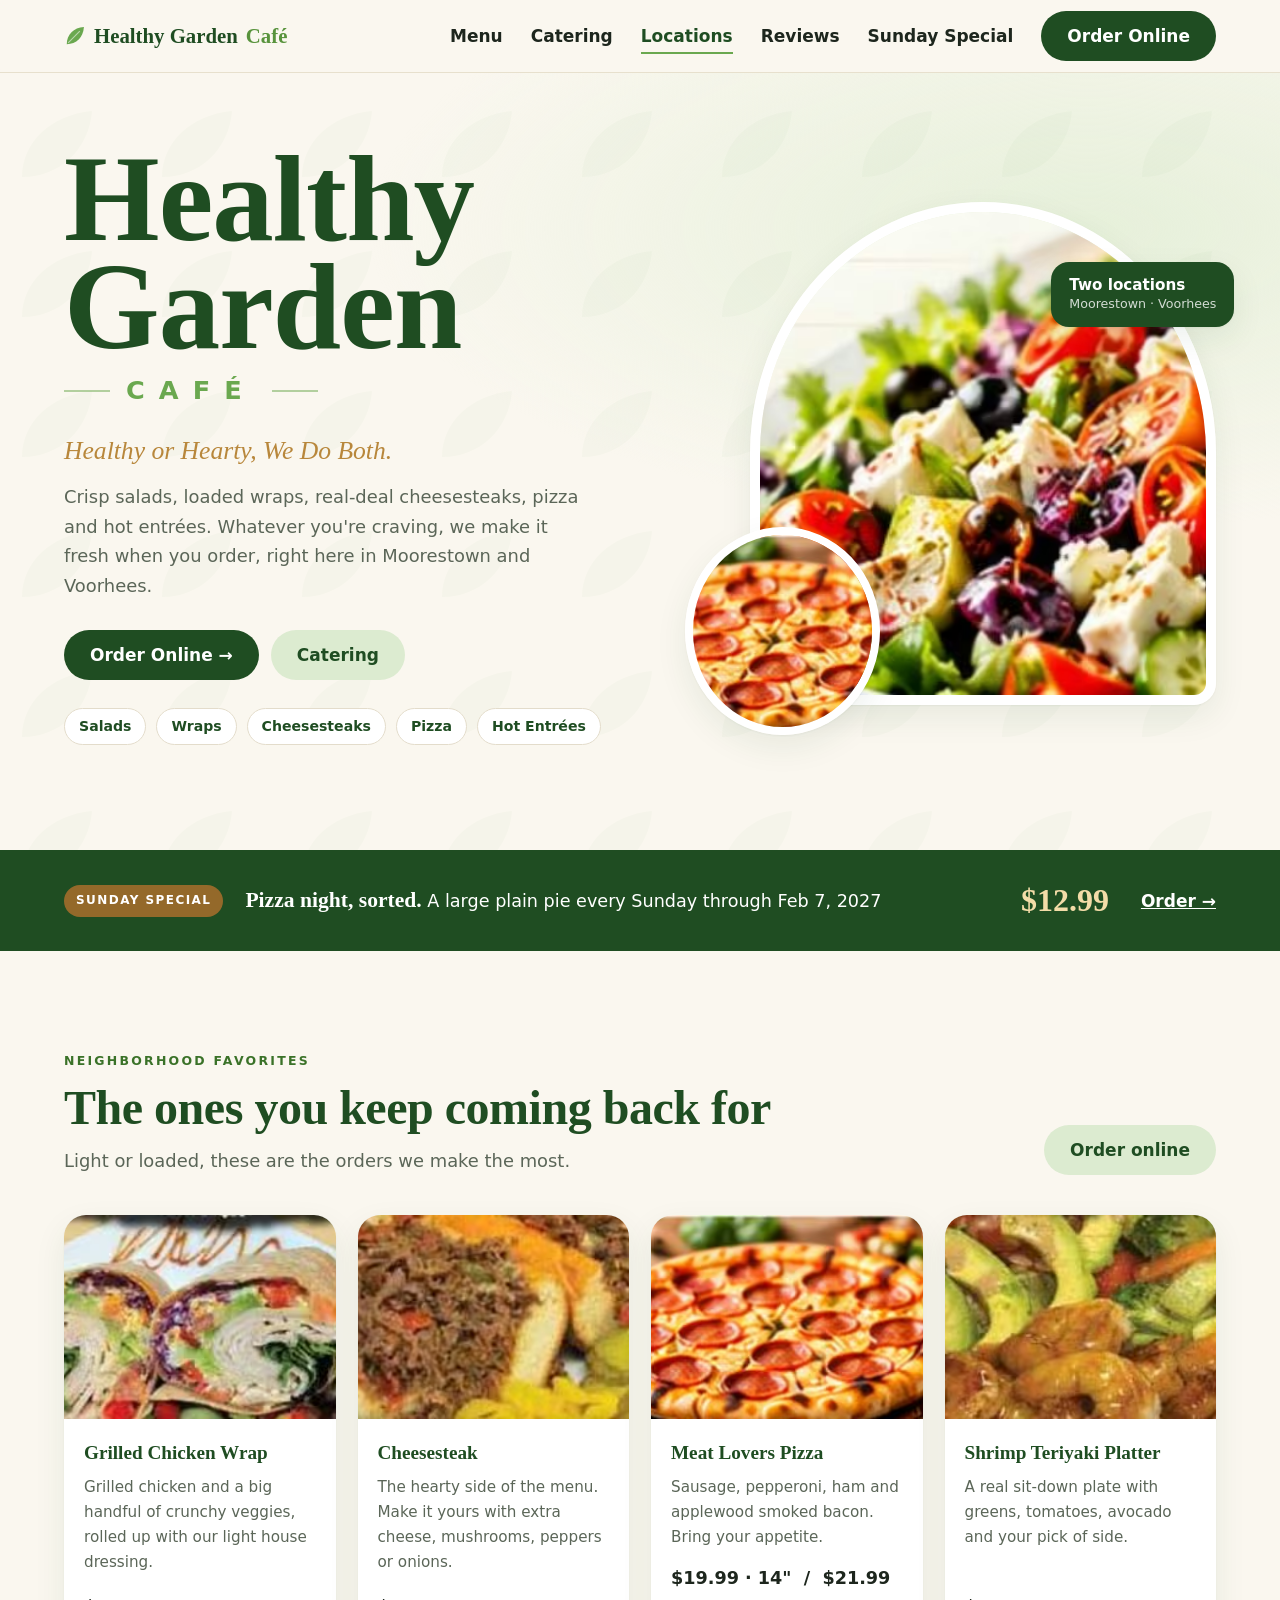
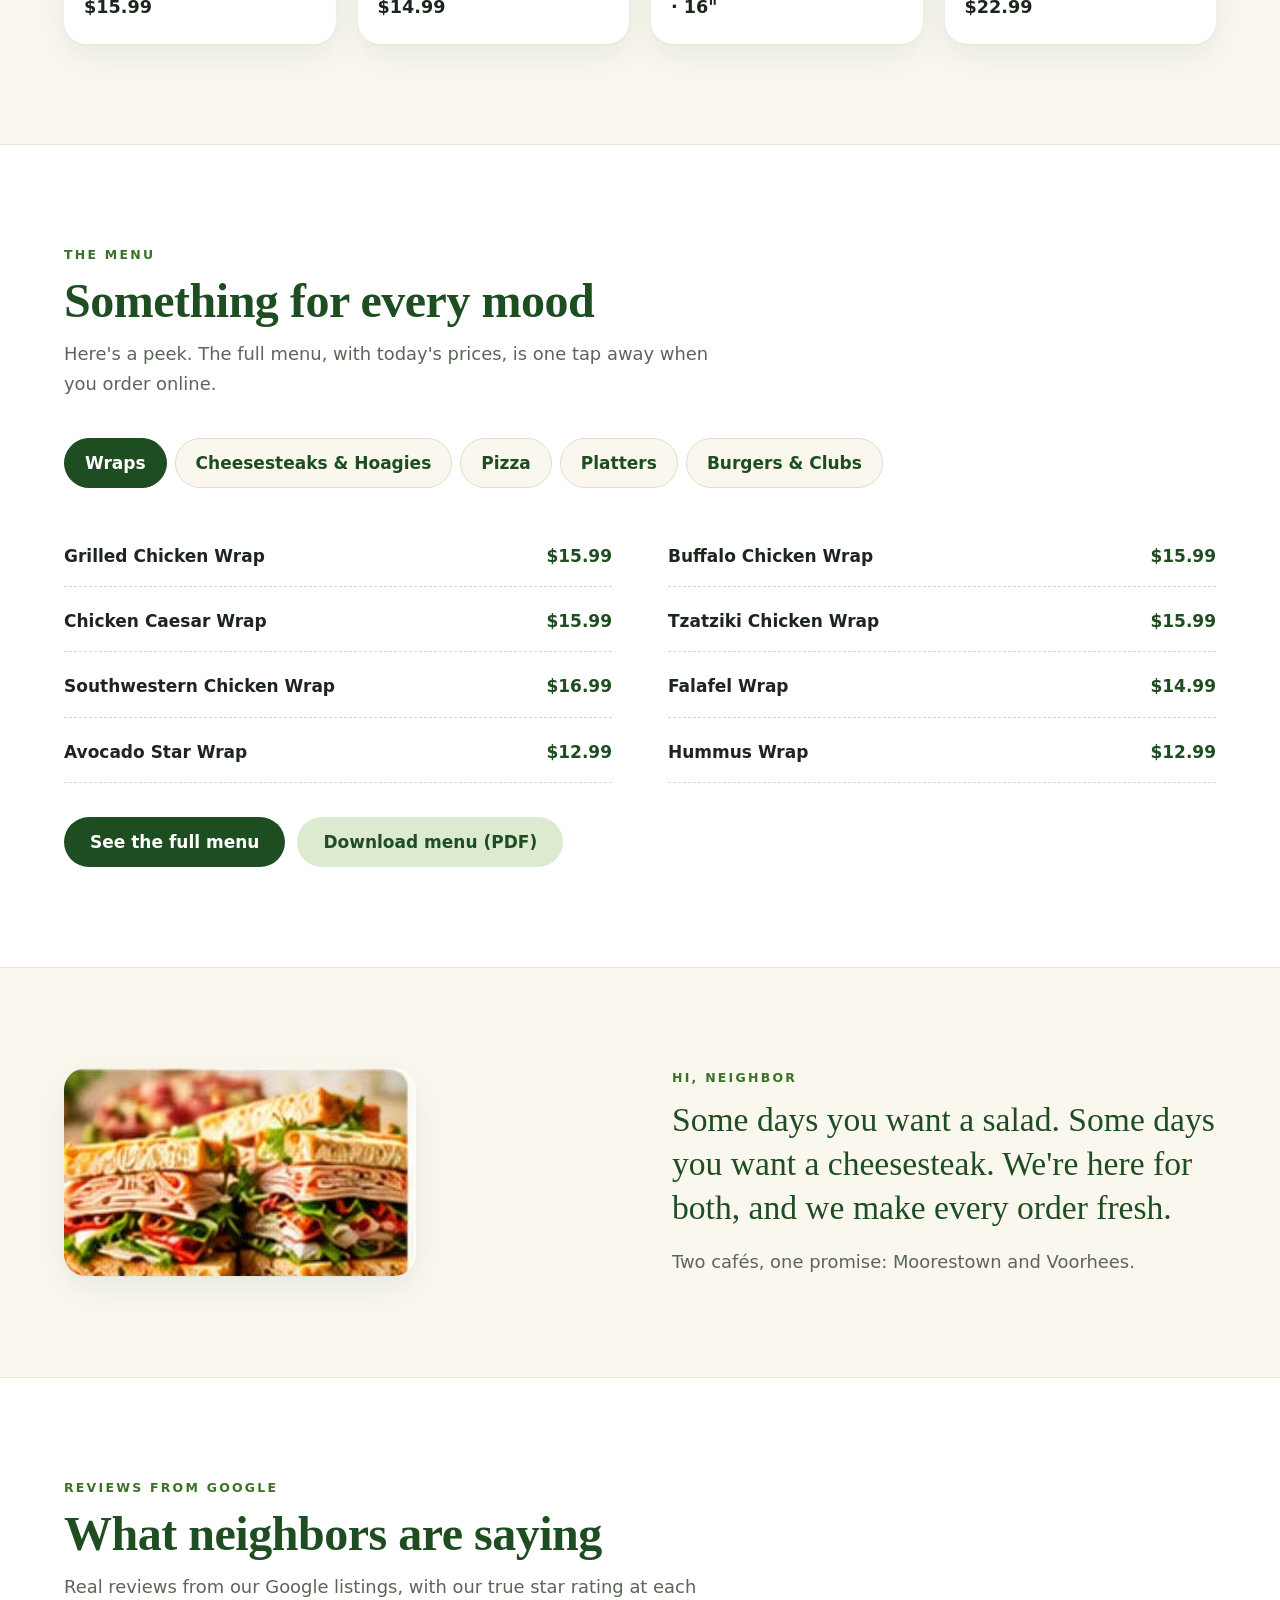
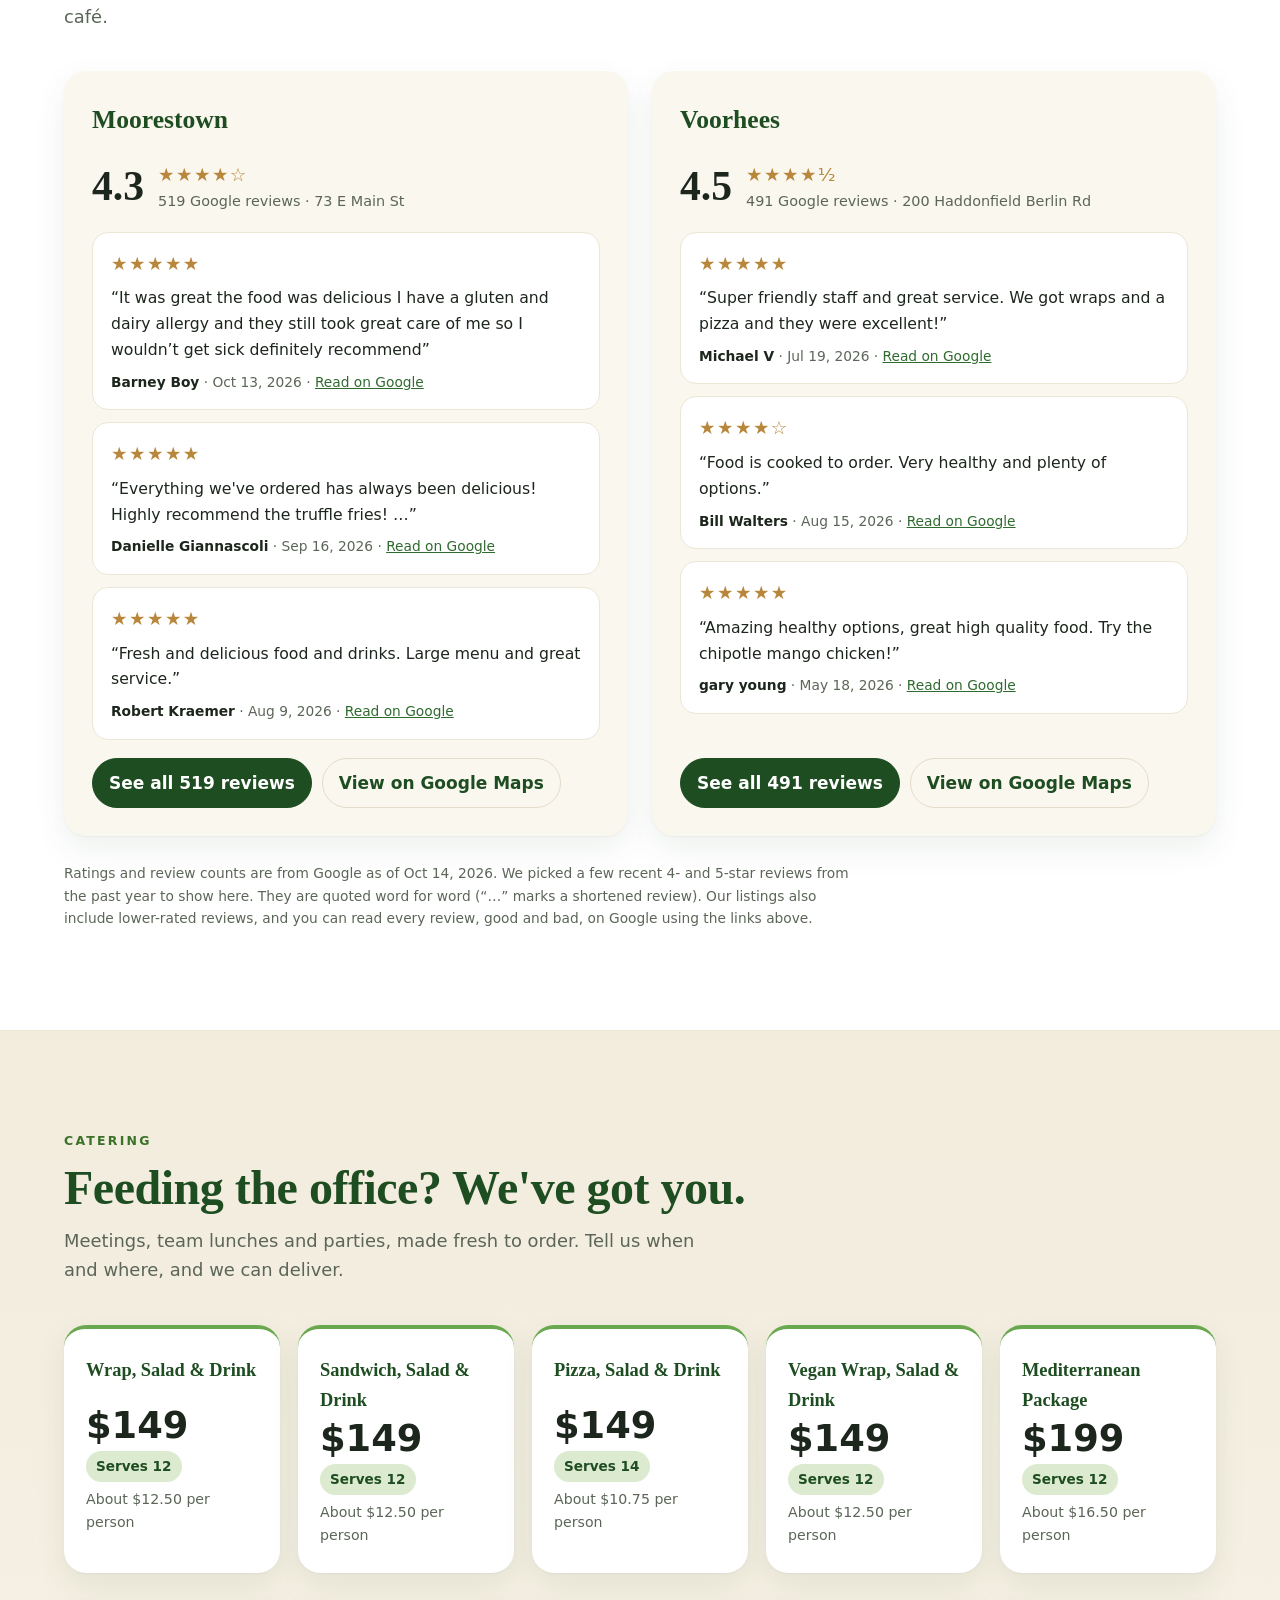
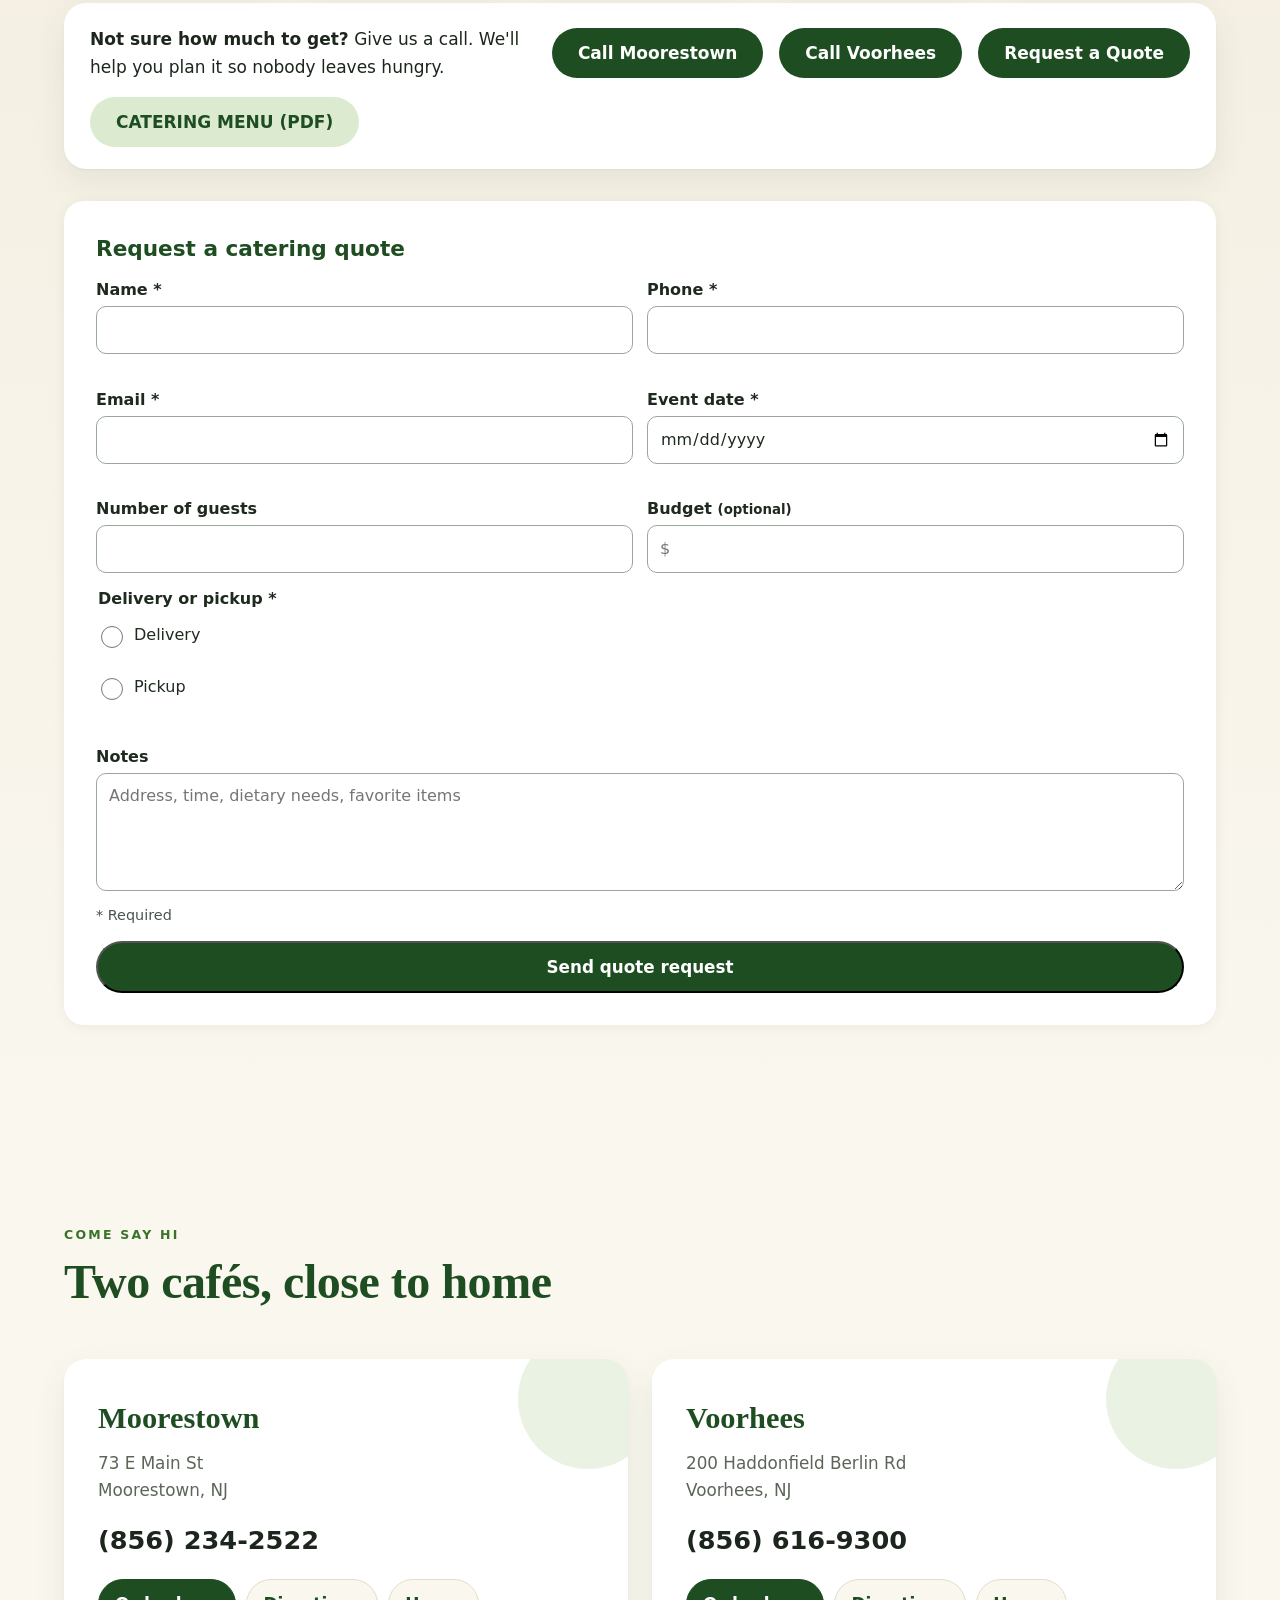
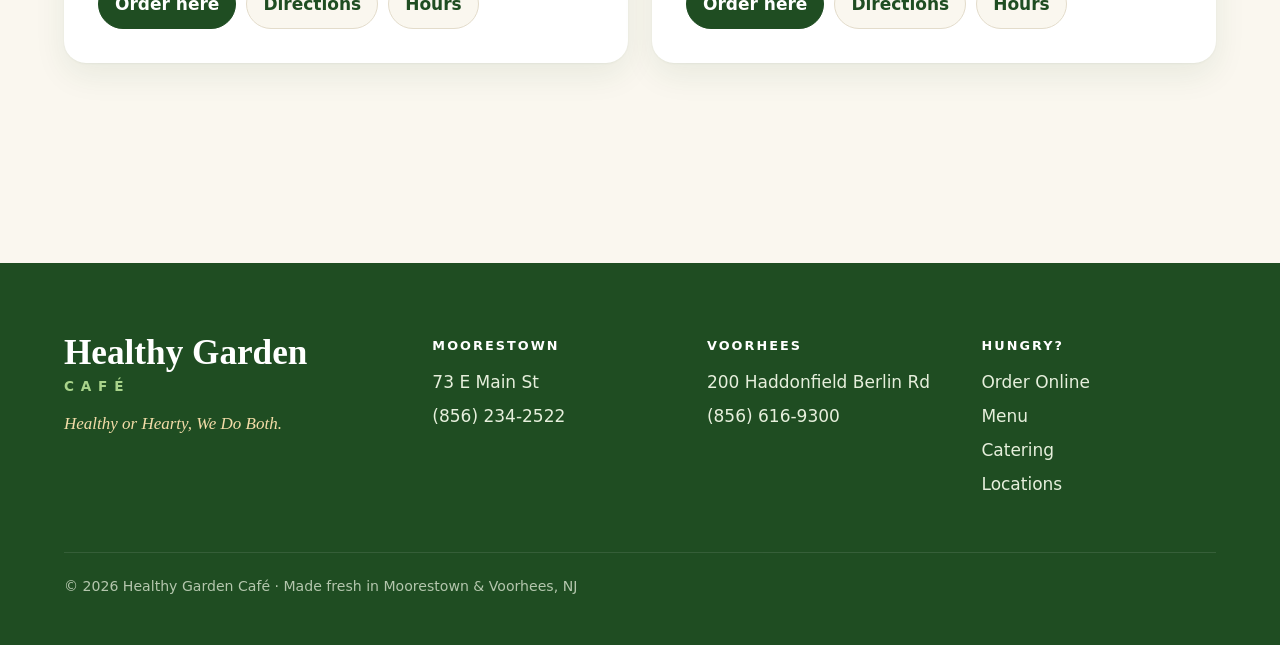
==== index.html @ 322f921a "Healthy Garden v3: store pickers, green glow, quote form" ====
<!DOCTYPE html><html lang="en"><head><meta charset="utf-8"><meta name="viewport" content="width=device-width,initial-scale=1"> <meta name="robots" content="noindex, nofollow"> <link rel="preload" as="image" href="img/hero-salad-500.avif" type="image/avif" fetchpriority="high" imagesrcset="img/hero-salad-240.avif 240w, img/hero-salad-360.avif 360w, img/hero-salad-500.avif 500w" imagesizes="(max-width:760px) 300px, 450px"> <link rel="icon" href="data:image/svg+xml,%3Csvg xmlns=%27http://www.w3.org/2000/svg%27 viewBox=%270 0 64 64%27%3E%3Cpath d=%27M8 56C8 28 28 8 58 6c-2 30-22 50-50 50z%27 fill=%27%236aa84f%27/%3E%3C/svg%3E"> <title>Healthy Garden Café – Moorestown &amp; Voorhees, NJ</title> <meta name="description" content="Healthy Garden Café: salads, wraps, cheesesteaks, pizza, hot entrées and catering in Moorestown and Voorhees, NJ. Healthy or Hearty, We Do Both."> <script type="application/ld+json">[{"@context":"https://schema.org","@type":"Restaurant","name":"Healthy Garden Café – Moorestown","telephone":"(856) 234-2522","address":{"@type":"PostalAddress","streetAddress":"73 E Main St","addressLocality":"Moorestown","addressRegion":"NJ","addressCountry":"US"},"servesCuisine":["Salads","Wraps","Cheesesteaks","Pizza"]},{"@context":"https://schema.org","@type":"Restaurant","name":"Healthy Garden Café – Voorhees","telephone":"(856) 616-9300","address":{"@type":"PostalAddress","streetAddress":"200 Haddonfield Berlin Rd","addressLocality":"Voorhees","addressRegion":"NJ","addressCountry":"US"},"servesCuisine":["Salads","Wraps","Cheesesteaks","Pizza"]}]</script> <style>:root{--cream:#faf7ef;--cream2:#f2ecdd;--green:#1f4d22;--green2:#2f6b2f;--leaf:#6aa84f;--sage:#dcebd0;--ink:#1d261d;--muted:#5b6658;--gold:#b8873b;--r:22px;--sh:0 1px 2px #1f4d220d,0 12px 32px #1f4d2214}*{box-sizing:border-box}html{scroll-behavior:smooth}body{margin:0;background:var(--cream);color:var(--ink);font:17px/1.65 Inter,system-ui,-apple-system,"Segoe UI",Roboto,sans-serif;-webkit-font-smoothing:antialiased}img{max-width:100%;display:block}a{color:inherit}.wrap{max-width:1200px;margin:auto;padding:0 24px}.serif{font-family:Fraunces,"Playfair Display",Georgia,"Times New Roman",serif}.eyebrow{font-size:.78rem;font-weight:700;letter-spacing:.18em;text-transform:uppercase;color:var(--leaf);margin:0 0 10px}h2{font-family:Fraunces,Georgia,serif;font-weight:700;font-size:clamp(2rem,4.2vw,3rem);line-height:1.08;margin:0 0 12px;color:var(--green);letter-spacing:-.01em}.lead{color:var(--muted);font-size:1.12rem;max-width:58ch;margin:0}.btn{white-space:nowrap;justify-content:center;display:inline-flex;align-items:center;gap:8px;min-height:50px;padding:0 26px;border-radius:999px;font-weight:700;text-decoration:none;transition:transform .2s,box-shadow .2s,background .2s}.btn:hover{transform:translateY(-2px);box-shadow:0 8px 20px #1f4d2230}.btn-p{background:var(--green);color:#fff}.btn-p:hover{background:var(--green2)}.btn-s{background:var(--sage);color:var(--green)}.btn-s:hover{background:#cfe3bc}:focus-visible{outline:3px solid var(--gold);outline-offset:3px}.leaf{width:22px;height:22px;color:var(--leaf);flex:none}.top{position:sticky;top:0;z-index:30;background:#faf7efe8;backdrop-filter:blur(10px);border-bottom:1px solid #e7e0cd}.bar{display:flex;align-items:center;gap:28px;height:72px}.logo{display:flex;align-items:center;gap:8px;text-decoration:none;font-family:Georgia,serif;font-weight:700;font-size:1.3rem;color:var(--green)}.logo b{color:var(--leaf);font-weight:700}nav{display:flex;gap:28px;margin-left:auto}nav a{text-decoration:none;font-weight:600;color:var(--ink);position:relative}nav a::after{content:"";position:absolute;left:0;right:0;bottom:-4px;height:2px;background:var(--leaf);transform:scaleX(0);transition:.25s}nav a:hover::after{transform:scaleX(1)}.hero{position:relative;overflow:hidden;background:radial-gradient(1200px 500px at 85% 20%,#e6f0da,transparent 60%),var(--cream)}.hero::before{content:"";position:absolute;inset:0;opacity:.5;background:url("data:image/svg+xml,%3Csvg xmlns='http://www.w3.org/2000/svg' width='140' height='140'%3E%3Cpath d='M22 104C22 70 50 42 92 38c-3 38-32 66-70 66z' fill='%236aa84f' opacity='.07'/%3E%3C/svg%3E")}.hero .wrap{position:relative;display:grid;grid-template-columns:1.15fr .85fr;gap:56px;align-items:center;padding-top:72px;padding-bottom:88px}.wm{margin:0;font-family:Fraunces,Georgia,serif;color:var(--green);line-height:.88;letter-spacing:-.035em}.wm .l1{display:block;font-size:clamp(3.6rem,9.6vw,7.8rem);font-weight:800}.wm .l2{display:flex;align-items:center;gap:16px;margin-top:18px;font-family:system-ui,sans-serif;font-size:clamp(1.1rem,2.4vw,1.6rem);font-weight:700;letter-spacing:.55em;color:var(--leaf)}.wm .l2::after,.wm .l2::before{content:"";height:2px;width:46px;background:var(--leaf);opacity:.5}.tag{font-family:Georgia,serif;font-style:italic;font-size:clamp(1.25rem,2.4vw,1.6rem);color:var(--gold);margin:28px 0 10px}.hero p.sub{font-size:1.12rem;color:var(--muted);max-width:46ch;margin:0}.ctas{display:flex;gap:12px;flex-wrap:wrap;margin-top:30px}.chips{display:flex;gap:10px;flex-wrap:wrap;margin-top:28px;padding:0;list-style:none}.chips li{background:#fff;border:1px solid #e3dccb;padding:6px 14px;border-radius:999px;font-size:.88rem;font-weight:600;color:var(--green)}.art{position:relative}.art .main{width:100%;aspect-ratio:1/1.08;object-fit:cover;border-radius:50% 50% var(--r) var(--r);border:10px solid #fff;box-shadow:var(--sh)}.art .mini{position:absolute;width:42%;aspect-ratio:1;object-fit:cover;border-radius:50%;border:8px solid #fff;box-shadow:var(--sh);left:-14%;bottom:-6%}.art .badge{position:absolute;right:-4%;top:12%;background:var(--green);color:#fff;border-radius:18px;padding:14px 18px;font-weight:700;box-shadow:var(--sh);line-height:1.3;font-size:.95rem}.art .badge small{display:block;font-weight:500;opacity:.8}.special{background:var(--green);color:#fff;position:relative;overflow:hidden}.special .wrap{display:flex;align-items:center;gap:22px;padding-top:22px;padding-bottom:22px;flex-wrap:wrap}.special .pill{background:var(--gold);color:#fff;font-weight:800;letter-spacing:.12em;font-size:.75rem;padding:6px 12px;border-radius:999px;text-transform:uppercase}.special .txt{font-size:1.1rem}.special .txt b{font-family:Georgia,serif;font-size:1.35rem}.special .price{font-family:Georgia,serif;font-size:2rem;font-weight:700;color:#f3dca8;margin-left:auto}.special a{color:#fff;font-weight:700}section.sec{padding:100px 0}.head{display:flex;justify-content:space-between;align-items:end;gap:24px;flex-wrap:wrap;margin-bottom:40px}.feat{display:grid;grid-template-columns:repeat(4,1fr);gap:22px}.fc{background:#fff;border-radius:var(--r);overflow:hidden;box-shadow:var(--sh);transition:transform .3s,box-shadow .3s;display:flex;flex-direction:column}.fc:hover{transform:translateY(-6px);box-shadow:0 20px 40px #1f4d2222}.fc .ph{overflow:hidden;aspect-ratio:4/3}.fc img{width:100%;height:100%;object-fit:cover;transition:transform .6s}.fc:hover img{transform:scale(1.06)}.fc .b{padding:18px 20px 22px;display:flex;flex-direction:column;flex:1}.fc h3{margin:0;font-family:Georgia,serif;font-size:1.2rem;color:var(--green)}.fc p{margin:6px 0 14px;color:var(--muted);font-size:.95rem;flex:1}.fc .pr{font-weight:800;color:var(--ink);font-size:1.1rem}.menu{background:#fff;border-top:1px solid #ece6d6;border-bottom:1px solid #ece6d6}.tabs{display:flex;gap:8px;overflow-x:auto;padding-bottom:6px;margin-bottom:32px;scrollbar-width:none}.tabs::-webkit-scrollbar{display:none}.tabs button{flex:none;font:inherit;font-weight:700;border:1px solid #e3dccb;background:var(--cream);color:var(--green);padding:10px 20px;border-radius:999px;cursor:pointer;min-height:46px;transition:.2s}.tabs button[aria-selected=true]{background:var(--green);color:#fff;border-color:var(--green)}.panel{display:none;grid-template-columns:1fr 1fr;gap:4px 56px}.panel.on{display:grid;animation:fade .4s}.it{display:flex;gap:12px;align-items:baseline;padding:16px 0;border-bottom:1px dashed #e0d9c6}.it .n{font-weight:700}.it .d{display:block;color:var(--muted);font-size:.9rem;font-weight:400}.it .dots{flex:1}.it .p{font-weight:800;color:var(--green);white-space:nowrap}.menu .more{margin-top:34px;display:flex;gap:12px;flex-wrap:wrap}.about{display:grid;grid-template-columns:1fr 1fr;gap:64px;align-items:center}.about img{border-radius:var(--r);aspect-ratio:5/4;object-fit:cover;box-shadow:var(--sh)}.about blockquote{margin:0;font-family:Georgia,serif;font-size:clamp(1.5rem,3vw,2.1rem);line-height:1.3;color:var(--green)}.cat{background:linear-gradient(180deg,var(--cream2),var(--cream))}.pk{display:grid;grid-template-columns:repeat(5,1fr);gap:18px;list-style:none;padding:0;margin:0}.pk li{background:#fff;border-radius:var(--r);padding:26px 22px;box-shadow:var(--sh);display:flex;flex-direction:column;gap:6px;border-top:4px solid var(--leaf);transition:transform .3s}.pk li:hover{transform:translateY(-5px)}.pk h3{margin:0;font-family:Georgia,serif;font-size:1.15rem;color:var(--green);min-height:2.6em}.pk .pr{font-size:2.3rem;font-weight:800;color:var(--ink);line-height:1}.pk .sv{display:inline-block;background:var(--sage);color:var(--green);font-weight:700;font-size:.85rem;padding:4px 10px;border-radius:999px;width:max-content}.pk small{color:var(--muted)}.cat .note{margin-top:30px;display:flex;gap:16px;align-items:center;flex-wrap:wrap;background:#fff;border-radius:var(--r);padding:22px 26px;box-shadow:var(--sh)}.cat .note p{margin:0;flex:1;min-width:240px}.locs{display:grid;grid-template-columns:1fr 1fr;gap:24px}.loc{background:#fff;border-radius:var(--r);padding:34px;box-shadow:var(--sh);position:relative;overflow:hidden}.loc::after{content:"";position:absolute;right:-30px;top:-30px;width:140px;height:140px;border-radius:50%;background:var(--sage);opacity:.6}.loc h3{margin:0 0 6px;font-family:Georgia,serif;font-size:1.9rem;color:var(--green);position:relative}.loc address{font-style:normal;color:var(--muted);font-size:1.05rem}.loc .tel{display:inline-block;font-size:1.6rem;font-weight:800;color:var(--ink);text-decoration:none;margin:14px 0 18px}.lk{display:flex;gap:10px;flex-wrap:wrap}.lk a{text-decoration:none;font-weight:700;padding:10px 16px;border-radius:999px;background:var(--cream);border:1px solid #e3dccb;color:var(--green);min-height:44px;display:inline-flex;align-items:center;transition:.2s}.lk a:hover{background:var(--sage)}.lk a.o{background:var(--green);color:#fff;border-color:var(--green)}footer{background:var(--green);color:#e6efdc;padding:72px 0 40px;margin-top:100px}.fg{display:grid;grid-template-columns:1.4fr 1fr 1fr 1fr;gap:40px}.fw{font-family:Georgia,serif;font-size:2.2rem;font-weight:700;color:#fff;line-height:1;margin:0}.fw span{display:block;font-family:system-ui;font-size:.85rem;letter-spacing:.5em;color:#a9d48b;margin-top:10px}footer h4{margin:0 0 12px;color:#fff;font-size:.8rem;letter-spacing:.16em;text-transform:uppercase}footer p{margin:0 0 6px}footer a{color:#e6efdc;text-decoration:none}footer a:hover{color:#fff;text-decoration:underline}.legal{border-top:1px solid #ffffff22;margin-top:48px;padding-top:22px;font-size:.88rem;opacity:.75}.sticky{display:none}.rv{opacity:0;transform:translateY(24px);transition:opacity .7s,transform .7s}.rv.in{opacity:1;transform:none}@keyframes fade{from{opacity:0;transform:translateY(8px)}to{opacity:1;transform:none}}@media(max-width:1000px){.feat{grid-template-columns:1fr 1fr}.pk{grid-template-columns:1fr 1fr}.fg{grid-template-columns:1fr 1fr}}@media(max-width:760px){body{font-size:17px}.top .btn,nav{display:none}.bar{height:62px}.hero .wrap{grid-template-columns:1fr;gap:40px;padding-top:40px;padding-bottom:56px}.art{max-width:320px;margin:0 auto 10px}.art .mini{left:-8%}.art .badge{right:-6%}.wm .l2::after,.wm .l2::before{width:24px}.ctas .btn{flex:1;justify-content:center}section.sec{padding:64px 0}.special .price{margin-left:0}.feat{grid-template-columns:1fr;gap:16px}.fc{flex-direction:row}.fc .ph{width:38%;aspect-ratio:auto;flex:none}.fc .b{padding:14px 16px}.fc p{margin:4px 0 8px;font-size:.9rem}.panel{grid-template-columns:1fr}.about{grid-template-columns:1fr;gap:28px}.pk{grid-template-columns:1fr}.pk h3{min-height:0}.locs{grid-template-columns:1fr}.loc{padding:26px}.fg{grid-template-columns:1fr;gap:28px}footer{padding-bottom:110px;margin-top:64px}.sticky{display:flex;position:fixed;left:12px;right:12px;bottom:12px;z-index:40;background:#fff;border-radius:999px;box-shadow:0 10px 30px #0003;padding:6px;gap:6px}.sticky a{flex:1;min-height:50px;display:flex;align-items:center;justify-content:center;font-weight:700;text-decoration:none;color:var(--green);border-radius:999px}.sticky a.o{flex:1.8;background:var(--green);color:#fff}}@media(prefers-reduced-motion:reduce){*{transition:none!important;animation:none!important}.rv{opacity:1;transform:none}html{scroll-behavior:auto}}nav a.act{color:var(--green)}nav a.act::after{transform:scaleX(1)}.burger{display:none;margin-left:auto;width:48px;height:48px;border:0;background:var(--sage);border-radius:14px;cursor:pointer;align-items:center;justify-content:center;flex-direction:column;gap:5px}.burger span{display:block;width:22px;height:2.5px;background:var(--green);border-radius:2px;transition:.3s}.burger[aria-expanded=true] span:first-child{transform:translateY(7.5px) rotate(45deg)}.burger[aria-expanded=true] span:nth-child(2){opacity:0}.burger[aria-expanded=true] span:nth-child(3){transform:translateY(-7.5px) rotate(-45deg)}.mnav{position:fixed;inset:62px 0 0;z-index:29;background:var(--cream);padding:18px 20px 30px;display:flex;flex-direction:column;gap:8px;transform:translateY(-8px);opacity:0;visibility:hidden;transition:.25s}.mnav.open{opacity:1;visibility:visible;transform:none}.mnav a{display:flex;align-items:center;justify-content:space-between;min-height:62px;padding:0 20px;border-radius:16px;background:#fff;border:1px solid #e7e0cd;text-decoration:none;font-family:Georgia,serif;font-size:1.35rem;font-weight:700;color:var(--green)}.mnav a::after{content:"→";font-family:system-ui;color:var(--leaf)}.mnav a.act{border-color:var(--leaf);background:#f1f7ea}.mnav a.btn{margin-top:10px;min-height:58px;font-size:1.15rem;font-family:system-ui,sans-serif;background:var(--green);color:#fff;border-color:var(--green);justify-content:center}.mnav .btn::after{content:none}.totop{position:fixed;right:20px;bottom:24px;z-index:35;width:50px;height:50px;border-radius:50%;border:0;background:var(--green);color:#fff;font-size:1.3rem;cursor:pointer;box-shadow:var(--sh);opacity:0;visibility:hidden;transform:translateY(10px);transition:.3s}.totop.show{opacity:1;visibility:visible;transform:none}section[id]{scroll-margin-top:80px}.art,.hero .chips,.hero .ctas,.hero .sub,.hero .tag,.hero .wm .l1,.hero .wm .l2{animation:rise .9s cubic-bezier(.2,.7,.2,1) both}.hero .wm .l2{animation-delay:.15s}.hero .tag{animation-delay:.35s}.hero .sub{animation-delay:.5s}.hero .ctas{animation-delay:.65s}.hero .chips{animation-delay:.8s}.art{animation:pop 1.1s .25s cubic-bezier(.2,.7,.2,1) both}@keyframes rise{from{opacity:0;transform:translateY(28px)}to{opacity:1;transform:none}}@keyframes pop{from{opacity:0;transform:scale(.94)}to{opacity:1;transform:none}}.art .frame{border-radius:50% 50% var(--r) var(--r);overflow:hidden;border:10px solid #fff;box-shadow:var(--sh);aspect-ratio:1/1.08}.art .frame .main{border:0;border-radius:0;box-shadow:none;height:100%;aspect-ratio:auto;animation:kb 18s ease-in-out infinite alternate}@keyframes kb{from{transform:scale(1)}to{transform:scale(1.12) translate(-2%,-2%)}}.drift{position:absolute;inset:0;pointer-events:none;overflow:hidden}.drift i{position:absolute;top:-40px;width:18px;height:18px;color:var(--leaf);opacity:.45;animation:fall linear infinite}.drift i svg{width:100%;height:100%}.drift i:first-child{left:8%;animation-duration:17s;animation-delay:-3s}.drift i:nth-child(2){left:38%;width:14px;height:14px;animation-duration:22s;animation-delay:-11s}.drift i:nth-child(3){left:62%;animation-duration:19s;animation-delay:-6s;width:22px;height:22px}.drift i:nth-child(4){left:88%;width:15px;height:15px;animation-duration:24s;animation-delay:-15s}@keyframes fall{0%{transform:translate(0,0) rotate(0)}50%{transform:translate(40px,50vh) rotate(160deg)}100%{transform:translate(-10px,105vh) rotate(320deg);opacity:0}}.special .price{position:relative;overflow:hidden;padding:2px 10px;border-radius:10px;animation:pulse 2.6s ease-in-out infinite}.special .price::after{content:"";position:absolute;inset:0;background:linear-gradient(110deg,transparent 30%,#ffffff66 50%,transparent 70%);transform:translateX(-120%);animation:shine 3.5s ease-in-out infinite 1s}@keyframes pulse{0%,100%{transform:scale(1)}50%{transform:scale(1.07)}}@keyframes shine{0%{transform:translateX(-120%)}100%,60%{transform:translateX(120%)}}@media(max-width:760px){.burger{display:flex}.totop{bottom:86px;right:16px;width:46px;height:46px}.drift i:nth-child(n+3){display:none}}@media(min-width:761px){.mnav{display:none}}@media(prefers-reduced-motion:reduce){.art,.art .frame .main,.hero *,.special .price,.special .price::after{animation:none!important}.drift{display:none}}.rvw{background:#fff;border-top:1px solid #ece6d6;border-bottom:1px solid #ece6d6}.rs{display:grid;grid-template-columns:1fr 1fr;gap:24px}.rstore{background:var(--cream);border-radius:var(--r);padding:28px;box-shadow:var(--sh);display:flex;flex-direction:column;gap:18px}.rstore h3{margin:0;font-family:Georgia,serif;font-size:1.6rem;color:var(--green)}.rsum{display:flex;align-items:center;gap:14px;flex-wrap:wrap}.rsum .avg{font-family:Georgia,serif;font-size:2.6rem;font-weight:700;color:var(--ink);line-height:1}.st{color:var(--gold);letter-spacing:.08em;font-size:1.15rem}.rsum small{display:block;color:var(--muted);font-size:.9rem}.rq{list-style:none;margin:0;padding:0;display:grid;gap:12px}.rq li{background:#fff;border-radius:16px;padding:16px 18px;border:1px solid #ece6d6}.rq .by,.rq blockquote p{margin:0}.rq blockquote{margin:6px 0 8px;font-size:.98rem}.rq .by{font-size:.86rem;color:var(--muted)}.rq .by b{color:var(--ink)}.rq .by a{color:var(--green2)}.rstore .lk{margin-top:auto}.rnote{margin:26px 0 0;font-size:.86rem;color:var(--muted);max-width:90ch}@media(max-width:760px){.rs{grid-template-columns:1fr}.rstore{padding:22px}}.logo b{color:#58933c}.special .pill{background:#94692a}.eyebrow{color:#3a7228}</style><style>
.lit-c{transition:box-shadow .35s ease,border-color .35s ease}
@media(max-width:760px){.lit-c.lit{box-shadow:0 0 0 2px #6aa84f66,0 10px 28px #6aa84f40;border-color:#6aa84f}}
@media(prefers-reduced-motion:reduce){.lit-c{transition:none}}
.spk{position:fixed;inset:0;z-index:100;display:flex;align-items:center;justify-content:center;background:#0f1f1266;opacity:0;transition:opacity .2s}
.spk[hidden]{display:none}.spk.open{opacity:1}
.pk-d{background:#fff;color:#1f2a1f;border-radius:20px;padding:22px;width:min(420px,92vw);box-shadow:0 20px 50px #0004;transform:translateY(12px);transition:transform .2s;position:relative}
.spk.open .pk-d{transform:none}
.pk-d h2{margin:0 0 4px;font-size:1.3rem}.pk-d p{margin:0 0 14px;color:#4b544f;font-size:.95rem}
.pk-b{display:flex;flex-direction:column;justify-content:center;min-height:64px;margin-top:10px;padding:10px 18px;border-radius:14px;background:#1f4d22;color:#fff;text-decoration:none;font-weight:700;font-size:1.1rem}
.pk-b small{font-weight:400;opacity:.85;font-size:.85rem}.pk-b:hover,.pk-b:focus-visible{background:#2f6b2f;outline:3px solid #6aa84f;outline-offset:2px}
.pk-x{position:absolute;top:8px;right:8px;width:48px;height:48px;border:0;background:none;font-size:1.6rem;cursor:pointer;color:#1f2a1f;border-radius:50%}
.pk-x:focus-visible{outline:3px solid #6aa84f}
@media(max-width:760px){.spk{align-items:flex-end}.pk-d{width:100%;border-radius:20px 20px 0 0;padding-bottom:calc(22px + env(safe-area-inset-bottom))}.pk-d{transform:translateY(100%)}}
@media(prefers-reduced-motion:reduce){.spk,.pk-d{transition:none}}
</style><style>[hidden]{display:none!important}.qf-w{color:#1f2a1f;font:400 1rem/1.5 Inter,system-ui,sans-serif;text-align:left;margin-top:32px;background:#fff;border-radius:20px;padding:22px;box-shadow:0 2px 14px #0000000f;scroll-margin-top:80px}.qf-w h3{margin:0 0 12px}
.qf{display:grid;gap:14px;scroll-margin-top:150px}.f{display:flex;flex-direction:column;gap:4px;min-width:0}.f label,.f legend{font-weight:700}
.qf input:not([type=radio]),.qf textarea{min-height:48px;padding:10px 12px;font:inherit;font-size:16px;border:1.5px solid #9aa79a;border-radius:10px;background:#fff;color:inherit;width:100%}
.qf :focus-visible{outline:3px solid #6aa84f;outline-offset:1px}.qf [aria-invalid=true]{border-color:#b42318!important}
.er{color:#b42318;font-size:.9rem;min-height:1.1em}.fs{border:0;padding:0;margin:0}.rd{display:inline-flex;align-items:center;gap:8px;min-height:48px;margin-right:20px;font-weight:400!important}.rd input{width:22px;height:22px;accent-color:#1f4d22}
.rq-n{margin:0;font-size:.9rem;color:#4b544f}.qf button{min-height:52px;font:700 1.05rem/1.2 Inter,system-ui,sans-serif;width:100%}.qf-w h3{font-family:inherit;font-size:1.35rem;color:#1f4d22}.qt{padding:18px;border-left:5px solid #6aa84f;background:#f1f7ea;border-radius:10px}.qt a{font-weight:700;color:#1f4d22}
@media(min-width:761px){.qf{grid-template-columns:1fr 1fr}.qfull{grid-column:1/-1}.qf-w{padding:32px}}</style></head><body> <svg width="0" height="0" style="position:absolute"><symbol id="lf" viewBox="0 0 64 64"><path d="M8 56C8 28 28 8 58 6c-2 30-22 50-50 50z" fill="currentColor"/><path d="M12 52L46 18" stroke="#fff" stroke-width="3" opacity=".55"/></symbol></svg> <header class="top"><div class="wrap bar"><a class="logo" href="#"><svg class="leaf"><use href="#lf"/></svg>Healthy Garden <b>Café</b></a> <nav aria-label="Main"><a href="#menu">Menu</a><a href="#catering">Catering</a><a href="#locations">Locations</a><a href="#reviews">Reviews</a><a href="#special">Sunday Special</a></nav><a class="btn btn-p" href="https://healthygardencafe.hungerrush.com" data-pick="order">Order Online</a><button type="button" class="burger" aria-label="Open menu" aria-expanded="false" aria-controls="mnav"><span></span><span></span><span></span></button></div></header> <div class="mnav" id="mnav"><a href="#menu">Menu</a><a href="#catering">Catering</a><a href="#locations">Locations</a><a href="#reviews">Reviews</a><a href="#special">Sunday Special</a><a class="btn btn-p" href="https://healthygardencafe.hungerrush.com" data-pick="order">Order Online</a></div> <main> <section class="hero" id="top"><div class="drift" aria-hidden="true"><i><svg><use href="#lf"/></svg></i><i><svg><use href="#lf"/></svg></i><i><svg><use href="#lf"/></svg></i><i><svg><use href="#lf"/></svg></i></div><div class="wrap"> <div><h1 class="wm"><span class="l1">Healthy Garden</span><span class="l2">CAFÉ</span></h1> <p class="tag">Healthy or Hearty, We Do Both.</p> <p class="sub">Crisp salads, loaded wraps, real-deal cheesesteaks, pizza and hot entrées. Whatever you're craving, we make it fresh when you order, right here in Moorestown and Voorhees.</p> <div class="ctas"><a class="btn btn-p" href="https://healthygardencafe.hungerrush.com" data-pick="order">Order Online →</a><a class="btn btn-s" href="#catering">Catering</a></div> <ul class="chips"><li>Salads</li><li>Wraps</li><li>Cheesesteaks</li><li>Pizza</li><li>Hot Entrées</li></ul></div> <div class="art"><div class="frame"><picture><source type="image/avif" srcset="img/hero-salad-240.avif 240w, img/hero-salad-360.avif 360w, img/hero-salad-500.avif 500w" sizes="(max-width:760px) 300px, 450px"><img src="img/hero-salad-500.webp" srcset="img/hero-salad-240.webp 240w, img/hero-salad-360.webp 360w, img/hero-salad-500.webp 500w" sizes="(max-width:760px) 300px, 450px" width="500" height="396" class="main" alt="Fresh garden salad with tomatoes, feta and olives" fetchpriority="high"></picture></div><picture><source type="image/avif" srcset="img/pizza-240.avif 240w, img/pizza-368.avif 368w" sizes="(max-width:760px) 134px, 195px"><img src="img/pizza-368.webp" srcset="img/pizza-240.webp 240w, img/pizza-368.webp 368w" sizes="(max-width:760px) 134px, 195px" width="368" height="208" class="mini" alt="Pizza" decoding="async"></picture><div class="badge">Two locations<small>Moorestown · Voorhees</small></div></div> </div></section> <section class="special" id="special"><div class="wrap"><span class="pill">Sunday Special</span><span class="txt"><b>Pizza night, sorted.</b> A large plain pie every Sunday through Feb 7, 2027</span><span class="price">$12.99</span><a href="https://healthygardencafe.hungerrush.com" data-pick="order">Order →</a></div></section> <section class="sec"><div class="wrap"><div class="head rv"><div><p class="eyebrow">Neighborhood favorites</p><h2>The ones you keep coming back for</h2><p class="lead">Light or loaded, these are the orders we make the most.</p></div><a class="btn btn-s" href="https://healthygardencafe.hungerrush.com" data-pick="order">Order online</a></div> <div class="feat"> <article class="fc rv"><div class="ph"><picture><source type="image/avif" srcset="img/chicken-wrap-240.avif 240w, img/chicken-wrap-360.avif 360w, img/chicken-wrap-747.avif 747w" sizes="(max-width:760px) 130px, (max-width:1000px) 48vw, 270px"><img src="img/chicken-wrap-747.webp" srcset="img/chicken-wrap-240.webp 240w, img/chicken-wrap-360.webp 360w, img/chicken-wrap-747.webp 747w" sizes="(max-width:760px) 130px, (max-width:1000px) 48vw, 270px" width="747" height="355" alt="Grilled chicken wrap" loading="lazy" style="object-position:center 75%" decoding="async"></picture></div><div class="b"><h3>Grilled Chicken Wrap</h3><p>Grilled chicken and a big handful of crunchy veggies, rolled up with our light house dressing.</p><span class="pr">$15.99</span></div></article> <article class="fc rv"><div class="ph"><picture><source type="image/avif" srcset="img/cheesesteak-240.avif 240w, img/cheesesteak-360.avif 360w, img/cheesesteak-850.avif 850w" sizes="(max-width:760px) 130px, (max-width:1000px) 48vw, 270px"><img src="img/cheesesteak-850.webp" srcset="img/cheesesteak-240.webp 240w, img/cheesesteak-360.webp 360w, img/cheesesteak-850.webp 850w" sizes="(max-width:760px) 130px, (max-width:1000px) 48vw, 270px" width="850" height="360" alt="Cheesesteak" loading="lazy" decoding="async"></picture></div><div class="b"><h3>Cheesesteak</h3><p>The hearty side of the menu. Make it yours with extra cheese, mushrooms, peppers or onions.</p><span class="pr">$14.99</span></div></article> <article class="fc rv"><div class="ph"><picture><source type="image/avif" srcset="img/pizza-240.avif 240w, img/pizza-368.avif 368w" sizes="(max-width:760px) 130px, (max-width:1000px) 48vw, 270px"><img src="img/pizza-368.webp" srcset="img/pizza-240.webp 240w, img/pizza-368.webp 368w" sizes="(max-width:760px) 130px, (max-width:1000px) 48vw, 270px" width="368" height="208" alt="Pizza" loading="lazy" decoding="async"></picture></div><div class="b"><h3>Meat Lovers Pizza</h3><p>Sausage, pepperoni, ham and applewood smoked bacon. Bring your appetite.</p><span class="pr">$19.99 · 14" &nbsp;/&nbsp; $21.99 · 16"</span></div></article> <article class="fc rv"><div class="ph"><picture><source type="image/avif" srcset="img/shrimp-teriyaki-240.avif 240w, img/shrimp-teriyaki-360.avif 360w, img/shrimp-teriyaki-770.avif 770w" sizes="(max-width:760px) 130px, (max-width:1000px) 48vw, 270px"><img src="img/shrimp-teriyaki-770.webp" srcset="img/shrimp-teriyaki-240.webp 240w, img/shrimp-teriyaki-360.webp 360w, img/shrimp-teriyaki-770.webp 770w" sizes="(max-width:760px) 130px, (max-width:1000px) 48vw, 270px" width="770" height="355" alt="Shrimp teriyaki platter" loading="lazy" decoding="async"></picture></div><div class="b"><h3>Shrimp Teriyaki Platter</h3><p>A real sit-down plate with greens, tomatoes, avocado and your pick of side.</p><span class="pr">$22.99</span></div></article> </div></div></section> <section class="sec menu" id="menu"><div class="wrap"><div class="head rv"><div><p class="eyebrow">The menu</p><h2>Something for every mood</h2><p class="lead">Here's a peek. The full menu, with today's prices, is one tap away when you order online.</p></div></div> <div class="tabs" role="tablist"> <button type="button" role="tab" aria-selected="true" data-t="w">Wraps</button><button type="button" role="tab" aria-selected="false" data-t="h">Cheesesteaks &amp; Hoagies</button><button type="button" role="tab" aria-selected="false" data-t="p">Pizza</button><button type="button" role="tab" aria-selected="false" data-t="e">Platters</button><button type="button" role="tab" aria-selected="false" data-t="b">Burgers &amp; Clubs</button></div> <div class="panel on" id="w"><div class="it"><span class="n">Grilled Chicken Wrap</span><span class="dots"></span><span class="p">$15.99</span></div><div class="it"><span class="n">Buffalo Chicken Wrap</span><span class="dots"></span><span class="p">$15.99</span></div><div class="it"><span class="n">Chicken Caesar Wrap</span><span class="dots"></span><span class="p">$15.99</span></div><div class="it"><span class="n">Tzatziki Chicken Wrap</span><span class="dots"></span><span class="p">$15.99</span></div><div class="it"><span class="n">Southwestern Chicken Wrap</span><span class="dots"></span><span class="p">$16.99</span></div><div class="it"><span class="n">Falafel Wrap</span><span class="dots"></span><span class="p">$14.99</span></div><div class="it"><span class="n">Avocado Star Wrap</span><span class="dots"></span><span class="p">$12.99</span></div><div class="it"><span class="n">Hummus Wrap</span><span class="dots"></span><span class="p">$12.99</span></div></div> <div class="panel" id="h"><div class="it"><span class="n">Cheesesteak</span><span class="dots"></span><span class="p">$14.99</span></div><div class="it"><span class="n">Chicken Cheesesteak</span><span class="dots"></span><span class="p">$14.99</span></div><div class="it"><span class="n">Buffalo Chicken Cheesesteak</span><span class="dots"></span><span class="p">$14.99</span></div><div class="it"><span class="n">Italian</span><span class="dots"></span><span class="p">$14.99</span></div><div class="it"><span class="n">Chicken Cutlet Parmigiana</span><span class="dots"></span><span class="p">$14.99</span></div><div class="it"><span class="n">Eggplant Parmigiana</span><span class="dots"></span><span class="p">$14.99</span></div></div> <div class="panel" id="p"><div class="it"><span class="n">Cheese (White or Red)<span class="d">14" / 16"</span></span><span class="dots"></span><span class="p">$15.99 / $17.99</span></div><div class="it"><span class="n">The Grandma<span class="d">16"</span></span><span class="dots"></span><span class="p">$23.99</span></div><div class="it"><span class="n">Meat Lovers<span class="d">14" / 16"</span></span><span class="dots"></span><span class="p">$19.99 / $21.99</span></div><div class="it"><span class="n">Veggie Lovers<span class="d">14" / 16"</span></span><span class="dots"></span><span class="p">$19.99 / $21.99</span></div><div class="it"><span class="n">Stromboli or Calzone<span class="d">14" / 16"</span></span><span class="dots"></span><span class="p">$16.99 / $18.99</span></div><div class="it"><span class="n">Sicilian</span><span class="dots"></span><span class="p">$22.99</span></div></div> <div class="panel" id="e"><div class="it"><span class="n">Grilled Chicken Platter</span><span class="dots"></span><span class="p">$19.99</span></div><div class="it"><span class="n">Marinated Salmon Filet Platter</span><span class="dots"></span><span class="p">$22.99</span></div><div class="it"><span class="n">Grilled Cod Filet Platter</span><span class="dots"></span><span class="p">$21.99</span></div><div class="it"><span class="n">Shrimp Teriyaki Platter</span><span class="dots"></span><span class="p">$22.99</span></div><div class="it"><span class="n">Housemade Turkey Burger Platter</span><span class="dots"></span><span class="p">$19.99</span></div><div class="it"><span class="n">Falafel Platter</span><span class="dots"></span><span class="p">$18.99</span></div></div> <div class="panel" id="b"><div class="it"><span class="n">Angus Beef Burger</span><span class="dots"></span><span class="p">$16.99</span></div><div class="it"><span class="n">Black Bean Burger</span><span class="dots"></span><span class="p">$16.99</span></div><div class="it"><span class="n">Beyond Burger</span><span class="dots"></span><span class="p">$16.99</span></div><div class="it"><span class="n">Turkey Burger</span><span class="dots"></span><span class="p">$16.99</span></div><div class="it"><span class="n">Grilled Chicken Club</span><span class="dots"></span><span class="p">$16.99</span></div><div class="it"><span class="n">Home Roasted Turkey Club</span><span class="dots"></span><span class="p">$16.99</span></div></div> <div class="more"><a class="btn btn-p" href="https://healthygardencafe.hungerrush.com" data-pick="order">See the full menu</a><a class="btn btn-s" download="Healthy-Garden-Regular-Menu.pdf" href="menus/Healthy-Garden-Regular-Menu.pdf">Download menu (PDF)</a></div> </div></section> <section class="sec"><div class="wrap about rv"><picture><source type="image/avif" srcset="img/sandwiches-240.avif 240w, img/sandwiches-352.avif 352w" sizes="(max-width:760px) 92vw, 352px"><img src="img/sandwiches-352.webp" srcset="img/sandwiches-240.webp 240w, img/sandwiches-352.webp 352w" sizes="(max-width:760px) 92vw, 352px" width="352" height="208" alt="Fresh sandwiches" loading="lazy" decoding="async"></picture><div><p class="eyebrow">Hi, neighbor</p><blockquote>Some days you want a salad. Some days you want a cheesesteak. We're here for both, and we make every order fresh.</blockquote><p class="lead" style="margin-top:18px">Two cafés, one promise: Moorestown and Voorhees.</p></div></div></section> <section class="sec rvw" id="reviews"><div class="wrap"><div class="head rv"><div><p class="eyebrow">Reviews from Google</p><h2>What neighbors are saying</h2><p class="lead">Real reviews from our Google listings, with our true star rating at each café.</p></div></div><div class="rs"><article class="rstore rv" aria-labelledby="r-Moorestown"><h3 id="r-Moorestown">Moorestown</h3><div class="rsum"><span class="avg">4.3</span><div><span class="st" role="img" aria-label="Rated 4.3 out of 5 on Google">★★★★☆</span><small>519 Google reviews · 73 E Main St</small></div></div><ul class="rq"><li><span class="st" role="img" aria-label="5 out of 5 stars">★★★★★</span><blockquote><p>“It was great the food was delicious I have a gluten and dairy allergy and they still took great care of me so I wouldn’t get sick definitely recommend”</p></blockquote><p class="by"><b>Barney Boy</b> · Oct 13, 2026 · <a href="https://www.google.com/maps/reviews/data=!4m8!14m7!1m6!2m5!1sCi9DQUlRQUNvZENodHljRjlvT2pKRVZsZEhaRE5XU2pCSVNYWlFORkJ0TUhGR1dsRRAB!2m1!1s0x0:0x44cc39cfcce86572!3m1!1s2@1:CAIQACodChtycF9oOjJEVldHZDNWSjBISXZQNFBtMHFGWlE%7C%7C?hl=en" rel="noopener">Read on Google</a></p></li><li><span class="st" role="img" aria-label="5 out of 5 stars">★★★★★</span><blockquote><p>“Everything we&#x27;ve ordered has always been delicious! Highly recommend the truffle fries! …”</p></blockquote><p class="by"><b>Danielle Giannascoli</b> · Sep 16, 2026 · <a href="https://www.google.com/maps/reviews/data=!4m8!14m7!1m6!2m5!1sCi9DQUlRQUNvZENodHljRjlvT25WT1VtVldUamROVVZsS2JVVktMVTh6Tm1ZdFNVRRAB!2m1!1s0x0:0x44cc39cfcce86572!3m1!1s2@1:CAIQACodChtycF9oOnVOUmVWTjdNUVlKbUVKLU8zNmYtSUE%7C%7C?hl=en" rel="noopener">Read on Google</a></p></li><li><span class="st" role="img" aria-label="5 out of 5 stars">★★★★★</span><blockquote><p>“Fresh and delicious food and drinks. Large menu and great service.”</p></blockquote><p class="by"><b>Robert Kraemer</b> · Aug 9, 2026 · <a href="https://www.google.com/maps/reviews/data=!4m8!14m7!1m6!2m5!1sCi9DQUlRQUNvZENodHljRjlvT2t0b1l6TnlZMFZPVFV4V2IyMHdiRkZHVkRCMmEyYxAB!2m1!1s0x0:0x44cc39cfcce86572!3m1!1s2@1:CAIQACodChtycF9oOktoYzNyY0VOTUxWb20wbFFGVDB2a2c%7C%7C?hl=en" rel="noopener">Read on Google</a></p></li></ul><div class="lk"><a class="o" href="https://search.google.com/local/reviews?placeid=ChIJPcBNUWc1wYkRcmXozM85zEQ" rel="noopener">See all 519 reviews</a><a href="https://www.google.com/maps/place/?q=place_id:ChIJPcBNUWc1wYkRcmXozM85zEQ" rel="noopener">View on Google Maps</a></div></article><article class="rstore rv" aria-labelledby="r-Voorhees"><h3 id="r-Voorhees">Voorhees</h3><div class="rsum"><span class="avg">4.5</span><div><span class="st" role="img" aria-label="Rated 4.5 out of 5 on Google">★★★★½</span><small>491 Google reviews · 200 Haddonfield Berlin Rd</small></div></div><ul class="rq"><li><span class="st" role="img" aria-label="5 out of 5 stars">★★★★★</span><blockquote><p>“Super friendly staff and great service. We got wraps and a pizza and they were excellent!”</p></blockquote><p class="by"><b>Michael V</b> · Jul 19, 2026 · <a href="https://www.google.com/maps/reviews/data=!4m8!14m7!1m6!2m5!1sCi9DQUlRQUNvZENodHljRjlvT21oNVNVNU1OVVoxYzBaNU1sZ3pabTR6ZURGVVpXYxAB!2m1!1s0x0:0x8e7ba91c34b36835!3m1!1s2@1:CAIQACodChtycF9oOmh5SU5MNUZ1c0Z5MlgzZm4zeDFUZWc%7C%7C?hl=en" rel="noopener">Read on Google</a></p></li><li><span class="st" role="img" aria-label="4 out of 5 stars">★★★★☆</span><blockquote><p>“Food is cooked to order. Very healthy and plenty of options.”</p></blockquote><p class="by"><b>Bill Walters</b> · Aug 15, 2026 · <a href="https://www.google.com/maps/reviews/data=!4m8!14m7!1m6!2m5!1sChZDSUhNMG9nS0VJQ0FnSUNHNHV2bE5REAE!2m1!1s0x0:0x8e7ba91c34b36835!3m1!1s2@1:CIHM0ogKEICAgICG4uvlNQ%7C%7C?hl=en" rel="noopener">Read on Google</a></p></li><li><span class="st" role="img" aria-label="5 out of 5 stars">★★★★★</span><blockquote><p>“Amazing healthy options, great high quality food. Try the chipotle mango chicken!”</p></blockquote><p class="by"><b>gary young</b> · May 18, 2026 · <a href="https://www.google.com/maps/reviews/data=!4m8!14m7!1m6!2m5!1sCi9DQUlRQUNvZENodHljRjlvT2t4ME9WZGpOME5uYUdaQ01IWndSM0JmWTJSRlRVRRAB!2m1!1s0x0:0x8e7ba91c34b36835!3m1!1s2@1:CAIQACodChtycF9oOkx0OVdjN0NnaGZCMHZwR3BfY2RFTUE%7C%7C?hl=en" rel="noopener">Read on Google</a></p></li></ul><div class="lk"><a class="o" href="https://search.google.com/local/reviews?placeid=ChIJZ_lA4t7MxokRNWizNBype44" rel="noopener">See all 491 reviews</a><a href="https://www.google.com/maps/place/?q=place_id:ChIJZ_lA4t7MxokRNWizNBype44" rel="noopener">View on Google Maps</a></div></article></div><p class="rnote">Ratings and review counts are from Google as of Oct 14, 2026. We picked a few recent 4- and 5-star reviews from the past year to show here. They are quoted word for word (“…” marks a shortened review). Our listings also include lower-rated reviews, and you can read every review, good and bad, on Google using the links above.</p></div></section> <section class="sec cat" id="catering"><div class="wrap"><div class="head rv"><div><p class="eyebrow">Catering</p><h2>Feeding the office? We've got you.</h2><p class="lead">Meetings, team lunches and parties, made fresh to order. Tell us when and where, and we can deliver.</p></div></div> <ul class="pk"> <li class="rv"><h3>Wrap, Salad &amp; Drink</h3><span class="pr">$149</span><span class="sv">Serves 12</span><small>About $12.50 per person</small></li> <li class="rv"><h3>Sandwich, Salad &amp; Drink</h3><span class="pr">$149</span><span class="sv">Serves 12</span><small>About $12.50 per person</small></li> <li class="rv"><h3>Pizza, Salad &amp; Drink</h3><span class="pr">$149</span><span class="sv">Serves 14</span><small>About $10.75 per person</small></li> <li class="rv"><h3>Vegan Wrap, Salad &amp; Drink</h3><span class="pr">$149</span><span class="sv">Serves 12</span><small>About $12.50 per person</small></li> <li class="rv"><h3>Mediterranean Package</h3><span class="pr">$199</span><span class="sv">Serves 12</span><small>About $16.50 per person</small></li></ul> <div class="note rv"><p><b>Not sure how much to get?</b> Give us a call. We'll help you plan it so nobody leaves hungry.</p><a class="btn btn-p" href="tel:+18562342522">Call Moorestown</a><a class="btn btn-p" href="tel:+18566169300">Call Voorhees</a><a class="btn btn-p" href="#quote-form">Request a Quote</a><a class="btn btn-s" href="https://www.healthygardencafe.com/files/healthy-garden-catering-menu.pdf" target="_blank" rel="noopener">CATERING MENU (PDF)</a></div>
<div class="qf-w" id="quote"><h3 id="qf-h">Request a catering quote</h3>
<!-- PRACTICE ONLY: static site, no backend. Production will swap this mailto handoff for a real form endpoint with spam protection (reCAPTCHA or equivalent, e.g. Turnstile + honeypot) once Dimitri approves a service. -->
<form id="quote-form" class="qf" novalidate aria-labelledby="qf-h">
<div class="f"><label for="q-name">Name <span aria-hidden="true">*</span></label><input id="q-name" name="name" autocomplete="name" required aria-describedby="e-name"><span class="er" id="e-name" aria-live="polite"></span></div>
<div class="f"><label for="q-phone">Phone <span aria-hidden="true">*</span></label><input id="q-phone" name="phone" type="tel" inputmode="tel" autocomplete="tel" required aria-describedby="e-phone"><span class="er" id="e-phone" aria-live="polite"></span></div>
<div class="f"><label for="q-email">Email <span aria-hidden="true">*</span></label><input id="q-email" name="email" type="email" inputmode="email" autocomplete="email" required aria-describedby="e-email"><span class="er" id="e-email" aria-live="polite"></span></div>
<div class="f"><label for="q-date">Event date <span aria-hidden="true">*</span></label><input id="q-date" name="date" type="date" required aria-describedby="e-date"><span class="er" id="e-date" aria-live="polite"></span></div>
<div class="f"><label for="q-guests">Number of guests</label><input id="q-guests" name="guests" type="number" inputmode="numeric" min="1" step="1"></div>
<div class="f"><label for="q-budget">Budget <small>(optional)</small></label><input id="q-budget" name="budget" inputmode="decimal" placeholder="$"></div>
<fieldset class="f fs" aria-describedby="e-svc"><legend>Delivery or pickup <span aria-hidden="true">*</span></legend><label class="rd"><input type="radio" name="svc" value="Delivery" required> Delivery</label><label class="rd"><input type="radio" name="svc" value="Pickup"> Pickup</label><span class="er" id="e-svc" aria-live="polite"></span></fieldset>
<div class="f qfull"><label for="q-notes">Notes</label><textarea id="q-notes" name="notes" rows="4" placeholder="Address, time, dietary needs, favorite items"></textarea></div>
<p class="qfull rq-n">* Required</p><button class="btn btn-p qfull" type="submit">Send quote request</button></form>
<div id="qf-thanks" class="qt" hidden tabindex="-1" role="status"><p>Thanks for reaching out! We got your catering request and will get back to you within one business day. Need it sooner? Call Moorestown <a href="tel:+18562342522">(856) 234-2522</a> or Voorhees <a href="tel:+18566169300">(856) 616-9300</a>.</p></div></div> </div></section> <section class="sec" id="locations"><div class="wrap"><div class="head rv"><div><p class="eyebrow">Come say hi</p><h2>Two cafés, close to home</h2></div></div> <div class="locs"> <article class="loc rv"><h3>Moorestown</h3><address>73 E Main St<br>Moorestown, NJ</address><a class="tel" href="tel:+18562342522">(856) 234-2522</a><div class="lk"><a class="o" href="https://healthygardencafe.hungerrush.com/Order/Menu/3">Order here</a><a href="https://www.google.com/maps/search/?api=1&amp;query=Healthy+Garden+Cafe+73+E+Main+St+Moorestown+NJ">Directions</a><a href="https://www.google.com/maps/search/?api=1&amp;query=Healthy+Garden+Cafe+Moorestown+NJ">Hours</a></div></article> <article class="loc rv"><h3>Voorhees</h3><address>200 Haddonfield Berlin Rd<br>Voorhees, NJ</address><a class="tel" href="tel:+18566169300">(856) 616-9300</a><div class="lk"><a class="o" href="https://healthygardencafe.hungerrush.com/Order/Menu/1">Order here</a><a href="https://www.google.com/maps/search/?api=1&amp;query=Healthy+Garden+Cafe+200+Haddonfield+Berlin+Rd+Voorhees+NJ">Directions</a><a href="https://www.google.com/maps/search/?api=1&amp;query=Healthy+Garden+Cafe+Voorhees+NJ">Hours</a></div></article> </div></div></section> </main> <footer><div class="wrap"><div class="fg"> <div><p class="fw">Healthy Garden<span>CAFÉ</span></p><p style="margin-top:16px;font-family:Georgia,serif;font-style:italic;color:#f3dca8">Healthy or Hearty, We Do Both.</p></div> <div><h4>Moorestown</h4><p>73 E Main St</p><p><a href="tel:+18562342522">(856) 234-2522</a></p></div> <div><h4>Voorhees</h4><p>200 Haddonfield Berlin Rd</p><p><a href="tel:+18566169300">(856) 616-9300</a></p></div> <div><h4>Hungry?</h4><p><a href="https://healthygardencafe.hungerrush.com" data-pick="order">Order Online</a></p><p><a href="#menu">Menu</a></p><p><a href="#catering">Catering</a></p><p><a href="#locations">Locations</a></p></div> </div><p class="legal">© 2026 Healthy Garden Café · Made fresh in Moorestown &amp; Voorhees, NJ</p></div></footer> <button type="button" class="totop" aria-label="Back to top">↑</button> <aside class="sticky" aria-label="Quick actions"><a class="o" href="https://healthygardencafe.hungerrush.com" data-pick="order">Order Online</a><a href="#locations" data-pick="call">Call</a><a href="#menu">Menu</a></aside> <script>document.querySelectorAll(".tabs button").forEach(e=>e.onclick=()=>{document.querySelectorAll(".tabs button").forEach(t=>t.setAttribute("aria-selected",t===e)),document.querySelectorAll(".panel").forEach(t=>t.classList.toggle("on",t.id===e.dataset.t))});const io=new IntersectionObserver(e=>e.forEach(e=>{e.isIntersecting&&(e.target.classList.add("in"),io.unobserve(e.target))}),{threshold:.12});document.querySelectorAll(".rv").forEach(e=>io.observe(e));const bg=document.querySelector(".burger"),mn=document.getElementById("mnav");bg.onclick=()=>{const e="true"!==bg.getAttribute("aria-expanded");bg.setAttribute("aria-expanded",e),bg.setAttribute("aria-label",e?"Close menu":"Open menu"),mn.classList.toggle("open",e),document.body.style.overflow=e?"hidden":""},mn.querySelectorAll("a").forEach(e=>e.addEventListener("click",()=>{bg.setAttribute("aria-expanded","false"),mn.classList.remove("open"),document.body.style.overflow=""}));const tt=document.querySelector(".totop");tt.onclick=()=>scrollTo({top:0,behavior:matchMedia("(prefers-reduced-motion:reduce)").matches?"auto":"smooth"});const links=[...document.querySelectorAll('nav a,.mnav a[href^="#"]')],spy=new IntersectionObserver(e=>e.forEach(e=>{e.isIntersecting&&links.forEach(t=>t.classList.toggle("act",t.getAttribute("href")==="#"+e.target.id))}),{rootMargin:"-45% 0px -50% 0px"});["special","menu","reviews","catering","locations"].forEach(e=>spy.observe(document.getElementById(e))),addEventListener("scroll",()=>tt.classList.toggle("show",scrollY>700),{passive:!0})</script><div class="spk" id="pk" hidden><div class="pk-d" role="dialog" aria-modal="true" aria-labelledby="pk-t"><button type="button" class="pk-x" aria-label="Close">&times;</button><h2 id="pk-t">Order from which store?</h2><p id="pk-s">Pick your Healthy Garden.</p><a class="pk-b" id="pk-m" href="https://healthygardencafe.hungerrush.com/Order/Menu/3"><b>Moorestown</b><small>73 E Main St · (856) 234-2522</small></a><a class="pk-b" id="pk-v" href="https://healthygardencafe.hungerrush.com/Order/Menu/1"><b>Voorhees</b><small>200 Haddonfield Berlin Rd · (856) 616-9300</small></a></div></div>
<script>(()=>{const T={order:["Order from which store?","Pick your Healthy Garden for online ordering.",["https://healthygardencafe.hungerrush.com/Order/Menu/3","73 E Main St · (856) 234-2522"],["https://healthygardencafe.hungerrush.com/Order/Menu/1","200 Haddonfield Berlin Rd · (856) 616-9300"]],call:["Call which store?","Tap to call.",["tel:+18562342522","(856) 234-2522"],["tel:+18566169300","(856) 616-9300"]]};
const pk=document.getElementById("pk"),d=pk.querySelector(".pk-d"),m=document.getElementById("pk-m"),v=document.getElementById("pk-v");let last;
function open(k){const t=T[k];pk.dataset.k=k;document.getElementById("pk-t").textContent=t[0];document.getElementById("pk-s").textContent=t[1];m.href=t[2][0];m.querySelector("small").textContent=t[2][1];v.href=t[3][0];v.querySelector("small").textContent=t[3][1];last=document.activeElement;pk.hidden=false;document.body.style.overflow="hidden";requestAnimationFrame(()=>pk.classList.add("open"));m.focus({preventScroll:true})}
function close(){pk.classList.remove("open");pk.hidden=true;document.body.style.overflow="";last&&last.focus&&last.focus({preventScroll:true})}
document.addEventListener("click",e=>{const a=e.target.closest("[data-pick]");if(a){e.preventDefault();open(a.dataset.pick)}});
pk.addEventListener("click",e=>{if(e.target===pk||e.target.closest(".pk-x"))close()});
document.addEventListener("keydown",e=>{if(pk.hidden)return;if(e.key==="Escape"){close();return}if(e.key==="Tab"){const f=[...d.querySelectorAll("a,button")],a=f[0],z=f[f.length-1];if(e.shiftKey&&document.activeElement===a){e.preventDefault();z.focus()}else if(!e.shiftKey&&document.activeElement===z){e.preventDefault();a.focus()}}});
const els=document.querySelectorAll(".fc,.loc,.rstore,.rq");els.forEach(x=>x.classList.add("lit-c"));
if("IntersectionObserver"in window){const io=new IntersectionObserver(es=>es.forEach(e=>e.target.classList.toggle("lit",e.isIntersecting)),{rootMargin:"-35% 0px -35% 0px"});els.forEach(x=>io.observe(x))}})();</script><script>(()=>{const f=document.getElementById("quote-form");if(!f)return;const t=document.getElementById("qf-thanks");
const msg={name:"Please enter your name.",phone:"Please enter a phone number we can reach you at.",email:"Please enter an email like name@example.com.",date:"Please pick your event date.",svc:"Please choose delivery or pickup."};
function chk(n){const el=f.elements[n],e=document.getElementById(n=="svc"?"e-svc":"e-"+n);let ok;if(n=="svc")ok=!!f.querySelector("[name=svc]:checked");else if(n=="phone")ok=el.value.replace(/\D/g,"").length>=10;else ok=el.checkValidity()&&el.value.trim()!=="";
if(n!="svc")el.setAttribute("aria-invalid",!ok);e.textContent=ok?"":msg[n];return ok}
["name","phone","email","date"].forEach(n=>f.elements[n].addEventListener("blur",()=>chk(n)));f.querySelectorAll("[name=svc]").forEach(r=>r.addEventListener("change",()=>chk("svc")));
f.addEventListener("submit",ev=>{ev.preventDefault();const bad=["name","phone","email","date","svc"].filter(n=>!chk(n));if(bad.length){const b=bad[0];(b=="svc"?f.querySelector("[name=svc]"):f.elements[b]).focus();return}
const v=n=>(f.elements[n].value||"").trim(),svc=f.querySelector("[name=svc]:checked").value;
const body=["Name: "+v("name"),"Phone: "+v("phone"),"Email: "+v("email"),"Event Date: "+v("date"),"Number of Guests: "+(v("guests")||"-"),"Budget: "+(v("budget")||"-"),"Delivery or Pickup: "+svc,"Notes: "+(v("notes")||"-")].join("\n");
const href="mailto:dlhealthygarden@gmail.com?subject="+encodeURIComponent("Catering Quote Request \u2013 "+v("name")+" \u2013 "+v("date"))+"&body="+encodeURIComponent(body);
window.__lastMailto=href;f.hidden=true;t.hidden=false;t.focus();location.href=href})})();</script></body></html>
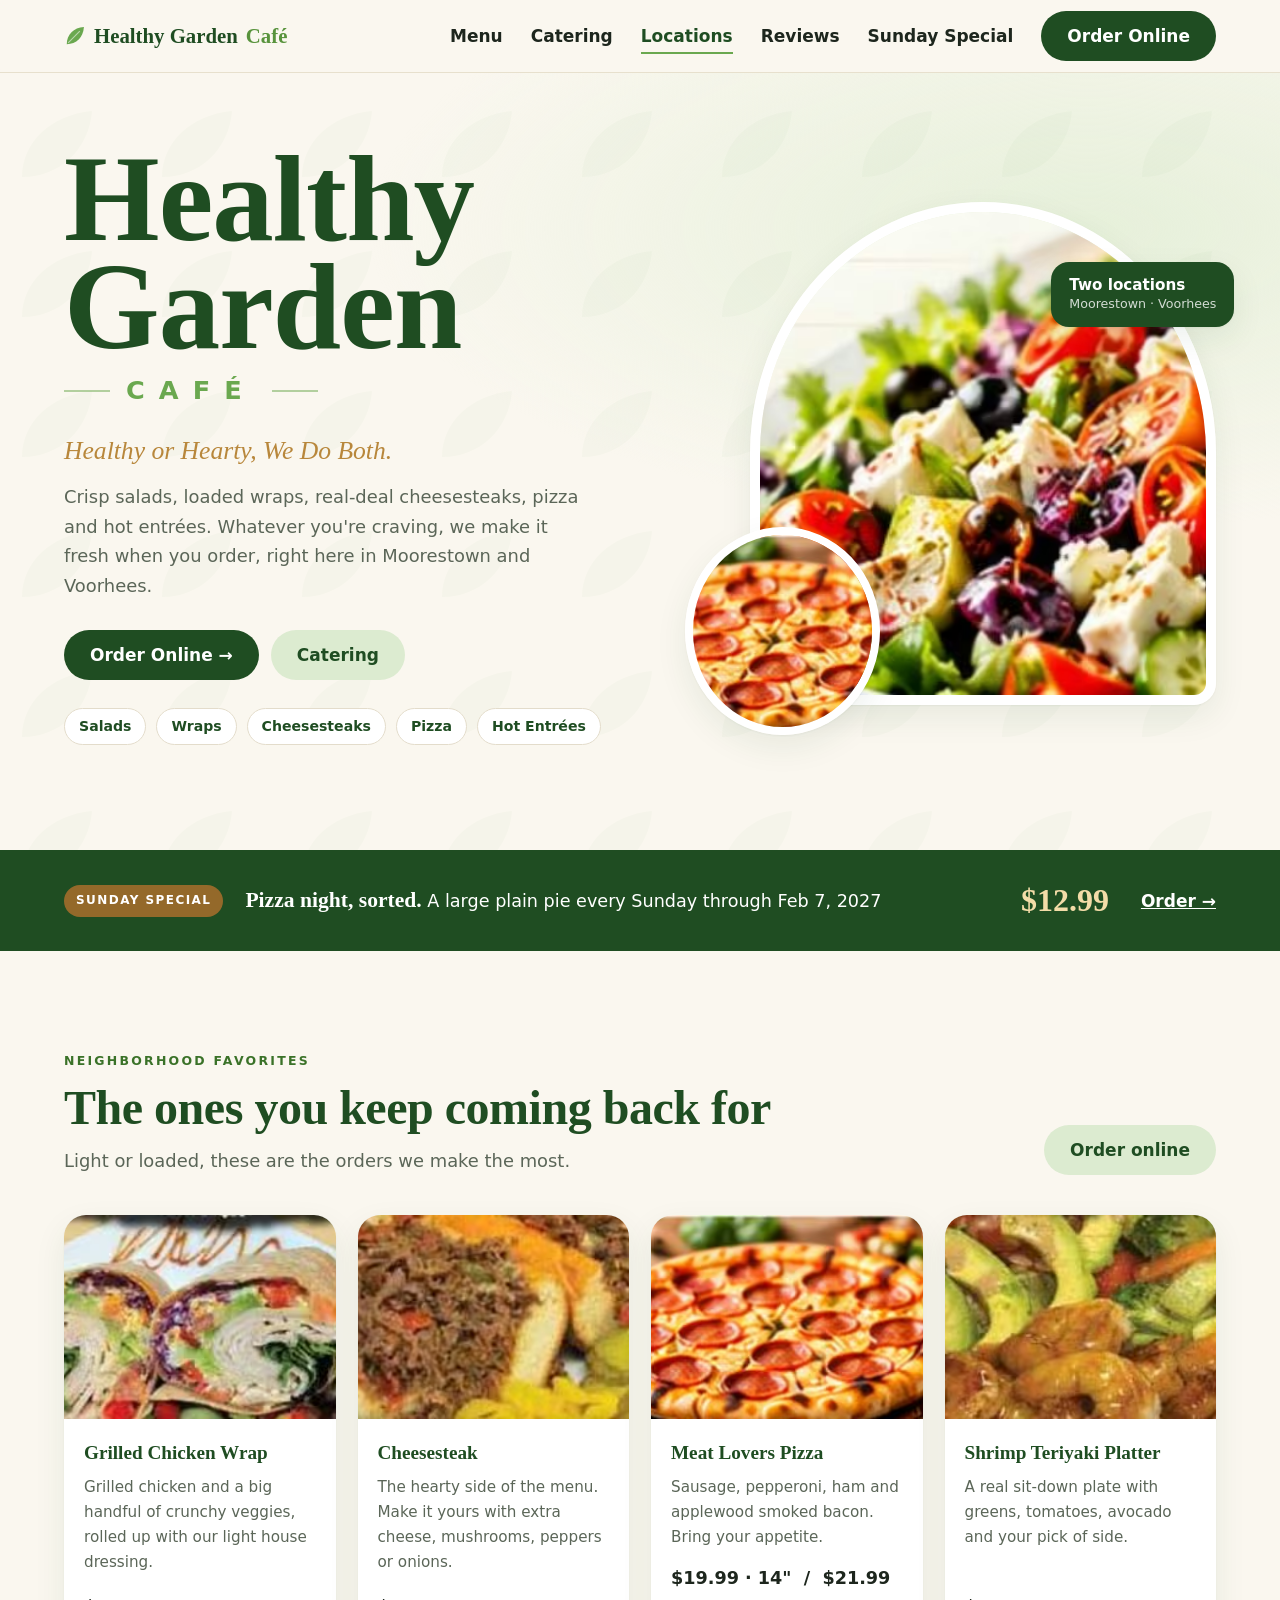
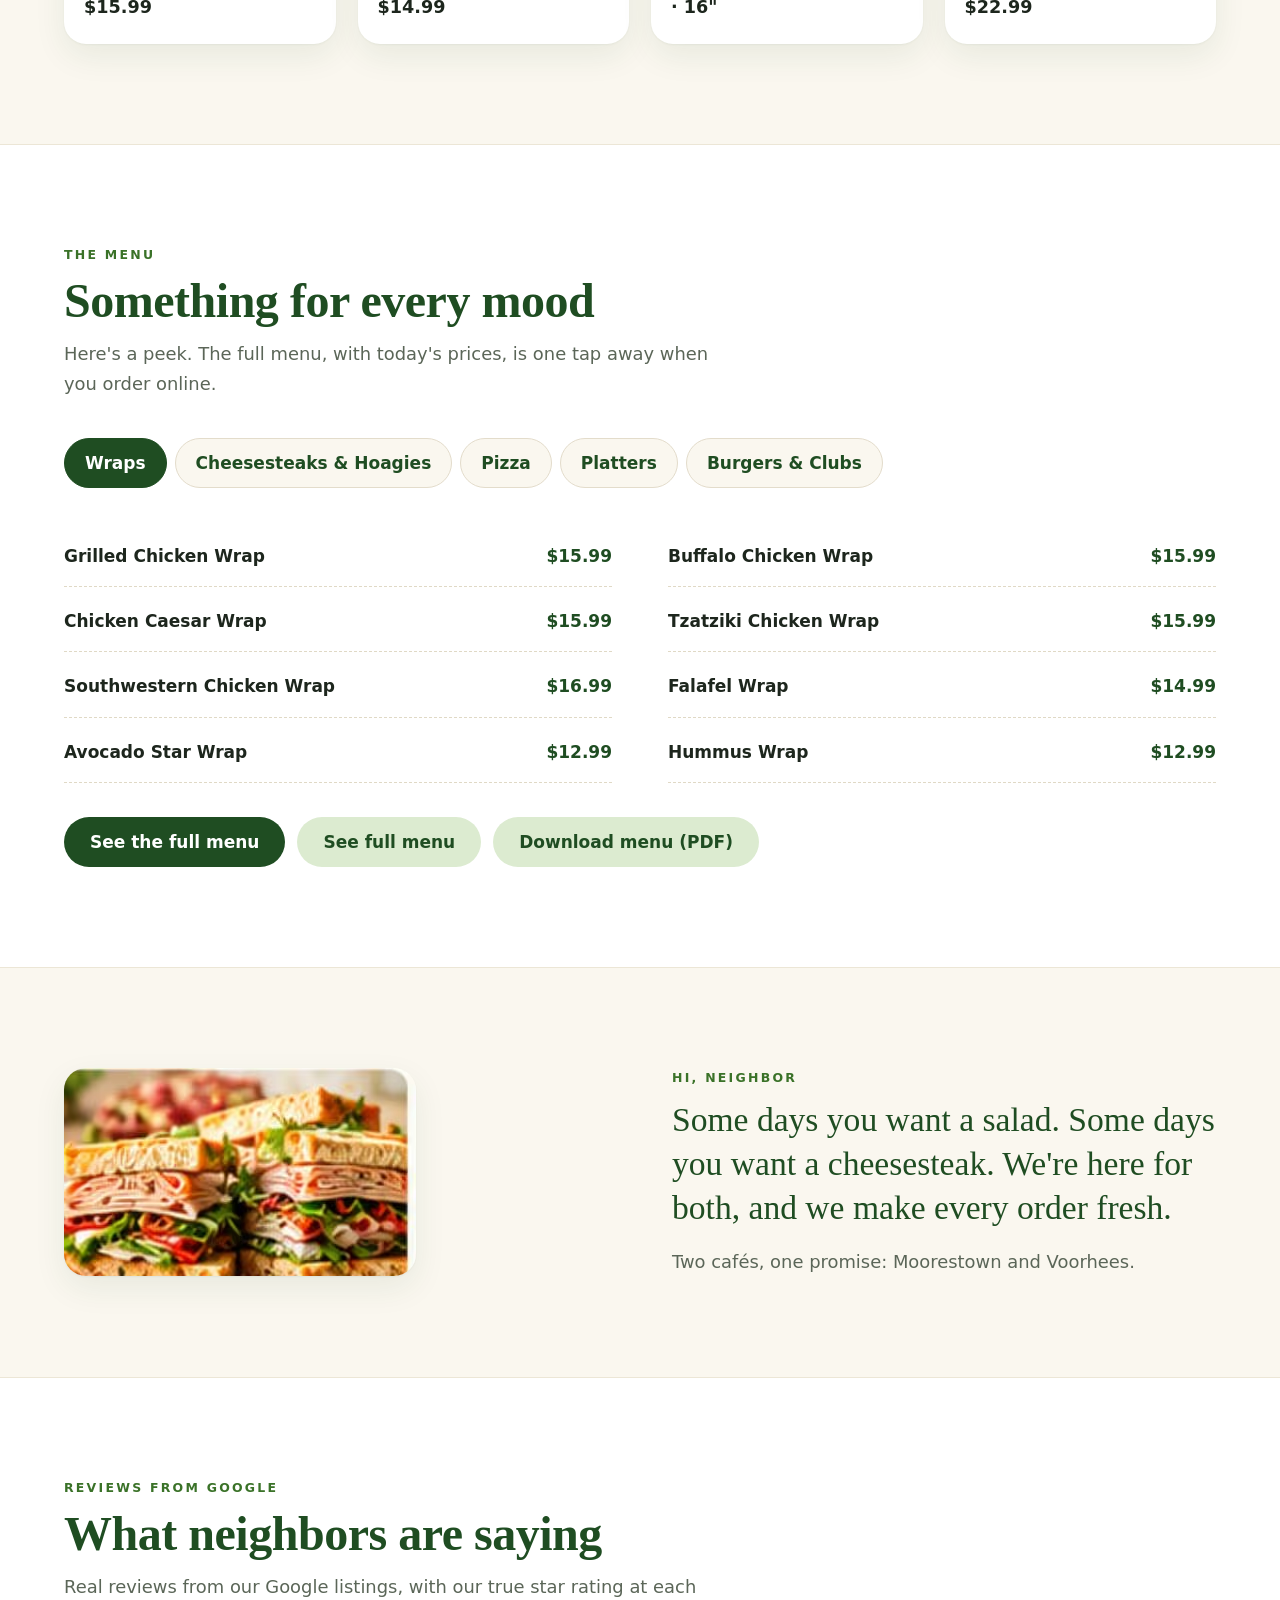
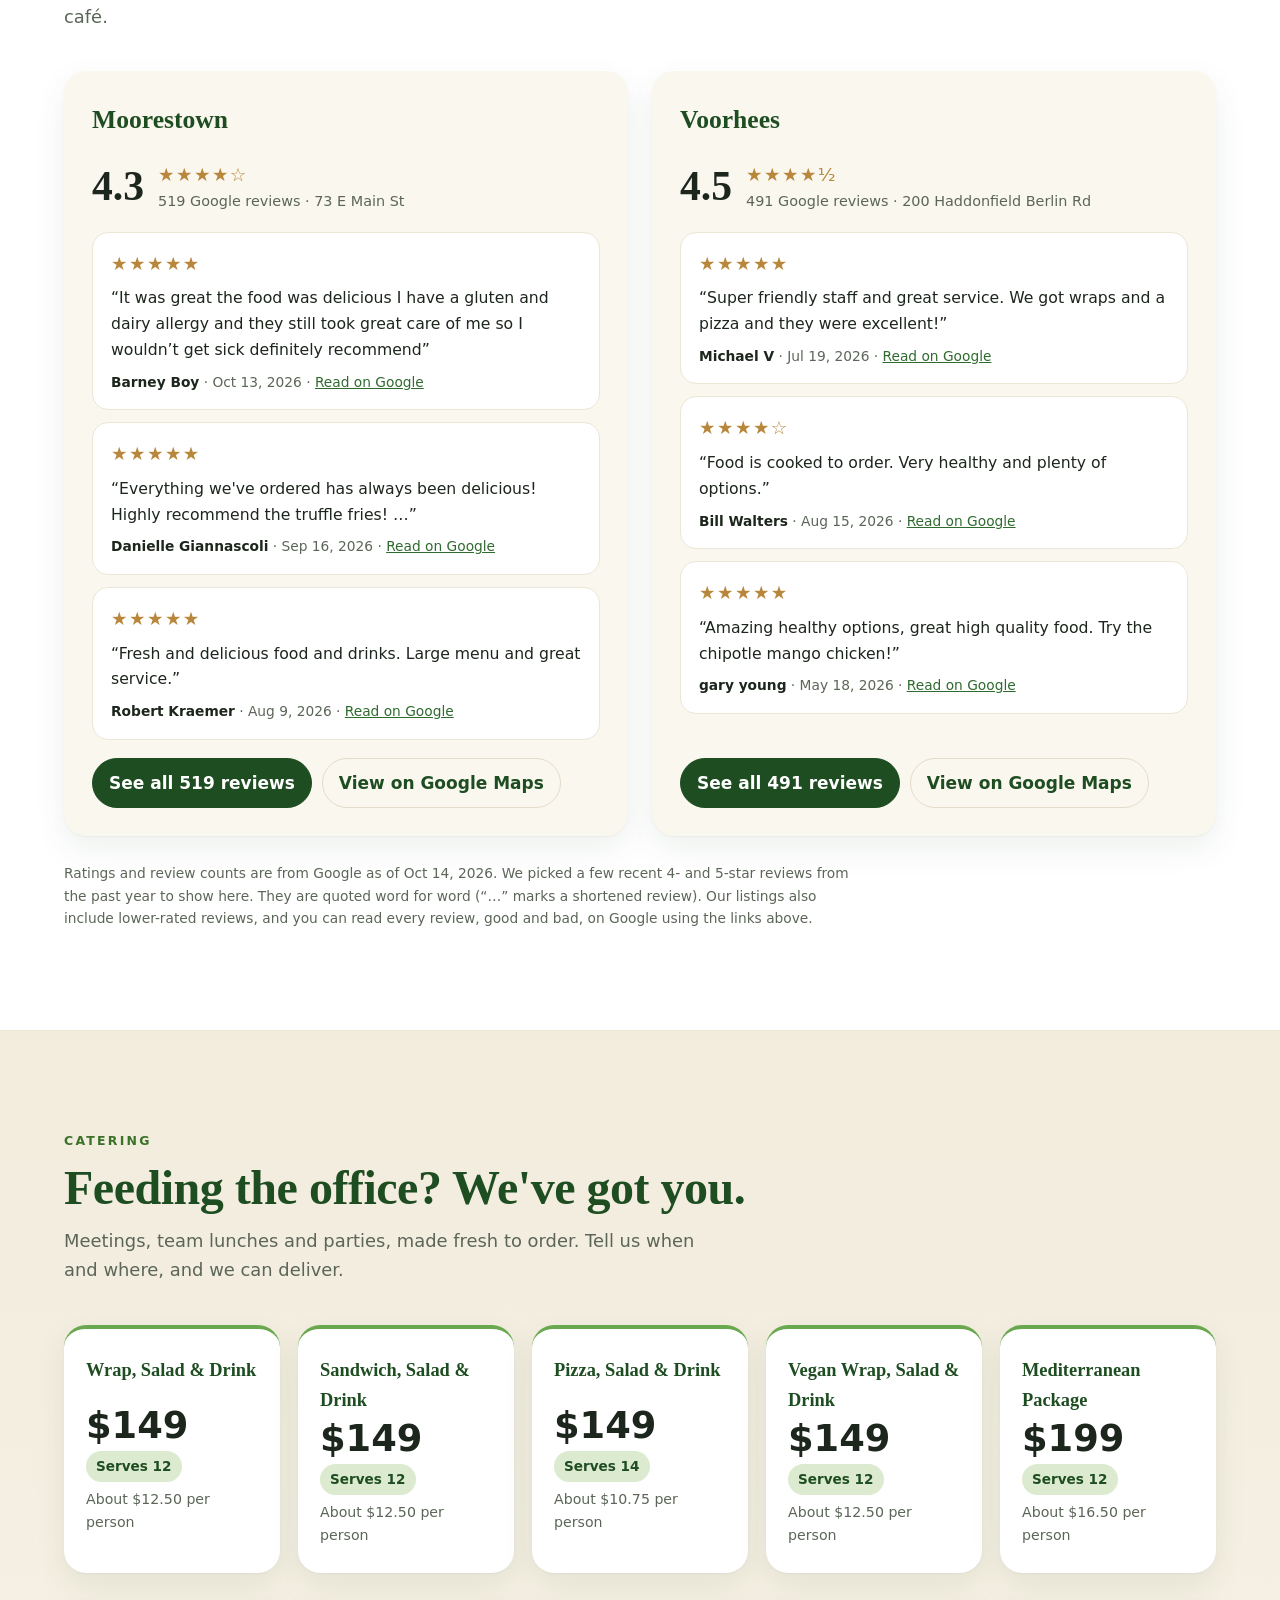
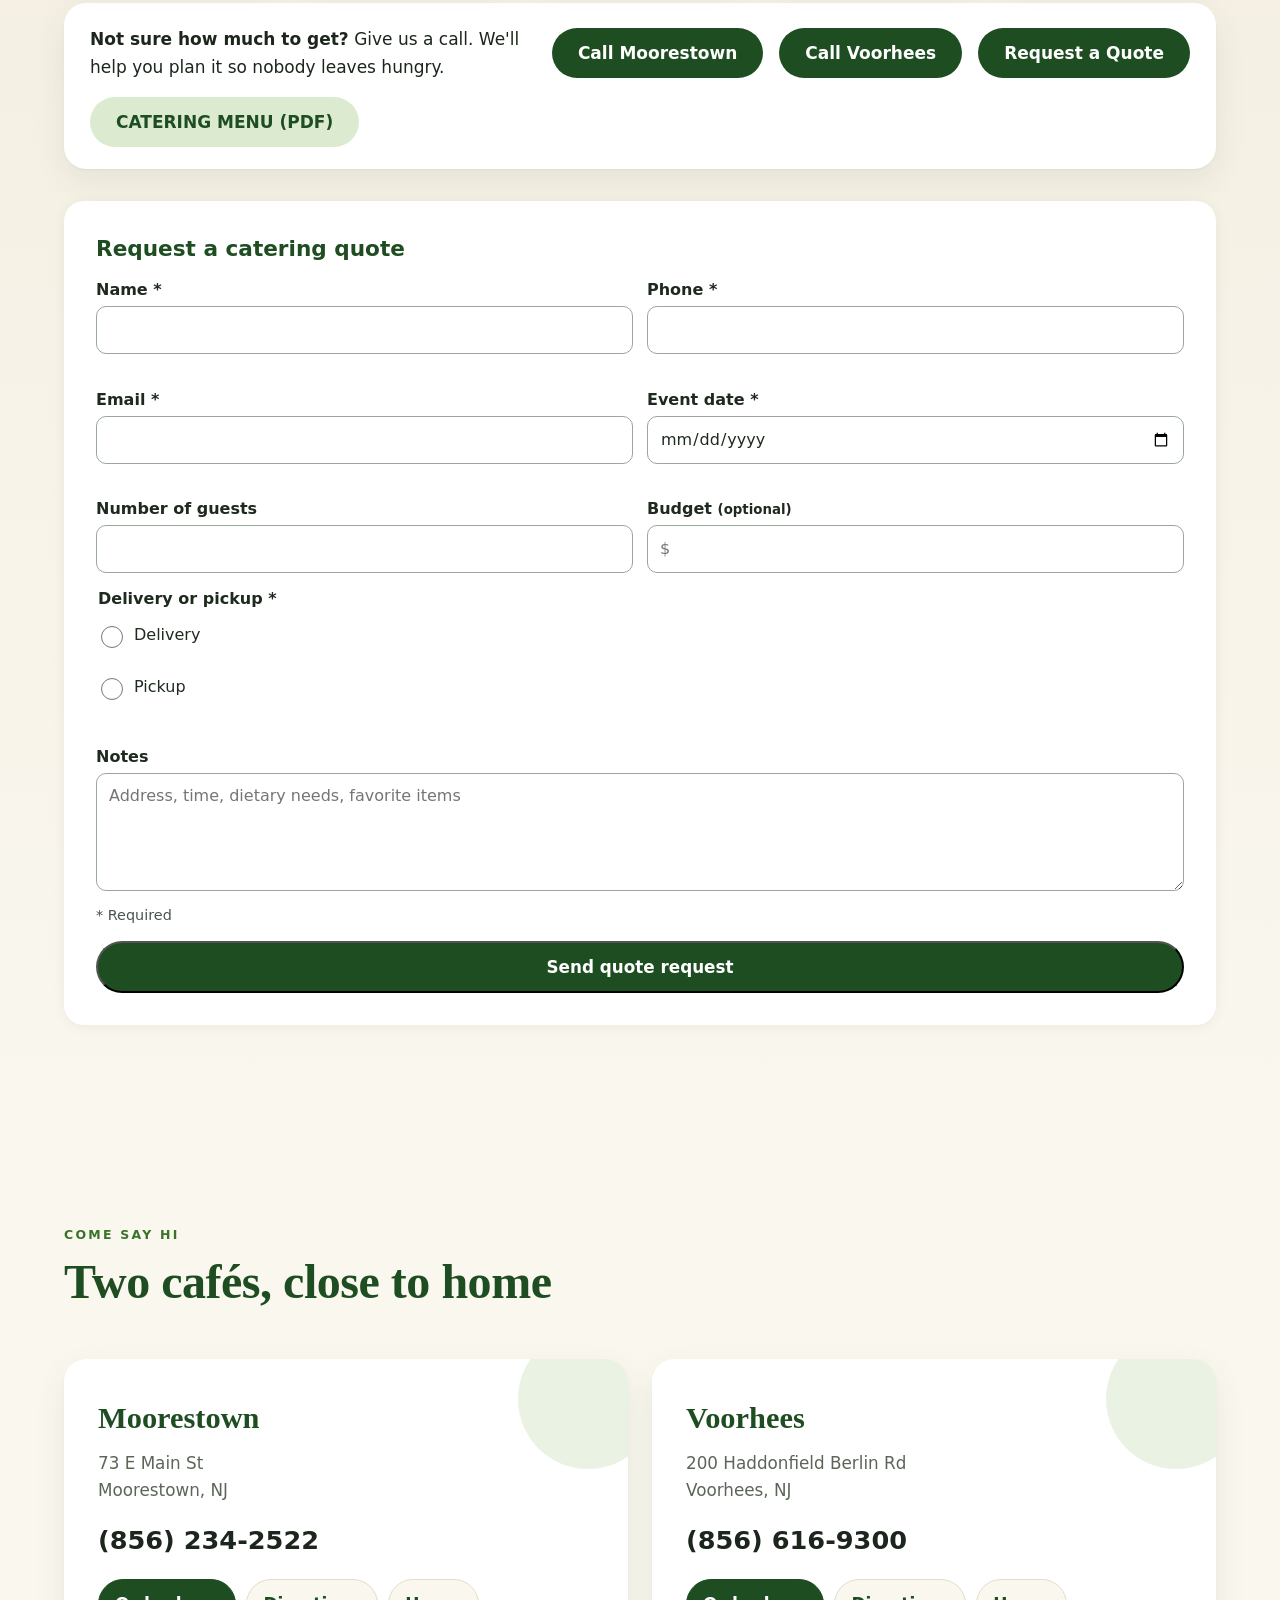
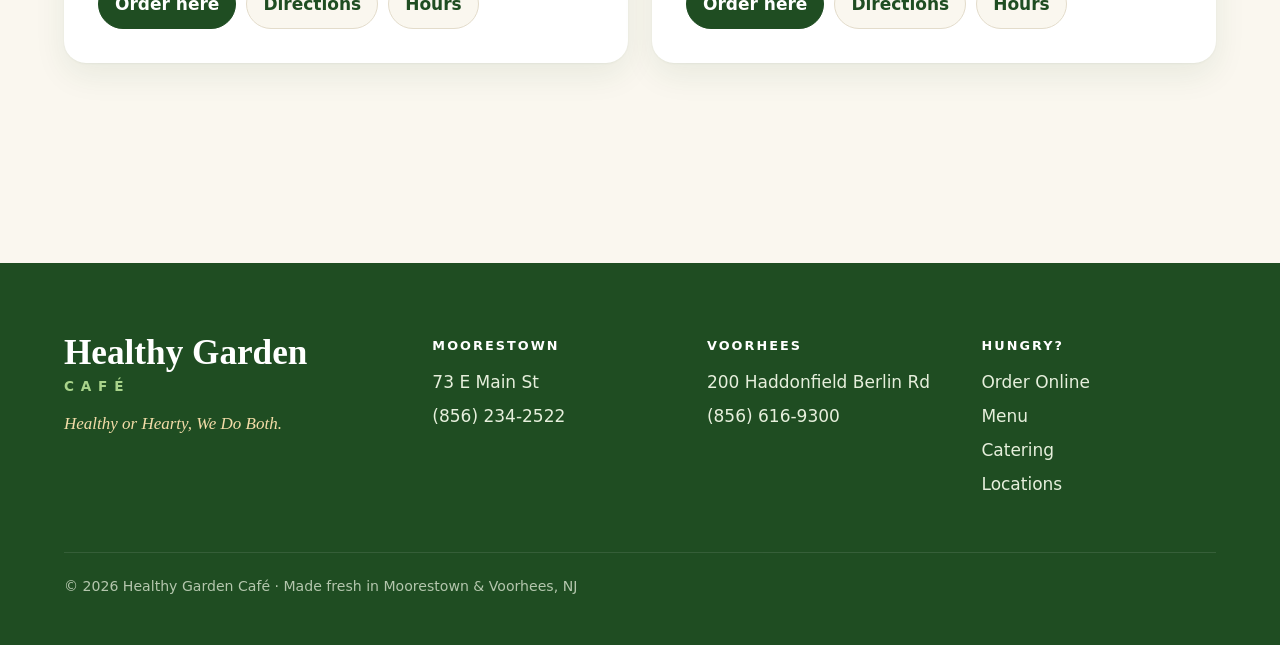
==== commit 18caeabc: "Add full menu page" ====
--- a/index.html
+++ b/index.html
@@ -19,7 +19,7 @@
 .qf :focus-visible{outline:3px solid #6aa84f;outline-offset:1px}.qf [aria-invalid=true]{border-color:#b42318!important}
 .er{color:#b42318;font-size:.9rem;min-height:1.1em}.fs{border:0;padding:0;margin:0}.rd{display:inline-flex;align-items:center;gap:8px;min-height:48px;margin-right:20px;font-weight:400!important}.rd input{width:22px;height:22px;accent-color:#1f4d22}
 .rq-n{margin:0;font-size:.9rem;color:#4b544f}.qf button{min-height:52px;font:700 1.05rem/1.2 Inter,system-ui,sans-serif;width:100%}.qf-w h3{font-family:inherit;font-size:1.35rem;color:#1f4d22}.qt{padding:18px;border-left:5px solid #6aa84f;background:#f1f7ea;border-radius:10px}.qt a{font-weight:700;color:#1f4d22}
-@media(min-width:761px){.qf{grid-template-columns:1fr 1fr}.qfull{grid-column:1/-1}.qf-w{padding:32px}}</style></head><body> <svg width="0" height="0" style="position:absolute"><symbol id="lf" viewBox="0 0 64 64"><path d="M8 56C8 28 28 8 58 6c-2 30-22 50-50 50z" fill="currentColor"/><path d="M12 52L46 18" stroke="#fff" stroke-width="3" opacity=".55"/></symbol></svg> <header class="top"><div class="wrap bar"><a class="logo" href="#"><svg class="leaf"><use href="#lf"/></svg>Healthy Garden <b>Café</b></a> <nav aria-label="Main"><a href="#menu">Menu</a><a href="#catering">Catering</a><a href="#locations">Locations</a><a href="#reviews">Reviews</a><a href="#special">Sunday Special</a></nav><a class="btn btn-p" href="https://healthygardencafe.hungerrush.com" data-pick="order">Order Online</a><button type="button" class="burger" aria-label="Open menu" aria-expanded="false" aria-controls="mnav"><span></span><span></span><span></span></button></div></header> <div class="mnav" id="mnav"><a href="#menu">Menu</a><a href="#catering">Catering</a><a href="#locations">Locations</a><a href="#reviews">Reviews</a><a href="#special">Sunday Special</a><a class="btn btn-p" href="https://healthygardencafe.hungerrush.com" data-pick="order">Order Online</a></div> <main> <section class="hero" id="top"><div class="drift" aria-hidden="true"><i><svg><use href="#lf"/></svg></i><i><svg><use href="#lf"/></svg></i><i><svg><use href="#lf"/></svg></i><i><svg><use href="#lf"/></svg></i></div><div class="wrap"> <div><h1 class="wm"><span class="l1">Healthy Garden</span><span class="l2">CAFÉ</span></h1> <p class="tag">Healthy or Hearty, We Do Both.</p> <p class="sub">Crisp salads, loaded wraps, real-deal cheesesteaks, pizza and hot entrées. Whatever you're craving, we make it fresh when you order, right here in Moorestown and Voorhees.</p> <div class="ctas"><a class="btn btn-p" href="https://healthygardencafe.hungerrush.com" data-pick="order">Order Online →</a><a class="btn btn-s" href="#catering">Catering</a></div> <ul class="chips"><li>Salads</li><li>Wraps</li><li>Cheesesteaks</li><li>Pizza</li><li>Hot Entrées</li></ul></div> <div class="art"><div class="frame"><picture><source type="image/avif" srcset="img/hero-salad-240.avif 240w, img/hero-salad-360.avif 360w, img/hero-salad-500.avif 500w" sizes="(max-width:760px) 300px, 450px"><img src="img/hero-salad-500.webp" srcset="img/hero-salad-240.webp 240w, img/hero-salad-360.webp 360w, img/hero-salad-500.webp 500w" sizes="(max-width:760px) 300px, 450px" width="500" height="396" class="main" alt="Fresh garden salad with tomatoes, feta and olives" fetchpriority="high"></picture></div><picture><source type="image/avif" srcset="img/pizza-240.avif 240w, img/pizza-368.avif 368w" sizes="(max-width:760px) 134px, 195px"><img src="img/pizza-368.webp" srcset="img/pizza-240.webp 240w, img/pizza-368.webp 368w" sizes="(max-width:760px) 134px, 195px" width="368" height="208" class="mini" alt="Pizza" decoding="async"></picture><div class="badge">Two locations<small>Moorestown · Voorhees</small></div></div> </div></section> <section class="special" id="special"><div class="wrap"><span class="pill">Sunday Special</span><span class="txt"><b>Pizza night, sorted.</b> A large plain pie every Sunday through Feb 7, 2027</span><span class="price">$12.99</span><a href="https://healthygardencafe.hungerrush.com" data-pick="order">Order →</a></div></section> <section class="sec"><div class="wrap"><div class="head rv"><div><p class="eyebrow">Neighborhood favorites</p><h2>The ones you keep coming back for</h2><p class="lead">Light or loaded, these are the orders we make the most.</p></div><a class="btn btn-s" href="https://healthygardencafe.hungerrush.com" data-pick="order">Order online</a></div> <div class="feat"> <article class="fc rv"><div class="ph"><picture><source type="image/avif" srcset="img/chicken-wrap-240.avif 240w, img/chicken-wrap-360.avif 360w, img/chicken-wrap-747.avif 747w" sizes="(max-width:760px) 130px, (max-width:1000px) 48vw, 270px"><img src="img/chicken-wrap-747.webp" srcset="img/chicken-wrap-240.webp 240w, img/chicken-wrap-360.webp 360w, img/chicken-wrap-747.webp 747w" sizes="(max-width:760px) 130px, (max-width:1000px) 48vw, 270px" width="747" height="355" alt="Grilled chicken wrap" loading="lazy" style="object-position:center 75%" decoding="async"></picture></div><div class="b"><h3>Grilled Chicken Wrap</h3><p>Grilled chicken and a big handful of crunchy veggies, rolled up with our light house dressing.</p><span class="pr">$15.99</span></div></article> <article class="fc rv"><div class="ph"><picture><source type="image/avif" srcset="img/cheesesteak-240.avif 240w, img/cheesesteak-360.avif 360w, img/cheesesteak-850.avif 850w" sizes="(max-width:760px) 130px, (max-width:1000px) 48vw, 270px"><img src="img/cheesesteak-850.webp" srcset="img/cheesesteak-240.webp 240w, img/cheesesteak-360.webp 360w, img/cheesesteak-850.webp 850w" sizes="(max-width:760px) 130px, (max-width:1000px) 48vw, 270px" width="850" height="360" alt="Cheesesteak" loading="lazy" decoding="async"></picture></div><div class="b"><h3>Cheesesteak</h3><p>The hearty side of the menu. Make it yours with extra cheese, mushrooms, peppers or onions.</p><span class="pr">$14.99</span></div></article> <article class="fc rv"><div class="ph"><picture><source type="image/avif" srcset="img/pizza-240.avif 240w, img/pizza-368.avif 368w" sizes="(max-width:760px) 130px, (max-width:1000px) 48vw, 270px"><img src="img/pizza-368.webp" srcset="img/pizza-240.webp 240w, img/pizza-368.webp 368w" sizes="(max-width:760px) 130px, (max-width:1000px) 48vw, 270px" width="368" height="208" alt="Pizza" loading="lazy" decoding="async"></picture></div><div class="b"><h3>Meat Lovers Pizza</h3><p>Sausage, pepperoni, ham and applewood smoked bacon. Bring your appetite.</p><span class="pr">$19.99 · 14" &nbsp;/&nbsp; $21.99 · 16"</span></div></article> <article class="fc rv"><div class="ph"><picture><source type="image/avif" srcset="img/shrimp-teriyaki-240.avif 240w, img/shrimp-teriyaki-360.avif 360w, img/shrimp-teriyaki-770.avif 770w" sizes="(max-width:760px) 130px, (max-width:1000px) 48vw, 270px"><img src="img/shrimp-teriyaki-770.webp" srcset="img/shrimp-teriyaki-240.webp 240w, img/shrimp-teriyaki-360.webp 360w, img/shrimp-teriyaki-770.webp 770w" sizes="(max-width:760px) 130px, (max-width:1000px) 48vw, 270px" width="770" height="355" alt="Shrimp teriyaki platter" loading="lazy" decoding="async"></picture></div><div class="b"><h3>Shrimp Teriyaki Platter</h3><p>A real sit-down plate with greens, tomatoes, avocado and your pick of side.</p><span class="pr">$22.99</span></div></article> </div></div></section> <section class="sec menu" id="menu"><div class="wrap"><div class="head rv"><div><p class="eyebrow">The menu</p><h2>Something for every mood</h2><p class="lead">Here's a peek. The full menu, with today's prices, is one tap away when you order online.</p></div></div> <div class="tabs" role="tablist"> <button type="button" role="tab" aria-selected="true" data-t="w">Wraps</button><button type="button" role="tab" aria-selected="false" data-t="h">Cheesesteaks &amp; Hoagies</button><button type="button" role="tab" aria-selected="false" data-t="p">Pizza</button><button type="button" role="tab" aria-selected="false" data-t="e">Platters</button><button type="button" role="tab" aria-selected="false" data-t="b">Burgers &amp; Clubs</button></div> <div class="panel on" id="w"><div class="it"><span class="n">Grilled Chicken Wrap</span><span class="dots"></span><span class="p">$15.99</span></div><div class="it"><span class="n">Buffalo Chicken Wrap</span><span class="dots"></span><span class="p">$15.99</span></div><div class="it"><span class="n">Chicken Caesar Wrap</span><span class="dots"></span><span class="p">$15.99</span></div><div class="it"><span class="n">Tzatziki Chicken Wrap</span><span class="dots"></span><span class="p">$15.99</span></div><div class="it"><span class="n">Southwestern Chicken Wrap</span><span class="dots"></span><span class="p">$16.99</span></div><div class="it"><span class="n">Falafel Wrap</span><span class="dots"></span><span class="p">$14.99</span></div><div class="it"><span class="n">Avocado Star Wrap</span><span class="dots"></span><span class="p">$12.99</span></div><div class="it"><span class="n">Hummus Wrap</span><span class="dots"></span><span class="p">$12.99</span></div></div> <div class="panel" id="h"><div class="it"><span class="n">Cheesesteak</span><span class="dots"></span><span class="p">$14.99</span></div><div class="it"><span class="n">Chicken Cheesesteak</span><span class="dots"></span><span class="p">$14.99</span></div><div class="it"><span class="n">Buffalo Chicken Cheesesteak</span><span class="dots"></span><span class="p">$14.99</span></div><div class="it"><span class="n">Italian</span><span class="dots"></span><span class="p">$14.99</span></div><div class="it"><span class="n">Chicken Cutlet Parmigiana</span><span class="dots"></span><span class="p">$14.99</span></div><div class="it"><span class="n">Eggplant Parmigiana</span><span class="dots"></span><span class="p">$14.99</span></div></div> <div class="panel" id="p"><div class="it"><span class="n">Cheese (White or Red)<span class="d">14" / 16"</span></span><span class="dots"></span><span class="p">$15.99 / $17.99</span></div><div class="it"><span class="n">The Grandma<span class="d">16"</span></span><span class="dots"></span><span class="p">$23.99</span></div><div class="it"><span class="n">Meat Lovers<span class="d">14" / 16"</span></span><span class="dots"></span><span class="p">$19.99 / $21.99</span></div><div class="it"><span class="n">Veggie Lovers<span class="d">14" / 16"</span></span><span class="dots"></span><span class="p">$19.99 / $21.99</span></div><div class="it"><span class="n">Stromboli or Calzone<span class="d">14" / 16"</span></span><span class="dots"></span><span class="p">$16.99 / $18.99</span></div><div class="it"><span class="n">Sicilian</span><span class="dots"></span><span class="p">$22.99</span></div></div> <div class="panel" id="e"><div class="it"><span class="n">Grilled Chicken Platter</span><span class="dots"></span><span class="p">$19.99</span></div><div class="it"><span class="n">Marinated Salmon Filet Platter</span><span class="dots"></span><span class="p">$22.99</span></div><div class="it"><span class="n">Grilled Cod Filet Platter</span><span class="dots"></span><span class="p">$21.99</span></div><div class="it"><span class="n">Shrimp Teriyaki Platter</span><span class="dots"></span><span class="p">$22.99</span></div><div class="it"><span class="n">Housemade Turkey Burger Platter</span><span class="dots"></span><span class="p">$19.99</span></div><div class="it"><span class="n">Falafel Platter</span><span class="dots"></span><span class="p">$18.99</span></div></div> <div class="panel" id="b"><div class="it"><span class="n">Angus Beef Burger</span><span class="dots"></span><span class="p">$16.99</span></div><div class="it"><span class="n">Black Bean Burger</span><span class="dots"></span><span class="p">$16.99</span></div><div class="it"><span class="n">Beyond Burger</span><span class="dots"></span><span class="p">$16.99</span></div><div class="it"><span class="n">Turkey Burger</span><span class="dots"></span><span class="p">$16.99</span></div><div class="it"><span class="n">Grilled Chicken Club</span><span class="dots"></span><span class="p">$16.99</span></div><div class="it"><span class="n">Home Roasted Turkey Club</span><span class="dots"></span><span class="p">$16.99</span></div></div> <div class="more"><a class="btn btn-p" href="https://healthygardencafe.hungerrush.com" data-pick="order">See the full menu</a><a class="btn btn-s" download="Healthy-Garden-Regular-Menu.pdf" href="menus/Healthy-Garden-Regular-Menu.pdf">Download menu (PDF)</a></div> </div></section> <section class="sec"><div class="wrap about rv"><picture><source type="image/avif" srcset="img/sandwiches-240.avif 240w, img/sandwiches-352.avif 352w" sizes="(max-width:760px) 92vw, 352px"><img src="img/sandwiches-352.webp" srcset="img/sandwiches-240.webp 240w, img/sandwiches-352.webp 352w" sizes="(max-width:760px) 92vw, 352px" width="352" height="208" alt="Fresh sandwiches" loading="lazy" decoding="async"></picture><div><p class="eyebrow">Hi, neighbor</p><blockquote>Some days you want a salad. Some days you want a cheesesteak. We're here for both, and we make every order fresh.</blockquote><p class="lead" style="margin-top:18px">Two cafés, one promise: Moorestown and Voorhees.</p></div></div></section> <section class="sec rvw" id="reviews"><div class="wrap"><div class="head rv"><div><p class="eyebrow">Reviews from Google</p><h2>What neighbors are saying</h2><p class="lead">Real reviews from our Google listings, with our true star rating at each café.</p></div></div><div class="rs"><article class="rstore rv" aria-labelledby="r-Moorestown"><h3 id="r-Moorestown">Moorestown</h3><div class="rsum"><span class="avg">4.3</span><div><span class="st" role="img" aria-label="Rated 4.3 out of 5 on Google">★★★★☆</span><small>519 Google reviews · 73 E Main St</small></div></div><ul class="rq"><li><span class="st" role="img" aria-label="5 out of 5 stars">★★★★★</span><blockquote><p>“It was great the food was delicious I have a gluten and dairy allergy and they still took great care of me so I wouldn’t get sick definitely recommend”</p></blockquote><p class="by"><b>Barney Boy</b> · Oct 13, 2026 · <a href="https://www.google.com/maps/reviews/data=!4m8!14m7!1m6!2m5!1sCi9DQUlRQUNvZENodHljRjlvT2pKRVZsZEhaRE5XU2pCSVNYWlFORkJ0TUhGR1dsRRAB!2m1!1s0x0:0x44cc39cfcce86572!3m1!1s2@1:CAIQACodChtycF9oOjJEVldHZDNWSjBISXZQNFBtMHFGWlE%7C%7C?hl=en" rel="noopener">Read on Google</a></p></li><li><span class="st" role="img" aria-label="5 out of 5 stars">★★★★★</span><blockquote><p>“Everything we&#x27;ve ordered has always been delicious! Highly recommend the truffle fries! …”</p></blockquote><p class="by"><b>Danielle Giannascoli</b> · Sep 16, 2026 · <a href="https://www.google.com/maps/reviews/data=!4m8!14m7!1m6!2m5!1sCi9DQUlRQUNvZENodHljRjlvT25WT1VtVldUamROVVZsS2JVVktMVTh6Tm1ZdFNVRRAB!2m1!1s0x0:0x44cc39cfcce86572!3m1!1s2@1:CAIQACodChtycF9oOnVOUmVWTjdNUVlKbUVKLU8zNmYtSUE%7C%7C?hl=en" rel="noopener">Read on Google</a></p></li><li><span class="st" role="img" aria-label="5 out of 5 stars">★★★★★</span><blockquote><p>“Fresh and delicious food and drinks. Large menu and great service.”</p></blockquote><p class="by"><b>Robert Kraemer</b> · Aug 9, 2026 · <a href="https://www.google.com/maps/reviews/data=!4m8!14m7!1m6!2m5!1sCi9DQUlRQUNvZENodHljRjlvT2t0b1l6TnlZMFZPVFV4V2IyMHdiRkZHVkRCMmEyYxAB!2m1!1s0x0:0x44cc39cfcce86572!3m1!1s2@1:CAIQACodChtycF9oOktoYzNyY0VOTUxWb20wbFFGVDB2a2c%7C%7C?hl=en" rel="noopener">Read on Google</a></p></li></ul><div class="lk"><a class="o" href="https://search.google.com/local/reviews?placeid=ChIJPcBNUWc1wYkRcmXozM85zEQ" rel="noopener">See all 519 reviews</a><a href="https://www.google.com/maps/place/?q=place_id:ChIJPcBNUWc1wYkRcmXozM85zEQ" rel="noopener">View on Google Maps</a></div></article><article class="rstore rv" aria-labelledby="r-Voorhees"><h3 id="r-Voorhees">Voorhees</h3><div class="rsum"><span class="avg">4.5</span><div><span class="st" role="img" aria-label="Rated 4.5 out of 5 on Google">★★★★½</span><small>491 Google reviews · 200 Haddonfield Berlin Rd</small></div></div><ul class="rq"><li><span class="st" role="img" aria-label="5 out of 5 stars">★★★★★</span><blockquote><p>“Super friendly staff and great service. We got wraps and a pizza and they were excellent!”</p></blockquote><p class="by"><b>Michael V</b> · Jul 19, 2026 · <a href="https://www.google.com/maps/reviews/data=!4m8!14m7!1m6!2m5!1sCi9DQUlRQUNvZENodHljRjlvT21oNVNVNU1OVVoxYzBaNU1sZ3pabTR6ZURGVVpXYxAB!2m1!1s0x0:0x8e7ba91c34b36835!3m1!1s2@1:CAIQACodChtycF9oOmh5SU5MNUZ1c0Z5MlgzZm4zeDFUZWc%7C%7C?hl=en" rel="noopener">Read on Google</a></p></li><li><span class="st" role="img" aria-label="4 out of 5 stars">★★★★☆</span><blockquote><p>“Food is cooked to order. Very healthy and plenty of options.”</p></blockquote><p class="by"><b>Bill Walters</b> · Aug 15, 2026 · <a href="https://www.google.com/maps/reviews/data=!4m8!14m7!1m6!2m5!1sChZDSUhNMG9nS0VJQ0FnSUNHNHV2bE5REAE!2m1!1s0x0:0x8e7ba91c34b36835!3m1!1s2@1:CIHM0ogKEICAgICG4uvlNQ%7C%7C?hl=en" rel="noopener">Read on Google</a></p></li><li><span class="st" role="img" aria-label="5 out of 5 stars">★★★★★</span><blockquote><p>“Amazing healthy options, great high quality food. Try the chipotle mango chicken!”</p></blockquote><p class="by"><b>gary young</b> · May 18, 2026 · <a href="https://www.google.com/maps/reviews/data=!4m8!14m7!1m6!2m5!1sCi9DQUlRQUNvZENodHljRjlvT2t4ME9WZGpOME5uYUdaQ01IWndSM0JmWTJSRlRVRRAB!2m1!1s0x0:0x8e7ba91c34b36835!3m1!1s2@1:CAIQACodChtycF9oOkx0OVdjN0NnaGZCMHZwR3BfY2RFTUE%7C%7C?hl=en" rel="noopener">Read on Google</a></p></li></ul><div class="lk"><a class="o" href="https://search.google.com/local/reviews?placeid=ChIJZ_lA4t7MxokRNWizNBype44" rel="noopener">See all 491 reviews</a><a href="https://www.google.com/maps/place/?q=place_id:ChIJZ_lA4t7MxokRNWizNBype44" rel="noopener">View on Google Maps</a></div></article></div><p class="rnote">Ratings and review counts are from Google as of Oct 14, 2026. We picked a few recent 4- and 5-star reviews from the past year to show here. They are quoted word for word (“…” marks a shortened review). Our listings also include lower-rated reviews, and you can read every review, good and bad, on Google using the links above.</p></div></section> <section class="sec cat" id="catering"><div class="wrap"><div class="head rv"><div><p class="eyebrow">Catering</p><h2>Feeding the office? We've got you.</h2><p class="lead">Meetings, team lunches and parties, made fresh to order. Tell us when and where, and we can deliver.</p></div></div> <ul class="pk"> <li class="rv"><h3>Wrap, Salad &amp; Drink</h3><span class="pr">$149</span><span class="sv">Serves 12</span><small>About $12.50 per person</small></li> <li class="rv"><h3>Sandwich, Salad &amp; Drink</h3><span class="pr">$149</span><span class="sv">Serves 12</span><small>About $12.50 per person</small></li> <li class="rv"><h3>Pizza, Salad &amp; Drink</h3><span class="pr">$149</span><span class="sv">Serves 14</span><small>About $10.75 per person</small></li> <li class="rv"><h3>Vegan Wrap, Salad &amp; Drink</h3><span class="pr">$149</span><span class="sv">Serves 12</span><small>About $12.50 per person</small></li> <li class="rv"><h3>Mediterranean Package</h3><span class="pr">$199</span><span class="sv">Serves 12</span><small>About $16.50 per person</small></li></ul> <div class="note rv"><p><b>Not sure how much to get?</b> Give us a call. We'll help you plan it so nobody leaves hungry.</p><a class="btn btn-p" href="tel:+18562342522">Call Moorestown</a><a class="btn btn-p" href="tel:+18566169300">Call Voorhees</a><a class="btn btn-p" href="#quote-form">Request a Quote</a><a class="btn btn-s" href="https://www.healthygardencafe.com/files/healthy-garden-catering-menu.pdf" target="_blank" rel="noopener">CATERING MENU (PDF)</a></div>
+@media(min-width:761px){.qf{grid-template-columns:1fr 1fr}.qfull{grid-column:1/-1}.qf-w{padding:32px}}</style></head><body> <svg width="0" height="0" style="position:absolute"><symbol id="lf" viewBox="0 0 64 64"><path d="M8 56C8 28 28 8 58 6c-2 30-22 50-50 50z" fill="currentColor"/><path d="M12 52L46 18" stroke="#fff" stroke-width="3" opacity=".55"/></symbol></svg> <header class="top"><div class="wrap bar"><a class="logo" href="#"><svg class="leaf"><use href="#lf"/></svg>Healthy Garden <b>Café</b></a> <nav aria-label="Main"><a href="#menu">Menu</a><a href="#catering">Catering</a><a href="#locations">Locations</a><a href="#reviews">Reviews</a><a href="#special">Sunday Special</a></nav><a class="btn btn-p" href="https://healthygardencafe.hungerrush.com" data-pick="order">Order Online</a><button type="button" class="burger" aria-label="Open menu" aria-expanded="false" aria-controls="mnav"><span></span><span></span><span></span></button></div></header> <div class="mnav" id="mnav"><a href="#menu">Menu</a><a href="#catering">Catering</a><a href="#locations">Locations</a><a href="#reviews">Reviews</a><a href="#special">Sunday Special</a><a class="btn btn-p" href="https://healthygardencafe.hungerrush.com" data-pick="order">Order Online</a></div> <main> <section class="hero" id="top"><div class="drift" aria-hidden="true"><i><svg><use href="#lf"/></svg></i><i><svg><use href="#lf"/></svg></i><i><svg><use href="#lf"/></svg></i><i><svg><use href="#lf"/></svg></i></div><div class="wrap"> <div><h1 class="wm"><span class="l1">Healthy Garden</span><span class="l2">CAFÉ</span></h1> <p class="tag">Healthy or Hearty, We Do Both.</p> <p class="sub">Crisp salads, loaded wraps, real-deal cheesesteaks, pizza and hot entrées. Whatever you're craving, we make it fresh when you order, right here in Moorestown and Voorhees.</p> <div class="ctas"><a class="btn btn-p" href="https://healthygardencafe.hungerrush.com" data-pick="order">Order Online →</a><a class="btn btn-s" href="#catering">Catering</a></div> <ul class="chips"><li>Salads</li><li>Wraps</li><li>Cheesesteaks</li><li>Pizza</li><li>Hot Entrées</li></ul></div> <div class="art"><div class="frame"><picture><source type="image/avif" srcset="img/hero-salad-240.avif 240w, img/hero-salad-360.avif 360w, img/hero-salad-500.avif 500w" sizes="(max-width:760px) 300px, 450px"><img src="img/hero-salad-500.webp" srcset="img/hero-salad-240.webp 240w, img/hero-salad-360.webp 360w, img/hero-salad-500.webp 500w" sizes="(max-width:760px) 300px, 450px" width="500" height="396" class="main" alt="Fresh garden salad with tomatoes, feta and olives" fetchpriority="high"></picture></div><picture><source type="image/avif" srcset="img/pizza-240.avif 240w, img/pizza-368.avif 368w" sizes="(max-width:760px) 134px, 195px"><img src="img/pizza-368.webp" srcset="img/pizza-240.webp 240w, img/pizza-368.webp 368w" sizes="(max-width:760px) 134px, 195px" width="368" height="208" class="mini" alt="Pizza" decoding="async"></picture><div class="badge">Two locations<small>Moorestown · Voorhees</small></div></div> </div></section> <section class="special" id="special"><div class="wrap"><span class="pill">Sunday Special</span><span class="txt"><b>Pizza night, sorted.</b> A large plain pie every Sunday through Feb 7, 2027</span><span class="price">$12.99</span><a href="https://healthygardencafe.hungerrush.com" data-pick="order">Order →</a></div></section> <section class="sec"><div class="wrap"><div class="head rv"><div><p class="eyebrow">Neighborhood favorites</p><h2>The ones you keep coming back for</h2><p class="lead">Light or loaded, these are the orders we make the most.</p></div><a class="btn btn-s" href="https://healthygardencafe.hungerrush.com" data-pick="order">Order online</a></div> <div class="feat"> <article class="fc rv"><div class="ph"><picture><source type="image/avif" srcset="img/chicken-wrap-240.avif 240w, img/chicken-wrap-360.avif 360w, img/chicken-wrap-747.avif 747w" sizes="(max-width:760px) 130px, (max-width:1000px) 48vw, 270px"><img src="img/chicken-wrap-747.webp" srcset="img/chicken-wrap-240.webp 240w, img/chicken-wrap-360.webp 360w, img/chicken-wrap-747.webp 747w" sizes="(max-width:760px) 130px, (max-width:1000px) 48vw, 270px" width="747" height="355" alt="Grilled chicken wrap" loading="lazy" style="object-position:center 75%" decoding="async"></picture></div><div class="b"><h3>Grilled Chicken Wrap</h3><p>Grilled chicken and a big handful of crunchy veggies, rolled up with our light house dressing.</p><span class="pr">$15.99</span></div></article> <article class="fc rv"><div class="ph"><picture><source type="image/avif" srcset="img/cheesesteak-240.avif 240w, img/cheesesteak-360.avif 360w, img/cheesesteak-850.avif 850w" sizes="(max-width:760px) 130px, (max-width:1000px) 48vw, 270px"><img src="img/cheesesteak-850.webp" srcset="img/cheesesteak-240.webp 240w, img/cheesesteak-360.webp 360w, img/cheesesteak-850.webp 850w" sizes="(max-width:760px) 130px, (max-width:1000px) 48vw, 270px" width="850" height="360" alt="Cheesesteak" loading="lazy" decoding="async"></picture></div><div class="b"><h3>Cheesesteak</h3><p>The hearty side of the menu. Make it yours with extra cheese, mushrooms, peppers or onions.</p><span class="pr">$14.99</span></div></article> <article class="fc rv"><div class="ph"><picture><source type="image/avif" srcset="img/pizza-240.avif 240w, img/pizza-368.avif 368w" sizes="(max-width:760px) 130px, (max-width:1000px) 48vw, 270px"><img src="img/pizza-368.webp" srcset="img/pizza-240.webp 240w, img/pizza-368.webp 368w" sizes="(max-width:760px) 130px, (max-width:1000px) 48vw, 270px" width="368" height="208" alt="Pizza" loading="lazy" decoding="async"></picture></div><div class="b"><h3>Meat Lovers Pizza</h3><p>Sausage, pepperoni, ham and applewood smoked bacon. Bring your appetite.</p><span class="pr">$19.99 · 14" &nbsp;/&nbsp; $21.99 · 16"</span></div></article> <article class="fc rv"><div class="ph"><picture><source type="image/avif" srcset="img/shrimp-teriyaki-240.avif 240w, img/shrimp-teriyaki-360.avif 360w, img/shrimp-teriyaki-770.avif 770w" sizes="(max-width:760px) 130px, (max-width:1000px) 48vw, 270px"><img src="img/shrimp-teriyaki-770.webp" srcset="img/shrimp-teriyaki-240.webp 240w, img/shrimp-teriyaki-360.webp 360w, img/shrimp-teriyaki-770.webp 770w" sizes="(max-width:760px) 130px, (max-width:1000px) 48vw, 270px" width="770" height="355" alt="Shrimp teriyaki platter" loading="lazy" decoding="async"></picture></div><div class="b"><h3>Shrimp Teriyaki Platter</h3><p>A real sit-down plate with greens, tomatoes, avocado and your pick of side.</p><span class="pr">$22.99</span></div></article> </div></div></section> <section class="sec menu" id="menu"><div class="wrap"><div class="head rv"><div><p class="eyebrow">The menu</p><h2>Something for every mood</h2><p class="lead">Here's a peek. The full menu, with today's prices, is one tap away when you order online.</p></div></div> <div class="tabs" role="tablist"> <button type="button" role="tab" aria-selected="true" data-t="w">Wraps</button><button type="button" role="tab" aria-selected="false" data-t="h">Cheesesteaks &amp; Hoagies</button><button type="button" role="tab" aria-selected="false" data-t="p">Pizza</button><button type="button" role="tab" aria-selected="false" data-t="e">Platters</button><button type="button" role="tab" aria-selected="false" data-t="b">Burgers &amp; Clubs</button></div> <div class="panel on" id="w"><div class="it"><span class="n">Grilled Chicken Wrap</span><span class="dots"></span><span class="p">$15.99</span></div><div class="it"><span class="n">Buffalo Chicken Wrap</span><span class="dots"></span><span class="p">$15.99</span></div><div class="it"><span class="n">Chicken Caesar Wrap</span><span class="dots"></span><span class="p">$15.99</span></div><div class="it"><span class="n">Tzatziki Chicken Wrap</span><span class="dots"></span><span class="p">$15.99</span></div><div class="it"><span class="n">Southwestern Chicken Wrap</span><span class="dots"></span><span class="p">$16.99</span></div><div class="it"><span class="n">Falafel Wrap</span><span class="dots"></span><span class="p">$14.99</span></div><div class="it"><span class="n">Avocado Star Wrap</span><span class="dots"></span><span class="p">$12.99</span></div><div class="it"><span class="n">Hummus Wrap</span><span class="dots"></span><span class="p">$12.99</span></div></div> <div class="panel" id="h"><div class="it"><span class="n">Cheesesteak</span><span class="dots"></span><span class="p">$14.99</span></div><div class="it"><span class="n">Chicken Cheesesteak</span><span class="dots"></span><span class="p">$14.99</span></div><div class="it"><span class="n">Buffalo Chicken Cheesesteak</span><span class="dots"></span><span class="p">$14.99</span></div><div class="it"><span class="n">Italian</span><span class="dots"></span><span class="p">$14.99</span></div><div class="it"><span class="n">Chicken Cutlet Parmigiana</span><span class="dots"></span><span class="p">$14.99</span></div><div class="it"><span class="n">Eggplant Parmigiana</span><span class="dots"></span><span class="p">$14.99</span></div></div> <div class="panel" id="p"><div class="it"><span class="n">Cheese (White or Red)<span class="d">14" / 16"</span></span><span class="dots"></span><span class="p">$15.99 / $17.99</span></div><div class="it"><span class="n">The Grandma<span class="d">16"</span></span><span class="dots"></span><span class="p">$23.99</span></div><div class="it"><span class="n">Meat Lovers<span class="d">14" / 16"</span></span><span class="dots"></span><span class="p">$19.99 / $21.99</span></div><div class="it"><span class="n">Veggie Lovers<span class="d">14" / 16"</span></span><span class="dots"></span><span class="p">$19.99 / $21.99</span></div><div class="it"><span class="n">Stromboli or Calzone<span class="d">14" / 16"</span></span><span class="dots"></span><span class="p">$16.99 / $18.99</span></div><div class="it"><span class="n">Sicilian</span><span class="dots"></span><span class="p">$22.99</span></div></div> <div class="panel" id="e"><div class="it"><span class="n">Grilled Chicken Platter</span><span class="dots"></span><span class="p">$19.99</span></div><div class="it"><span class="n">Marinated Salmon Filet Platter</span><span class="dots"></span><span class="p">$22.99</span></div><div class="it"><span class="n">Grilled Cod Filet Platter</span><span class="dots"></span><span class="p">$21.99</span></div><div class="it"><span class="n">Shrimp Teriyaki Platter</span><span class="dots"></span><span class="p">$22.99</span></div><div class="it"><span class="n">Housemade Turkey Burger Platter</span><span class="dots"></span><span class="p">$19.99</span></div><div class="it"><span class="n">Falafel Platter</span><span class="dots"></span><span class="p">$18.99</span></div></div> <div class="panel" id="b"><div class="it"><span class="n">Angus Beef Burger</span><span class="dots"></span><span class="p">$16.99</span></div><div class="it"><span class="n">Black Bean Burger</span><span class="dots"></span><span class="p">$16.99</span></div><div class="it"><span class="n">Beyond Burger</span><span class="dots"></span><span class="p">$16.99</span></div><div class="it"><span class="n">Turkey Burger</span><span class="dots"></span><span class="p">$16.99</span></div><div class="it"><span class="n">Grilled Chicken Club</span><span class="dots"></span><span class="p">$16.99</span></div><div class="it"><span class="n">Home Roasted Turkey Club</span><span class="dots"></span><span class="p">$16.99</span></div></div> <div class="more"><a class="btn btn-p" href="https://healthygardencafe.hungerrush.com" data-pick="order">See the full menu</a><a class="btn btn-s" href="menu.html">See full menu</a><a class="btn btn-s" download="Healthy-Garden-Regular-Menu.pdf" href="menus/Healthy-Garden-Regular-Menu.pdf">Download menu (PDF)</a></div> </div></section> <section class="sec"><div class="wrap about rv"><picture><source type="image/avif" srcset="img/sandwiches-240.avif 240w, img/sandwiches-352.avif 352w" sizes="(max-width:760px) 92vw, 352px"><img src="img/sandwiches-352.webp" srcset="img/sandwiches-240.webp 240w, img/sandwiches-352.webp 352w" sizes="(max-width:760px) 92vw, 352px" width="352" height="208" alt="Fresh sandwiches" loading="lazy" decoding="async"></picture><div><p class="eyebrow">Hi, neighbor</p><blockquote>Some days you want a salad. Some days you want a cheesesteak. We're here for both, and we make every order fresh.</blockquote><p class="lead" style="margin-top:18px">Two cafés, one promise: Moorestown and Voorhees.</p></div></div></section> <section class="sec rvw" id="reviews"><div class="wrap"><div class="head rv"><div><p class="eyebrow">Reviews from Google</p><h2>What neighbors are saying</h2><p class="lead">Real reviews from our Google listings, with our true star rating at each café.</p></div></div><div class="rs"><article class="rstore rv" aria-labelledby="r-Moorestown"><h3 id="r-Moorestown">Moorestown</h3><div class="rsum"><span class="avg">4.3</span><div><span class="st" role="img" aria-label="Rated 4.3 out of 5 on Google">★★★★☆</span><small>519 Google reviews · 73 E Main St</small></div></div><ul class="rq"><li><span class="st" role="img" aria-label="5 out of 5 stars">★★★★★</span><blockquote><p>“It was great the food was delicious I have a gluten and dairy allergy and they still took great care of me so I wouldn’t get sick definitely recommend”</p></blockquote><p class="by"><b>Barney Boy</b> · Oct 13, 2026 · <a href="https://www.google.com/maps/reviews/data=!4m8!14m7!1m6!2m5!1sCi9DQUlRQUNvZENodHljRjlvT2pKRVZsZEhaRE5XU2pCSVNYWlFORkJ0TUhGR1dsRRAB!2m1!1s0x0:0x44cc39cfcce86572!3m1!1s2@1:CAIQACodChtycF9oOjJEVldHZDNWSjBISXZQNFBtMHFGWlE%7C%7C?hl=en" rel="noopener">Read on Google</a></p></li><li><span class="st" role="img" aria-label="5 out of 5 stars">★★★★★</span><blockquote><p>“Everything we&#x27;ve ordered has always been delicious! Highly recommend the truffle fries! …”</p></blockquote><p class="by"><b>Danielle Giannascoli</b> · Sep 16, 2026 · <a href="https://www.google.com/maps/reviews/data=!4m8!14m7!1m6!2m5!1sCi9DQUlRQUNvZENodHljRjlvT25WT1VtVldUamROVVZsS2JVVktMVTh6Tm1ZdFNVRRAB!2m1!1s0x0:0x44cc39cfcce86572!3m1!1s2@1:CAIQACodChtycF9oOnVOUmVWTjdNUVlKbUVKLU8zNmYtSUE%7C%7C?hl=en" rel="noopener">Read on Google</a></p></li><li><span class="st" role="img" aria-label="5 out of 5 stars">★★★★★</span><blockquote><p>“Fresh and delicious food and drinks. Large menu and great service.”</p></blockquote><p class="by"><b>Robert Kraemer</b> · Aug 9, 2026 · <a href="https://www.google.com/maps/reviews/data=!4m8!14m7!1m6!2m5!1sCi9DQUlRQUNvZENodHljRjlvT2t0b1l6TnlZMFZPVFV4V2IyMHdiRkZHVkRCMmEyYxAB!2m1!1s0x0:0x44cc39cfcce86572!3m1!1s2@1:CAIQACodChtycF9oOktoYzNyY0VOTUxWb20wbFFGVDB2a2c%7C%7C?hl=en" rel="noopener">Read on Google</a></p></li></ul><div class="lk"><a class="o" href="https://search.google.com/local/reviews?placeid=ChIJPcBNUWc1wYkRcmXozM85zEQ" rel="noopener">See all 519 reviews</a><a href="https://www.google.com/maps/place/?q=place_id:ChIJPcBNUWc1wYkRcmXozM85zEQ" rel="noopener">View on Google Maps</a></div></article><article class="rstore rv" aria-labelledby="r-Voorhees"><h3 id="r-Voorhees">Voorhees</h3><div class="rsum"><span class="avg">4.5</span><div><span class="st" role="img" aria-label="Rated 4.5 out of 5 on Google">★★★★½</span><small>491 Google reviews · 200 Haddonfield Berlin Rd</small></div></div><ul class="rq"><li><span class="st" role="img" aria-label="5 out of 5 stars">★★★★★</span><blockquote><p>“Super friendly staff and great service. We got wraps and a pizza and they were excellent!”</p></blockquote><p class="by"><b>Michael V</b> · Jul 19, 2026 · <a href="https://www.google.com/maps/reviews/data=!4m8!14m7!1m6!2m5!1sCi9DQUlRQUNvZENodHljRjlvT21oNVNVNU1OVVoxYzBaNU1sZ3pabTR6ZURGVVpXYxAB!2m1!1s0x0:0x8e7ba91c34b36835!3m1!1s2@1:CAIQACodChtycF9oOmh5SU5MNUZ1c0Z5MlgzZm4zeDFUZWc%7C%7C?hl=en" rel="noopener">Read on Google</a></p></li><li><span class="st" role="img" aria-label="4 out of 5 stars">★★★★☆</span><blockquote><p>“Food is cooked to order. Very healthy and plenty of options.”</p></blockquote><p class="by"><b>Bill Walters</b> · Aug 15, 2026 · <a href="https://www.google.com/maps/reviews/data=!4m8!14m7!1m6!2m5!1sChZDSUhNMG9nS0VJQ0FnSUNHNHV2bE5REAE!2m1!1s0x0:0x8e7ba91c34b36835!3m1!1s2@1:CIHM0ogKEICAgICG4uvlNQ%7C%7C?hl=en" rel="noopener">Read on Google</a></p></li><li><span class="st" role="img" aria-label="5 out of 5 stars">★★★★★</span><blockquote><p>“Amazing healthy options, great high quality food. Try the chipotle mango chicken!”</p></blockquote><p class="by"><b>gary young</b> · May 18, 2026 · <a href="https://www.google.com/maps/reviews/data=!4m8!14m7!1m6!2m5!1sCi9DQUlRQUNvZENodHljRjlvT2t4ME9WZGpOME5uYUdaQ01IWndSM0JmWTJSRlRVRRAB!2m1!1s0x0:0x8e7ba91c34b36835!3m1!1s2@1:CAIQACodChtycF9oOkx0OVdjN0NnaGZCMHZwR3BfY2RFTUE%7C%7C?hl=en" rel="noopener">Read on Google</a></p></li></ul><div class="lk"><a class="o" href="https://search.google.com/local/reviews?placeid=ChIJZ_lA4t7MxokRNWizNBype44" rel="noopener">See all 491 reviews</a><a href="https://www.google.com/maps/place/?q=place_id:ChIJZ_lA4t7MxokRNWizNBype44" rel="noopener">View on Google Maps</a></div></article></div><p class="rnote">Ratings and review counts are from Google as of Oct 14, 2026. We picked a few recent 4- and 5-star reviews from the past year to show here. They are quoted word for word (“…” marks a shortened review). Our listings also include lower-rated reviews, and you can read every review, good and bad, on Google using the links above.</p></div></section> <section class="sec cat" id="catering"><div class="wrap"><div class="head rv"><div><p class="eyebrow">Catering</p><h2>Feeding the office? We've got you.</h2><p class="lead">Meetings, team lunches and parties, made fresh to order. Tell us when and where, and we can deliver.</p></div></div> <ul class="pk"> <li class="rv"><h3>Wrap, Salad &amp; Drink</h3><span class="pr">$149</span><span class="sv">Serves 12</span><small>About $12.50 per person</small></li> <li class="rv"><h3>Sandwich, Salad &amp; Drink</h3><span class="pr">$149</span><span class="sv">Serves 12</span><small>About $12.50 per person</small></li> <li class="rv"><h3>Pizza, Salad &amp; Drink</h3><span class="pr">$149</span><span class="sv">Serves 14</span><small>About $10.75 per person</small></li> <li class="rv"><h3>Vegan Wrap, Salad &amp; Drink</h3><span class="pr">$149</span><span class="sv">Serves 12</span><small>About $12.50 per person</small></li> <li class="rv"><h3>Mediterranean Package</h3><span class="pr">$199</span><span class="sv">Serves 12</span><small>About $16.50 per person</small></li></ul> <div class="note rv"><p><b>Not sure how much to get?</b> Give us a call. We'll help you plan it so nobody leaves hungry.</p><a class="btn btn-p" href="tel:+18562342522">Call Moorestown</a><a class="btn btn-p" href="tel:+18566169300">Call Voorhees</a><a class="btn btn-p" href="#quote-form">Request a Quote</a><a class="btn btn-s" href="https://www.healthygardencafe.com/files/healthy-garden-catering-menu.pdf" target="_blank" rel="noopener">CATERING MENU (PDF)</a></div>
 <div class="qf-w" id="quote"><h3 id="qf-h">Request a catering quote</h3>
 <!-- PRACTICE ONLY: static site, no backend. Production will swap this mailto handoff for a real form endpoint with spam protection (reCAPTCHA or equivalent, e.g. Turnstile + honeypot) once Dimitri approves a service. -->
 <form id="quote-form" class="qf" novalidate aria-labelledby="qf-h">
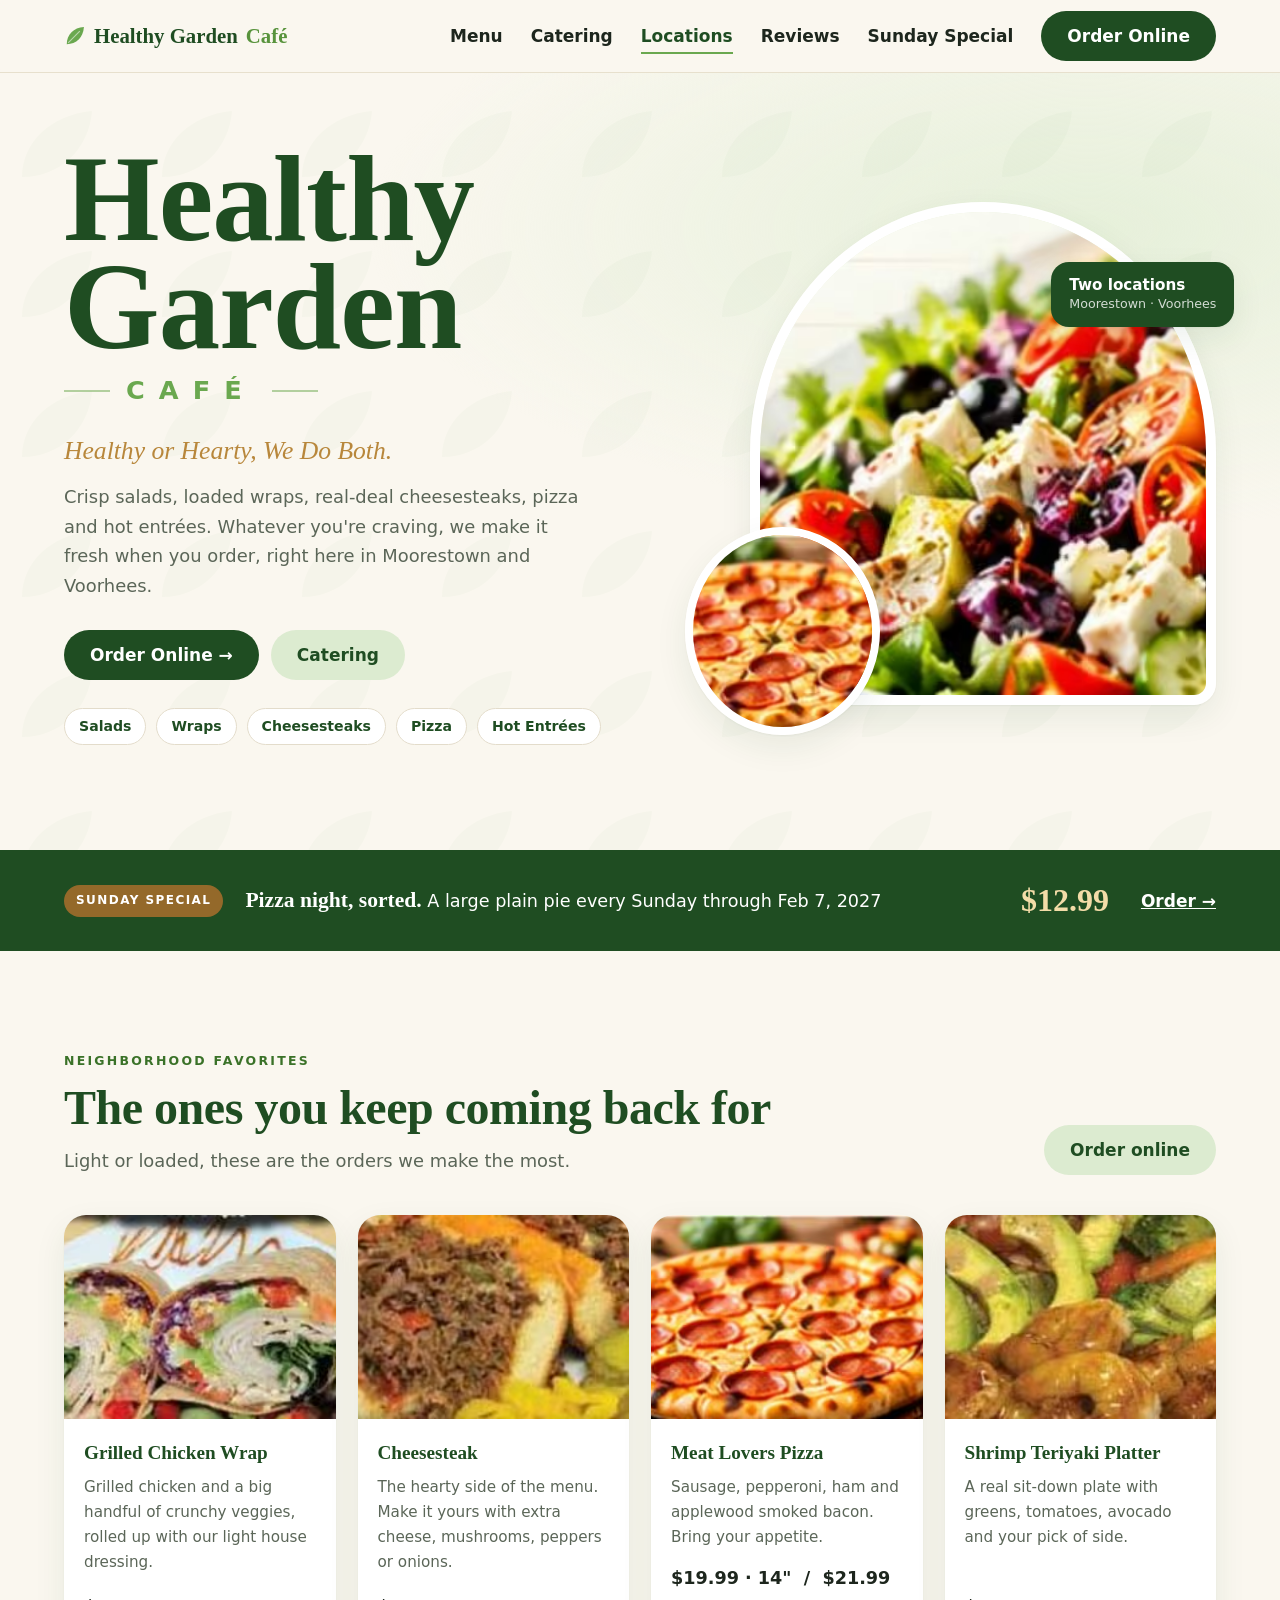
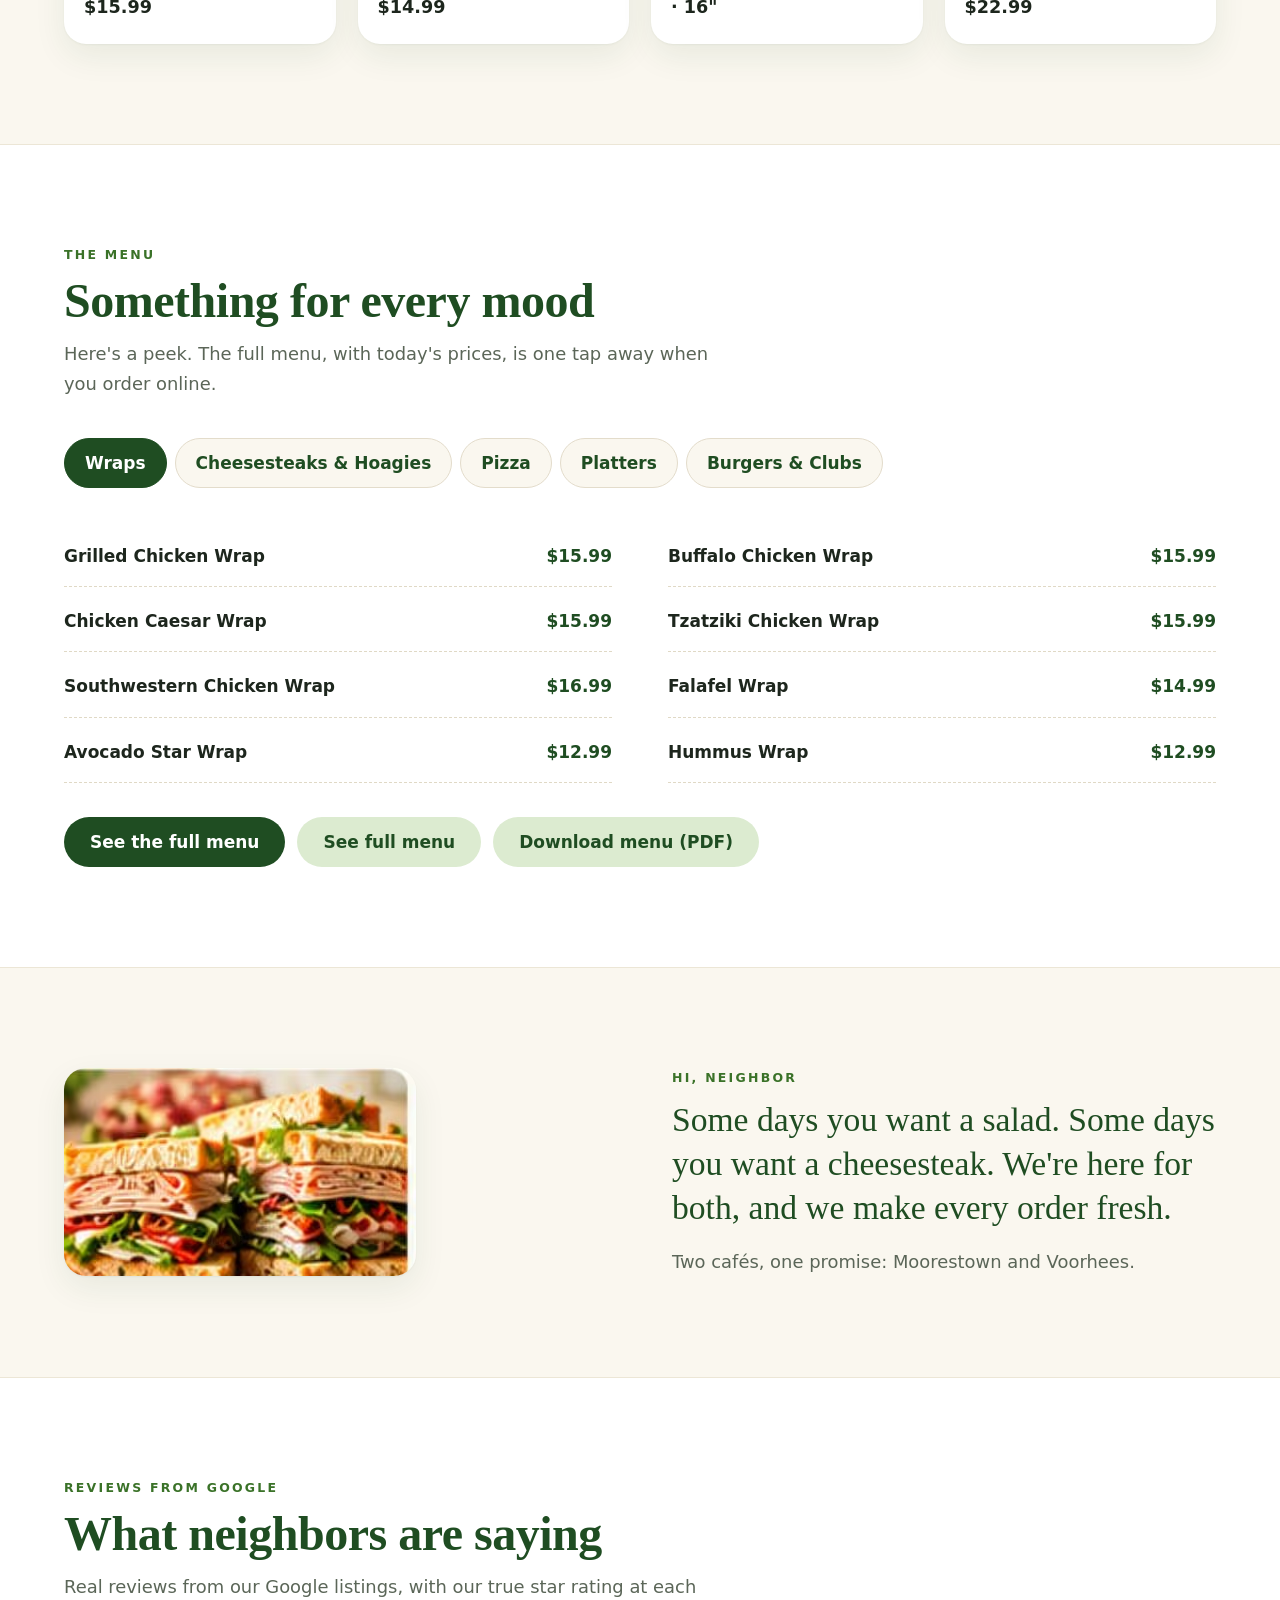
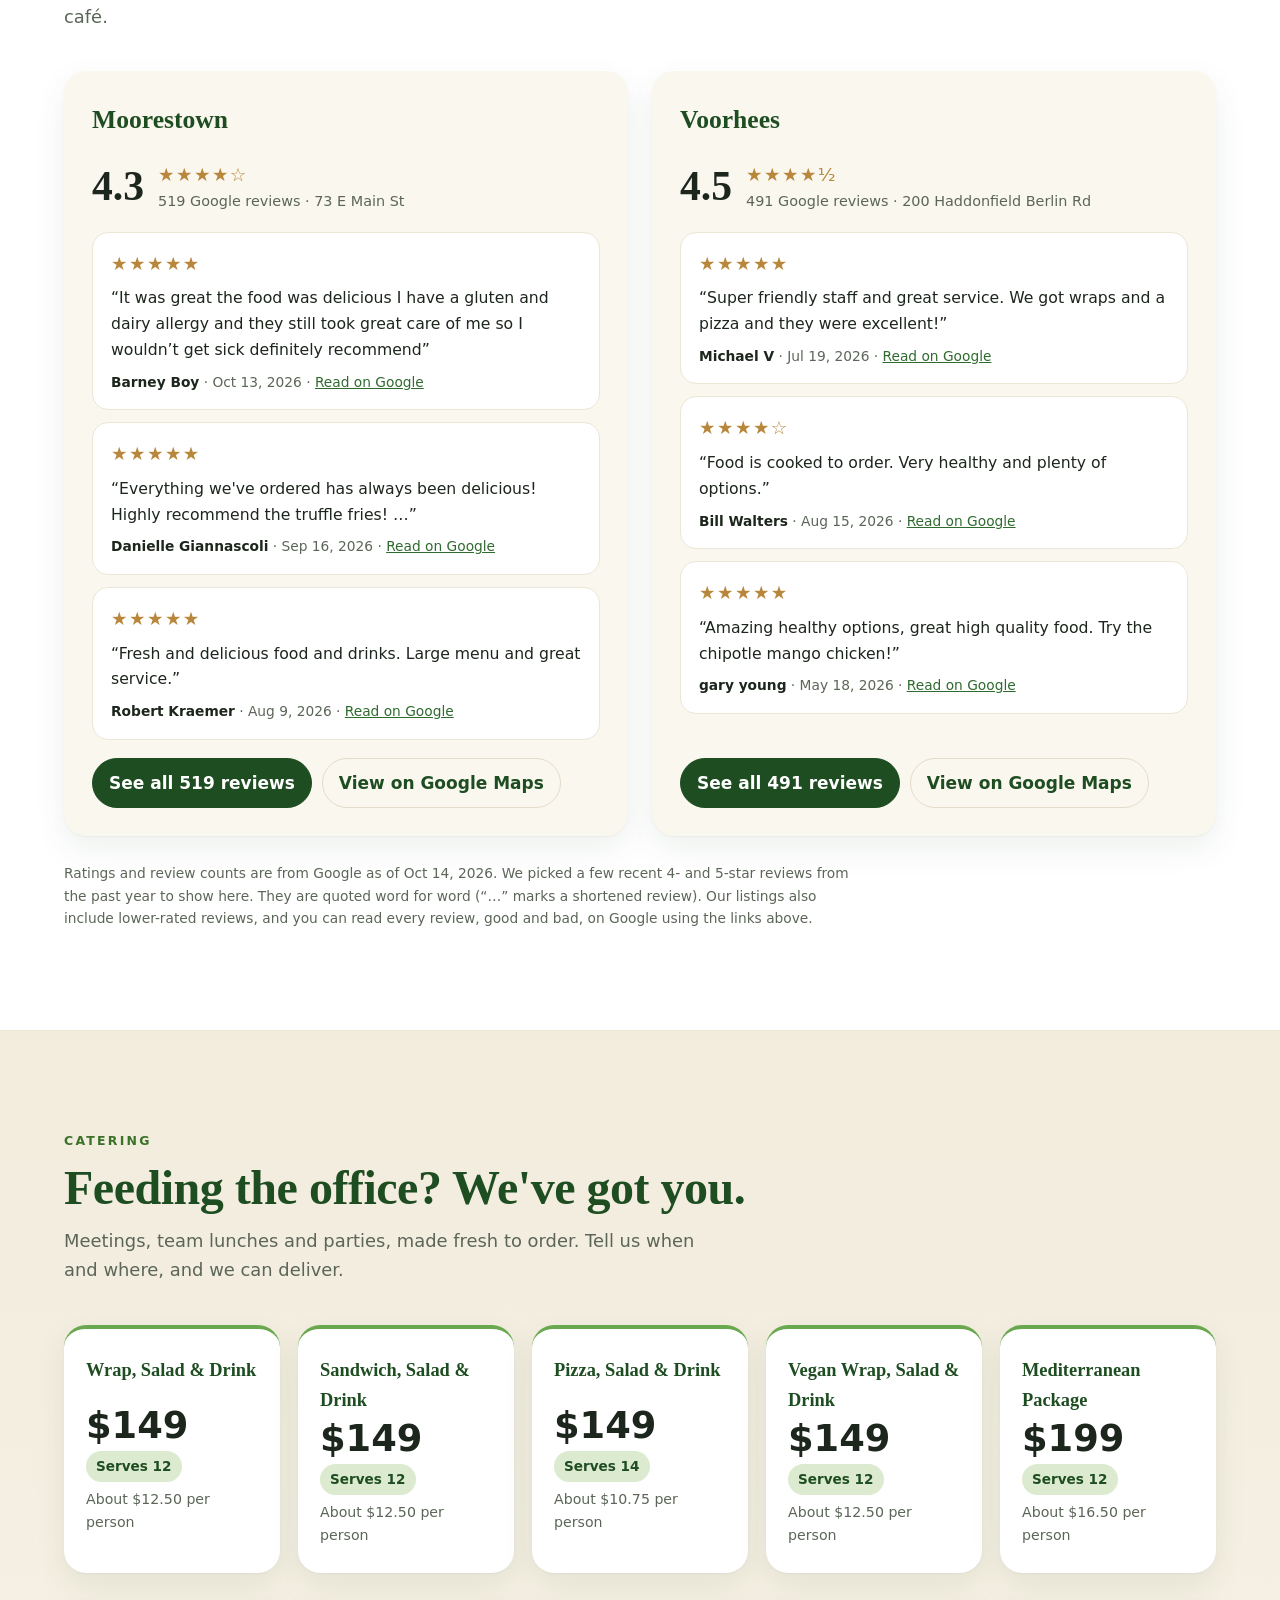
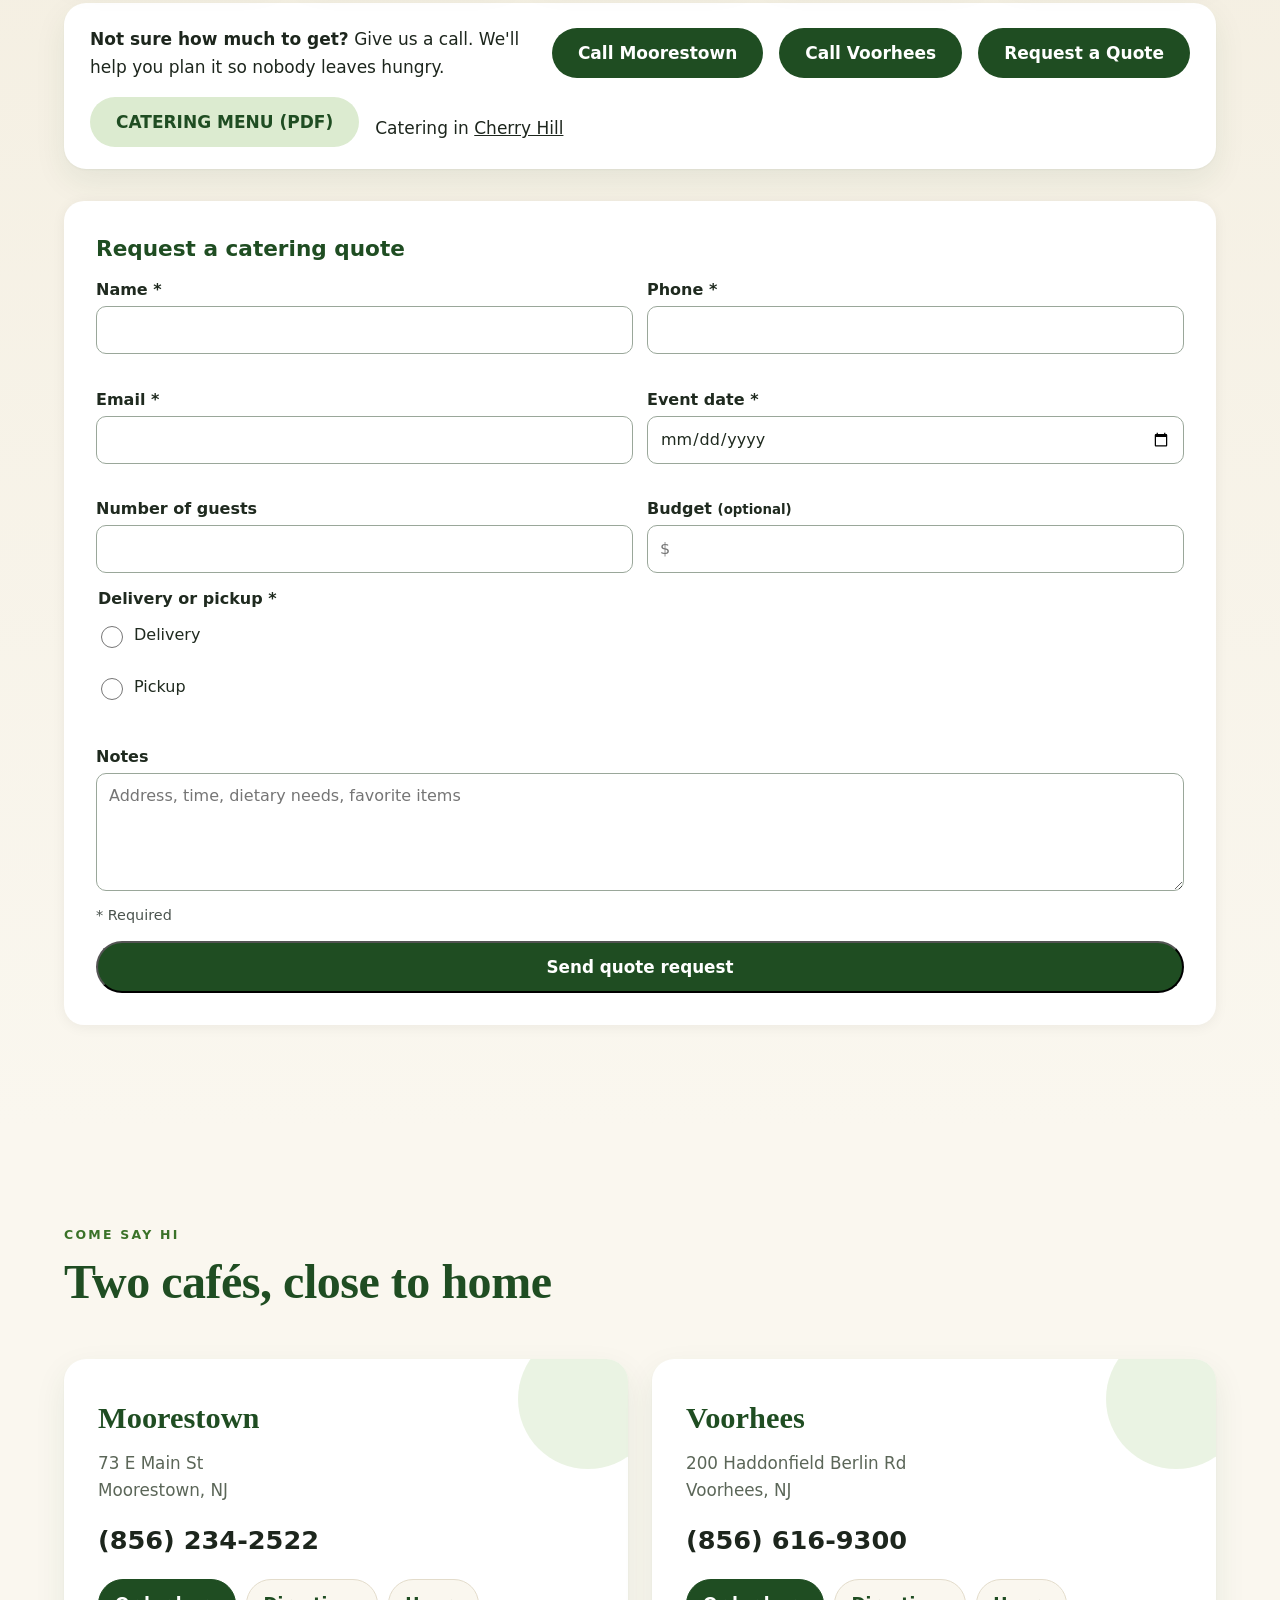
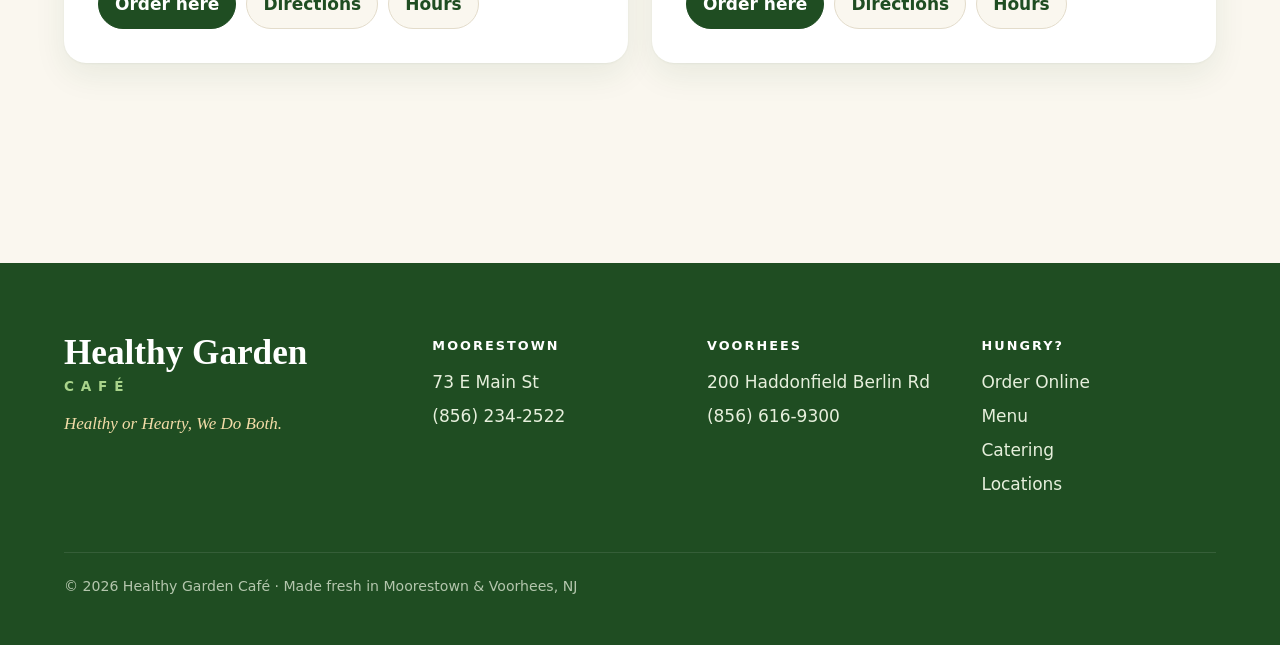
==== commit e24dc0e9: "Add Cherry Hill catering page" ====
--- a/index.html
+++ b/index.html
@@ -19,7 +19,7 @@
 .qf :focus-visible{outline:3px solid #6aa84f;outline-offset:1px}.qf [aria-invalid=true]{border-color:#b42318!important}
 .er{color:#b42318;font-size:.9rem;min-height:1.1em}.fs{border:0;padding:0;margin:0}.rd{display:inline-flex;align-items:center;gap:8px;min-height:48px;margin-right:20px;font-weight:400!important}.rd input{width:22px;height:22px;accent-color:#1f4d22}
 .rq-n{margin:0;font-size:.9rem;color:#4b544f}.qf button{min-height:52px;font:700 1.05rem/1.2 Inter,system-ui,sans-serif;width:100%}.qf-w h3{font-family:inherit;font-size:1.35rem;color:#1f4d22}.qt{padding:18px;border-left:5px solid #6aa84f;background:#f1f7ea;border-radius:10px}.qt a{font-weight:700;color:#1f4d22}
-@media(min-width:761px){.qf{grid-template-columns:1fr 1fr}.qfull{grid-column:1/-1}.qf-w{padding:32px}}</style></head><body> <svg width="0" height="0" style="position:absolute"><symbol id="lf" viewBox="0 0 64 64"><path d="M8 56C8 28 28 8 58 6c-2 30-22 50-50 50z" fill="currentColor"/><path d="M12 52L46 18" stroke="#fff" stroke-width="3" opacity=".55"/></symbol></svg> <header class="top"><div class="wrap bar"><a class="logo" href="#"><svg class="leaf"><use href="#lf"/></svg>Healthy Garden <b>Café</b></a> <nav aria-label="Main"><a href="#menu">Menu</a><a href="#catering">Catering</a><a href="#locations">Locations</a><a href="#reviews">Reviews</a><a href="#special">Sunday Special</a></nav><a class="btn btn-p" href="https://healthygardencafe.hungerrush.com" data-pick="order">Order Online</a><button type="button" class="burger" aria-label="Open menu" aria-expanded="false" aria-controls="mnav"><span></span><span></span><span></span></button></div></header> <div class="mnav" id="mnav"><a href="#menu">Menu</a><a href="#catering">Catering</a><a href="#locations">Locations</a><a href="#reviews">Reviews</a><a href="#special">Sunday Special</a><a class="btn btn-p" href="https://healthygardencafe.hungerrush.com" data-pick="order">Order Online</a></div> <main> <section class="hero" id="top"><div class="drift" aria-hidden="true"><i><svg><use href="#lf"/></svg></i><i><svg><use href="#lf"/></svg></i><i><svg><use href="#lf"/></svg></i><i><svg><use href="#lf"/></svg></i></div><div class="wrap"> <div><h1 class="wm"><span class="l1">Healthy Garden</span><span class="l2">CAFÉ</span></h1> <p class="tag">Healthy or Hearty, We Do Both.</p> <p class="sub">Crisp salads, loaded wraps, real-deal cheesesteaks, pizza and hot entrées. Whatever you're craving, we make it fresh when you order, right here in Moorestown and Voorhees.</p> <div class="ctas"><a class="btn btn-p" href="https://healthygardencafe.hungerrush.com" data-pick="order">Order Online →</a><a class="btn btn-s" href="#catering">Catering</a></div> <ul class="chips"><li>Salads</li><li>Wraps</li><li>Cheesesteaks</li><li>Pizza</li><li>Hot Entrées</li></ul></div> <div class="art"><div class="frame"><picture><source type="image/avif" srcset="img/hero-salad-240.avif 240w, img/hero-salad-360.avif 360w, img/hero-salad-500.avif 500w" sizes="(max-width:760px) 300px, 450px"><img src="img/hero-salad-500.webp" srcset="img/hero-salad-240.webp 240w, img/hero-salad-360.webp 360w, img/hero-salad-500.webp 500w" sizes="(max-width:760px) 300px, 450px" width="500" height="396" class="main" alt="Fresh garden salad with tomatoes, feta and olives" fetchpriority="high"></picture></div><picture><source type="image/avif" srcset="img/pizza-240.avif 240w, img/pizza-368.avif 368w" sizes="(max-width:760px) 134px, 195px"><img src="img/pizza-368.webp" srcset="img/pizza-240.webp 240w, img/pizza-368.webp 368w" sizes="(max-width:760px) 134px, 195px" width="368" height="208" class="mini" alt="Pizza" decoding="async"></picture><div class="badge">Two locations<small>Moorestown · Voorhees</small></div></div> </div></section> <section class="special" id="special"><div class="wrap"><span class="pill">Sunday Special</span><span class="txt"><b>Pizza night, sorted.</b> A large plain pie every Sunday through Feb 7, 2027</span><span class="price">$12.99</span><a href="https://healthygardencafe.hungerrush.com" data-pick="order">Order →</a></div></section> <section class="sec"><div class="wrap"><div class="head rv"><div><p class="eyebrow">Neighborhood favorites</p><h2>The ones you keep coming back for</h2><p class="lead">Light or loaded, these are the orders we make the most.</p></div><a class="btn btn-s" href="https://healthygardencafe.hungerrush.com" data-pick="order">Order online</a></div> <div class="feat"> <article class="fc rv"><div class="ph"><picture><source type="image/avif" srcset="img/chicken-wrap-240.avif 240w, img/chicken-wrap-360.avif 360w, img/chicken-wrap-747.avif 747w" sizes="(max-width:760px) 130px, (max-width:1000px) 48vw, 270px"><img src="img/chicken-wrap-747.webp" srcset="img/chicken-wrap-240.webp 240w, img/chicken-wrap-360.webp 360w, img/chicken-wrap-747.webp 747w" sizes="(max-width:760px) 130px, (max-width:1000px) 48vw, 270px" width="747" height="355" alt="Grilled chicken wrap" loading="lazy" style="object-position:center 75%" decoding="async"></picture></div><div class="b"><h3>Grilled Chicken Wrap</h3><p>Grilled chicken and a big handful of crunchy veggies, rolled up with our light house dressing.</p><span class="pr">$15.99</span></div></article> <article class="fc rv"><div class="ph"><picture><source type="image/avif" srcset="img/cheesesteak-240.avif 240w, img/cheesesteak-360.avif 360w, img/cheesesteak-850.avif 850w" sizes="(max-width:760px) 130px, (max-width:1000px) 48vw, 270px"><img src="img/cheesesteak-850.webp" srcset="img/cheesesteak-240.webp 240w, img/cheesesteak-360.webp 360w, img/cheesesteak-850.webp 850w" sizes="(max-width:760px) 130px, (max-width:1000px) 48vw, 270px" width="850" height="360" alt="Cheesesteak" loading="lazy" decoding="async"></picture></div><div class="b"><h3>Cheesesteak</h3><p>The hearty side of the menu. Make it yours with extra cheese, mushrooms, peppers or onions.</p><span class="pr">$14.99</span></div></article> <article class="fc rv"><div class="ph"><picture><source type="image/avif" srcset="img/pizza-240.avif 240w, img/pizza-368.avif 368w" sizes="(max-width:760px) 130px, (max-width:1000px) 48vw, 270px"><img src="img/pizza-368.webp" srcset="img/pizza-240.webp 240w, img/pizza-368.webp 368w" sizes="(max-width:760px) 130px, (max-width:1000px) 48vw, 270px" width="368" height="208" alt="Pizza" loading="lazy" decoding="async"></picture></div><div class="b"><h3>Meat Lovers Pizza</h3><p>Sausage, pepperoni, ham and applewood smoked bacon. Bring your appetite.</p><span class="pr">$19.99 · 14" &nbsp;/&nbsp; $21.99 · 16"</span></div></article> <article class="fc rv"><div class="ph"><picture><source type="image/avif" srcset="img/shrimp-teriyaki-240.avif 240w, img/shrimp-teriyaki-360.avif 360w, img/shrimp-teriyaki-770.avif 770w" sizes="(max-width:760px) 130px, (max-width:1000px) 48vw, 270px"><img src="img/shrimp-teriyaki-770.webp" srcset="img/shrimp-teriyaki-240.webp 240w, img/shrimp-teriyaki-360.webp 360w, img/shrimp-teriyaki-770.webp 770w" sizes="(max-width:760px) 130px, (max-width:1000px) 48vw, 270px" width="770" height="355" alt="Shrimp teriyaki platter" loading="lazy" decoding="async"></picture></div><div class="b"><h3>Shrimp Teriyaki Platter</h3><p>A real sit-down plate with greens, tomatoes, avocado and your pick of side.</p><span class="pr">$22.99</span></div></article> </div></div></section> <section class="sec menu" id="menu"><div class="wrap"><div class="head rv"><div><p class="eyebrow">The menu</p><h2>Something for every mood</h2><p class="lead">Here's a peek. The full menu, with today's prices, is one tap away when you order online.</p></div></div> <div class="tabs" role="tablist"> <button type="button" role="tab" aria-selected="true" data-t="w">Wraps</button><button type="button" role="tab" aria-selected="false" data-t="h">Cheesesteaks &amp; Hoagies</button><button type="button" role="tab" aria-selected="false" data-t="p">Pizza</button><button type="button" role="tab" aria-selected="false" data-t="e">Platters</button><button type="button" role="tab" aria-selected="false" data-t="b">Burgers &amp; Clubs</button></div> <div class="panel on" id="w"><div class="it"><span class="n">Grilled Chicken Wrap</span><span class="dots"></span><span class="p">$15.99</span></div><div class="it"><span class="n">Buffalo Chicken Wrap</span><span class="dots"></span><span class="p">$15.99</span></div><div class="it"><span class="n">Chicken Caesar Wrap</span><span class="dots"></span><span class="p">$15.99</span></div><div class="it"><span class="n">Tzatziki Chicken Wrap</span><span class="dots"></span><span class="p">$15.99</span></div><div class="it"><span class="n">Southwestern Chicken Wrap</span><span class="dots"></span><span class="p">$16.99</span></div><div class="it"><span class="n">Falafel Wrap</span><span class="dots"></span><span class="p">$14.99</span></div><div class="it"><span class="n">Avocado Star Wrap</span><span class="dots"></span><span class="p">$12.99</span></div><div class="it"><span class="n">Hummus Wrap</span><span class="dots"></span><span class="p">$12.99</span></div></div> <div class="panel" id="h"><div class="it"><span class="n">Cheesesteak</span><span class="dots"></span><span class="p">$14.99</span></div><div class="it"><span class="n">Chicken Cheesesteak</span><span class="dots"></span><span class="p">$14.99</span></div><div class="it"><span class="n">Buffalo Chicken Cheesesteak</span><span class="dots"></span><span class="p">$14.99</span></div><div class="it"><span class="n">Italian</span><span class="dots"></span><span class="p">$14.99</span></div><div class="it"><span class="n">Chicken Cutlet Parmigiana</span><span class="dots"></span><span class="p">$14.99</span></div><div class="it"><span class="n">Eggplant Parmigiana</span><span class="dots"></span><span class="p">$14.99</span></div></div> <div class="panel" id="p"><div class="it"><span class="n">Cheese (White or Red)<span class="d">14" / 16"</span></span><span class="dots"></span><span class="p">$15.99 / $17.99</span></div><div class="it"><span class="n">The Grandma<span class="d">16"</span></span><span class="dots"></span><span class="p">$23.99</span></div><div class="it"><span class="n">Meat Lovers<span class="d">14" / 16"</span></span><span class="dots"></span><span class="p">$19.99 / $21.99</span></div><div class="it"><span class="n">Veggie Lovers<span class="d">14" / 16"</span></span><span class="dots"></span><span class="p">$19.99 / $21.99</span></div><div class="it"><span class="n">Stromboli or Calzone<span class="d">14" / 16"</span></span><span class="dots"></span><span class="p">$16.99 / $18.99</span></div><div class="it"><span class="n">Sicilian</span><span class="dots"></span><span class="p">$22.99</span></div></div> <div class="panel" id="e"><div class="it"><span class="n">Grilled Chicken Platter</span><span class="dots"></span><span class="p">$19.99</span></div><div class="it"><span class="n">Marinated Salmon Filet Platter</span><span class="dots"></span><span class="p">$22.99</span></div><div class="it"><span class="n">Grilled Cod Filet Platter</span><span class="dots"></span><span class="p">$21.99</span></div><div class="it"><span class="n">Shrimp Teriyaki Platter</span><span class="dots"></span><span class="p">$22.99</span></div><div class="it"><span class="n">Housemade Turkey Burger Platter</span><span class="dots"></span><span class="p">$19.99</span></div><div class="it"><span class="n">Falafel Platter</span><span class="dots"></span><span class="p">$18.99</span></div></div> <div class="panel" id="b"><div class="it"><span class="n">Angus Beef Burger</span><span class="dots"></span><span class="p">$16.99</span></div><div class="it"><span class="n">Black Bean Burger</span><span class="dots"></span><span class="p">$16.99</span></div><div class="it"><span class="n">Beyond Burger</span><span class="dots"></span><span class="p">$16.99</span></div><div class="it"><span class="n">Turkey Burger</span><span class="dots"></span><span class="p">$16.99</span></div><div class="it"><span class="n">Grilled Chicken Club</span><span class="dots"></span><span class="p">$16.99</span></div><div class="it"><span class="n">Home Roasted Turkey Club</span><span class="dots"></span><span class="p">$16.99</span></div></div> <div class="more"><a class="btn btn-p" href="https://healthygardencafe.hungerrush.com" data-pick="order">See the full menu</a><a class="btn btn-s" href="menu.html">See full menu</a><a class="btn btn-s" download="Healthy-Garden-Regular-Menu.pdf" href="menus/Healthy-Garden-Regular-Menu.pdf">Download menu (PDF)</a></div> </div></section> <section class="sec"><div class="wrap about rv"><picture><source type="image/avif" srcset="img/sandwiches-240.avif 240w, img/sandwiches-352.avif 352w" sizes="(max-width:760px) 92vw, 352px"><img src="img/sandwiches-352.webp" srcset="img/sandwiches-240.webp 240w, img/sandwiches-352.webp 352w" sizes="(max-width:760px) 92vw, 352px" width="352" height="208" alt="Fresh sandwiches" loading="lazy" decoding="async"></picture><div><p class="eyebrow">Hi, neighbor</p><blockquote>Some days you want a salad. Some days you want a cheesesteak. We're here for both, and we make every order fresh.</blockquote><p class="lead" style="margin-top:18px">Two cafés, one promise: Moorestown and Voorhees.</p></div></div></section> <section class="sec rvw" id="reviews"><div class="wrap"><div class="head rv"><div><p class="eyebrow">Reviews from Google</p><h2>What neighbors are saying</h2><p class="lead">Real reviews from our Google listings, with our true star rating at each café.</p></div></div><div class="rs"><article class="rstore rv" aria-labelledby="r-Moorestown"><h3 id="r-Moorestown">Moorestown</h3><div class="rsum"><span class="avg">4.3</span><div><span class="st" role="img" aria-label="Rated 4.3 out of 5 on Google">★★★★☆</span><small>519 Google reviews · 73 E Main St</small></div></div><ul class="rq"><li><span class="st" role="img" aria-label="5 out of 5 stars">★★★★★</span><blockquote><p>“It was great the food was delicious I have a gluten and dairy allergy and they still took great care of me so I wouldn’t get sick definitely recommend”</p></blockquote><p class="by"><b>Barney Boy</b> · Oct 13, 2026 · <a href="https://www.google.com/maps/reviews/data=!4m8!14m7!1m6!2m5!1sCi9DQUlRQUNvZENodHljRjlvT2pKRVZsZEhaRE5XU2pCSVNYWlFORkJ0TUhGR1dsRRAB!2m1!1s0x0:0x44cc39cfcce86572!3m1!1s2@1:CAIQACodChtycF9oOjJEVldHZDNWSjBISXZQNFBtMHFGWlE%7C%7C?hl=en" rel="noopener">Read on Google</a></p></li><li><span class="st" role="img" aria-label="5 out of 5 stars">★★★★★</span><blockquote><p>“Everything we&#x27;ve ordered has always been delicious! Highly recommend the truffle fries! …”</p></blockquote><p class="by"><b>Danielle Giannascoli</b> · Sep 16, 2026 · <a href="https://www.google.com/maps/reviews/data=!4m8!14m7!1m6!2m5!1sCi9DQUlRQUNvZENodHljRjlvT25WT1VtVldUamROVVZsS2JVVktMVTh6Tm1ZdFNVRRAB!2m1!1s0x0:0x44cc39cfcce86572!3m1!1s2@1:CAIQACodChtycF9oOnVOUmVWTjdNUVlKbUVKLU8zNmYtSUE%7C%7C?hl=en" rel="noopener">Read on Google</a></p></li><li><span class="st" role="img" aria-label="5 out of 5 stars">★★★★★</span><blockquote><p>“Fresh and delicious food and drinks. Large menu and great service.”</p></blockquote><p class="by"><b>Robert Kraemer</b> · Aug 9, 2026 · <a href="https://www.google.com/maps/reviews/data=!4m8!14m7!1m6!2m5!1sCi9DQUlRQUNvZENodHljRjlvT2t0b1l6TnlZMFZPVFV4V2IyMHdiRkZHVkRCMmEyYxAB!2m1!1s0x0:0x44cc39cfcce86572!3m1!1s2@1:CAIQACodChtycF9oOktoYzNyY0VOTUxWb20wbFFGVDB2a2c%7C%7C?hl=en" rel="noopener">Read on Google</a></p></li></ul><div class="lk"><a class="o" href="https://search.google.com/local/reviews?placeid=ChIJPcBNUWc1wYkRcmXozM85zEQ" rel="noopener">See all 519 reviews</a><a href="https://www.google.com/maps/place/?q=place_id:ChIJPcBNUWc1wYkRcmXozM85zEQ" rel="noopener">View on Google Maps</a></div></article><article class="rstore rv" aria-labelledby="r-Voorhees"><h3 id="r-Voorhees">Voorhees</h3><div class="rsum"><span class="avg">4.5</span><div><span class="st" role="img" aria-label="Rated 4.5 out of 5 on Google">★★★★½</span><small>491 Google reviews · 200 Haddonfield Berlin Rd</small></div></div><ul class="rq"><li><span class="st" role="img" aria-label="5 out of 5 stars">★★★★★</span><blockquote><p>“Super friendly staff and great service. We got wraps and a pizza and they were excellent!”</p></blockquote><p class="by"><b>Michael V</b> · Jul 19, 2026 · <a href="https://www.google.com/maps/reviews/data=!4m8!14m7!1m6!2m5!1sCi9DQUlRQUNvZENodHljRjlvT21oNVNVNU1OVVoxYzBaNU1sZ3pabTR6ZURGVVpXYxAB!2m1!1s0x0:0x8e7ba91c34b36835!3m1!1s2@1:CAIQACodChtycF9oOmh5SU5MNUZ1c0Z5MlgzZm4zeDFUZWc%7C%7C?hl=en" rel="noopener">Read on Google</a></p></li><li><span class="st" role="img" aria-label="4 out of 5 stars">★★★★☆</span><blockquote><p>“Food is cooked to order. Very healthy and plenty of options.”</p></blockquote><p class="by"><b>Bill Walters</b> · Aug 15, 2026 · <a href="https://www.google.com/maps/reviews/data=!4m8!14m7!1m6!2m5!1sChZDSUhNMG9nS0VJQ0FnSUNHNHV2bE5REAE!2m1!1s0x0:0x8e7ba91c34b36835!3m1!1s2@1:CIHM0ogKEICAgICG4uvlNQ%7C%7C?hl=en" rel="noopener">Read on Google</a></p></li><li><span class="st" role="img" aria-label="5 out of 5 stars">★★★★★</span><blockquote><p>“Amazing healthy options, great high quality food. Try the chipotle mango chicken!”</p></blockquote><p class="by"><b>gary young</b> · May 18, 2026 · <a href="https://www.google.com/maps/reviews/data=!4m8!14m7!1m6!2m5!1sCi9DQUlRQUNvZENodHljRjlvT2t4ME9WZGpOME5uYUdaQ01IWndSM0JmWTJSRlRVRRAB!2m1!1s0x0:0x8e7ba91c34b36835!3m1!1s2@1:CAIQACodChtycF9oOkx0OVdjN0NnaGZCMHZwR3BfY2RFTUE%7C%7C?hl=en" rel="noopener">Read on Google</a></p></li></ul><div class="lk"><a class="o" href="https://search.google.com/local/reviews?placeid=ChIJZ_lA4t7MxokRNWizNBype44" rel="noopener">See all 491 reviews</a><a href="https://www.google.com/maps/place/?q=place_id:ChIJZ_lA4t7MxokRNWizNBype44" rel="noopener">View on Google Maps</a></div></article></div><p class="rnote">Ratings and review counts are from Google as of Oct 14, 2026. We picked a few recent 4- and 5-star reviews from the past year to show here. They are quoted word for word (“…” marks a shortened review). Our listings also include lower-rated reviews, and you can read every review, good and bad, on Google using the links above.</p></div></section> <section class="sec cat" id="catering"><div class="wrap"><div class="head rv"><div><p class="eyebrow">Catering</p><h2>Feeding the office? We've got you.</h2><p class="lead">Meetings, team lunches and parties, made fresh to order. Tell us when and where, and we can deliver.</p></div></div> <ul class="pk"> <li class="rv"><h3>Wrap, Salad &amp; Drink</h3><span class="pr">$149</span><span class="sv">Serves 12</span><small>About $12.50 per person</small></li> <li class="rv"><h3>Sandwich, Salad &amp; Drink</h3><span class="pr">$149</span><span class="sv">Serves 12</span><small>About $12.50 per person</small></li> <li class="rv"><h3>Pizza, Salad &amp; Drink</h3><span class="pr">$149</span><span class="sv">Serves 14</span><small>About $10.75 per person</small></li> <li class="rv"><h3>Vegan Wrap, Salad &amp; Drink</h3><span class="pr">$149</span><span class="sv">Serves 12</span><small>About $12.50 per person</small></li> <li class="rv"><h3>Mediterranean Package</h3><span class="pr">$199</span><span class="sv">Serves 12</span><small>About $16.50 per person</small></li></ul> <div class="note rv"><p><b>Not sure how much to get?</b> Give us a call. We'll help you plan it so nobody leaves hungry.</p><a class="btn btn-p" href="tel:+18562342522">Call Moorestown</a><a class="btn btn-p" href="tel:+18566169300">Call Voorhees</a><a class="btn btn-p" href="#quote-form">Request a Quote</a><a class="btn btn-s" href="https://www.healthygardencafe.com/files/healthy-garden-catering-menu.pdf" target="_blank" rel="noopener">CATERING MENU (PDF)</a></div>
+@media(min-width:761px){.qf{grid-template-columns:1fr 1fr}.qfull{grid-column:1/-1}.qf-w{padding:32px}}</style></head><body> <svg width="0" height="0" style="position:absolute"><symbol id="lf" viewBox="0 0 64 64"><path d="M8 56C8 28 28 8 58 6c-2 30-22 50-50 50z" fill="currentColor"/><path d="M12 52L46 18" stroke="#fff" stroke-width="3" opacity=".55"/></symbol></svg> <header class="top"><div class="wrap bar"><a class="logo" href="#"><svg class="leaf"><use href="#lf"/></svg>Healthy Garden <b>Café</b></a> <nav aria-label="Main"><a href="#menu">Menu</a><a href="#catering">Catering</a><a href="#locations">Locations</a><a href="#reviews">Reviews</a><a href="#special">Sunday Special</a></nav><a class="btn btn-p" href="https://healthygardencafe.hungerrush.com" data-pick="order">Order Online</a><button type="button" class="burger" aria-label="Open menu" aria-expanded="false" aria-controls="mnav"><span></span><span></span><span></span></button></div></header> <div class="mnav" id="mnav"><a href="#menu">Menu</a><a href="#catering">Catering</a><a href="#locations">Locations</a><a href="#reviews">Reviews</a><a href="#special">Sunday Special</a><a class="btn btn-p" href="https://healthygardencafe.hungerrush.com" data-pick="order">Order Online</a></div> <main> <section class="hero" id="top"><div class="drift" aria-hidden="true"><i><svg><use href="#lf"/></svg></i><i><svg><use href="#lf"/></svg></i><i><svg><use href="#lf"/></svg></i><i><svg><use href="#lf"/></svg></i></div><div class="wrap"> <div><h1 class="wm"><span class="l1">Healthy Garden</span><span class="l2">CAFÉ</span></h1> <p class="tag">Healthy or Hearty, We Do Both.</p> <p class="sub">Crisp salads, loaded wraps, real-deal cheesesteaks, pizza and hot entrées. Whatever you're craving, we make it fresh when you order, right here in Moorestown and Voorhees.</p> <div class="ctas"><a class="btn btn-p" href="https://healthygardencafe.hungerrush.com" data-pick="order">Order Online →</a><a class="btn btn-s" href="#catering">Catering</a></div> <ul class="chips"><li>Salads</li><li>Wraps</li><li>Cheesesteaks</li><li>Pizza</li><li>Hot Entrées</li></ul></div> <div class="art"><div class="frame"><picture><source type="image/avif" srcset="img/hero-salad-240.avif 240w, img/hero-salad-360.avif 360w, img/hero-salad-500.avif 500w" sizes="(max-width:760px) 300px, 450px"><img src="img/hero-salad-500.webp" srcset="img/hero-salad-240.webp 240w, img/hero-salad-360.webp 360w, img/hero-salad-500.webp 500w" sizes="(max-width:760px) 300px, 450px" width="500" height="396" class="main" alt="Fresh garden salad with tomatoes, feta and olives" fetchpriority="high"></picture></div><picture><source type="image/avif" srcset="img/pizza-240.avif 240w, img/pizza-368.avif 368w" sizes="(max-width:760px) 134px, 195px"><img src="img/pizza-368.webp" srcset="img/pizza-240.webp 240w, img/pizza-368.webp 368w" sizes="(max-width:760px) 134px, 195px" width="368" height="208" class="mini" alt="Pizza" decoding="async"></picture><div class="badge">Two locations<small>Moorestown · Voorhees</small></div></div> </div></section> <section class="special" id="special"><div class="wrap"><span class="pill">Sunday Special</span><span class="txt"><b>Pizza night, sorted.</b> A large plain pie every Sunday through Feb 7, 2027</span><span class="price">$12.99</span><a href="https://healthygardencafe.hungerrush.com" data-pick="order">Order →</a></div></section> <section class="sec"><div class="wrap"><div class="head rv"><div><p class="eyebrow">Neighborhood favorites</p><h2>The ones you keep coming back for</h2><p class="lead">Light or loaded, these are the orders we make the most.</p></div><a class="btn btn-s" href="https://healthygardencafe.hungerrush.com" data-pick="order">Order online</a></div> <div class="feat"> <article class="fc rv"><div class="ph"><picture><source type="image/avif" srcset="img/chicken-wrap-240.avif 240w, img/chicken-wrap-360.avif 360w, img/chicken-wrap-747.avif 747w" sizes="(max-width:760px) 130px, (max-width:1000px) 48vw, 270px"><img src="img/chicken-wrap-747.webp" srcset="img/chicken-wrap-240.webp 240w, img/chicken-wrap-360.webp 360w, img/chicken-wrap-747.webp 747w" sizes="(max-width:760px) 130px, (max-width:1000px) 48vw, 270px" width="747" height="355" alt="Grilled chicken wrap" loading="lazy" style="object-position:center 75%" decoding="async"></picture></div><div class="b"><h3>Grilled Chicken Wrap</h3><p>Grilled chicken and a big handful of crunchy veggies, rolled up with our light house dressing.</p><span class="pr">$15.99</span></div></article> <article class="fc rv"><div class="ph"><picture><source type="image/avif" srcset="img/cheesesteak-240.avif 240w, img/cheesesteak-360.avif 360w, img/cheesesteak-850.avif 850w" sizes="(max-width:760px) 130px, (max-width:1000px) 48vw, 270px"><img src="img/cheesesteak-850.webp" srcset="img/cheesesteak-240.webp 240w, img/cheesesteak-360.webp 360w, img/cheesesteak-850.webp 850w" sizes="(max-width:760px) 130px, (max-width:1000px) 48vw, 270px" width="850" height="360" alt="Cheesesteak" loading="lazy" decoding="async"></picture></div><div class="b"><h3>Cheesesteak</h3><p>The hearty side of the menu. Make it yours with extra cheese, mushrooms, peppers or onions.</p><span class="pr">$14.99</span></div></article> <article class="fc rv"><div class="ph"><picture><source type="image/avif" srcset="img/pizza-240.avif 240w, img/pizza-368.avif 368w" sizes="(max-width:760px) 130px, (max-width:1000px) 48vw, 270px"><img src="img/pizza-368.webp" srcset="img/pizza-240.webp 240w, img/pizza-368.webp 368w" sizes="(max-width:760px) 130px, (max-width:1000px) 48vw, 270px" width="368" height="208" alt="Pizza" loading="lazy" decoding="async"></picture></div><div class="b"><h3>Meat Lovers Pizza</h3><p>Sausage, pepperoni, ham and applewood smoked bacon. Bring your appetite.</p><span class="pr">$19.99 · 14" &nbsp;/&nbsp; $21.99 · 16"</span></div></article> <article class="fc rv"><div class="ph"><picture><source type="image/avif" srcset="img/shrimp-teriyaki-240.avif 240w, img/shrimp-teriyaki-360.avif 360w, img/shrimp-teriyaki-770.avif 770w" sizes="(max-width:760px) 130px, (max-width:1000px) 48vw, 270px"><img src="img/shrimp-teriyaki-770.webp" srcset="img/shrimp-teriyaki-240.webp 240w, img/shrimp-teriyaki-360.webp 360w, img/shrimp-teriyaki-770.webp 770w" sizes="(max-width:760px) 130px, (max-width:1000px) 48vw, 270px" width="770" height="355" alt="Shrimp teriyaki platter" loading="lazy" decoding="async"></picture></div><div class="b"><h3>Shrimp Teriyaki Platter</h3><p>A real sit-down plate with greens, tomatoes, avocado and your pick of side.</p><span class="pr">$22.99</span></div></article> </div></div></section> <section class="sec menu" id="menu"><div class="wrap"><div class="head rv"><div><p class="eyebrow">The menu</p><h2>Something for every mood</h2><p class="lead">Here's a peek. The full menu, with today's prices, is one tap away when you order online.</p></div></div> <div class="tabs" role="tablist"> <button type="button" role="tab" aria-selected="true" data-t="w">Wraps</button><button type="button" role="tab" aria-selected="false" data-t="h">Cheesesteaks &amp; Hoagies</button><button type="button" role="tab" aria-selected="false" data-t="p">Pizza</button><button type="button" role="tab" aria-selected="false" data-t="e">Platters</button><button type="button" role="tab" aria-selected="false" data-t="b">Burgers &amp; Clubs</button></div> <div class="panel on" id="w"><div class="it"><span class="n">Grilled Chicken Wrap</span><span class="dots"></span><span class="p">$15.99</span></div><div class="it"><span class="n">Buffalo Chicken Wrap</span><span class="dots"></span><span class="p">$15.99</span></div><div class="it"><span class="n">Chicken Caesar Wrap</span><span class="dots"></span><span class="p">$15.99</span></div><div class="it"><span class="n">Tzatziki Chicken Wrap</span><span class="dots"></span><span class="p">$15.99</span></div><div class="it"><span class="n">Southwestern Chicken Wrap</span><span class="dots"></span><span class="p">$16.99</span></div><div class="it"><span class="n">Falafel Wrap</span><span class="dots"></span><span class="p">$14.99</span></div><div class="it"><span class="n">Avocado Star Wrap</span><span class="dots"></span><span class="p">$12.99</span></div><div class="it"><span class="n">Hummus Wrap</span><span class="dots"></span><span class="p">$12.99</span></div></div> <div class="panel" id="h"><div class="it"><span class="n">Cheesesteak</span><span class="dots"></span><span class="p">$14.99</span></div><div class="it"><span class="n">Chicken Cheesesteak</span><span class="dots"></span><span class="p">$14.99</span></div><div class="it"><span class="n">Buffalo Chicken Cheesesteak</span><span class="dots"></span><span class="p">$14.99</span></div><div class="it"><span class="n">Italian</span><span class="dots"></span><span class="p">$14.99</span></div><div class="it"><span class="n">Chicken Cutlet Parmigiana</span><span class="dots"></span><span class="p">$14.99</span></div><div class="it"><span class="n">Eggplant Parmigiana</span><span class="dots"></span><span class="p">$14.99</span></div></div> <div class="panel" id="p"><div class="it"><span class="n">Cheese (White or Red)<span class="d">14" / 16"</span></span><span class="dots"></span><span class="p">$15.99 / $17.99</span></div><div class="it"><span class="n">The Grandma<span class="d">16"</span></span><span class="dots"></span><span class="p">$23.99</span></div><div class="it"><span class="n">Meat Lovers<span class="d">14" / 16"</span></span><span class="dots"></span><span class="p">$19.99 / $21.99</span></div><div class="it"><span class="n">Veggie Lovers<span class="d">14" / 16"</span></span><span class="dots"></span><span class="p">$19.99 / $21.99</span></div><div class="it"><span class="n">Stromboli or Calzone<span class="d">14" / 16"</span></span><span class="dots"></span><span class="p">$16.99 / $18.99</span></div><div class="it"><span class="n">Sicilian</span><span class="dots"></span><span class="p">$22.99</span></div></div> <div class="panel" id="e"><div class="it"><span class="n">Grilled Chicken Platter</span><span class="dots"></span><span class="p">$19.99</span></div><div class="it"><span class="n">Marinated Salmon Filet Platter</span><span class="dots"></span><span class="p">$22.99</span></div><div class="it"><span class="n">Grilled Cod Filet Platter</span><span class="dots"></span><span class="p">$21.99</span></div><div class="it"><span class="n">Shrimp Teriyaki Platter</span><span class="dots"></span><span class="p">$22.99</span></div><div class="it"><span class="n">Housemade Turkey Burger Platter</span><span class="dots"></span><span class="p">$19.99</span></div><div class="it"><span class="n">Falafel Platter</span><span class="dots"></span><span class="p">$18.99</span></div></div> <div class="panel" id="b"><div class="it"><span class="n">Angus Beef Burger</span><span class="dots"></span><span class="p">$16.99</span></div><div class="it"><span class="n">Black Bean Burger</span><span class="dots"></span><span class="p">$16.99</span></div><div class="it"><span class="n">Beyond Burger</span><span class="dots"></span><span class="p">$16.99</span></div><div class="it"><span class="n">Turkey Burger</span><span class="dots"></span><span class="p">$16.99</span></div><div class="it"><span class="n">Grilled Chicken Club</span><span class="dots"></span><span class="p">$16.99</span></div><div class="it"><span class="n">Home Roasted Turkey Club</span><span class="dots"></span><span class="p">$16.99</span></div></div> <div class="more"><a class="btn btn-p" href="https://healthygardencafe.hungerrush.com" data-pick="order">See the full menu</a><a class="btn btn-s" href="menu.html">See full menu</a><a class="btn btn-s" download="Healthy-Garden-Regular-Menu.pdf" href="menus/Healthy-Garden-Regular-Menu.pdf">Download menu (PDF)</a></div> </div></section> <section class="sec"><div class="wrap about rv"><picture><source type="image/avif" srcset="img/sandwiches-240.avif 240w, img/sandwiches-352.avif 352w" sizes="(max-width:760px) 92vw, 352px"><img src="img/sandwiches-352.webp" srcset="img/sandwiches-240.webp 240w, img/sandwiches-352.webp 352w" sizes="(max-width:760px) 92vw, 352px" width="352" height="208" alt="Fresh sandwiches" loading="lazy" decoding="async"></picture><div><p class="eyebrow">Hi, neighbor</p><blockquote>Some days you want a salad. Some days you want a cheesesteak. We're here for both, and we make every order fresh.</blockquote><p class="lead" style="margin-top:18px">Two cafés, one promise: Moorestown and Voorhees.</p></div></div></section> <section class="sec rvw" id="reviews"><div class="wrap"><div class="head rv"><div><p class="eyebrow">Reviews from Google</p><h2>What neighbors are saying</h2><p class="lead">Real reviews from our Google listings, with our true star rating at each café.</p></div></div><div class="rs"><article class="rstore rv" aria-labelledby="r-Moorestown"><h3 id="r-Moorestown">Moorestown</h3><div class="rsum"><span class="avg">4.3</span><div><span class="st" role="img" aria-label="Rated 4.3 out of 5 on Google">★★★★☆</span><small>519 Google reviews · 73 E Main St</small></div></div><ul class="rq"><li><span class="st" role="img" aria-label="5 out of 5 stars">★★★★★</span><blockquote><p>“It was great the food was delicious I have a gluten and dairy allergy and they still took great care of me so I wouldn’t get sick definitely recommend”</p></blockquote><p class="by"><b>Barney Boy</b> · Oct 13, 2026 · <a href="https://www.google.com/maps/reviews/data=!4m8!14m7!1m6!2m5!1sCi9DQUlRQUNvZENodHljRjlvT2pKRVZsZEhaRE5XU2pCSVNYWlFORkJ0TUhGR1dsRRAB!2m1!1s0x0:0x44cc39cfcce86572!3m1!1s2@1:CAIQACodChtycF9oOjJEVldHZDNWSjBISXZQNFBtMHFGWlE%7C%7C?hl=en" rel="noopener">Read on Google</a></p></li><li><span class="st" role="img" aria-label="5 out of 5 stars">★★★★★</span><blockquote><p>“Everything we&#x27;ve ordered has always been delicious! Highly recommend the truffle fries! …”</p></blockquote><p class="by"><b>Danielle Giannascoli</b> · Sep 16, 2026 · <a href="https://www.google.com/maps/reviews/data=!4m8!14m7!1m6!2m5!1sCi9DQUlRQUNvZENodHljRjlvT25WT1VtVldUamROVVZsS2JVVktMVTh6Tm1ZdFNVRRAB!2m1!1s0x0:0x44cc39cfcce86572!3m1!1s2@1:CAIQACodChtycF9oOnVOUmVWTjdNUVlKbUVKLU8zNmYtSUE%7C%7C?hl=en" rel="noopener">Read on Google</a></p></li><li><span class="st" role="img" aria-label="5 out of 5 stars">★★★★★</span><blockquote><p>“Fresh and delicious food and drinks. Large menu and great service.”</p></blockquote><p class="by"><b>Robert Kraemer</b> · Aug 9, 2026 · <a href="https://www.google.com/maps/reviews/data=!4m8!14m7!1m6!2m5!1sCi9DQUlRQUNvZENodHljRjlvT2t0b1l6TnlZMFZPVFV4V2IyMHdiRkZHVkRCMmEyYxAB!2m1!1s0x0:0x44cc39cfcce86572!3m1!1s2@1:CAIQACodChtycF9oOktoYzNyY0VOTUxWb20wbFFGVDB2a2c%7C%7C?hl=en" rel="noopener">Read on Google</a></p></li></ul><div class="lk"><a class="o" href="https://search.google.com/local/reviews?placeid=ChIJPcBNUWc1wYkRcmXozM85zEQ" rel="noopener">See all 519 reviews</a><a href="https://www.google.com/maps/place/?q=place_id:ChIJPcBNUWc1wYkRcmXozM85zEQ" rel="noopener">View on Google Maps</a></div></article><article class="rstore rv" aria-labelledby="r-Voorhees"><h3 id="r-Voorhees">Voorhees</h3><div class="rsum"><span class="avg">4.5</span><div><span class="st" role="img" aria-label="Rated 4.5 out of 5 on Google">★★★★½</span><small>491 Google reviews · 200 Haddonfield Berlin Rd</small></div></div><ul class="rq"><li><span class="st" role="img" aria-label="5 out of 5 stars">★★★★★</span><blockquote><p>“Super friendly staff and great service. We got wraps and a pizza and they were excellent!”</p></blockquote><p class="by"><b>Michael V</b> · Jul 19, 2026 · <a href="https://www.google.com/maps/reviews/data=!4m8!14m7!1m6!2m5!1sCi9DQUlRQUNvZENodHljRjlvT21oNVNVNU1OVVoxYzBaNU1sZ3pabTR6ZURGVVpXYxAB!2m1!1s0x0:0x8e7ba91c34b36835!3m1!1s2@1:CAIQACodChtycF9oOmh5SU5MNUZ1c0Z5MlgzZm4zeDFUZWc%7C%7C?hl=en" rel="noopener">Read on Google</a></p></li><li><span class="st" role="img" aria-label="4 out of 5 stars">★★★★☆</span><blockquote><p>“Food is cooked to order. Very healthy and plenty of options.”</p></blockquote><p class="by"><b>Bill Walters</b> · Aug 15, 2026 · <a href="https://www.google.com/maps/reviews/data=!4m8!14m7!1m6!2m5!1sChZDSUhNMG9nS0VJQ0FnSUNHNHV2bE5REAE!2m1!1s0x0:0x8e7ba91c34b36835!3m1!1s2@1:CIHM0ogKEICAgICG4uvlNQ%7C%7C?hl=en" rel="noopener">Read on Google</a></p></li><li><span class="st" role="img" aria-label="5 out of 5 stars">★★★★★</span><blockquote><p>“Amazing healthy options, great high quality food. Try the chipotle mango chicken!”</p></blockquote><p class="by"><b>gary young</b> · May 18, 2026 · <a href="https://www.google.com/maps/reviews/data=!4m8!14m7!1m6!2m5!1sCi9DQUlRQUNvZENodHljRjlvT2t4ME9WZGpOME5uYUdaQ01IWndSM0JmWTJSRlRVRRAB!2m1!1s0x0:0x8e7ba91c34b36835!3m1!1s2@1:CAIQACodChtycF9oOkx0OVdjN0NnaGZCMHZwR3BfY2RFTUE%7C%7C?hl=en" rel="noopener">Read on Google</a></p></li></ul><div class="lk"><a class="o" href="https://search.google.com/local/reviews?placeid=ChIJZ_lA4t7MxokRNWizNBype44" rel="noopener">See all 491 reviews</a><a href="https://www.google.com/maps/place/?q=place_id:ChIJZ_lA4t7MxokRNWizNBype44" rel="noopener">View on Google Maps</a></div></article></div><p class="rnote">Ratings and review counts are from Google as of Oct 14, 2026. We picked a few recent 4- and 5-star reviews from the past year to show here. They are quoted word for word (“…” marks a shortened review). Our listings also include lower-rated reviews, and you can read every review, good and bad, on Google using the links above.</p></div></section> <section class="sec cat" id="catering"><div class="wrap"><div class="head rv"><div><p class="eyebrow">Catering</p><h2>Feeding the office? We've got you.</h2><p class="lead">Meetings, team lunches and parties, made fresh to order. Tell us when and where, and we can deliver.</p></div></div> <ul class="pk"> <li class="rv"><h3>Wrap, Salad &amp; Drink</h3><span class="pr">$149</span><span class="sv">Serves 12</span><small>About $12.50 per person</small></li> <li class="rv"><h3>Sandwich, Salad &amp; Drink</h3><span class="pr">$149</span><span class="sv">Serves 12</span><small>About $12.50 per person</small></li> <li class="rv"><h3>Pizza, Salad &amp; Drink</h3><span class="pr">$149</span><span class="sv">Serves 14</span><small>About $10.75 per person</small></li> <li class="rv"><h3>Vegan Wrap, Salad &amp; Drink</h3><span class="pr">$149</span><span class="sv">Serves 12</span><small>About $12.50 per person</small></li> <li class="rv"><h3>Mediterranean Package</h3><span class="pr">$199</span><span class="sv">Serves 12</span><small>About $16.50 per person</small></li></ul> <div class="note rv"><p><b>Not sure how much to get?</b> Give us a call. We'll help you plan it so nobody leaves hungry.</p><a class="btn btn-p" href="tel:+18562342522">Call Moorestown</a><a class="btn btn-p" href="tel:+18566169300">Call Voorhees</a><a class="btn btn-p" href="#quote-form">Request a Quote</a><a class="btn btn-s" href="https://www.healthygardencafe.com/files/healthy-garden-catering-menu.pdf" target="_blank" rel="noopener">CATERING MENU (PDF)</a><p style="margin:12px 0 0">Catering in <a href="catering-cherry-hill.html">Cherry Hill</a></p></div>
 <div class="qf-w" id="quote"><h3 id="qf-h">Request a catering quote</h3>
 <!-- PRACTICE ONLY: static site, no backend. Production will swap this mailto handoff for a real form endpoint with spam protection (reCAPTCHA or equivalent, e.g. Turnstile + honeypot) once Dimitri approves a service. -->
 <form id="quote-form" class="qf" novalidate aria-labelledby="qf-h">
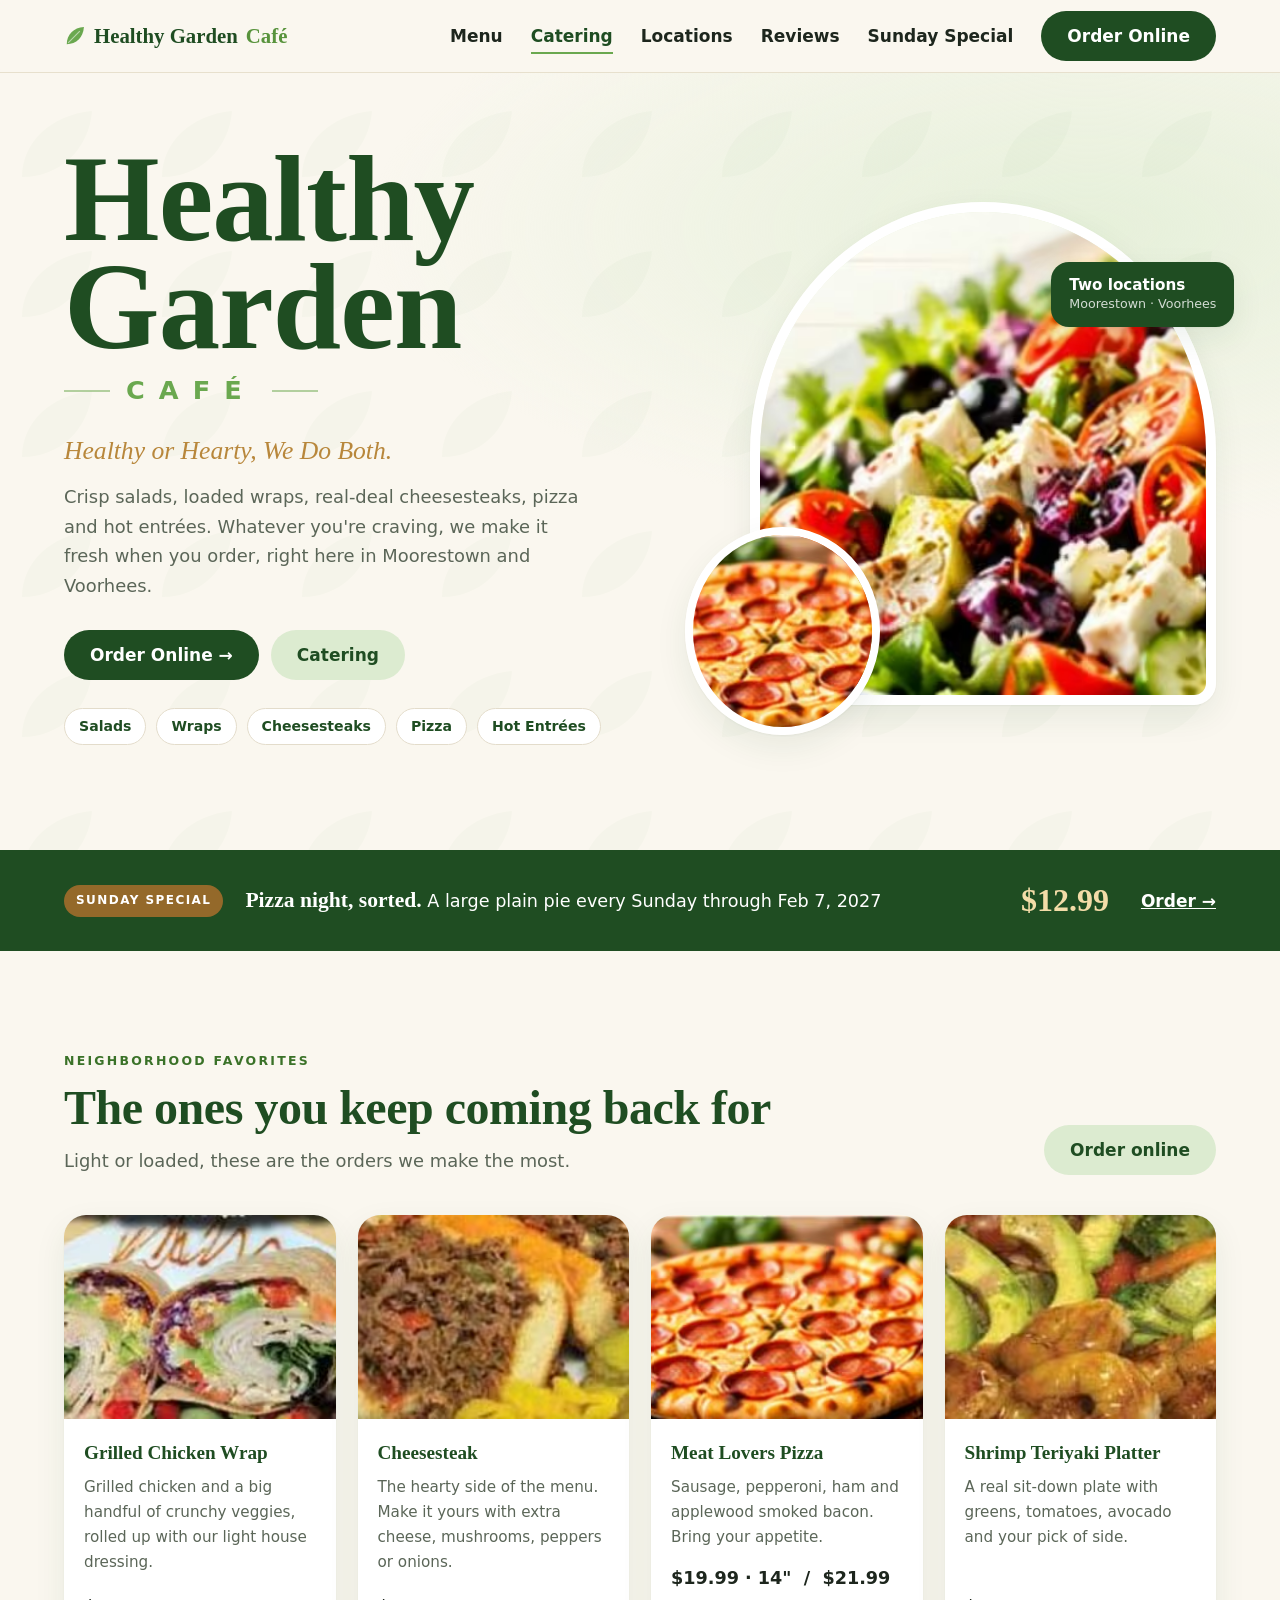
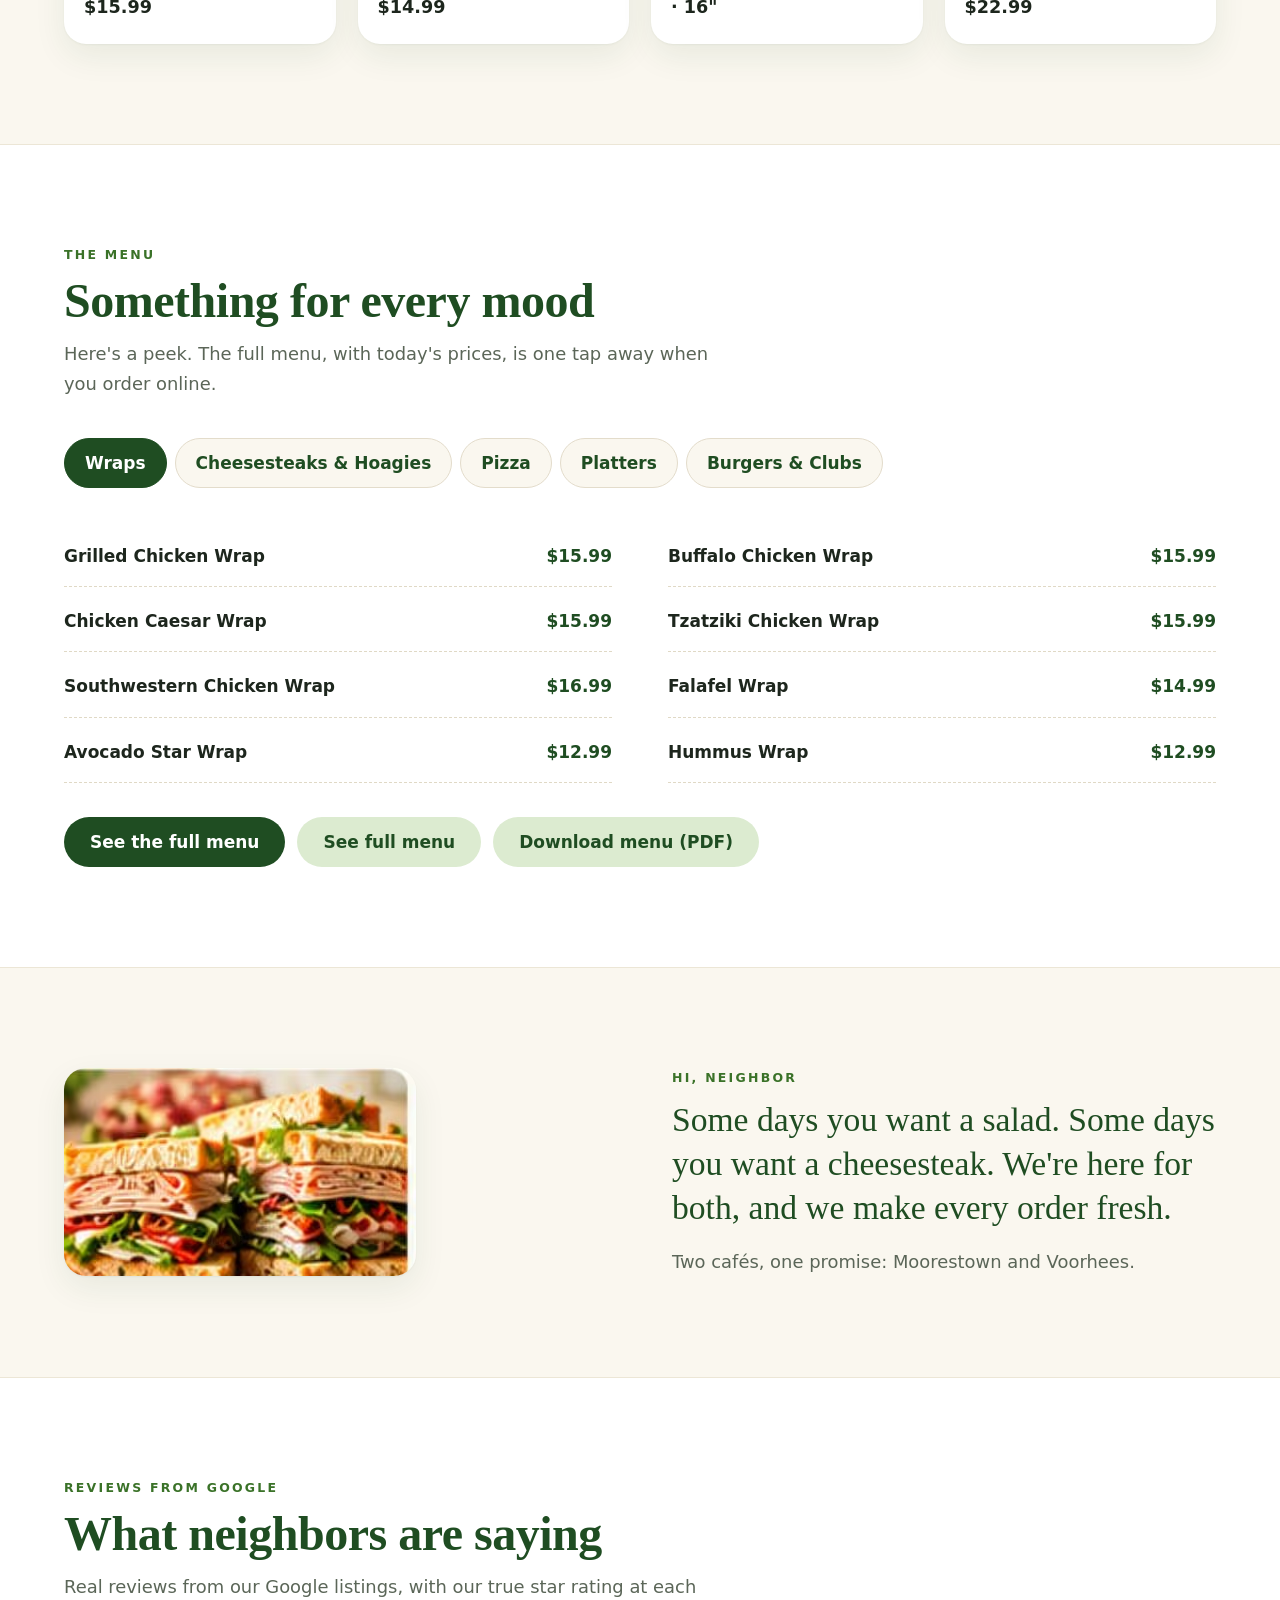
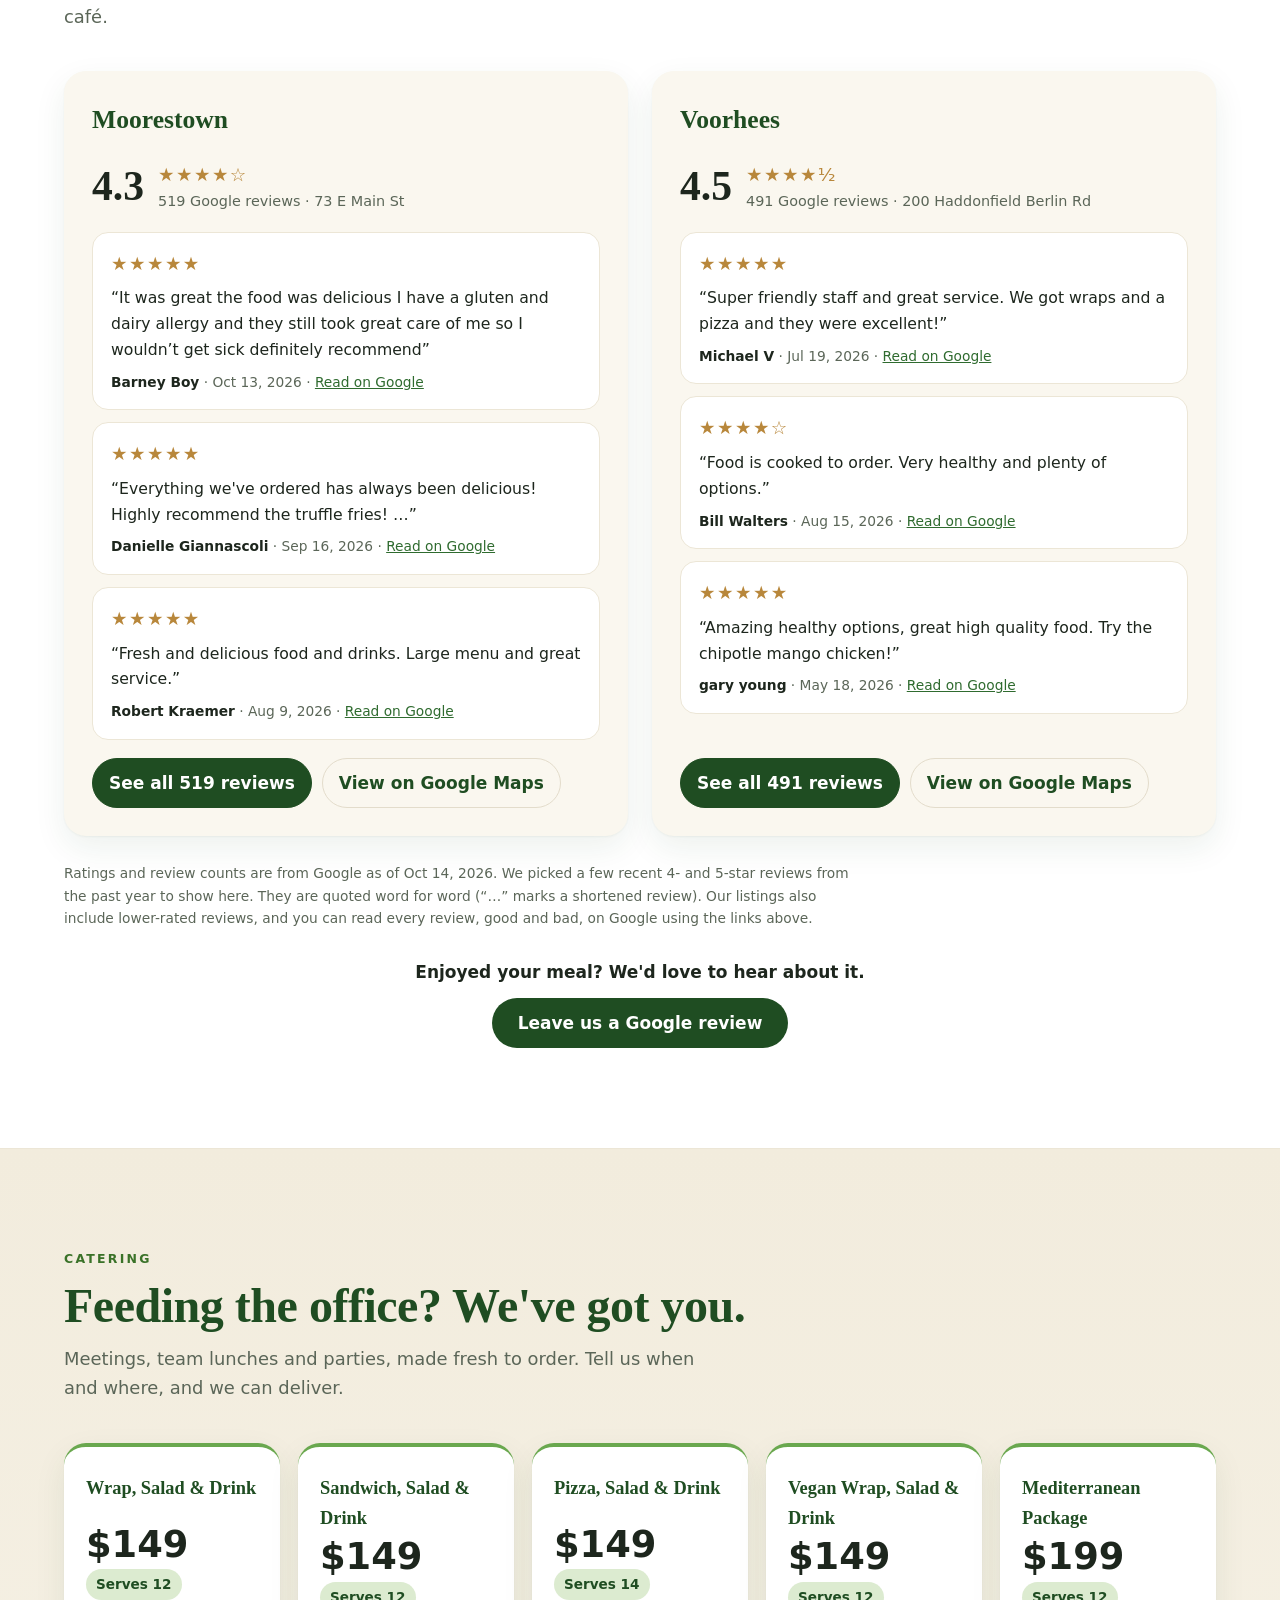
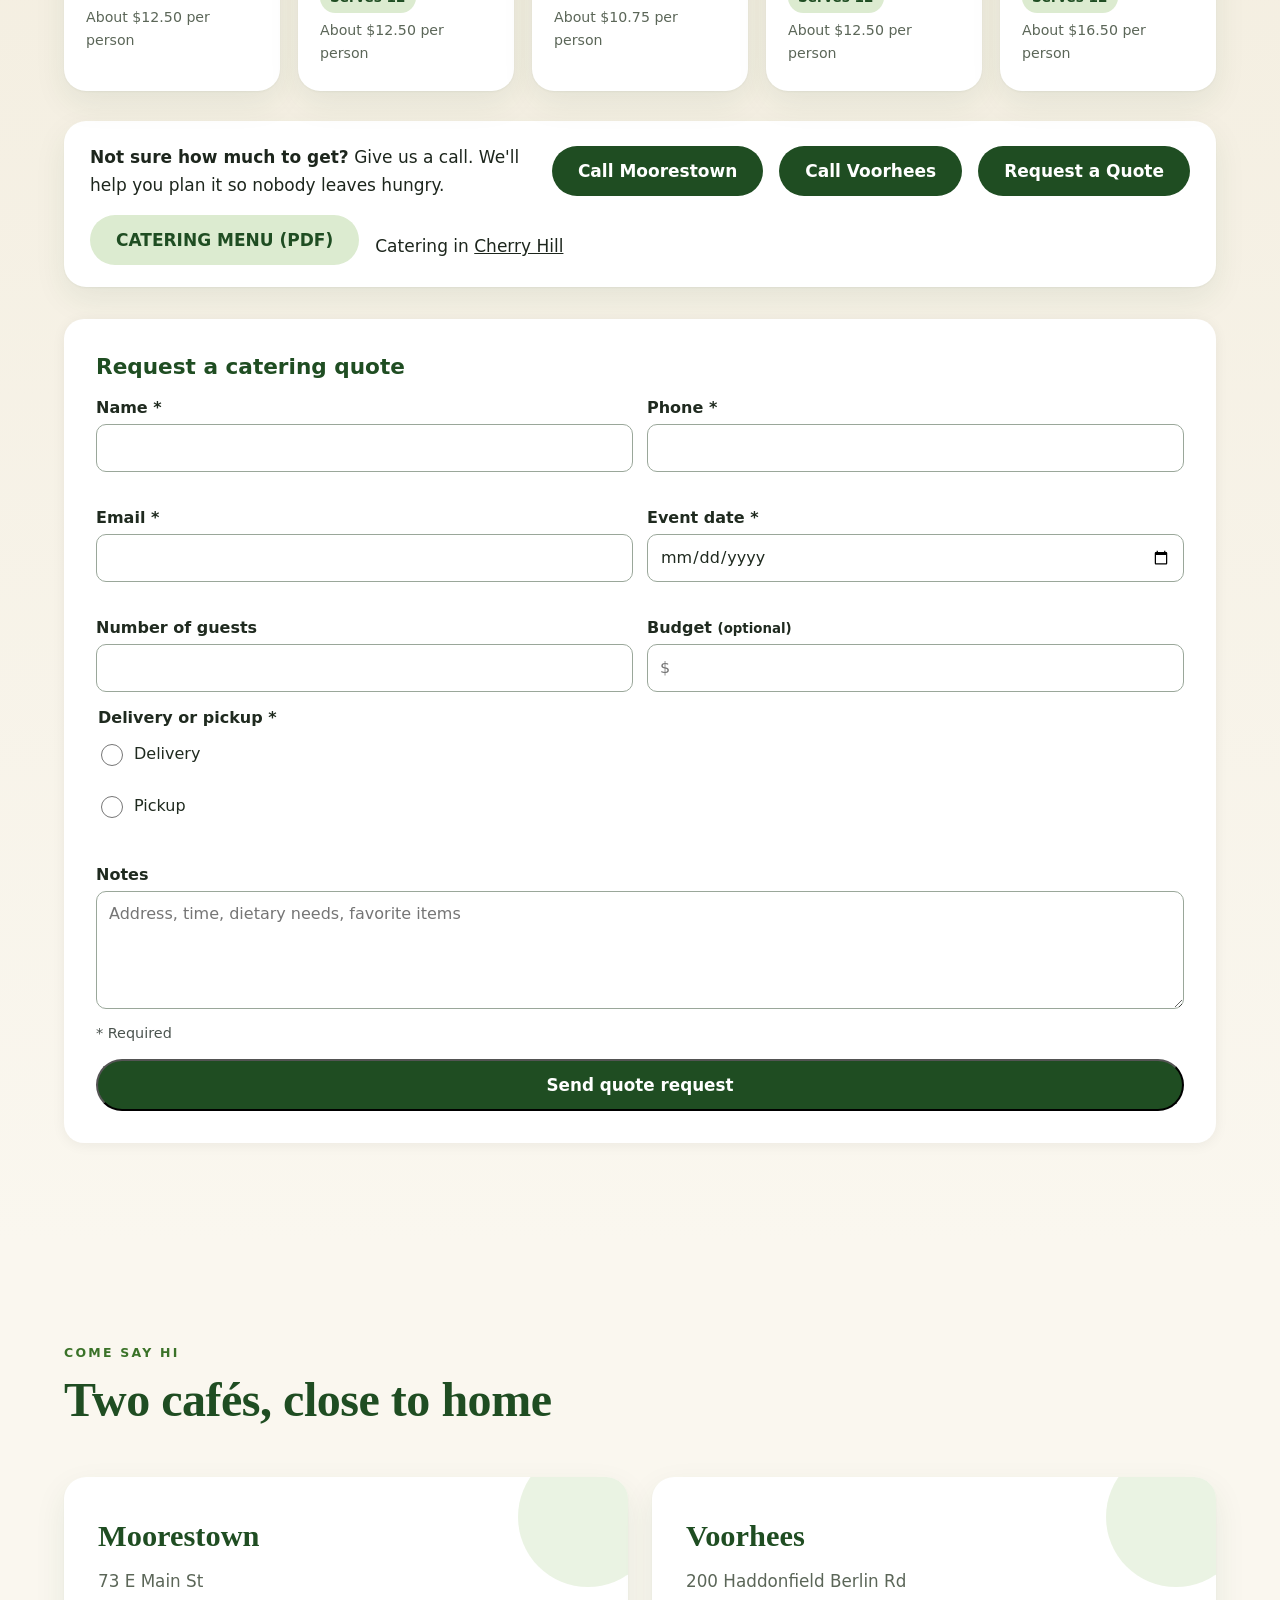
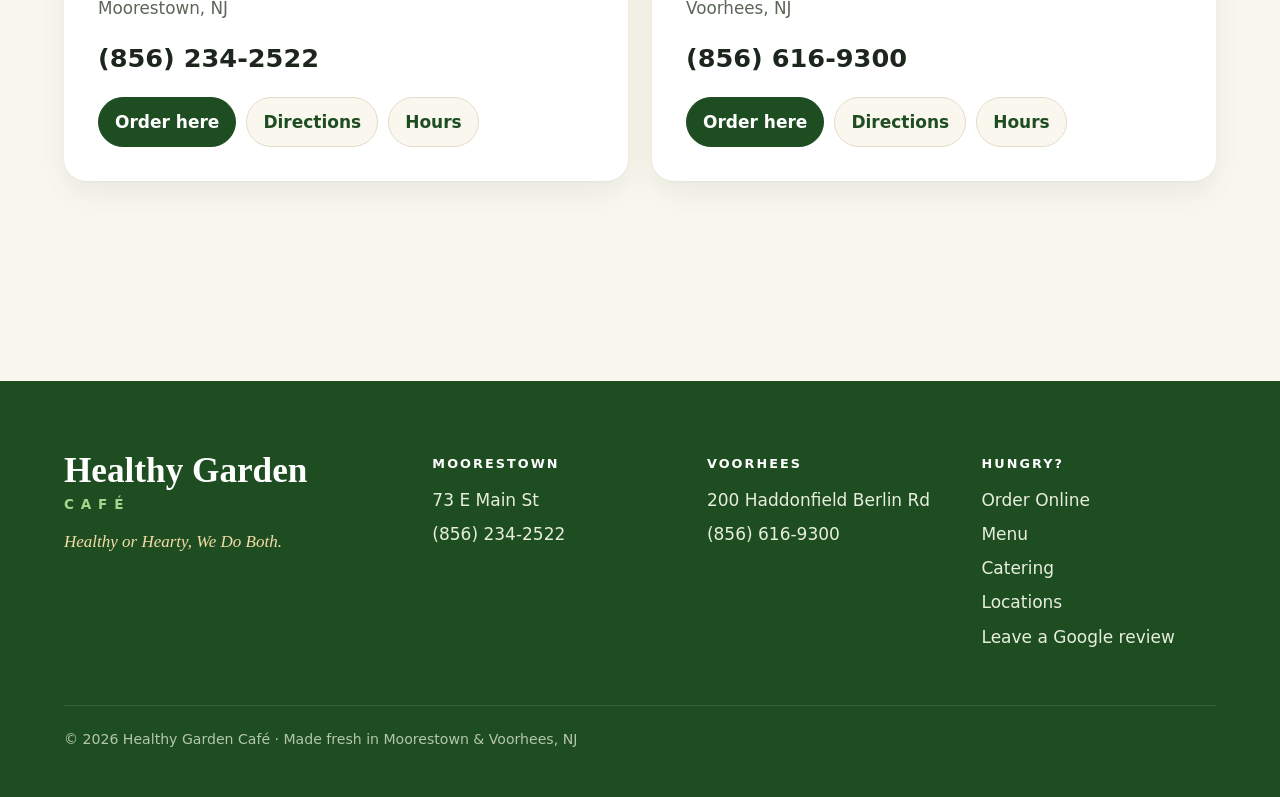
==== commit 588b6140: "Add Google review buttons" ====
--- a/index.html
+++ b/index.html
@@ -19,7 +19,7 @@
 .qf :focus-visible{outline:3px solid #6aa84f;outline-offset:1px}.qf [aria-invalid=true]{border-color:#b42318!important}
 .er{color:#b42318;font-size:.9rem;min-height:1.1em}.fs{border:0;padding:0;margin:0}.rd{display:inline-flex;align-items:center;gap:8px;min-height:48px;margin-right:20px;font-weight:400!important}.rd input{width:22px;height:22px;accent-color:#1f4d22}
 .rq-n{margin:0;font-size:.9rem;color:#4b544f}.qf button{min-height:52px;font:700 1.05rem/1.2 Inter,system-ui,sans-serif;width:100%}.qf-w h3{font-family:inherit;font-size:1.35rem;color:#1f4d22}.qt{padding:18px;border-left:5px solid #6aa84f;background:#f1f7ea;border-radius:10px}.qt a{font-weight:700;color:#1f4d22}
-@media(min-width:761px){.qf{grid-template-columns:1fr 1fr}.qfull{grid-column:1/-1}.qf-w{padding:32px}}</style></head><body> <svg width="0" height="0" style="position:absolute"><symbol id="lf" viewBox="0 0 64 64"><path d="M8 56C8 28 28 8 58 6c-2 30-22 50-50 50z" fill="currentColor"/><path d="M12 52L46 18" stroke="#fff" stroke-width="3" opacity=".55"/></symbol></svg> <header class="top"><div class="wrap bar"><a class="logo" href="#"><svg class="leaf"><use href="#lf"/></svg>Healthy Garden <b>Café</b></a> <nav aria-label="Main"><a href="#menu">Menu</a><a href="#catering">Catering</a><a href="#locations">Locations</a><a href="#reviews">Reviews</a><a href="#special">Sunday Special</a></nav><a class="btn btn-p" href="https://healthygardencafe.hungerrush.com" data-pick="order">Order Online</a><button type="button" class="burger" aria-label="Open menu" aria-expanded="false" aria-controls="mnav"><span></span><span></span><span></span></button></div></header> <div class="mnav" id="mnav"><a href="#menu">Menu</a><a href="#catering">Catering</a><a href="#locations">Locations</a><a href="#reviews">Reviews</a><a href="#special">Sunday Special</a><a class="btn btn-p" href="https://healthygardencafe.hungerrush.com" data-pick="order">Order Online</a></div> <main> <section class="hero" id="top"><div class="drift" aria-hidden="true"><i><svg><use href="#lf"/></svg></i><i><svg><use href="#lf"/></svg></i><i><svg><use href="#lf"/></svg></i><i><svg><use href="#lf"/></svg></i></div><div class="wrap"> <div><h1 class="wm"><span class="l1">Healthy Garden</span><span class="l2">CAFÉ</span></h1> <p class="tag">Healthy or Hearty, We Do Both.</p> <p class="sub">Crisp salads, loaded wraps, real-deal cheesesteaks, pizza and hot entrées. Whatever you're craving, we make it fresh when you order, right here in Moorestown and Voorhees.</p> <div class="ctas"><a class="btn btn-p" href="https://healthygardencafe.hungerrush.com" data-pick="order">Order Online →</a><a class="btn btn-s" href="#catering">Catering</a></div> <ul class="chips"><li>Salads</li><li>Wraps</li><li>Cheesesteaks</li><li>Pizza</li><li>Hot Entrées</li></ul></div> <div class="art"><div class="frame"><picture><source type="image/avif" srcset="img/hero-salad-240.avif 240w, img/hero-salad-360.avif 360w, img/hero-salad-500.avif 500w" sizes="(max-width:760px) 300px, 450px"><img src="img/hero-salad-500.webp" srcset="img/hero-salad-240.webp 240w, img/hero-salad-360.webp 360w, img/hero-salad-500.webp 500w" sizes="(max-width:760px) 300px, 450px" width="500" height="396" class="main" alt="Fresh garden salad with tomatoes, feta and olives" fetchpriority="high"></picture></div><picture><source type="image/avif" srcset="img/pizza-240.avif 240w, img/pizza-368.avif 368w" sizes="(max-width:760px) 134px, 195px"><img src="img/pizza-368.webp" srcset="img/pizza-240.webp 240w, img/pizza-368.webp 368w" sizes="(max-width:760px) 134px, 195px" width="368" height="208" class="mini" alt="Pizza" decoding="async"></picture><div class="badge">Two locations<small>Moorestown · Voorhees</small></div></div> </div></section> <section class="special" id="special"><div class="wrap"><span class="pill">Sunday Special</span><span class="txt"><b>Pizza night, sorted.</b> A large plain pie every Sunday through Feb 7, 2027</span><span class="price">$12.99</span><a href="https://healthygardencafe.hungerrush.com" data-pick="order">Order →</a></div></section> <section class="sec"><div class="wrap"><div class="head rv"><div><p class="eyebrow">Neighborhood favorites</p><h2>The ones you keep coming back for</h2><p class="lead">Light or loaded, these are the orders we make the most.</p></div><a class="btn btn-s" href="https://healthygardencafe.hungerrush.com" data-pick="order">Order online</a></div> <div class="feat"> <article class="fc rv"><div class="ph"><picture><source type="image/avif" srcset="img/chicken-wrap-240.avif 240w, img/chicken-wrap-360.avif 360w, img/chicken-wrap-747.avif 747w" sizes="(max-width:760px) 130px, (max-width:1000px) 48vw, 270px"><img src="img/chicken-wrap-747.webp" srcset="img/chicken-wrap-240.webp 240w, img/chicken-wrap-360.webp 360w, img/chicken-wrap-747.webp 747w" sizes="(max-width:760px) 130px, (max-width:1000px) 48vw, 270px" width="747" height="355" alt="Grilled chicken wrap" loading="lazy" style="object-position:center 75%" decoding="async"></picture></div><div class="b"><h3>Grilled Chicken Wrap</h3><p>Grilled chicken and a big handful of crunchy veggies, rolled up with our light house dressing.</p><span class="pr">$15.99</span></div></article> <article class="fc rv"><div class="ph"><picture><source type="image/avif" srcset="img/cheesesteak-240.avif 240w, img/cheesesteak-360.avif 360w, img/cheesesteak-850.avif 850w" sizes="(max-width:760px) 130px, (max-width:1000px) 48vw, 270px"><img src="img/cheesesteak-850.webp" srcset="img/cheesesteak-240.webp 240w, img/cheesesteak-360.webp 360w, img/cheesesteak-850.webp 850w" sizes="(max-width:760px) 130px, (max-width:1000px) 48vw, 270px" width="850" height="360" alt="Cheesesteak" loading="lazy" decoding="async"></picture></div><div class="b"><h3>Cheesesteak</h3><p>The hearty side of the menu. Make it yours with extra cheese, mushrooms, peppers or onions.</p><span class="pr">$14.99</span></div></article> <article class="fc rv"><div class="ph"><picture><source type="image/avif" srcset="img/pizza-240.avif 240w, img/pizza-368.avif 368w" sizes="(max-width:760px) 130px, (max-width:1000px) 48vw, 270px"><img src="img/pizza-368.webp" srcset="img/pizza-240.webp 240w, img/pizza-368.webp 368w" sizes="(max-width:760px) 130px, (max-width:1000px) 48vw, 270px" width="368" height="208" alt="Pizza" loading="lazy" decoding="async"></picture></div><div class="b"><h3>Meat Lovers Pizza</h3><p>Sausage, pepperoni, ham and applewood smoked bacon. Bring your appetite.</p><span class="pr">$19.99 · 14" &nbsp;/&nbsp; $21.99 · 16"</span></div></article> <article class="fc rv"><div class="ph"><picture><source type="image/avif" srcset="img/shrimp-teriyaki-240.avif 240w, img/shrimp-teriyaki-360.avif 360w, img/shrimp-teriyaki-770.avif 770w" sizes="(max-width:760px) 130px, (max-width:1000px) 48vw, 270px"><img src="img/shrimp-teriyaki-770.webp" srcset="img/shrimp-teriyaki-240.webp 240w, img/shrimp-teriyaki-360.webp 360w, img/shrimp-teriyaki-770.webp 770w" sizes="(max-width:760px) 130px, (max-width:1000px) 48vw, 270px" width="770" height="355" alt="Shrimp teriyaki platter" loading="lazy" decoding="async"></picture></div><div class="b"><h3>Shrimp Teriyaki Platter</h3><p>A real sit-down plate with greens, tomatoes, avocado and your pick of side.</p><span class="pr">$22.99</span></div></article> </div></div></section> <section class="sec menu" id="menu"><div class="wrap"><div class="head rv"><div><p class="eyebrow">The menu</p><h2>Something for every mood</h2><p class="lead">Here's a peek. The full menu, with today's prices, is one tap away when you order online.</p></div></div> <div class="tabs" role="tablist"> <button type="button" role="tab" aria-selected="true" data-t="w">Wraps</button><button type="button" role="tab" aria-selected="false" data-t="h">Cheesesteaks &amp; Hoagies</button><button type="button" role="tab" aria-selected="false" data-t="p">Pizza</button><button type="button" role="tab" aria-selected="false" data-t="e">Platters</button><button type="button" role="tab" aria-selected="false" data-t="b">Burgers &amp; Clubs</button></div> <div class="panel on" id="w"><div class="it"><span class="n">Grilled Chicken Wrap</span><span class="dots"></span><span class="p">$15.99</span></div><div class="it"><span class="n">Buffalo Chicken Wrap</span><span class="dots"></span><span class="p">$15.99</span></div><div class="it"><span class="n">Chicken Caesar Wrap</span><span class="dots"></span><span class="p">$15.99</span></div><div class="it"><span class="n">Tzatziki Chicken Wrap</span><span class="dots"></span><span class="p">$15.99</span></div><div class="it"><span class="n">Southwestern Chicken Wrap</span><span class="dots"></span><span class="p">$16.99</span></div><div class="it"><span class="n">Falafel Wrap</span><span class="dots"></span><span class="p">$14.99</span></div><div class="it"><span class="n">Avocado Star Wrap</span><span class="dots"></span><span class="p">$12.99</span></div><div class="it"><span class="n">Hummus Wrap</span><span class="dots"></span><span class="p">$12.99</span></div></div> <div class="panel" id="h"><div class="it"><span class="n">Cheesesteak</span><span class="dots"></span><span class="p">$14.99</span></div><div class="it"><span class="n">Chicken Cheesesteak</span><span class="dots"></span><span class="p">$14.99</span></div><div class="it"><span class="n">Buffalo Chicken Cheesesteak</span><span class="dots"></span><span class="p">$14.99</span></div><div class="it"><span class="n">Italian</span><span class="dots"></span><span class="p">$14.99</span></div><div class="it"><span class="n">Chicken Cutlet Parmigiana</span><span class="dots"></span><span class="p">$14.99</span></div><div class="it"><span class="n">Eggplant Parmigiana</span><span class="dots"></span><span class="p">$14.99</span></div></div> <div class="panel" id="p"><div class="it"><span class="n">Cheese (White or Red)<span class="d">14" / 16"</span></span><span class="dots"></span><span class="p">$15.99 / $17.99</span></div><div class="it"><span class="n">The Grandma<span class="d">16"</span></span><span class="dots"></span><span class="p">$23.99</span></div><div class="it"><span class="n">Meat Lovers<span class="d">14" / 16"</span></span><span class="dots"></span><span class="p">$19.99 / $21.99</span></div><div class="it"><span class="n">Veggie Lovers<span class="d">14" / 16"</span></span><span class="dots"></span><span class="p">$19.99 / $21.99</span></div><div class="it"><span class="n">Stromboli or Calzone<span class="d">14" / 16"</span></span><span class="dots"></span><span class="p">$16.99 / $18.99</span></div><div class="it"><span class="n">Sicilian</span><span class="dots"></span><span class="p">$22.99</span></div></div> <div class="panel" id="e"><div class="it"><span class="n">Grilled Chicken Platter</span><span class="dots"></span><span class="p">$19.99</span></div><div class="it"><span class="n">Marinated Salmon Filet Platter</span><span class="dots"></span><span class="p">$22.99</span></div><div class="it"><span class="n">Grilled Cod Filet Platter</span><span class="dots"></span><span class="p">$21.99</span></div><div class="it"><span class="n">Shrimp Teriyaki Platter</span><span class="dots"></span><span class="p">$22.99</span></div><div class="it"><span class="n">Housemade Turkey Burger Platter</span><span class="dots"></span><span class="p">$19.99</span></div><div class="it"><span class="n">Falafel Platter</span><span class="dots"></span><span class="p">$18.99</span></div></div> <div class="panel" id="b"><div class="it"><span class="n">Angus Beef Burger</span><span class="dots"></span><span class="p">$16.99</span></div><div class="it"><span class="n">Black Bean Burger</span><span class="dots"></span><span class="p">$16.99</span></div><div class="it"><span class="n">Beyond Burger</span><span class="dots"></span><span class="p">$16.99</span></div><div class="it"><span class="n">Turkey Burger</span><span class="dots"></span><span class="p">$16.99</span></div><div class="it"><span class="n">Grilled Chicken Club</span><span class="dots"></span><span class="p">$16.99</span></div><div class="it"><span class="n">Home Roasted Turkey Club</span><span class="dots"></span><span class="p">$16.99</span></div></div> <div class="more"><a class="btn btn-p" href="https://healthygardencafe.hungerrush.com" data-pick="order">See the full menu</a><a class="btn btn-s" href="menu.html">See full menu</a><a class="btn btn-s" download="Healthy-Garden-Regular-Menu.pdf" href="menus/Healthy-Garden-Regular-Menu.pdf">Download menu (PDF)</a></div> </div></section> <section class="sec"><div class="wrap about rv"><picture><source type="image/avif" srcset="img/sandwiches-240.avif 240w, img/sandwiches-352.avif 352w" sizes="(max-width:760px) 92vw, 352px"><img src="img/sandwiches-352.webp" srcset="img/sandwiches-240.webp 240w, img/sandwiches-352.webp 352w" sizes="(max-width:760px) 92vw, 352px" width="352" height="208" alt="Fresh sandwiches" loading="lazy" decoding="async"></picture><div><p class="eyebrow">Hi, neighbor</p><blockquote>Some days you want a salad. Some days you want a cheesesteak. We're here for both, and we make every order fresh.</blockquote><p class="lead" style="margin-top:18px">Two cafés, one promise: Moorestown and Voorhees.</p></div></div></section> <section class="sec rvw" id="reviews"><div class="wrap"><div class="head rv"><div><p class="eyebrow">Reviews from Google</p><h2>What neighbors are saying</h2><p class="lead">Real reviews from our Google listings, with our true star rating at each café.</p></div></div><div class="rs"><article class="rstore rv" aria-labelledby="r-Moorestown"><h3 id="r-Moorestown">Moorestown</h3><div class="rsum"><span class="avg">4.3</span><div><span class="st" role="img" aria-label="Rated 4.3 out of 5 on Google">★★★★☆</span><small>519 Google reviews · 73 E Main St</small></div></div><ul class="rq"><li><span class="st" role="img" aria-label="5 out of 5 stars">★★★★★</span><blockquote><p>“It was great the food was delicious I have a gluten and dairy allergy and they still took great care of me so I wouldn’t get sick definitely recommend”</p></blockquote><p class="by"><b>Barney Boy</b> · Oct 13, 2026 · <a href="https://www.google.com/maps/reviews/data=!4m8!14m7!1m6!2m5!1sCi9DQUlRQUNvZENodHljRjlvT2pKRVZsZEhaRE5XU2pCSVNYWlFORkJ0TUhGR1dsRRAB!2m1!1s0x0:0x44cc39cfcce86572!3m1!1s2@1:CAIQACodChtycF9oOjJEVldHZDNWSjBISXZQNFBtMHFGWlE%7C%7C?hl=en" rel="noopener">Read on Google</a></p></li><li><span class="st" role="img" aria-label="5 out of 5 stars">★★★★★</span><blockquote><p>“Everything we&#x27;ve ordered has always been delicious! Highly recommend the truffle fries! …”</p></blockquote><p class="by"><b>Danielle Giannascoli</b> · Sep 16, 2026 · <a href="https://www.google.com/maps/reviews/data=!4m8!14m7!1m6!2m5!1sCi9DQUlRQUNvZENodHljRjlvT25WT1VtVldUamROVVZsS2JVVktMVTh6Tm1ZdFNVRRAB!2m1!1s0x0:0x44cc39cfcce86572!3m1!1s2@1:CAIQACodChtycF9oOnVOUmVWTjdNUVlKbUVKLU8zNmYtSUE%7C%7C?hl=en" rel="noopener">Read on Google</a></p></li><li><span class="st" role="img" aria-label="5 out of 5 stars">★★★★★</span><blockquote><p>“Fresh and delicious food and drinks. Large menu and great service.”</p></blockquote><p class="by"><b>Robert Kraemer</b> · Aug 9, 2026 · <a href="https://www.google.com/maps/reviews/data=!4m8!14m7!1m6!2m5!1sCi9DQUlRQUNvZENodHljRjlvT2t0b1l6TnlZMFZPVFV4V2IyMHdiRkZHVkRCMmEyYxAB!2m1!1s0x0:0x44cc39cfcce86572!3m1!1s2@1:CAIQACodChtycF9oOktoYzNyY0VOTUxWb20wbFFGVDB2a2c%7C%7C?hl=en" rel="noopener">Read on Google</a></p></li></ul><div class="lk"><a class="o" href="https://search.google.com/local/reviews?placeid=ChIJPcBNUWc1wYkRcmXozM85zEQ" rel="noopener">See all 519 reviews</a><a href="https://www.google.com/maps/place/?q=place_id:ChIJPcBNUWc1wYkRcmXozM85zEQ" rel="noopener">View on Google Maps</a></div></article><article class="rstore rv" aria-labelledby="r-Voorhees"><h3 id="r-Voorhees">Voorhees</h3><div class="rsum"><span class="avg">4.5</span><div><span class="st" role="img" aria-label="Rated 4.5 out of 5 on Google">★★★★½</span><small>491 Google reviews · 200 Haddonfield Berlin Rd</small></div></div><ul class="rq"><li><span class="st" role="img" aria-label="5 out of 5 stars">★★★★★</span><blockquote><p>“Super friendly staff and great service. We got wraps and a pizza and they were excellent!”</p></blockquote><p class="by"><b>Michael V</b> · Jul 19, 2026 · <a href="https://www.google.com/maps/reviews/data=!4m8!14m7!1m6!2m5!1sCi9DQUlRQUNvZENodHljRjlvT21oNVNVNU1OVVoxYzBaNU1sZ3pabTR6ZURGVVpXYxAB!2m1!1s0x0:0x8e7ba91c34b36835!3m1!1s2@1:CAIQACodChtycF9oOmh5SU5MNUZ1c0Z5MlgzZm4zeDFUZWc%7C%7C?hl=en" rel="noopener">Read on Google</a></p></li><li><span class="st" role="img" aria-label="4 out of 5 stars">★★★★☆</span><blockquote><p>“Food is cooked to order. Very healthy and plenty of options.”</p></blockquote><p class="by"><b>Bill Walters</b> · Aug 15, 2026 · <a href="https://www.google.com/maps/reviews/data=!4m8!14m7!1m6!2m5!1sChZDSUhNMG9nS0VJQ0FnSUNHNHV2bE5REAE!2m1!1s0x0:0x8e7ba91c34b36835!3m1!1s2@1:CIHM0ogKEICAgICG4uvlNQ%7C%7C?hl=en" rel="noopener">Read on Google</a></p></li><li><span class="st" role="img" aria-label="5 out of 5 stars">★★★★★</span><blockquote><p>“Amazing healthy options, great high quality food. Try the chipotle mango chicken!”</p></blockquote><p class="by"><b>gary young</b> · May 18, 2026 · <a href="https://www.google.com/maps/reviews/data=!4m8!14m7!1m6!2m5!1sCi9DQUlRQUNvZENodHljRjlvT2t4ME9WZGpOME5uYUdaQ01IWndSM0JmWTJSRlRVRRAB!2m1!1s0x0:0x8e7ba91c34b36835!3m1!1s2@1:CAIQACodChtycF9oOkx0OVdjN0NnaGZCMHZwR3BfY2RFTUE%7C%7C?hl=en" rel="noopener">Read on Google</a></p></li></ul><div class="lk"><a class="o" href="https://search.google.com/local/reviews?placeid=ChIJZ_lA4t7MxokRNWizNBype44" rel="noopener">See all 491 reviews</a><a href="https://www.google.com/maps/place/?q=place_id:ChIJZ_lA4t7MxokRNWizNBype44" rel="noopener">View on Google Maps</a></div></article></div><p class="rnote">Ratings and review counts are from Google as of Oct 14, 2026. We picked a few recent 4- and 5-star reviews from the past year to show here. They are quoted word for word (“…” marks a shortened review). Our listings also include lower-rated reviews, and you can read every review, good and bad, on Google using the links above.</p></div></section> <section class="sec cat" id="catering"><div class="wrap"><div class="head rv"><div><p class="eyebrow">Catering</p><h2>Feeding the office? We've got you.</h2><p class="lead">Meetings, team lunches and parties, made fresh to order. Tell us when and where, and we can deliver.</p></div></div> <ul class="pk"> <li class="rv"><h3>Wrap, Salad &amp; Drink</h3><span class="pr">$149</span><span class="sv">Serves 12</span><small>About $12.50 per person</small></li> <li class="rv"><h3>Sandwich, Salad &amp; Drink</h3><span class="pr">$149</span><span class="sv">Serves 12</span><small>About $12.50 per person</small></li> <li class="rv"><h3>Pizza, Salad &amp; Drink</h3><span class="pr">$149</span><span class="sv">Serves 14</span><small>About $10.75 per person</small></li> <li class="rv"><h3>Vegan Wrap, Salad &amp; Drink</h3><span class="pr">$149</span><span class="sv">Serves 12</span><small>About $12.50 per person</small></li> <li class="rv"><h3>Mediterranean Package</h3><span class="pr">$199</span><span class="sv">Serves 12</span><small>About $16.50 per person</small></li></ul> <div class="note rv"><p><b>Not sure how much to get?</b> Give us a call. We'll help you plan it so nobody leaves hungry.</p><a class="btn btn-p" href="tel:+18562342522">Call Moorestown</a><a class="btn btn-p" href="tel:+18566169300">Call Voorhees</a><a class="btn btn-p" href="#quote-form">Request a Quote</a><a class="btn btn-s" href="https://www.healthygardencafe.com/files/healthy-garden-catering-menu.pdf" target="_blank" rel="noopener">CATERING MENU (PDF)</a><p style="margin:12px 0 0">Catering in <a href="catering-cherry-hill.html">Cherry Hill</a></p></div>
+@media(min-width:761px){.qf{grid-template-columns:1fr 1fr}.qfull{grid-column:1/-1}.qf-w{padding:32px}}</style></head><body> <svg width="0" height="0" style="position:absolute"><symbol id="lf" viewBox="0 0 64 64"><path d="M8 56C8 28 28 8 58 6c-2 30-22 50-50 50z" fill="currentColor"/><path d="M12 52L46 18" stroke="#fff" stroke-width="3" opacity=".55"/></symbol></svg> <header class="top"><div class="wrap bar"><a class="logo" href="#"><svg class="leaf"><use href="#lf"/></svg>Healthy Garden <b>Café</b></a> <nav aria-label="Main"><a href="#menu">Menu</a><a href="#catering">Catering</a><a href="#locations">Locations</a><a href="#reviews">Reviews</a><a href="#special">Sunday Special</a></nav><a class="btn btn-p" href="https://healthygardencafe.hungerrush.com" data-pick="order">Order Online</a><button type="button" class="burger" aria-label="Open menu" aria-expanded="false" aria-controls="mnav"><span></span><span></span><span></span></button></div></header> <div class="mnav" id="mnav"><a href="#menu">Menu</a><a href="#catering">Catering</a><a href="#locations">Locations</a><a href="#reviews">Reviews</a><a href="#special">Sunday Special</a><a class="btn btn-p" href="https://healthygardencafe.hungerrush.com" data-pick="order">Order Online</a></div> <main> <section class="hero" id="top"><div class="drift" aria-hidden="true"><i><svg><use href="#lf"/></svg></i><i><svg><use href="#lf"/></svg></i><i><svg><use href="#lf"/></svg></i><i><svg><use href="#lf"/></svg></i></div><div class="wrap"> <div><h1 class="wm"><span class="l1">Healthy Garden</span><span class="l2">CAFÉ</span></h1> <p class="tag">Healthy or Hearty, We Do Both.</p> <p class="sub">Crisp salads, loaded wraps, real-deal cheesesteaks, pizza and hot entrées. Whatever you're craving, we make it fresh when you order, right here in Moorestown and Voorhees.</p> <div class="ctas"><a class="btn btn-p" href="https://healthygardencafe.hungerrush.com" data-pick="order">Order Online →</a><a class="btn btn-s" href="#catering">Catering</a></div> <ul class="chips"><li>Salads</li><li>Wraps</li><li>Cheesesteaks</li><li>Pizza</li><li>Hot Entrées</li></ul></div> <div class="art"><div class="frame"><picture><source type="image/avif" srcset="img/hero-salad-240.avif 240w, img/hero-salad-360.avif 360w, img/hero-salad-500.avif 500w" sizes="(max-width:760px) 300px, 450px"><img src="img/hero-salad-500.webp" srcset="img/hero-salad-240.webp 240w, img/hero-salad-360.webp 360w, img/hero-salad-500.webp 500w" sizes="(max-width:760px) 300px, 450px" width="500" height="396" class="main" alt="Fresh garden salad with tomatoes, feta and olives" fetchpriority="high"></picture></div><picture><source type="image/avif" srcset="img/pizza-240.avif 240w, img/pizza-368.avif 368w" sizes="(max-width:760px) 134px, 195px"><img src="img/pizza-368.webp" srcset="img/pizza-240.webp 240w, img/pizza-368.webp 368w" sizes="(max-width:760px) 134px, 195px" width="368" height="208" class="mini" alt="Pizza" decoding="async"></picture><div class="badge">Two locations<small>Moorestown · Voorhees</small></div></div> </div></section> <section class="special" id="special"><div class="wrap"><span class="pill">Sunday Special</span><span class="txt"><b>Pizza night, sorted.</b> A large plain pie every Sunday through Feb 7, 2027</span><span class="price">$12.99</span><a href="https://healthygardencafe.hungerrush.com" data-pick="order">Order →</a></div></section> <section class="sec"><div class="wrap"><div class="head rv"><div><p class="eyebrow">Neighborhood favorites</p><h2>The ones you keep coming back for</h2><p class="lead">Light or loaded, these are the orders we make the most.</p></div><a class="btn btn-s" href="https://healthygardencafe.hungerrush.com" data-pick="order">Order online</a></div> <div class="feat"> <article class="fc rv"><div class="ph"><picture><source type="image/avif" srcset="img/chicken-wrap-240.avif 240w, img/chicken-wrap-360.avif 360w, img/chicken-wrap-747.avif 747w" sizes="(max-width:760px) 130px, (max-width:1000px) 48vw, 270px"><img src="img/chicken-wrap-747.webp" srcset="img/chicken-wrap-240.webp 240w, img/chicken-wrap-360.webp 360w, img/chicken-wrap-747.webp 747w" sizes="(max-width:760px) 130px, (max-width:1000px) 48vw, 270px" width="747" height="355" alt="Grilled chicken wrap" loading="lazy" style="object-position:center 75%" decoding="async"></picture></div><div class="b"><h3>Grilled Chicken Wrap</h3><p>Grilled chicken and a big handful of crunchy veggies, rolled up with our light house dressing.</p><span class="pr">$15.99</span></div></article> <article class="fc rv"><div class="ph"><picture><source type="image/avif" srcset="img/cheesesteak-240.avif 240w, img/cheesesteak-360.avif 360w, img/cheesesteak-850.avif 850w" sizes="(max-width:760px) 130px, (max-width:1000px) 48vw, 270px"><img src="img/cheesesteak-850.webp" srcset="img/cheesesteak-240.webp 240w, img/cheesesteak-360.webp 360w, img/cheesesteak-850.webp 850w" sizes="(max-width:760px) 130px, (max-width:1000px) 48vw, 270px" width="850" height="360" alt="Cheesesteak" loading="lazy" decoding="async"></picture></div><div class="b"><h3>Cheesesteak</h3><p>The hearty side of the menu. Make it yours with extra cheese, mushrooms, peppers or onions.</p><span class="pr">$14.99</span></div></article> <article class="fc rv"><div class="ph"><picture><source type="image/avif" srcset="img/pizza-240.avif 240w, img/pizza-368.avif 368w" sizes="(max-width:760px) 130px, (max-width:1000px) 48vw, 270px"><img src="img/pizza-368.webp" srcset="img/pizza-240.webp 240w, img/pizza-368.webp 368w" sizes="(max-width:760px) 130px, (max-width:1000px) 48vw, 270px" width="368" height="208" alt="Pizza" loading="lazy" decoding="async"></picture></div><div class="b"><h3>Meat Lovers Pizza</h3><p>Sausage, pepperoni, ham and applewood smoked bacon. Bring your appetite.</p><span class="pr">$19.99 · 14" &nbsp;/&nbsp; $21.99 · 16"</span></div></article> <article class="fc rv"><div class="ph"><picture><source type="image/avif" srcset="img/shrimp-teriyaki-240.avif 240w, img/shrimp-teriyaki-360.avif 360w, img/shrimp-teriyaki-770.avif 770w" sizes="(max-width:760px) 130px, (max-width:1000px) 48vw, 270px"><img src="img/shrimp-teriyaki-770.webp" srcset="img/shrimp-teriyaki-240.webp 240w, img/shrimp-teriyaki-360.webp 360w, img/shrimp-teriyaki-770.webp 770w" sizes="(max-width:760px) 130px, (max-width:1000px) 48vw, 270px" width="770" height="355" alt="Shrimp teriyaki platter" loading="lazy" decoding="async"></picture></div><div class="b"><h3>Shrimp Teriyaki Platter</h3><p>A real sit-down plate with greens, tomatoes, avocado and your pick of side.</p><span class="pr">$22.99</span></div></article> </div></div></section> <section class="sec menu" id="menu"><div class="wrap"><div class="head rv"><div><p class="eyebrow">The menu</p><h2>Something for every mood</h2><p class="lead">Here's a peek. The full menu, with today's prices, is one tap away when you order online.</p></div></div> <div class="tabs" role="tablist"> <button type="button" role="tab" aria-selected="true" data-t="w">Wraps</button><button type="button" role="tab" aria-selected="false" data-t="h">Cheesesteaks &amp; Hoagies</button><button type="button" role="tab" aria-selected="false" data-t="p">Pizza</button><button type="button" role="tab" aria-selected="false" data-t="e">Platters</button><button type="button" role="tab" aria-selected="false" data-t="b">Burgers &amp; Clubs</button></div> <div class="panel on" id="w"><div class="it"><span class="n">Grilled Chicken Wrap</span><span class="dots"></span><span class="p">$15.99</span></div><div class="it"><span class="n">Buffalo Chicken Wrap</span><span class="dots"></span><span class="p">$15.99</span></div><div class="it"><span class="n">Chicken Caesar Wrap</span><span class="dots"></span><span class="p">$15.99</span></div><div class="it"><span class="n">Tzatziki Chicken Wrap</span><span class="dots"></span><span class="p">$15.99</span></div><div class="it"><span class="n">Southwestern Chicken Wrap</span><span class="dots"></span><span class="p">$16.99</span></div><div class="it"><span class="n">Falafel Wrap</span><span class="dots"></span><span class="p">$14.99</span></div><div class="it"><span class="n">Avocado Star Wrap</span><span class="dots"></span><span class="p">$12.99</span></div><div class="it"><span class="n">Hummus Wrap</span><span class="dots"></span><span class="p">$12.99</span></div></div> <div class="panel" id="h"><div class="it"><span class="n">Cheesesteak</span><span class="dots"></span><span class="p">$14.99</span></div><div class="it"><span class="n">Chicken Cheesesteak</span><span class="dots"></span><span class="p">$14.99</span></div><div class="it"><span class="n">Buffalo Chicken Cheesesteak</span><span class="dots"></span><span class="p">$14.99</span></div><div class="it"><span class="n">Italian</span><span class="dots"></span><span class="p">$14.99</span></div><div class="it"><span class="n">Chicken Cutlet Parmigiana</span><span class="dots"></span><span class="p">$14.99</span></div><div class="it"><span class="n">Eggplant Parmigiana</span><span class="dots"></span><span class="p">$14.99</span></div></div> <div class="panel" id="p"><div class="it"><span class="n">Cheese (White or Red)<span class="d">14" / 16"</span></span><span class="dots"></span><span class="p">$15.99 / $17.99</span></div><div class="it"><span class="n">The Grandma<span class="d">16"</span></span><span class="dots"></span><span class="p">$23.99</span></div><div class="it"><span class="n">Meat Lovers<span class="d">14" / 16"</span></span><span class="dots"></span><span class="p">$19.99 / $21.99</span></div><div class="it"><span class="n">Veggie Lovers<span class="d">14" / 16"</span></span><span class="dots"></span><span class="p">$19.99 / $21.99</span></div><div class="it"><span class="n">Stromboli or Calzone<span class="d">14" / 16"</span></span><span class="dots"></span><span class="p">$16.99 / $18.99</span></div><div class="it"><span class="n">Sicilian</span><span class="dots"></span><span class="p">$22.99</span></div></div> <div class="panel" id="e"><div class="it"><span class="n">Grilled Chicken Platter</span><span class="dots"></span><span class="p">$19.99</span></div><div class="it"><span class="n">Marinated Salmon Filet Platter</span><span class="dots"></span><span class="p">$22.99</span></div><div class="it"><span class="n">Grilled Cod Filet Platter</span><span class="dots"></span><span class="p">$21.99</span></div><div class="it"><span class="n">Shrimp Teriyaki Platter</span><span class="dots"></span><span class="p">$22.99</span></div><div class="it"><span class="n">Housemade Turkey Burger Platter</span><span class="dots"></span><span class="p">$19.99</span></div><div class="it"><span class="n">Falafel Platter</span><span class="dots"></span><span class="p">$18.99</span></div></div> <div class="panel" id="b"><div class="it"><span class="n">Angus Beef Burger</span><span class="dots"></span><span class="p">$16.99</span></div><div class="it"><span class="n">Black Bean Burger</span><span class="dots"></span><span class="p">$16.99</span></div><div class="it"><span class="n">Beyond Burger</span><span class="dots"></span><span class="p">$16.99</span></div><div class="it"><span class="n">Turkey Burger</span><span class="dots"></span><span class="p">$16.99</span></div><div class="it"><span class="n">Grilled Chicken Club</span><span class="dots"></span><span class="p">$16.99</span></div><div class="it"><span class="n">Home Roasted Turkey Club</span><span class="dots"></span><span class="p">$16.99</span></div></div> <div class="more"><a class="btn btn-p" href="https://healthygardencafe.hungerrush.com" data-pick="order">See the full menu</a><a class="btn btn-s" href="menu.html">See full menu</a><a class="btn btn-s" download="Healthy-Garden-Regular-Menu.pdf" href="menus/Healthy-Garden-Regular-Menu.pdf">Download menu (PDF)</a></div> </div></section> <section class="sec"><div class="wrap about rv"><picture><source type="image/avif" srcset="img/sandwiches-240.avif 240w, img/sandwiches-352.avif 352w" sizes="(max-width:760px) 92vw, 352px"><img src="img/sandwiches-352.webp" srcset="img/sandwiches-240.webp 240w, img/sandwiches-352.webp 352w" sizes="(max-width:760px) 92vw, 352px" width="352" height="208" alt="Fresh sandwiches" loading="lazy" decoding="async"></picture><div><p class="eyebrow">Hi, neighbor</p><blockquote>Some days you want a salad. Some days you want a cheesesteak. We're here for both, and we make every order fresh.</blockquote><p class="lead" style="margin-top:18px">Two cafés, one promise: Moorestown and Voorhees.</p></div></div></section> <section class="sec rvw" id="reviews"><div class="wrap"><div class="head rv"><div><p class="eyebrow">Reviews from Google</p><h2>What neighbors are saying</h2><p class="lead">Real reviews from our Google listings, with our true star rating at each café.</p></div></div><div class="rs"><article class="rstore rv" aria-labelledby="r-Moorestown"><h3 id="r-Moorestown">Moorestown</h3><div class="rsum"><span class="avg">4.3</span><div><span class="st" role="img" aria-label="Rated 4.3 out of 5 on Google">★★★★☆</span><small>519 Google reviews · 73 E Main St</small></div></div><ul class="rq"><li><span class="st" role="img" aria-label="5 out of 5 stars">★★★★★</span><blockquote><p>“It was great the food was delicious I have a gluten and dairy allergy and they still took great care of me so I wouldn’t get sick definitely recommend”</p></blockquote><p class="by"><b>Barney Boy</b> · Oct 13, 2026 · <a href="https://www.google.com/maps/reviews/data=!4m8!14m7!1m6!2m5!1sCi9DQUlRQUNvZENodHljRjlvT2pKRVZsZEhaRE5XU2pCSVNYWlFORkJ0TUhGR1dsRRAB!2m1!1s0x0:0x44cc39cfcce86572!3m1!1s2@1:CAIQACodChtycF9oOjJEVldHZDNWSjBISXZQNFBtMHFGWlE%7C%7C?hl=en" rel="noopener">Read on Google</a></p></li><li><span class="st" role="img" aria-label="5 out of 5 stars">★★★★★</span><blockquote><p>“Everything we&#x27;ve ordered has always been delicious! Highly recommend the truffle fries! …”</p></blockquote><p class="by"><b>Danielle Giannascoli</b> · Sep 16, 2026 · <a href="https://www.google.com/maps/reviews/data=!4m8!14m7!1m6!2m5!1sCi9DQUlRQUNvZENodHljRjlvT25WT1VtVldUamROVVZsS2JVVktMVTh6Tm1ZdFNVRRAB!2m1!1s0x0:0x44cc39cfcce86572!3m1!1s2@1:CAIQACodChtycF9oOnVOUmVWTjdNUVlKbUVKLU8zNmYtSUE%7C%7C?hl=en" rel="noopener">Read on Google</a></p></li><li><span class="st" role="img" aria-label="5 out of 5 stars">★★★★★</span><blockquote><p>“Fresh and delicious food and drinks. Large menu and great service.”</p></blockquote><p class="by"><b>Robert Kraemer</b> · Aug 9, 2026 · <a href="https://www.google.com/maps/reviews/data=!4m8!14m7!1m6!2m5!1sCi9DQUlRQUNvZENodHljRjlvT2t0b1l6TnlZMFZPVFV4V2IyMHdiRkZHVkRCMmEyYxAB!2m1!1s0x0:0x44cc39cfcce86572!3m1!1s2@1:CAIQACodChtycF9oOktoYzNyY0VOTUxWb20wbFFGVDB2a2c%7C%7C?hl=en" rel="noopener">Read on Google</a></p></li></ul><div class="lk"><a class="o" href="https://search.google.com/local/reviews?placeid=ChIJPcBNUWc1wYkRcmXozM85zEQ" rel="noopener">See all 519 reviews</a><a href="https://www.google.com/maps/place/?q=place_id:ChIJPcBNUWc1wYkRcmXozM85zEQ" rel="noopener">View on Google Maps</a></div></article><article class="rstore rv" aria-labelledby="r-Voorhees"><h3 id="r-Voorhees">Voorhees</h3><div class="rsum"><span class="avg">4.5</span><div><span class="st" role="img" aria-label="Rated 4.5 out of 5 on Google">★★★★½</span><small>491 Google reviews · 200 Haddonfield Berlin Rd</small></div></div><ul class="rq"><li><span class="st" role="img" aria-label="5 out of 5 stars">★★★★★</span><blockquote><p>“Super friendly staff and great service. We got wraps and a pizza and they were excellent!”</p></blockquote><p class="by"><b>Michael V</b> · Jul 19, 2026 · <a href="https://www.google.com/maps/reviews/data=!4m8!14m7!1m6!2m5!1sCi9DQUlRQUNvZENodHljRjlvT21oNVNVNU1OVVoxYzBaNU1sZ3pabTR6ZURGVVpXYxAB!2m1!1s0x0:0x8e7ba91c34b36835!3m1!1s2@1:CAIQACodChtycF9oOmh5SU5MNUZ1c0Z5MlgzZm4zeDFUZWc%7C%7C?hl=en" rel="noopener">Read on Google</a></p></li><li><span class="st" role="img" aria-label="4 out of 5 stars">★★★★☆</span><blockquote><p>“Food is cooked to order. Very healthy and plenty of options.”</p></blockquote><p class="by"><b>Bill Walters</b> · Aug 15, 2026 · <a href="https://www.google.com/maps/reviews/data=!4m8!14m7!1m6!2m5!1sChZDSUhNMG9nS0VJQ0FnSUNHNHV2bE5REAE!2m1!1s0x0:0x8e7ba91c34b36835!3m1!1s2@1:CIHM0ogKEICAgICG4uvlNQ%7C%7C?hl=en" rel="noopener">Read on Google</a></p></li><li><span class="st" role="img" aria-label="5 out of 5 stars">★★★★★</span><blockquote><p>“Amazing healthy options, great high quality food. Try the chipotle mango chicken!”</p></blockquote><p class="by"><b>gary young</b> · May 18, 2026 · <a href="https://www.google.com/maps/reviews/data=!4m8!14m7!1m6!2m5!1sCi9DQUlRQUNvZENodHljRjlvT2t4ME9WZGpOME5uYUdaQ01IWndSM0JmWTJSRlRVRRAB!2m1!1s0x0:0x8e7ba91c34b36835!3m1!1s2@1:CAIQACodChtycF9oOkx0OVdjN0NnaGZCMHZwR3BfY2RFTUE%7C%7C?hl=en" rel="noopener">Read on Google</a></p></li></ul><div class="lk"><a class="o" href="https://search.google.com/local/reviews?placeid=ChIJZ_lA4t7MxokRNWizNBype44" rel="noopener">See all 491 reviews</a><a href="https://www.google.com/maps/place/?q=place_id:ChIJZ_lA4t7MxokRNWizNBype44" rel="noopener">View on Google Maps</a></div></article></div><p class="rnote">Ratings and review counts are from Google as of Oct 14, 2026. We picked a few recent 4- and 5-star reviews from the past year to show here. They are quoted word for word (“…” marks a shortened review). Our listings also include lower-rated reviews, and you can read every review, good and bad, on Google using the links above.</p><div id="leave-review" style="text-align:center;margin-top:28px"><p style="margin:0 0 12px;font-weight:700">Enjoyed your meal? We'd love to hear about it.</p><a class="btn btn-p" href="https://search.google.com/local/writereview?placeid=ChIJPcBNUWc1wYkRcmXozM85zEQ" target="_blank" rel="noopener" data-pick="review">Leave us a Google review</a></div></div></section> <section class="sec cat" id="catering"><div class="wrap"><div class="head rv"><div><p class="eyebrow">Catering</p><h2>Feeding the office? We've got you.</h2><p class="lead">Meetings, team lunches and parties, made fresh to order. Tell us when and where, and we can deliver.</p></div></div> <ul class="pk"> <li class="rv"><h3>Wrap, Salad &amp; Drink</h3><span class="pr">$149</span><span class="sv">Serves 12</span><small>About $12.50 per person</small></li> <li class="rv"><h3>Sandwich, Salad &amp; Drink</h3><span class="pr">$149</span><span class="sv">Serves 12</span><small>About $12.50 per person</small></li> <li class="rv"><h3>Pizza, Salad &amp; Drink</h3><span class="pr">$149</span><span class="sv">Serves 14</span><small>About $10.75 per person</small></li> <li class="rv"><h3>Vegan Wrap, Salad &amp; Drink</h3><span class="pr">$149</span><span class="sv">Serves 12</span><small>About $12.50 per person</small></li> <li class="rv"><h3>Mediterranean Package</h3><span class="pr">$199</span><span class="sv">Serves 12</span><small>About $16.50 per person</small></li></ul> <div class="note rv"><p><b>Not sure how much to get?</b> Give us a call. We'll help you plan it so nobody leaves hungry.</p><a class="btn btn-p" href="tel:+18562342522">Call Moorestown</a><a class="btn btn-p" href="tel:+18566169300">Call Voorhees</a><a class="btn btn-p" href="#quote-form">Request a Quote</a><a class="btn btn-s" href="https://www.healthygardencafe.com/files/healthy-garden-catering-menu.pdf" target="_blank" rel="noopener">CATERING MENU (PDF)</a><p style="margin:12px 0 0">Catering in <a href="catering-cherry-hill.html">Cherry Hill</a></p></div>
 <div class="qf-w" id="quote"><h3 id="qf-h">Request a catering quote</h3>
 <!-- PRACTICE ONLY: static site, no backend. Production will swap this mailto handoff for a real form endpoint with spam protection (reCAPTCHA or equivalent, e.g. Turnstile + honeypot) once Dimitri approves a service. -->
 <form id="quote-form" class="qf" novalidate aria-labelledby="qf-h">
@@ -32,10 +32,10 @@
 <fieldset class="f fs" aria-describedby="e-svc"><legend>Delivery or pickup <span aria-hidden="true">*</span></legend><label class="rd"><input type="radio" name="svc" value="Delivery" required> Delivery</label><label class="rd"><input type="radio" name="svc" value="Pickup"> Pickup</label><span class="er" id="e-svc" aria-live="polite"></span></fieldset>
 <div class="f qfull"><label for="q-notes">Notes</label><textarea id="q-notes" name="notes" rows="4" placeholder="Address, time, dietary needs, favorite items"></textarea></div>
 <p class="qfull rq-n">* Required</p><button class="btn btn-p qfull" type="submit">Send quote request</button></form>
-<div id="qf-thanks" class="qt" hidden tabindex="-1" role="status"><p>Thanks for reaching out! We got your catering request and will get back to you within one business day. Need it sooner? Call Moorestown <a href="tel:+18562342522">(856) 234-2522</a> or Voorhees <a href="tel:+18566169300">(856) 616-9300</a>.</p></div></div> </div></section> <section class="sec" id="locations"><div class="wrap"><div class="head rv"><div><p class="eyebrow">Come say hi</p><h2>Two cafés, close to home</h2></div></div> <div class="locs"> <article class="loc rv"><h3>Moorestown</h3><address>73 E Main St<br>Moorestown, NJ</address><a class="tel" href="tel:+18562342522">(856) 234-2522</a><div class="lk"><a class="o" href="https://healthygardencafe.hungerrush.com/Order/Menu/3">Order here</a><a href="https://www.google.com/maps/search/?api=1&amp;query=Healthy+Garden+Cafe+73+E+Main+St+Moorestown+NJ">Directions</a><a href="https://www.google.com/maps/search/?api=1&amp;query=Healthy+Garden+Cafe+Moorestown+NJ">Hours</a></div></article> <article class="loc rv"><h3>Voorhees</h3><address>200 Haddonfield Berlin Rd<br>Voorhees, NJ</address><a class="tel" href="tel:+18566169300">(856) 616-9300</a><div class="lk"><a class="o" href="https://healthygardencafe.hungerrush.com/Order/Menu/1">Order here</a><a href="https://www.google.com/maps/search/?api=1&amp;query=Healthy+Garden+Cafe+200+Haddonfield+Berlin+Rd+Voorhees+NJ">Directions</a><a href="https://www.google.com/maps/search/?api=1&amp;query=Healthy+Garden+Cafe+Voorhees+NJ">Hours</a></div></article> </div></div></section> </main> <footer><div class="wrap"><div class="fg"> <div><p class="fw">Healthy Garden<span>CAFÉ</span></p><p style="margin-top:16px;font-family:Georgia,serif;font-style:italic;color:#f3dca8">Healthy or Hearty, We Do Both.</p></div> <div><h4>Moorestown</h4><p>73 E Main St</p><p><a href="tel:+18562342522">(856) 234-2522</a></p></div> <div><h4>Voorhees</h4><p>200 Haddonfield Berlin Rd</p><p><a href="tel:+18566169300">(856) 616-9300</a></p></div> <div><h4>Hungry?</h4><p><a href="https://healthygardencafe.hungerrush.com" data-pick="order">Order Online</a></p><p><a href="#menu">Menu</a></p><p><a href="#catering">Catering</a></p><p><a href="#locations">Locations</a></p></div> </div><p class="legal">© 2026 Healthy Garden Café · Made fresh in Moorestown &amp; Voorhees, NJ</p></div></footer> <button type="button" class="totop" aria-label="Back to top">↑</button> <aside class="sticky" aria-label="Quick actions"><a class="o" href="https://healthygardencafe.hungerrush.com" data-pick="order">Order Online</a><a href="#locations" data-pick="call">Call</a><a href="#menu">Menu</a></aside> <script>document.querySelectorAll(".tabs button").forEach(e=>e.onclick=()=>{document.querySelectorAll(".tabs button").forEach(t=>t.setAttribute("aria-selected",t===e)),document.querySelectorAll(".panel").forEach(t=>t.classList.toggle("on",t.id===e.dataset.t))});const io=new IntersectionObserver(e=>e.forEach(e=>{e.isIntersecting&&(e.target.classList.add("in"),io.unobserve(e.target))}),{threshold:.12});document.querySelectorAll(".rv").forEach(e=>io.observe(e));const bg=document.querySelector(".burger"),mn=document.getElementById("mnav");bg.onclick=()=>{const e="true"!==bg.getAttribute("aria-expanded");bg.setAttribute("aria-expanded",e),bg.setAttribute("aria-label",e?"Close menu":"Open menu"),mn.classList.toggle("open",e),document.body.style.overflow=e?"hidden":""},mn.querySelectorAll("a").forEach(e=>e.addEventListener("click",()=>{bg.setAttribute("aria-expanded","false"),mn.classList.remove("open"),document.body.style.overflow=""}));const tt=document.querySelector(".totop");tt.onclick=()=>scrollTo({top:0,behavior:matchMedia("(prefers-reduced-motion:reduce)").matches?"auto":"smooth"});const links=[...document.querySelectorAll('nav a,.mnav a[href^="#"]')],spy=new IntersectionObserver(e=>e.forEach(e=>{e.isIntersecting&&links.forEach(t=>t.classList.toggle("act",t.getAttribute("href")==="#"+e.target.id))}),{rootMargin:"-45% 0px -50% 0px"});["special","menu","reviews","catering","locations"].forEach(e=>spy.observe(document.getElementById(e))),addEventListener("scroll",()=>tt.classList.toggle("show",scrollY>700),{passive:!0})</script><div class="spk" id="pk" hidden><div class="pk-d" role="dialog" aria-modal="true" aria-labelledby="pk-t"><button type="button" class="pk-x" aria-label="Close">&times;</button><h2 id="pk-t">Order from which store?</h2><p id="pk-s">Pick your Healthy Garden.</p><a class="pk-b" id="pk-m" href="https://healthygardencafe.hungerrush.com/Order/Menu/3"><b>Moorestown</b><small>73 E Main St · (856) 234-2522</small></a><a class="pk-b" id="pk-v" href="https://healthygardencafe.hungerrush.com/Order/Menu/1"><b>Voorhees</b><small>200 Haddonfield Berlin Rd · (856) 616-9300</small></a></div></div>
-<script>(()=>{const T={order:["Order from which store?","Pick your Healthy Garden for online ordering.",["https://healthygardencafe.hungerrush.com/Order/Menu/3","73 E Main St · (856) 234-2522"],["https://healthygardencafe.hungerrush.com/Order/Menu/1","200 Haddonfield Berlin Rd · (856) 616-9300"]],call:["Call which store?","Tap to call.",["tel:+18562342522","(856) 234-2522"],["tel:+18566169300","(856) 616-9300"]]};
+<div id="qf-thanks" class="qt" hidden tabindex="-1" role="status"><p>Thanks for reaching out! We got your catering request and will get back to you within one business day. Need it sooner? Call Moorestown <a href="tel:+18562342522">(856) 234-2522</a> or Voorhees <a href="tel:+18566169300">(856) 616-9300</a>.</p></div></div> </div></section> <section class="sec" id="locations"><div class="wrap"><div class="head rv"><div><p class="eyebrow">Come say hi</p><h2>Two cafés, close to home</h2></div></div> <div class="locs"> <article class="loc rv"><h3>Moorestown</h3><address>73 E Main St<br>Moorestown, NJ</address><a class="tel" href="tel:+18562342522">(856) 234-2522</a><div class="lk"><a class="o" href="https://healthygardencafe.hungerrush.com/Order/Menu/3">Order here</a><a href="https://www.google.com/maps/search/?api=1&amp;query=Healthy+Garden+Cafe+73+E+Main+St+Moorestown+NJ">Directions</a><a href="https://www.google.com/maps/search/?api=1&amp;query=Healthy+Garden+Cafe+Moorestown+NJ">Hours</a></div></article> <article class="loc rv"><h3>Voorhees</h3><address>200 Haddonfield Berlin Rd<br>Voorhees, NJ</address><a class="tel" href="tel:+18566169300">(856) 616-9300</a><div class="lk"><a class="o" href="https://healthygardencafe.hungerrush.com/Order/Menu/1">Order here</a><a href="https://www.google.com/maps/search/?api=1&amp;query=Healthy+Garden+Cafe+200+Haddonfield+Berlin+Rd+Voorhees+NJ">Directions</a><a href="https://www.google.com/maps/search/?api=1&amp;query=Healthy+Garden+Cafe+Voorhees+NJ">Hours</a></div></article> </div></div></section> </main> <footer><div class="wrap"><div class="fg"> <div><p class="fw">Healthy Garden<span>CAFÉ</span></p><p style="margin-top:16px;font-family:Georgia,serif;font-style:italic;color:#f3dca8">Healthy or Hearty, We Do Both.</p></div> <div><h4>Moorestown</h4><p>73 E Main St</p><p><a href="tel:+18562342522">(856) 234-2522</a></p></div> <div><h4>Voorhees</h4><p>200 Haddonfield Berlin Rd</p><p><a href="tel:+18566169300">(856) 616-9300</a></p></div> <div><h4>Hungry?</h4><p><a href="https://healthygardencafe.hungerrush.com" data-pick="order">Order Online</a></p><p><a href="#menu">Menu</a></p><p><a href="#catering">Catering</a></p><p><a href="#locations">Locations</a></p><p><a href="https://search.google.com/local/writereview?placeid=ChIJPcBNUWc1wYkRcmXozM85zEQ" target="_blank" rel="noopener" data-pick="review">Leave a Google review</a></p></div> </div><p class="legal">© 2026 Healthy Garden Café · Made fresh in Moorestown &amp; Voorhees, NJ</p></div></footer> <button type="button" class="totop" aria-label="Back to top">↑</button> <aside class="sticky" aria-label="Quick actions"><a class="o" href="https://healthygardencafe.hungerrush.com" data-pick="order">Order Online</a><a href="#locations" data-pick="call">Call</a><a href="#menu">Menu</a></aside> <script>document.querySelectorAll(".tabs button").forEach(e=>e.onclick=()=>{document.querySelectorAll(".tabs button").forEach(t=>t.setAttribute("aria-selected",t===e)),document.querySelectorAll(".panel").forEach(t=>t.classList.toggle("on",t.id===e.dataset.t))});const io=new IntersectionObserver(e=>e.forEach(e=>{e.isIntersecting&&(e.target.classList.add("in"),io.unobserve(e.target))}),{threshold:.12});document.querySelectorAll(".rv").forEach(e=>io.observe(e));const bg=document.querySelector(".burger"),mn=document.getElementById("mnav");bg.onclick=()=>{const e="true"!==bg.getAttribute("aria-expanded");bg.setAttribute("aria-expanded",e),bg.setAttribute("aria-label",e?"Close menu":"Open menu"),mn.classList.toggle("open",e),document.body.style.overflow=e?"hidden":""},mn.querySelectorAll("a").forEach(e=>e.addEventListener("click",()=>{bg.setAttribute("aria-expanded","false"),mn.classList.remove("open"),document.body.style.overflow=""}));const tt=document.querySelector(".totop");tt.onclick=()=>scrollTo({top:0,behavior:matchMedia("(prefers-reduced-motion:reduce)").matches?"auto":"smooth"});const links=[...document.querySelectorAll('nav a,.mnav a[href^="#"]')],spy=new IntersectionObserver(e=>e.forEach(e=>{e.isIntersecting&&links.forEach(t=>t.classList.toggle("act",t.getAttribute("href")==="#"+e.target.id))}),{rootMargin:"-45% 0px -50% 0px"});["special","menu","reviews","catering","locations"].forEach(e=>spy.observe(document.getElementById(e))),addEventListener("scroll",()=>tt.classList.toggle("show",scrollY>700),{passive:!0})</script><div class="spk" id="pk" hidden><div class="pk-d" role="dialog" aria-modal="true" aria-labelledby="pk-t"><button type="button" class="pk-x" aria-label="Close">&times;</button><h2 id="pk-t">Order from which store?</h2><p id="pk-s">Pick your Healthy Garden.</p><a class="pk-b" id="pk-m" href="https://healthygardencafe.hungerrush.com/Order/Menu/3"><b>Moorestown</b><small>73 E Main St · (856) 234-2522</small></a><a class="pk-b" id="pk-v" href="https://healthygardencafe.hungerrush.com/Order/Menu/1"><b>Voorhees</b><small>200 Haddonfield Berlin Rd · (856) 616-9300</small></a></div></div>
+<script>(()=>{const T={order:["Order from which store?","Pick your Healthy Garden for online ordering.",["https://healthygardencafe.hungerrush.com/Order/Menu/3","73 E Main St · (856) 234-2522"],["https://healthygardencafe.hungerrush.com/Order/Menu/1","200 Haddonfield Berlin Rd · (856) 616-9300"]],call:["Call which store?","Tap to call.",["tel:+18562342522","(856) 234-2522"],["tel:+18566169300","(856) 616-9300"]],review:["Review which store?","Thanks! Pick the Healthy Garden you visited. Google opens in a new tab.",["https://search.google.com/local/writereview?placeid=ChIJPcBNUWc1wYkRcmXozM85zEQ","73 E Main St · Moorestown"],["https://search.google.com/local/writereview?placeid=ChIJZ_lA4t7MxokRNWizNBype44","200 Haddonfield Berlin Rd · Voorhees"]]};
 const pk=document.getElementById("pk"),d=pk.querySelector(".pk-d"),m=document.getElementById("pk-m"),v=document.getElementById("pk-v");let last;
-function open(k){const t=T[k];pk.dataset.k=k;document.getElementById("pk-t").textContent=t[0];document.getElementById("pk-s").textContent=t[1];m.href=t[2][0];m.querySelector("small").textContent=t[2][1];v.href=t[3][0];v.querySelector("small").textContent=t[3][1];last=document.activeElement;pk.hidden=false;document.body.style.overflow="hidden";requestAnimationFrame(()=>pk.classList.add("open"));m.focus({preventScroll:true})}
+function open(k){const t=T[k];pk.dataset.k=k;document.getElementById("pk-t").textContent=t[0];document.getElementById("pk-s").textContent=t[1];m.href=t[2][0];m.querySelector("small").textContent=t[2][1];v.href=t[3][0];v.querySelector("small").textContent=t[3][1];[m,v].forEach(a=>{if(k=="review"){a.target="_blank";a.rel="noopener"}else{a.removeAttribute("target");a.removeAttribute("rel")}});last=document.activeElement;pk.hidden=false;document.body.style.overflow="hidden";requestAnimationFrame(()=>pk.classList.add("open"));m.focus({preventScroll:true})}
 function close(){pk.classList.remove("open");pk.hidden=true;document.body.style.overflow="";last&&last.focus&&last.focus({preventScroll:true})}
 document.addEventListener("click",e=>{const a=e.target.closest("[data-pick]");if(a){e.preventDefault();open(a.dataset.pick)}});
 pk.addEventListener("click",e=>{if(e.target===pk||e.target.closest(".pk-x"))close()});
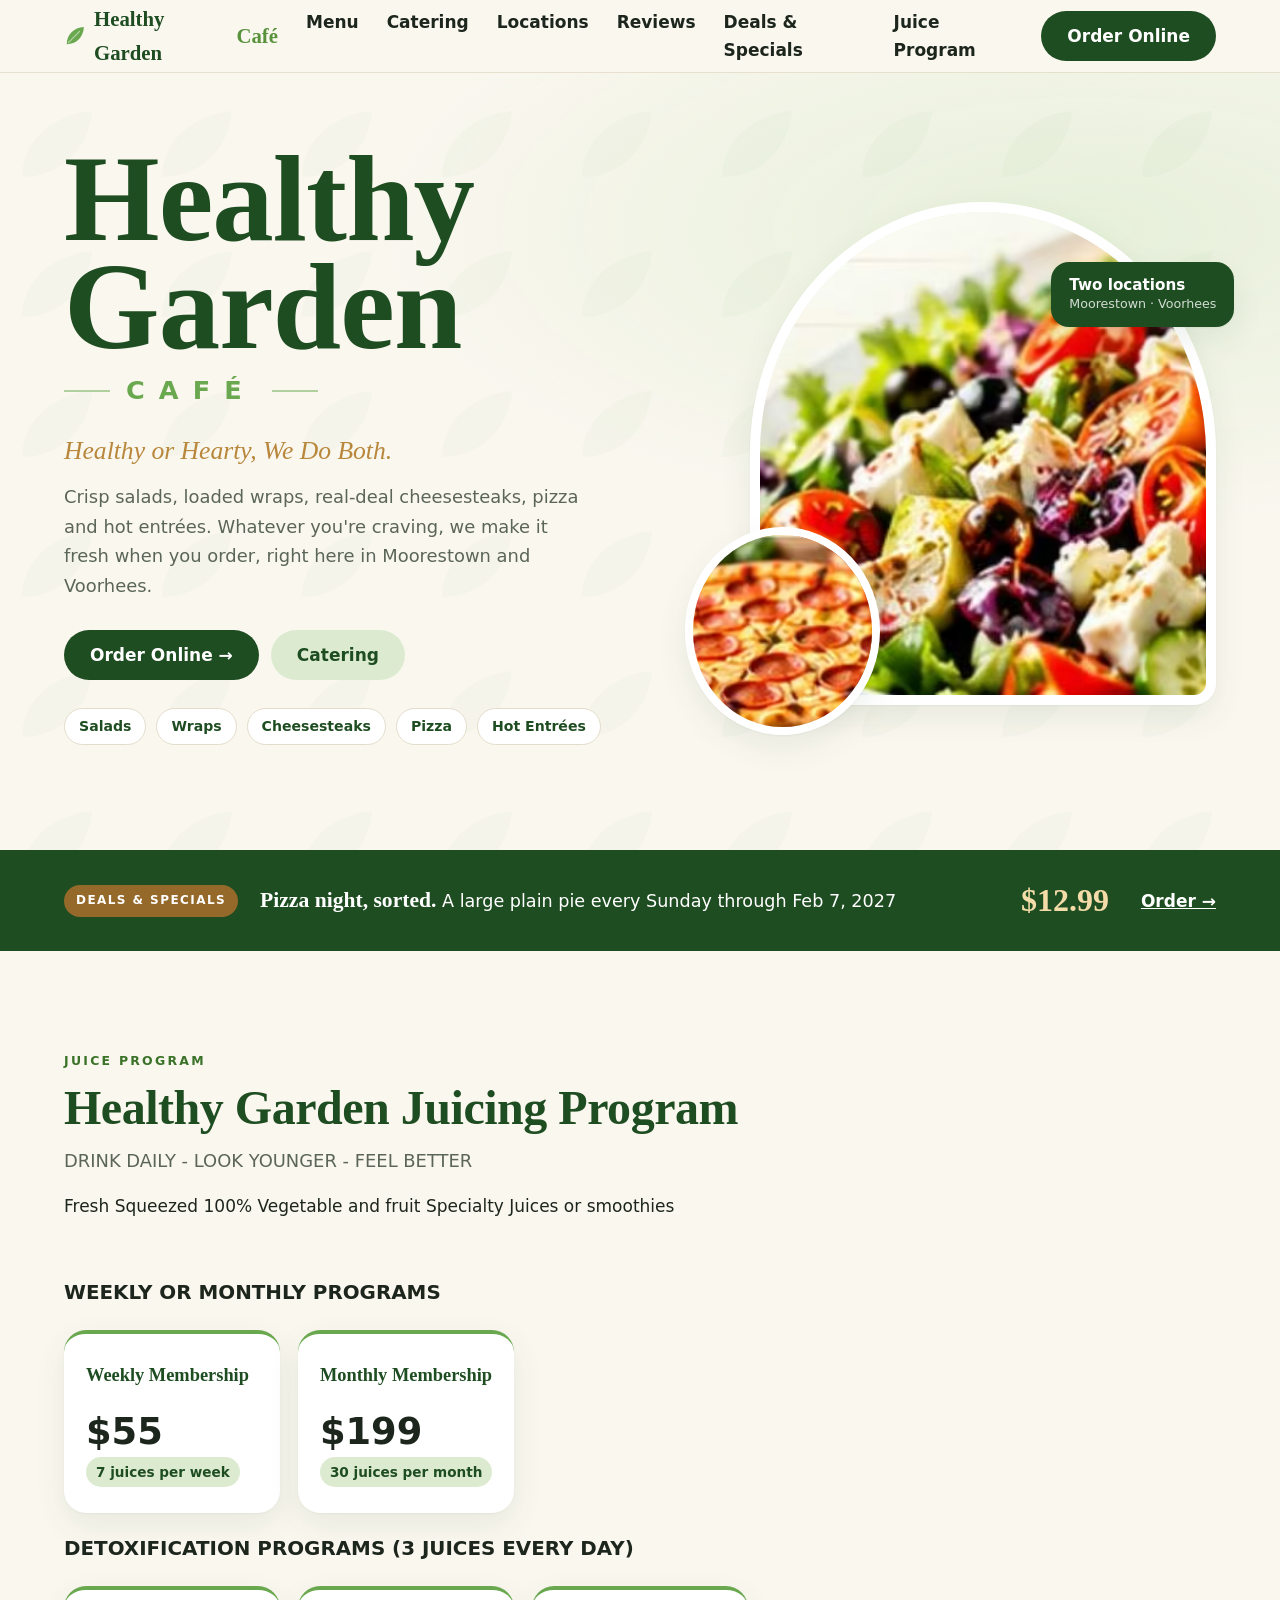
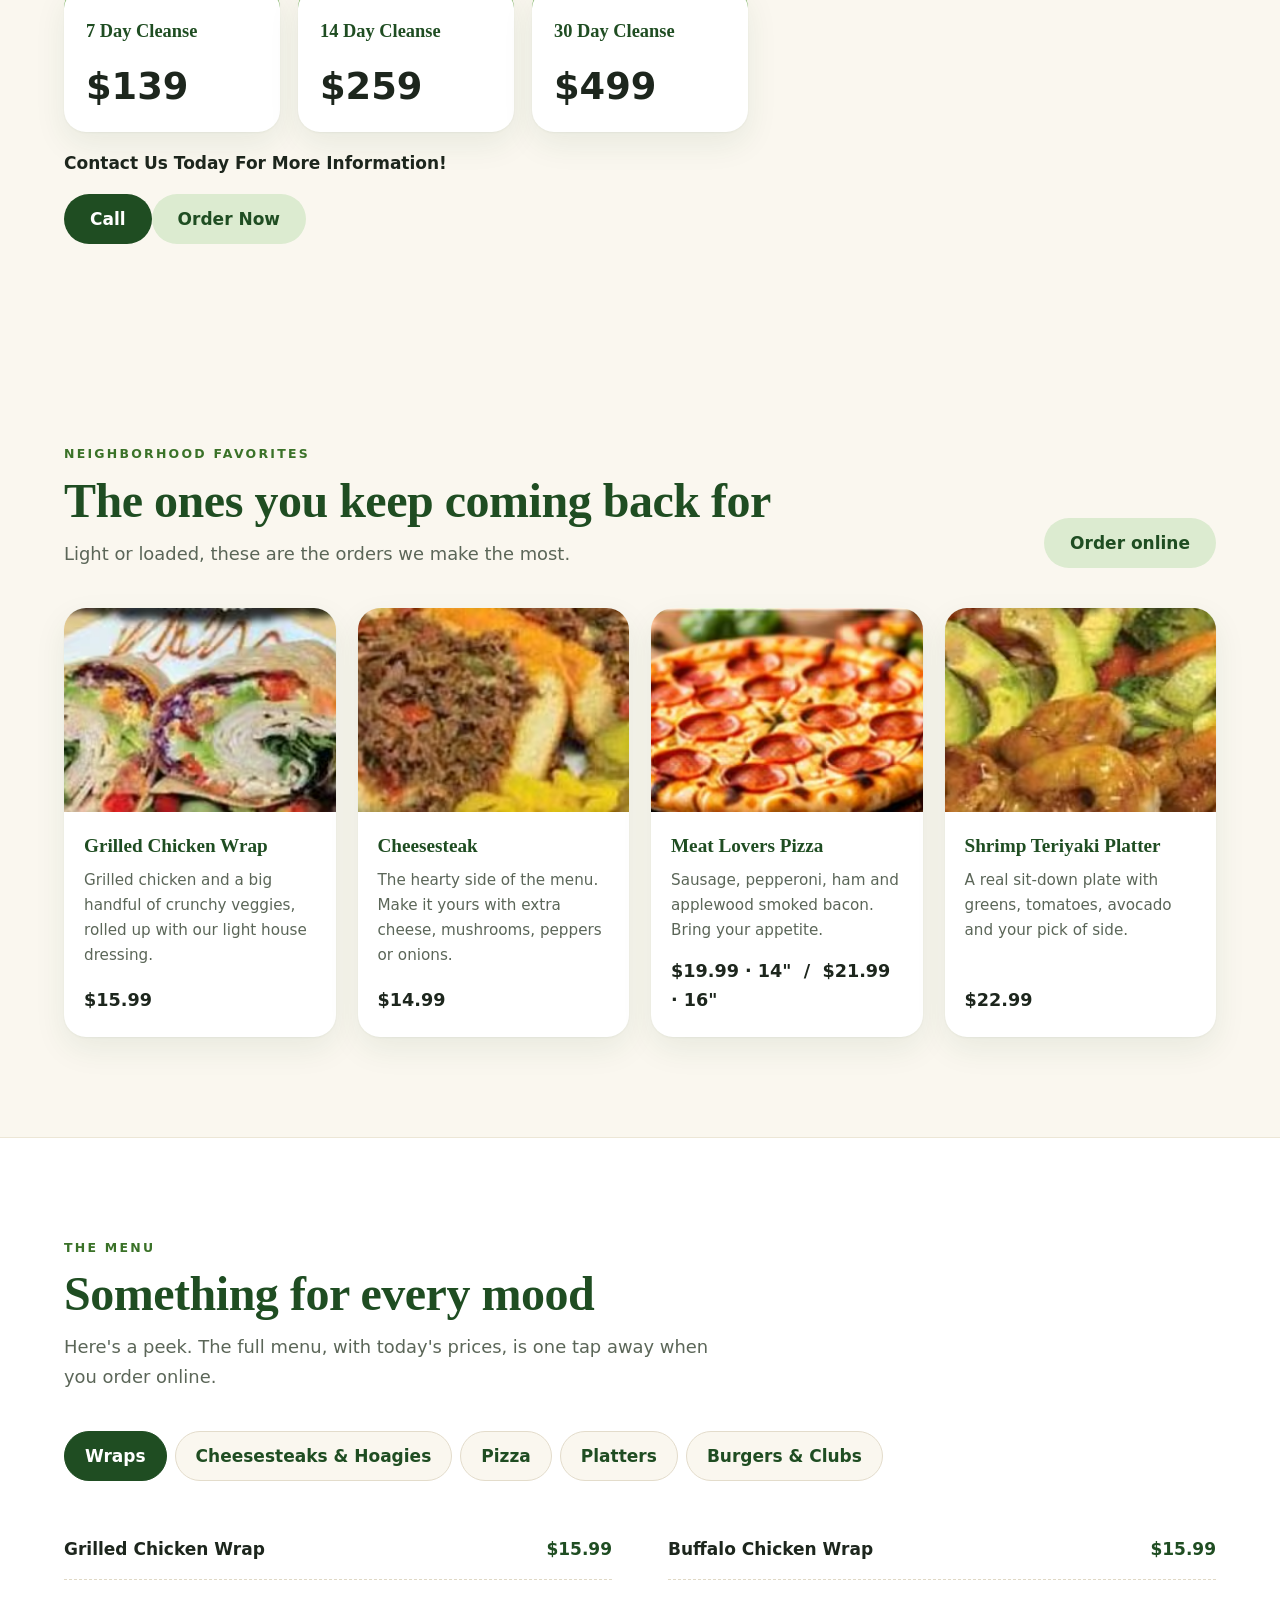
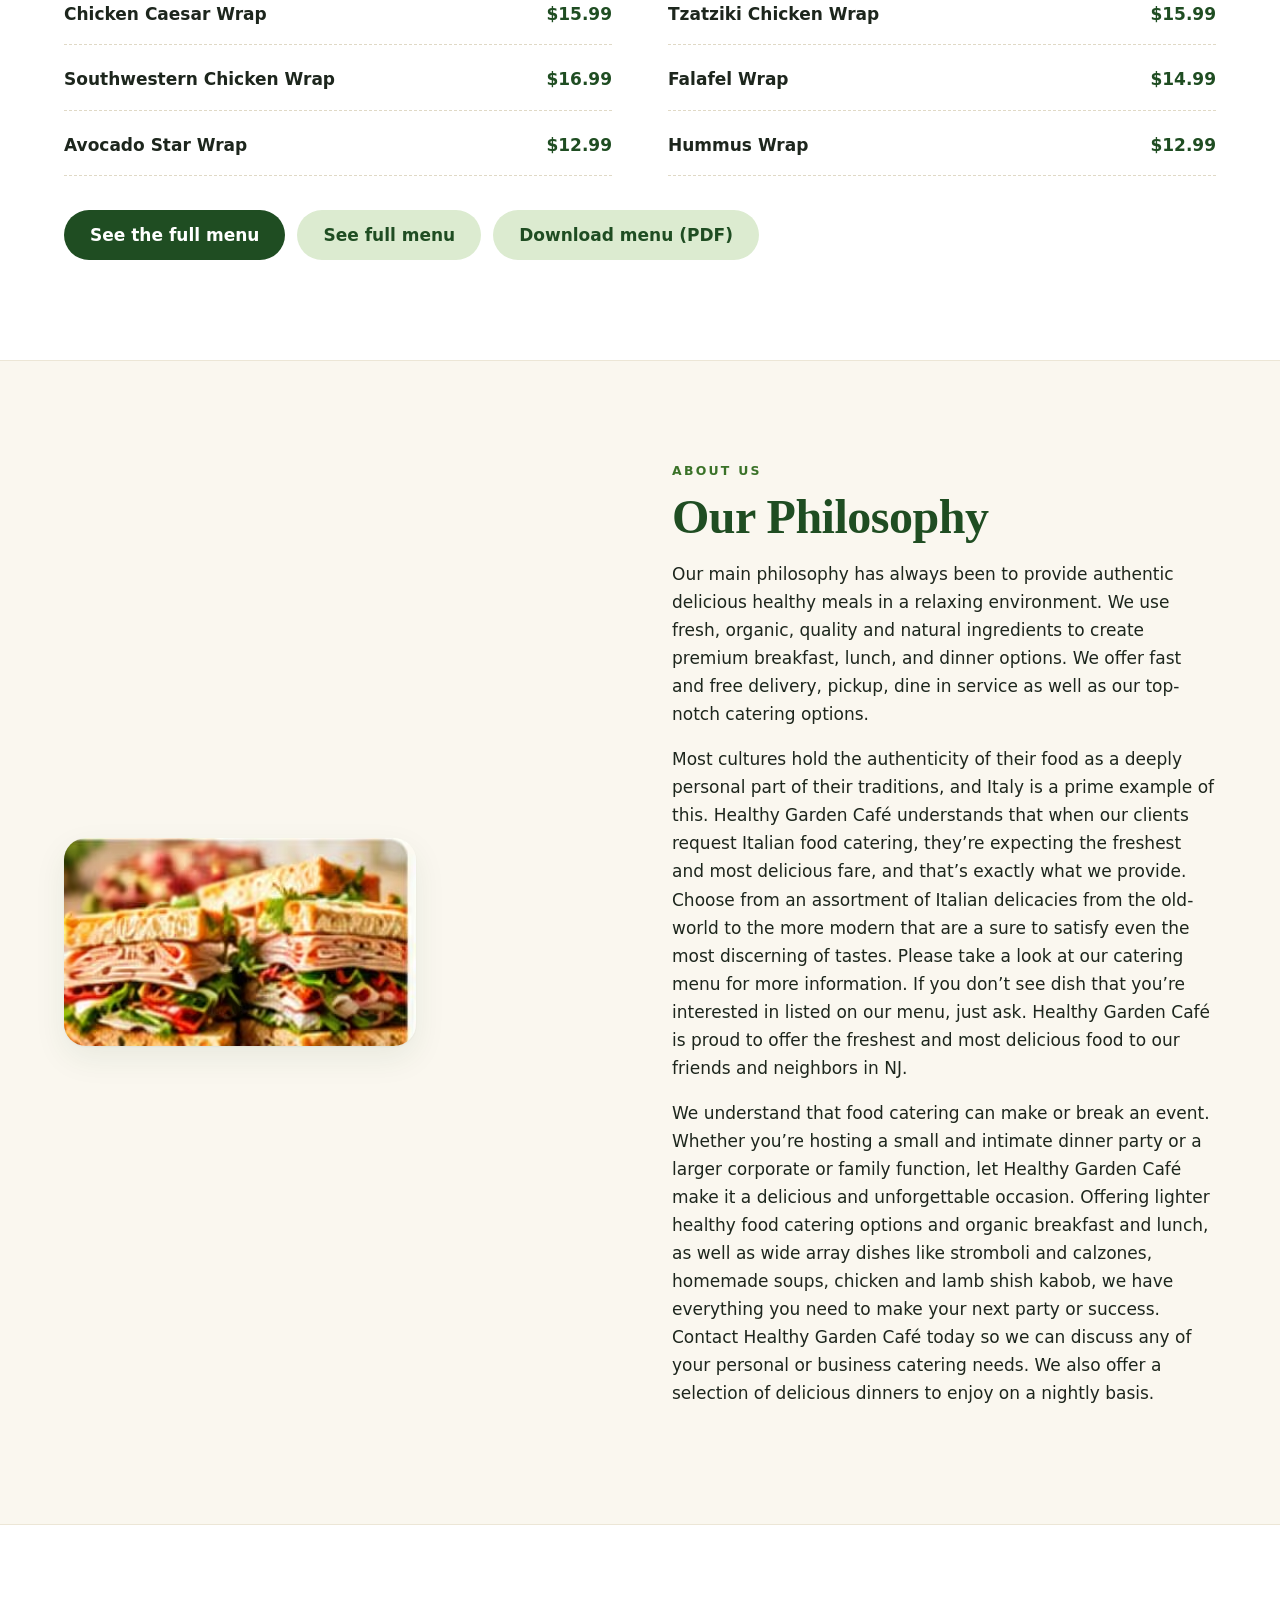
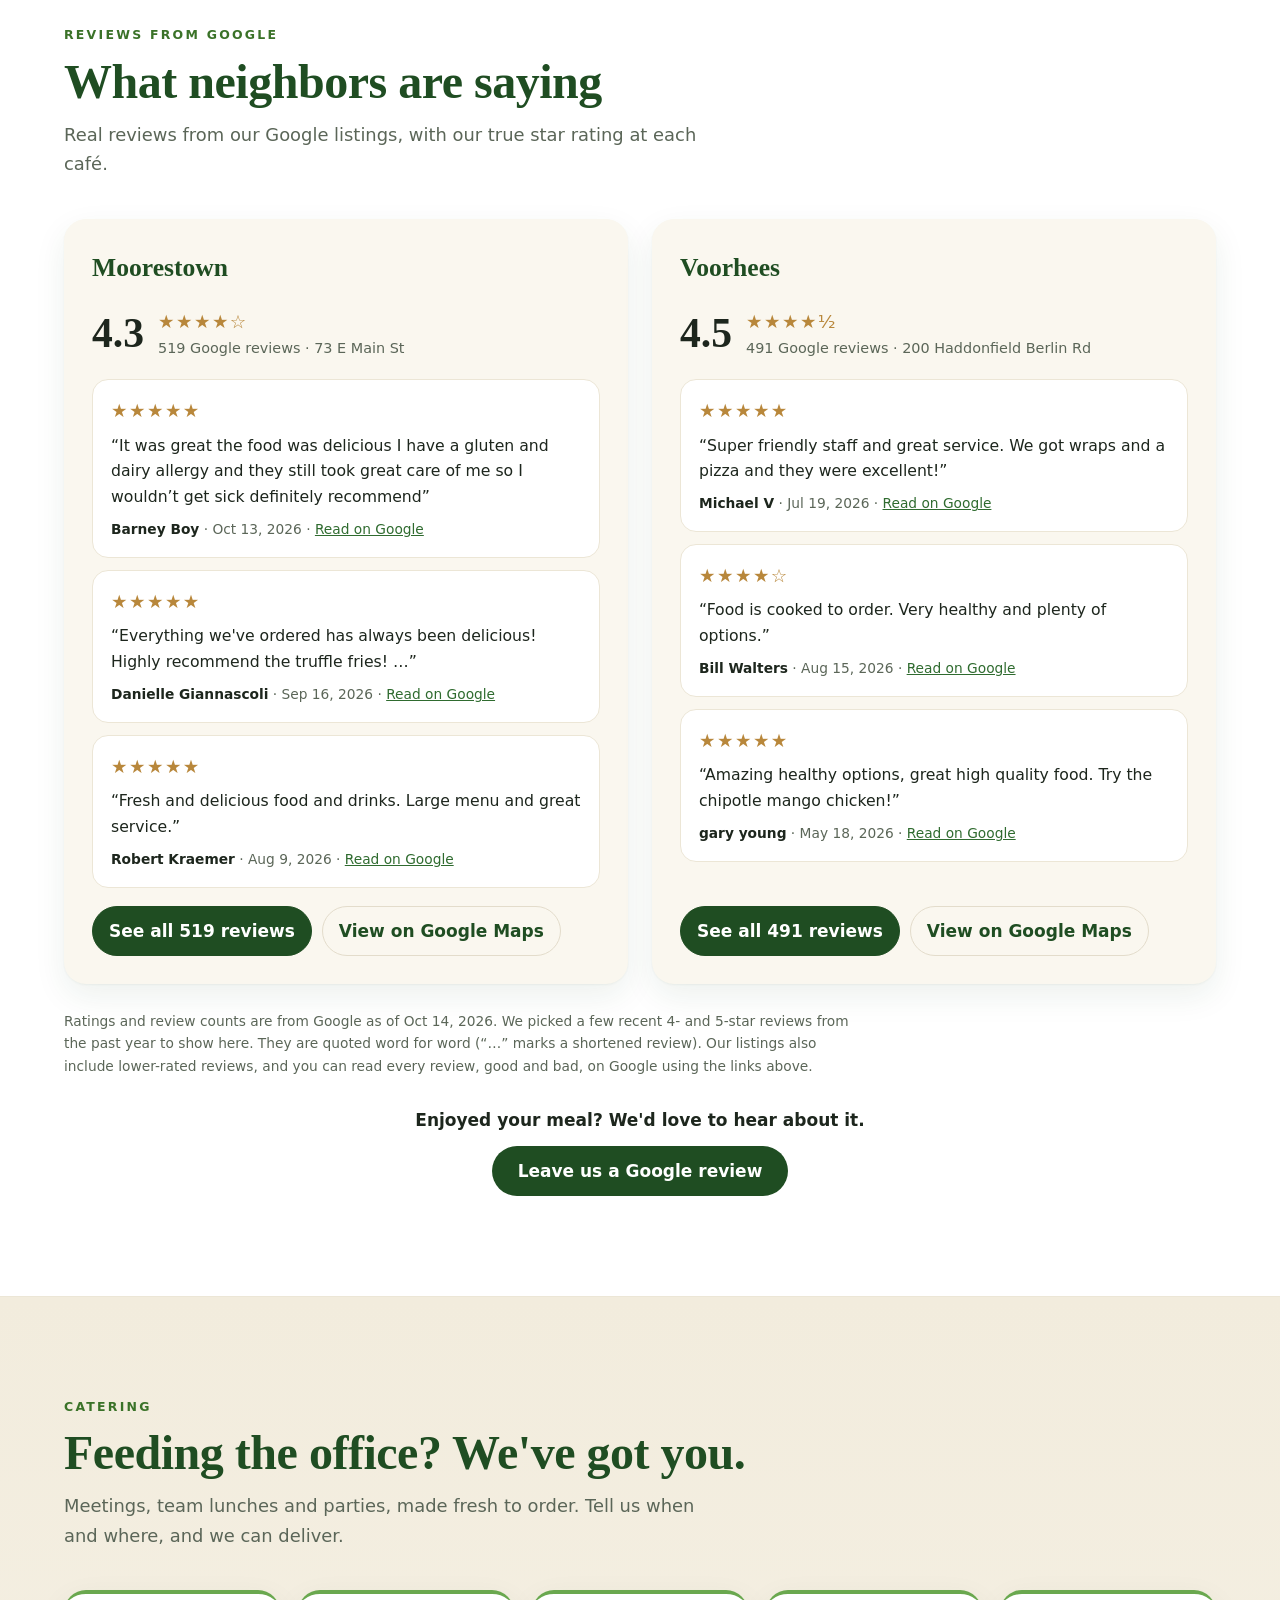
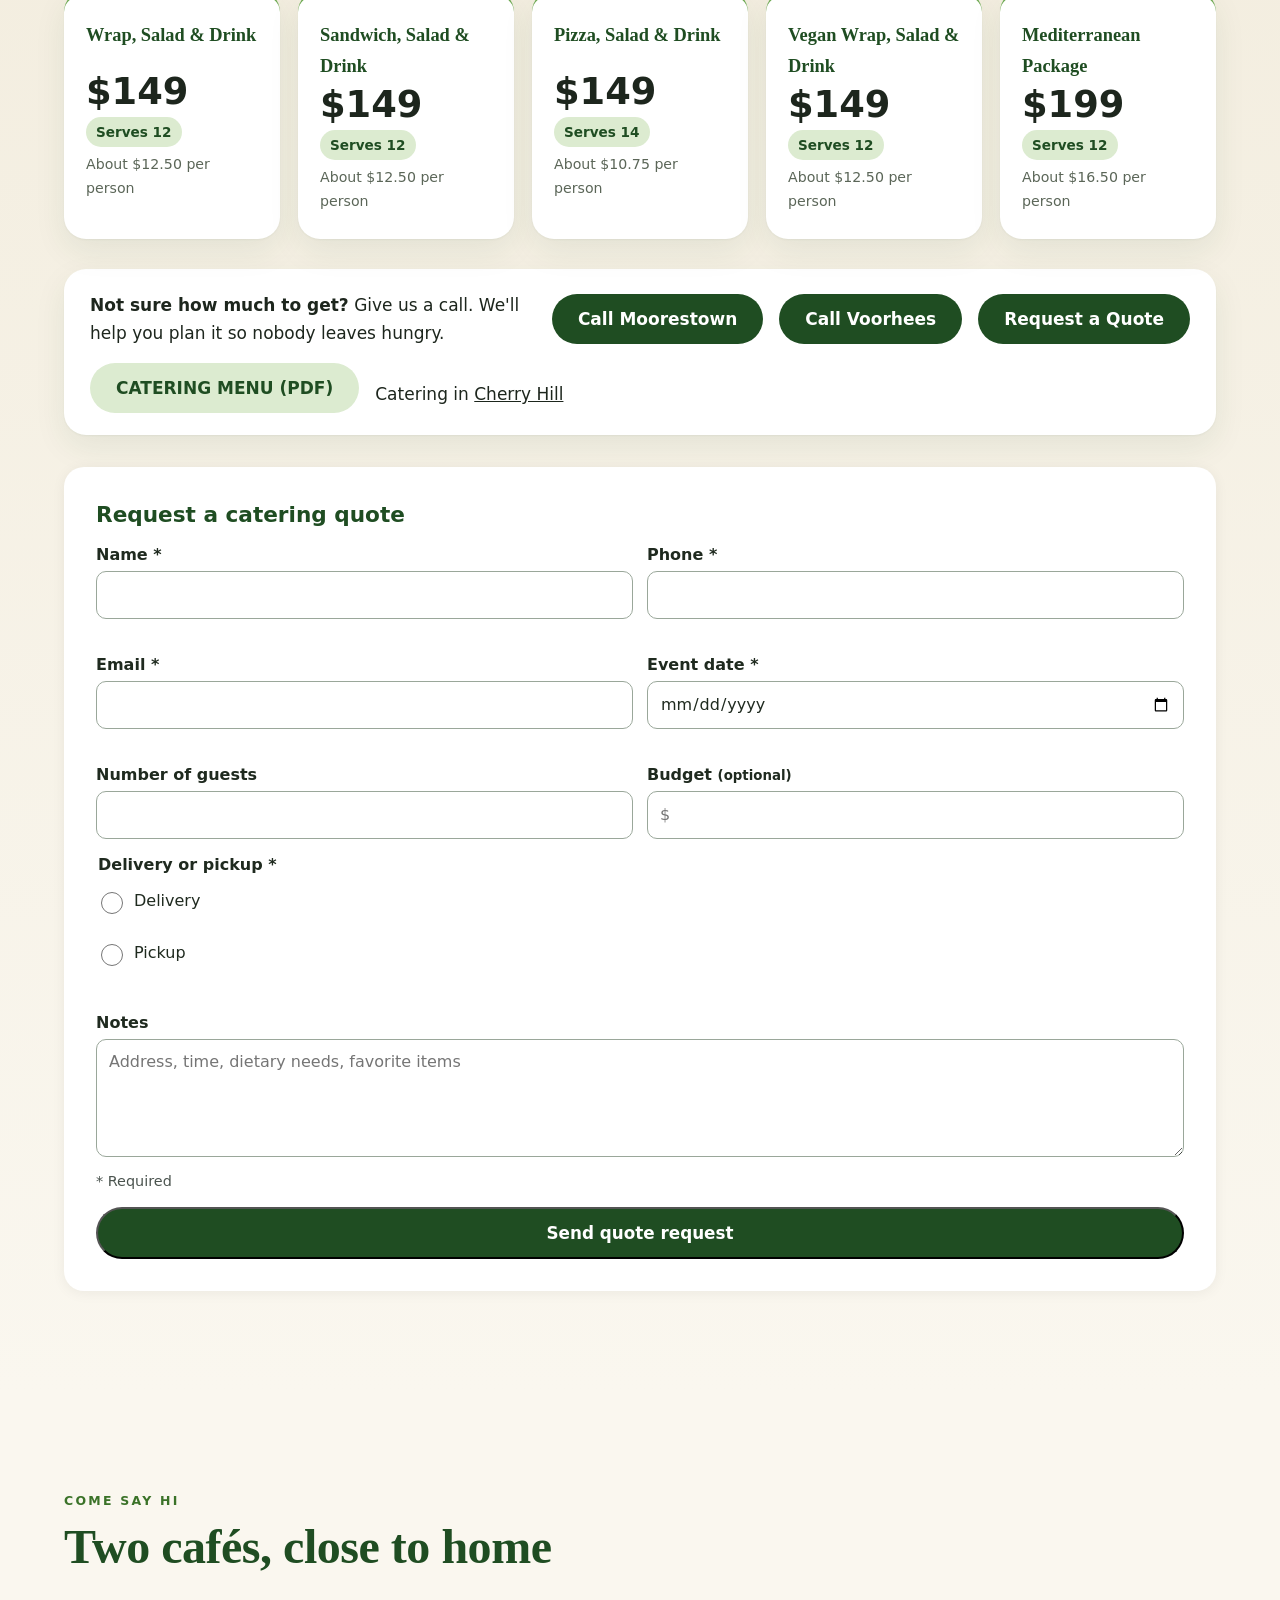
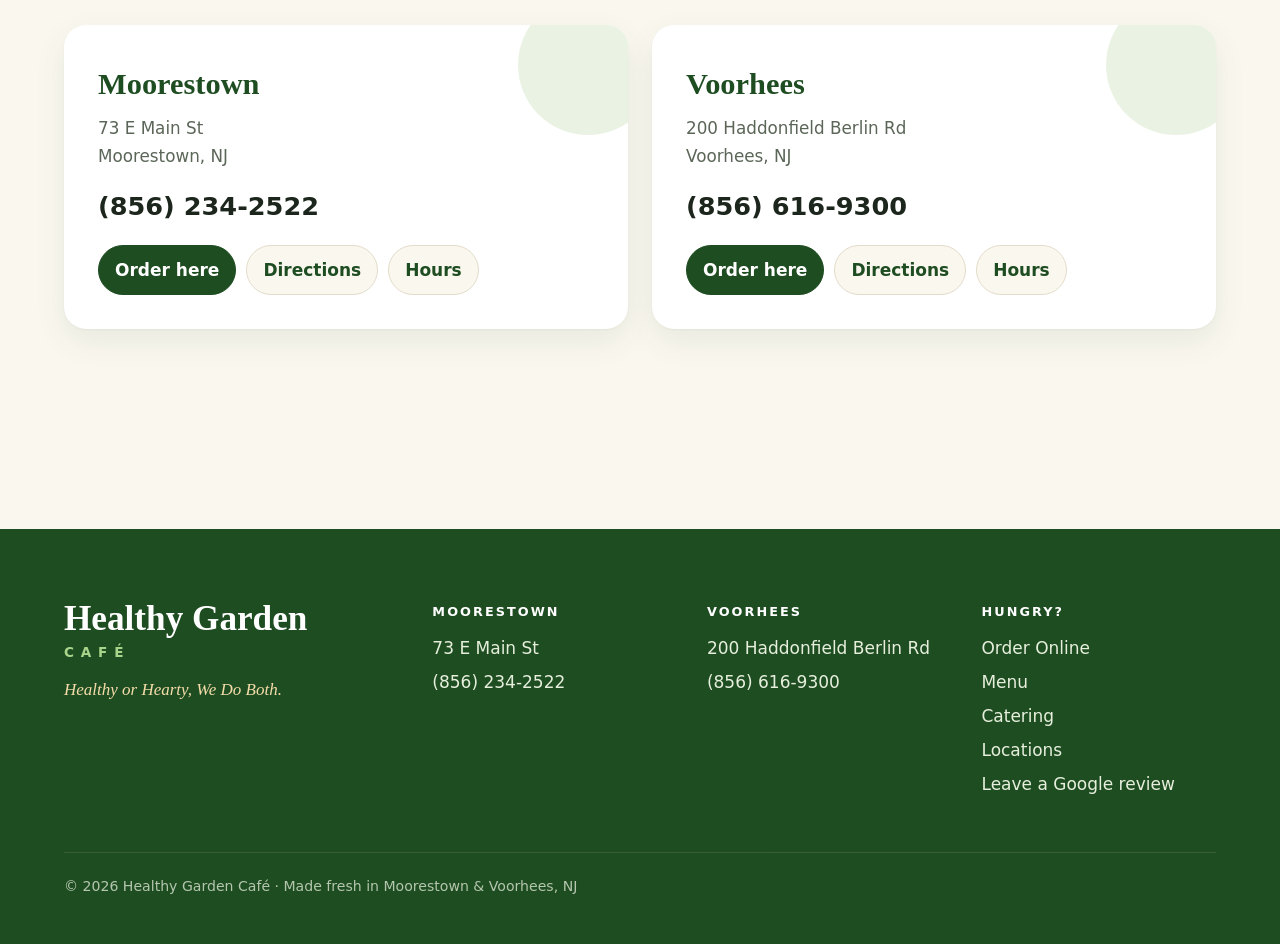
==== commit 03c03d86: "Deals & Specials, Juice Program, About Us" ====
--- a/index.html
+++ b/index.html
@@ -19,7 +19,7 @@
 .qf :focus-visible{outline:3px solid #6aa84f;outline-offset:1px}.qf [aria-invalid=true]{border-color:#b42318!important}
 .er{color:#b42318;font-size:.9rem;min-height:1.1em}.fs{border:0;padding:0;margin:0}.rd{display:inline-flex;align-items:center;gap:8px;min-height:48px;margin-right:20px;font-weight:400!important}.rd input{width:22px;height:22px;accent-color:#1f4d22}
 .rq-n{margin:0;font-size:.9rem;color:#4b544f}.qf button{min-height:52px;font:700 1.05rem/1.2 Inter,system-ui,sans-serif;width:100%}.qf-w h3{font-family:inherit;font-size:1.35rem;color:#1f4d22}.qt{padding:18px;border-left:5px solid #6aa84f;background:#f1f7ea;border-radius:10px}.qt a{font-weight:700;color:#1f4d22}
-@media(min-width:761px){.qf{grid-template-columns:1fr 1fr}.qfull{grid-column:1/-1}.qf-w{padding:32px}}</style></head><body> <svg width="0" height="0" style="position:absolute"><symbol id="lf" viewBox="0 0 64 64"><path d="M8 56C8 28 28 8 58 6c-2 30-22 50-50 50z" fill="currentColor"/><path d="M12 52L46 18" stroke="#fff" stroke-width="3" opacity=".55"/></symbol></svg> <header class="top"><div class="wrap bar"><a class="logo" href="#"><svg class="leaf"><use href="#lf"/></svg>Healthy Garden <b>Café</b></a> <nav aria-label="Main"><a href="#menu">Menu</a><a href="#catering">Catering</a><a href="#locations">Locations</a><a href="#reviews">Reviews</a><a href="#special">Sunday Special</a></nav><a class="btn btn-p" href="https://healthygardencafe.hungerrush.com" data-pick="order">Order Online</a><button type="button" class="burger" aria-label="Open menu" aria-expanded="false" aria-controls="mnav"><span></span><span></span><span></span></button></div></header> <div class="mnav" id="mnav"><a href="#menu">Menu</a><a href="#catering">Catering</a><a href="#locations">Locations</a><a href="#reviews">Reviews</a><a href="#special">Sunday Special</a><a class="btn btn-p" href="https://healthygardencafe.hungerrush.com" data-pick="order">Order Online</a></div> <main> <section class="hero" id="top"><div class="drift" aria-hidden="true"><i><svg><use href="#lf"/></svg></i><i><svg><use href="#lf"/></svg></i><i><svg><use href="#lf"/></svg></i><i><svg><use href="#lf"/></svg></i></div><div class="wrap"> <div><h1 class="wm"><span class="l1">Healthy Garden</span><span class="l2">CAFÉ</span></h1> <p class="tag">Healthy or Hearty, We Do Both.</p> <p class="sub">Crisp salads, loaded wraps, real-deal cheesesteaks, pizza and hot entrées. Whatever you're craving, we make it fresh when you order, right here in Moorestown and Voorhees.</p> <div class="ctas"><a class="btn btn-p" href="https://healthygardencafe.hungerrush.com" data-pick="order">Order Online →</a><a class="btn btn-s" href="#catering">Catering</a></div> <ul class="chips"><li>Salads</li><li>Wraps</li><li>Cheesesteaks</li><li>Pizza</li><li>Hot Entrées</li></ul></div> <div class="art"><div class="frame"><picture><source type="image/avif" srcset="img/hero-salad-240.avif 240w, img/hero-salad-360.avif 360w, img/hero-salad-500.avif 500w" sizes="(max-width:760px) 300px, 450px"><img src="img/hero-salad-500.webp" srcset="img/hero-salad-240.webp 240w, img/hero-salad-360.webp 360w, img/hero-salad-500.webp 500w" sizes="(max-width:760px) 300px, 450px" width="500" height="396" class="main" alt="Fresh garden salad with tomatoes, feta and olives" fetchpriority="high"></picture></div><picture><source type="image/avif" srcset="img/pizza-240.avif 240w, img/pizza-368.avif 368w" sizes="(max-width:760px) 134px, 195px"><img src="img/pizza-368.webp" srcset="img/pizza-240.webp 240w, img/pizza-368.webp 368w" sizes="(max-width:760px) 134px, 195px" width="368" height="208" class="mini" alt="Pizza" decoding="async"></picture><div class="badge">Two locations<small>Moorestown · Voorhees</small></div></div> </div></section> <section class="special" id="special"><div class="wrap"><span class="pill">Sunday Special</span><span class="txt"><b>Pizza night, sorted.</b> A large plain pie every Sunday through Feb 7, 2027</span><span class="price">$12.99</span><a href="https://healthygardencafe.hungerrush.com" data-pick="order">Order →</a></div></section> <section class="sec"><div class="wrap"><div class="head rv"><div><p class="eyebrow">Neighborhood favorites</p><h2>The ones you keep coming back for</h2><p class="lead">Light or loaded, these are the orders we make the most.</p></div><a class="btn btn-s" href="https://healthygardencafe.hungerrush.com" data-pick="order">Order online</a></div> <div class="feat"> <article class="fc rv"><div class="ph"><picture><source type="image/avif" srcset="img/chicken-wrap-240.avif 240w, img/chicken-wrap-360.avif 360w, img/chicken-wrap-747.avif 747w" sizes="(max-width:760px) 130px, (max-width:1000px) 48vw, 270px"><img src="img/chicken-wrap-747.webp" srcset="img/chicken-wrap-240.webp 240w, img/chicken-wrap-360.webp 360w, img/chicken-wrap-747.webp 747w" sizes="(max-width:760px) 130px, (max-width:1000px) 48vw, 270px" width="747" height="355" alt="Grilled chicken wrap" loading="lazy" style="object-position:center 75%" decoding="async"></picture></div><div class="b"><h3>Grilled Chicken Wrap</h3><p>Grilled chicken and a big handful of crunchy veggies, rolled up with our light house dressing.</p><span class="pr">$15.99</span></div></article> <article class="fc rv"><div class="ph"><picture><source type="image/avif" srcset="img/cheesesteak-240.avif 240w, img/cheesesteak-360.avif 360w, img/cheesesteak-850.avif 850w" sizes="(max-width:760px) 130px, (max-width:1000px) 48vw, 270px"><img src="img/cheesesteak-850.webp" srcset="img/cheesesteak-240.webp 240w, img/cheesesteak-360.webp 360w, img/cheesesteak-850.webp 850w" sizes="(max-width:760px) 130px, (max-width:1000px) 48vw, 270px" width="850" height="360" alt="Cheesesteak" loading="lazy" decoding="async"></picture></div><div class="b"><h3>Cheesesteak</h3><p>The hearty side of the menu. Make it yours with extra cheese, mushrooms, peppers or onions.</p><span class="pr">$14.99</span></div></article> <article class="fc rv"><div class="ph"><picture><source type="image/avif" srcset="img/pizza-240.avif 240w, img/pizza-368.avif 368w" sizes="(max-width:760px) 130px, (max-width:1000px) 48vw, 270px"><img src="img/pizza-368.webp" srcset="img/pizza-240.webp 240w, img/pizza-368.webp 368w" sizes="(max-width:760px) 130px, (max-width:1000px) 48vw, 270px" width="368" height="208" alt="Pizza" loading="lazy" decoding="async"></picture></div><div class="b"><h3>Meat Lovers Pizza</h3><p>Sausage, pepperoni, ham and applewood smoked bacon. Bring your appetite.</p><span class="pr">$19.99 · 14" &nbsp;/&nbsp; $21.99 · 16"</span></div></article> <article class="fc rv"><div class="ph"><picture><source type="image/avif" srcset="img/shrimp-teriyaki-240.avif 240w, img/shrimp-teriyaki-360.avif 360w, img/shrimp-teriyaki-770.avif 770w" sizes="(max-width:760px) 130px, (max-width:1000px) 48vw, 270px"><img src="img/shrimp-teriyaki-770.webp" srcset="img/shrimp-teriyaki-240.webp 240w, img/shrimp-teriyaki-360.webp 360w, img/shrimp-teriyaki-770.webp 770w" sizes="(max-width:760px) 130px, (max-width:1000px) 48vw, 270px" width="770" height="355" alt="Shrimp teriyaki platter" loading="lazy" decoding="async"></picture></div><div class="b"><h3>Shrimp Teriyaki Platter</h3><p>A real sit-down plate with greens, tomatoes, avocado and your pick of side.</p><span class="pr">$22.99</span></div></article> </div></div></section> <section class="sec menu" id="menu"><div class="wrap"><div class="head rv"><div><p class="eyebrow">The menu</p><h2>Something for every mood</h2><p class="lead">Here's a peek. The full menu, with today's prices, is one tap away when you order online.</p></div></div> <div class="tabs" role="tablist"> <button type="button" role="tab" aria-selected="true" data-t="w">Wraps</button><button type="button" role="tab" aria-selected="false" data-t="h">Cheesesteaks &amp; Hoagies</button><button type="button" role="tab" aria-selected="false" data-t="p">Pizza</button><button type="button" role="tab" aria-selected="false" data-t="e">Platters</button><button type="button" role="tab" aria-selected="false" data-t="b">Burgers &amp; Clubs</button></div> <div class="panel on" id="w"><div class="it"><span class="n">Grilled Chicken Wrap</span><span class="dots"></span><span class="p">$15.99</span></div><div class="it"><span class="n">Buffalo Chicken Wrap</span><span class="dots"></span><span class="p">$15.99</span></div><div class="it"><span class="n">Chicken Caesar Wrap</span><span class="dots"></span><span class="p">$15.99</span></div><div class="it"><span class="n">Tzatziki Chicken Wrap</span><span class="dots"></span><span class="p">$15.99</span></div><div class="it"><span class="n">Southwestern Chicken Wrap</span><span class="dots"></span><span class="p">$16.99</span></div><div class="it"><span class="n">Falafel Wrap</span><span class="dots"></span><span class="p">$14.99</span></div><div class="it"><span class="n">Avocado Star Wrap</span><span class="dots"></span><span class="p">$12.99</span></div><div class="it"><span class="n">Hummus Wrap</span><span class="dots"></span><span class="p">$12.99</span></div></div> <div class="panel" id="h"><div class="it"><span class="n">Cheesesteak</span><span class="dots"></span><span class="p">$14.99</span></div><div class="it"><span class="n">Chicken Cheesesteak</span><span class="dots"></span><span class="p">$14.99</span></div><div class="it"><span class="n">Buffalo Chicken Cheesesteak</span><span class="dots"></span><span class="p">$14.99</span></div><div class="it"><span class="n">Italian</span><span class="dots"></span><span class="p">$14.99</span></div><div class="it"><span class="n">Chicken Cutlet Parmigiana</span><span class="dots"></span><span class="p">$14.99</span></div><div class="it"><span class="n">Eggplant Parmigiana</span><span class="dots"></span><span class="p">$14.99</span></div></div> <div class="panel" id="p"><div class="it"><span class="n">Cheese (White or Red)<span class="d">14" / 16"</span></span><span class="dots"></span><span class="p">$15.99 / $17.99</span></div><div class="it"><span class="n">The Grandma<span class="d">16"</span></span><span class="dots"></span><span class="p">$23.99</span></div><div class="it"><span class="n">Meat Lovers<span class="d">14" / 16"</span></span><span class="dots"></span><span class="p">$19.99 / $21.99</span></div><div class="it"><span class="n">Veggie Lovers<span class="d">14" / 16"</span></span><span class="dots"></span><span class="p">$19.99 / $21.99</span></div><div class="it"><span class="n">Stromboli or Calzone<span class="d">14" / 16"</span></span><span class="dots"></span><span class="p">$16.99 / $18.99</span></div><div class="it"><span class="n">Sicilian</span><span class="dots"></span><span class="p">$22.99</span></div></div> <div class="panel" id="e"><div class="it"><span class="n">Grilled Chicken Platter</span><span class="dots"></span><span class="p">$19.99</span></div><div class="it"><span class="n">Marinated Salmon Filet Platter</span><span class="dots"></span><span class="p">$22.99</span></div><div class="it"><span class="n">Grilled Cod Filet Platter</span><span class="dots"></span><span class="p">$21.99</span></div><div class="it"><span class="n">Shrimp Teriyaki Platter</span><span class="dots"></span><span class="p">$22.99</span></div><div class="it"><span class="n">Housemade Turkey Burger Platter</span><span class="dots"></span><span class="p">$19.99</span></div><div class="it"><span class="n">Falafel Platter</span><span class="dots"></span><span class="p">$18.99</span></div></div> <div class="panel" id="b"><div class="it"><span class="n">Angus Beef Burger</span><span class="dots"></span><span class="p">$16.99</span></div><div class="it"><span class="n">Black Bean Burger</span><span class="dots"></span><span class="p">$16.99</span></div><div class="it"><span class="n">Beyond Burger</span><span class="dots"></span><span class="p">$16.99</span></div><div class="it"><span class="n">Turkey Burger</span><span class="dots"></span><span class="p">$16.99</span></div><div class="it"><span class="n">Grilled Chicken Club</span><span class="dots"></span><span class="p">$16.99</span></div><div class="it"><span class="n">Home Roasted Turkey Club</span><span class="dots"></span><span class="p">$16.99</span></div></div> <div class="more"><a class="btn btn-p" href="https://healthygardencafe.hungerrush.com" data-pick="order">See the full menu</a><a class="btn btn-s" href="menu.html">See full menu</a><a class="btn btn-s" download="Healthy-Garden-Regular-Menu.pdf" href="menus/Healthy-Garden-Regular-Menu.pdf">Download menu (PDF)</a></div> </div></section> <section class="sec"><div class="wrap about rv"><picture><source type="image/avif" srcset="img/sandwiches-240.avif 240w, img/sandwiches-352.avif 352w" sizes="(max-width:760px) 92vw, 352px"><img src="img/sandwiches-352.webp" srcset="img/sandwiches-240.webp 240w, img/sandwiches-352.webp 352w" sizes="(max-width:760px) 92vw, 352px" width="352" height="208" alt="Fresh sandwiches" loading="lazy" decoding="async"></picture><div><p class="eyebrow">Hi, neighbor</p><blockquote>Some days you want a salad. Some days you want a cheesesteak. We're here for both, and we make every order fresh.</blockquote><p class="lead" style="margin-top:18px">Two cafés, one promise: Moorestown and Voorhees.</p></div></div></section> <section class="sec rvw" id="reviews"><div class="wrap"><div class="head rv"><div><p class="eyebrow">Reviews from Google</p><h2>What neighbors are saying</h2><p class="lead">Real reviews from our Google listings, with our true star rating at each café.</p></div></div><div class="rs"><article class="rstore rv" aria-labelledby="r-Moorestown"><h3 id="r-Moorestown">Moorestown</h3><div class="rsum"><span class="avg">4.3</span><div><span class="st" role="img" aria-label="Rated 4.3 out of 5 on Google">★★★★☆</span><small>519 Google reviews · 73 E Main St</small></div></div><ul class="rq"><li><span class="st" role="img" aria-label="5 out of 5 stars">★★★★★</span><blockquote><p>“It was great the food was delicious I have a gluten and dairy allergy and they still took great care of me so I wouldn’t get sick definitely recommend”</p></blockquote><p class="by"><b>Barney Boy</b> · Oct 13, 2026 · <a href="https://www.google.com/maps/reviews/data=!4m8!14m7!1m6!2m5!1sCi9DQUlRQUNvZENodHljRjlvT2pKRVZsZEhaRE5XU2pCSVNYWlFORkJ0TUhGR1dsRRAB!2m1!1s0x0:0x44cc39cfcce86572!3m1!1s2@1:CAIQACodChtycF9oOjJEVldHZDNWSjBISXZQNFBtMHFGWlE%7C%7C?hl=en" rel="noopener">Read on Google</a></p></li><li><span class="st" role="img" aria-label="5 out of 5 stars">★★★★★</span><blockquote><p>“Everything we&#x27;ve ordered has always been delicious! Highly recommend the truffle fries! …”</p></blockquote><p class="by"><b>Danielle Giannascoli</b> · Sep 16, 2026 · <a href="https://www.google.com/maps/reviews/data=!4m8!14m7!1m6!2m5!1sCi9DQUlRQUNvZENodHljRjlvT25WT1VtVldUamROVVZsS2JVVktMVTh6Tm1ZdFNVRRAB!2m1!1s0x0:0x44cc39cfcce86572!3m1!1s2@1:CAIQACodChtycF9oOnVOUmVWTjdNUVlKbUVKLU8zNmYtSUE%7C%7C?hl=en" rel="noopener">Read on Google</a></p></li><li><span class="st" role="img" aria-label="5 out of 5 stars">★★★★★</span><blockquote><p>“Fresh and delicious food and drinks. Large menu and great service.”</p></blockquote><p class="by"><b>Robert Kraemer</b> · Aug 9, 2026 · <a href="https://www.google.com/maps/reviews/data=!4m8!14m7!1m6!2m5!1sCi9DQUlRQUNvZENodHljRjlvT2t0b1l6TnlZMFZPVFV4V2IyMHdiRkZHVkRCMmEyYxAB!2m1!1s0x0:0x44cc39cfcce86572!3m1!1s2@1:CAIQACodChtycF9oOktoYzNyY0VOTUxWb20wbFFGVDB2a2c%7C%7C?hl=en" rel="noopener">Read on Google</a></p></li></ul><div class="lk"><a class="o" href="https://search.google.com/local/reviews?placeid=ChIJPcBNUWc1wYkRcmXozM85zEQ" rel="noopener">See all 519 reviews</a><a href="https://www.google.com/maps/place/?q=place_id:ChIJPcBNUWc1wYkRcmXozM85zEQ" rel="noopener">View on Google Maps</a></div></article><article class="rstore rv" aria-labelledby="r-Voorhees"><h3 id="r-Voorhees">Voorhees</h3><div class="rsum"><span class="avg">4.5</span><div><span class="st" role="img" aria-label="Rated 4.5 out of 5 on Google">★★★★½</span><small>491 Google reviews · 200 Haddonfield Berlin Rd</small></div></div><ul class="rq"><li><span class="st" role="img" aria-label="5 out of 5 stars">★★★★★</span><blockquote><p>“Super friendly staff and great service. We got wraps and a pizza and they were excellent!”</p></blockquote><p class="by"><b>Michael V</b> · Jul 19, 2026 · <a href="https://www.google.com/maps/reviews/data=!4m8!14m7!1m6!2m5!1sCi9DQUlRQUNvZENodHljRjlvT21oNVNVNU1OVVoxYzBaNU1sZ3pabTR6ZURGVVpXYxAB!2m1!1s0x0:0x8e7ba91c34b36835!3m1!1s2@1:CAIQACodChtycF9oOmh5SU5MNUZ1c0Z5MlgzZm4zeDFUZWc%7C%7C?hl=en" rel="noopener">Read on Google</a></p></li><li><span class="st" role="img" aria-label="4 out of 5 stars">★★★★☆</span><blockquote><p>“Food is cooked to order. Very healthy and plenty of options.”</p></blockquote><p class="by"><b>Bill Walters</b> · Aug 15, 2026 · <a href="https://www.google.com/maps/reviews/data=!4m8!14m7!1m6!2m5!1sChZDSUhNMG9nS0VJQ0FnSUNHNHV2bE5REAE!2m1!1s0x0:0x8e7ba91c34b36835!3m1!1s2@1:CIHM0ogKEICAgICG4uvlNQ%7C%7C?hl=en" rel="noopener">Read on Google</a></p></li><li><span class="st" role="img" aria-label="5 out of 5 stars">★★★★★</span><blockquote><p>“Amazing healthy options, great high quality food. Try the chipotle mango chicken!”</p></blockquote><p class="by"><b>gary young</b> · May 18, 2026 · <a href="https://www.google.com/maps/reviews/data=!4m8!14m7!1m6!2m5!1sCi9DQUlRQUNvZENodHljRjlvT2t4ME9WZGpOME5uYUdaQ01IWndSM0JmWTJSRlRVRRAB!2m1!1s0x0:0x8e7ba91c34b36835!3m1!1s2@1:CAIQACodChtycF9oOkx0OVdjN0NnaGZCMHZwR3BfY2RFTUE%7C%7C?hl=en" rel="noopener">Read on Google</a></p></li></ul><div class="lk"><a class="o" href="https://search.google.com/local/reviews?placeid=ChIJZ_lA4t7MxokRNWizNBype44" rel="noopener">See all 491 reviews</a><a href="https://www.google.com/maps/place/?q=place_id:ChIJZ_lA4t7MxokRNWizNBype44" rel="noopener">View on Google Maps</a></div></article></div><p class="rnote">Ratings and review counts are from Google as of Oct 14, 2026. We picked a few recent 4- and 5-star reviews from the past year to show here. They are quoted word for word (“…” marks a shortened review). Our listings also include lower-rated reviews, and you can read every review, good and bad, on Google using the links above.</p><div id="leave-review" style="text-align:center;margin-top:28px"><p style="margin:0 0 12px;font-weight:700">Enjoyed your meal? We'd love to hear about it.</p><a class="btn btn-p" href="https://search.google.com/local/writereview?placeid=ChIJPcBNUWc1wYkRcmXozM85zEQ" target="_blank" rel="noopener" data-pick="review">Leave us a Google review</a></div></div></section> <section class="sec cat" id="catering"><div class="wrap"><div class="head rv"><div><p class="eyebrow">Catering</p><h2>Feeding the office? We've got you.</h2><p class="lead">Meetings, team lunches and parties, made fresh to order. Tell us when and where, and we can deliver.</p></div></div> <ul class="pk"> <li class="rv"><h3>Wrap, Salad &amp; Drink</h3><span class="pr">$149</span><span class="sv">Serves 12</span><small>About $12.50 per person</small></li> <li class="rv"><h3>Sandwich, Salad &amp; Drink</h3><span class="pr">$149</span><span class="sv">Serves 12</span><small>About $12.50 per person</small></li> <li class="rv"><h3>Pizza, Salad &amp; Drink</h3><span class="pr">$149</span><span class="sv">Serves 14</span><small>About $10.75 per person</small></li> <li class="rv"><h3>Vegan Wrap, Salad &amp; Drink</h3><span class="pr">$149</span><span class="sv">Serves 12</span><small>About $12.50 per person</small></li> <li class="rv"><h3>Mediterranean Package</h3><span class="pr">$199</span><span class="sv">Serves 12</span><small>About $16.50 per person</small></li></ul> <div class="note rv"><p><b>Not sure how much to get?</b> Give us a call. We'll help you plan it so nobody leaves hungry.</p><a class="btn btn-p" href="tel:+18562342522">Call Moorestown</a><a class="btn btn-p" href="tel:+18566169300">Call Voorhees</a><a class="btn btn-p" href="#quote-form">Request a Quote</a><a class="btn btn-s" href="https://www.healthygardencafe.com/files/healthy-garden-catering-menu.pdf" target="_blank" rel="noopener">CATERING MENU (PDF)</a><p style="margin:12px 0 0">Catering in <a href="catering-cherry-hill.html">Cherry Hill</a></p></div>
+@media(min-width:761px){.qf{grid-template-columns:1fr 1fr}.qfull{grid-column:1/-1}.qf-w{padding:32px}}</style></head><body> <svg width="0" height="0" style="position:absolute"><symbol id="lf" viewBox="0 0 64 64"><path d="M8 56C8 28 28 8 58 6c-2 30-22 50-50 50z" fill="currentColor"/><path d="M12 52L46 18" stroke="#fff" stroke-width="3" opacity=".55"/></symbol></svg> <header class="top"><div class="wrap bar"><a class="logo" href="#"><svg class="leaf"><use href="#lf"/></svg>Healthy Garden <b>Café</b></a> <nav aria-label="Main"><a href="#menu">Menu</a><a href="#catering">Catering</a><a href="#locations">Locations</a><a href="#reviews">Reviews</a><a href="#deals">Deals &amp; Specials</a><a href="#juice">Juice Program</a></nav><a class="btn btn-p" href="https://healthygardencafe.hungerrush.com" data-pick="order">Order Online</a><button type="button" class="burger" aria-label="Open menu" aria-expanded="false" aria-controls="mnav"><span></span><span></span><span></span></button></div></header> <div class="mnav" id="mnav"><a href="#menu">Menu</a><a href="#catering">Catering</a><a href="#locations">Locations</a><a href="#reviews">Reviews</a><a href="#deals">Deals &amp; Specials</a><a href="#juice">Juice Program</a><a class="btn btn-p" href="https://healthygardencafe.hungerrush.com" data-pick="order">Order Online</a></div> <main> <section class="hero" id="top"><div class="drift" aria-hidden="true"><i><svg><use href="#lf"/></svg></i><i><svg><use href="#lf"/></svg></i><i><svg><use href="#lf"/></svg></i><i><svg><use href="#lf"/></svg></i></div><div class="wrap"> <div><h1 class="wm"><span class="l1">Healthy Garden</span><span class="l2">CAFÉ</span></h1> <p class="tag">Healthy or Hearty, We Do Both.</p> <p class="sub">Crisp salads, loaded wraps, real-deal cheesesteaks, pizza and hot entrées. Whatever you're craving, we make it fresh when you order, right here in Moorestown and Voorhees.</p> <div class="ctas"><a class="btn btn-p" href="https://healthygardencafe.hungerrush.com" data-pick="order">Order Online →</a><a class="btn btn-s" href="#catering">Catering</a></div> <ul class="chips"><li>Salads</li><li>Wraps</li><li>Cheesesteaks</li><li>Pizza</li><li>Hot Entrées</li></ul></div> <div class="art"><div class="frame"><picture><source type="image/avif" srcset="img/hero-salad-240.avif 240w, img/hero-salad-360.avif 360w, img/hero-salad-500.avif 500w" sizes="(max-width:760px) 300px, 450px"><img src="img/hero-salad-500.webp" srcset="img/hero-salad-240.webp 240w, img/hero-salad-360.webp 360w, img/hero-salad-500.webp 500w" sizes="(max-width:760px) 300px, 450px" width="500" height="396" class="main" alt="Fresh garden salad with tomatoes, feta and olives" fetchpriority="high"></picture></div><picture><source type="image/avif" srcset="img/pizza-240.avif 240w, img/pizza-368.avif 368w" sizes="(max-width:760px) 134px, 195px"><img src="img/pizza-368.webp" srcset="img/pizza-240.webp 240w, img/pizza-368.webp 368w" sizes="(max-width:760px) 134px, 195px" width="368" height="208" class="mini" alt="Pizza" decoding="async"></picture><div class="badge">Two locations<small>Moorestown · Voorhees</small></div></div> </div></section> <section class="special" id="deals" aria-label="Deals &amp; Specials"><div class="wrap"><span class="pill">Deals &amp; Specials</span><span class="txt"><b>Pizza night, sorted.</b> A large plain pie every Sunday through Feb 7, 2027</span><span class="price">$12.99</span><a href="https://healthygardencafe.hungerrush.com" data-pick="order">Order →</a></div></section> <section class="sec" id="juice"><div class="wrap"><div class="head rv"><div><p class="eyebrow">Juice Program</p><h2>Healthy Garden Juicing Program</h2><p class="lead">DRINK DAILY - LOOK YOUNGER - FEEL BETTER</p><p>Fresh Squeezed 100% Vegetable and fruit Specialty Juices or smoothies</p></div></div><h3>WEEKLY OR MONTHLY PROGRAMS</h3><ul class="pk"><li class="rv"><h3>Weekly Membership</h3><span class="pr">$55</span><span class="sv">7 juices per week</span></li><li class="rv"><h3>Monthly Membership</h3><span class="pr">$199</span><span class="sv">30 juices per month</span></li></ul><h3>DETOXIFICATION PROGRAMS (3 JUICES EVERY DAY)</h3><ul class="pk"><li class="rv"><h3>7 Day Cleanse</h3><span class="pr">$139</span></li><li class="rv"><h3>14 Day Cleanse</h3><span class="pr">$259</span></li><li class="rv"><h3>30 Day Cleanse</h3><span class="pr">$499</span></li></ul><div class="note rv"><p><b>Contact Us Today For More Information!</b></p><a class="btn btn-p" href="tel:+18562342522" data-pick="call">Call</a><a class="btn btn-s" href="https://healthygardencafe.hungerrush.com" data-pick="order">Order Now</a></div></div></section> <section class="sec"><div class="wrap"><div class="head rv"><div><p class="eyebrow">Neighborhood favorites</p><h2>The ones you keep coming back for</h2><p class="lead">Light or loaded, these are the orders we make the most.</p></div><a class="btn btn-s" href="https://healthygardencafe.hungerrush.com" data-pick="order">Order online</a></div> <div class="feat"> <article class="fc rv"><div class="ph"><picture><source type="image/avif" srcset="img/chicken-wrap-240.avif 240w, img/chicken-wrap-360.avif 360w, img/chicken-wrap-747.avif 747w" sizes="(max-width:760px) 130px, (max-width:1000px) 48vw, 270px"><img src="img/chicken-wrap-747.webp" srcset="img/chicken-wrap-240.webp 240w, img/chicken-wrap-360.webp 360w, img/chicken-wrap-747.webp 747w" sizes="(max-width:760px) 130px, (max-width:1000px) 48vw, 270px" width="747" height="355" alt="Grilled chicken wrap" loading="lazy" style="object-position:center 75%" decoding="async"></picture></div><div class="b"><h3>Grilled Chicken Wrap</h3><p>Grilled chicken and a big handful of crunchy veggies, rolled up with our light house dressing.</p><span class="pr">$15.99</span></div></article> <article class="fc rv"><div class="ph"><picture><source type="image/avif" srcset="img/cheesesteak-240.avif 240w, img/cheesesteak-360.avif 360w, img/cheesesteak-850.avif 850w" sizes="(max-width:760px) 130px, (max-width:1000px) 48vw, 270px"><img src="img/cheesesteak-850.webp" srcset="img/cheesesteak-240.webp 240w, img/cheesesteak-360.webp 360w, img/cheesesteak-850.webp 850w" sizes="(max-width:760px) 130px, (max-width:1000px) 48vw, 270px" width="850" height="360" alt="Cheesesteak" loading="lazy" decoding="async"></picture></div><div class="b"><h3>Cheesesteak</h3><p>The hearty side of the menu. Make it yours with extra cheese, mushrooms, peppers or onions.</p><span class="pr">$14.99</span></div></article> <article class="fc rv"><div class="ph"><picture><source type="image/avif" srcset="img/pizza-240.avif 240w, img/pizza-368.avif 368w" sizes="(max-width:760px) 130px, (max-width:1000px) 48vw, 270px"><img src="img/pizza-368.webp" srcset="img/pizza-240.webp 240w, img/pizza-368.webp 368w" sizes="(max-width:760px) 130px, (max-width:1000px) 48vw, 270px" width="368" height="208" alt="Pizza" loading="lazy" decoding="async"></picture></div><div class="b"><h3>Meat Lovers Pizza</h3><p>Sausage, pepperoni, ham and applewood smoked bacon. Bring your appetite.</p><span class="pr">$19.99 · 14" &nbsp;/&nbsp; $21.99 · 16"</span></div></article> <article class="fc rv"><div class="ph"><picture><source type="image/avif" srcset="img/shrimp-teriyaki-240.avif 240w, img/shrimp-teriyaki-360.avif 360w, img/shrimp-teriyaki-770.avif 770w" sizes="(max-width:760px) 130px, (max-width:1000px) 48vw, 270px"><img src="img/shrimp-teriyaki-770.webp" srcset="img/shrimp-teriyaki-240.webp 240w, img/shrimp-teriyaki-360.webp 360w, img/shrimp-teriyaki-770.webp 770w" sizes="(max-width:760px) 130px, (max-width:1000px) 48vw, 270px" width="770" height="355" alt="Shrimp teriyaki platter" loading="lazy" decoding="async"></picture></div><div class="b"><h3>Shrimp Teriyaki Platter</h3><p>A real sit-down plate with greens, tomatoes, avocado and your pick of side.</p><span class="pr">$22.99</span></div></article> </div></div></section> <section class="sec menu" id="menu"><div class="wrap"><div class="head rv"><div><p class="eyebrow">The menu</p><h2>Something for every mood</h2><p class="lead">Here's a peek. The full menu, with today's prices, is one tap away when you order online.</p></div></div> <div class="tabs" role="tablist"> <button type="button" role="tab" aria-selected="true" data-t="w">Wraps</button><button type="button" role="tab" aria-selected="false" data-t="h">Cheesesteaks &amp; Hoagies</button><button type="button" role="tab" aria-selected="false" data-t="p">Pizza</button><button type="button" role="tab" aria-selected="false" data-t="e">Platters</button><button type="button" role="tab" aria-selected="false" data-t="b">Burgers &amp; Clubs</button></div> <div class="panel on" id="w"><div class="it"><span class="n">Grilled Chicken Wrap</span><span class="dots"></span><span class="p">$15.99</span></div><div class="it"><span class="n">Buffalo Chicken Wrap</span><span class="dots"></span><span class="p">$15.99</span></div><div class="it"><span class="n">Chicken Caesar Wrap</span><span class="dots"></span><span class="p">$15.99</span></div><div class="it"><span class="n">Tzatziki Chicken Wrap</span><span class="dots"></span><span class="p">$15.99</span></div><div class="it"><span class="n">Southwestern Chicken Wrap</span><span class="dots"></span><span class="p">$16.99</span></div><div class="it"><span class="n">Falafel Wrap</span><span class="dots"></span><span class="p">$14.99</span></div><div class="it"><span class="n">Avocado Star Wrap</span><span class="dots"></span><span class="p">$12.99</span></div><div class="it"><span class="n">Hummus Wrap</span><span class="dots"></span><span class="p">$12.99</span></div></div> <div class="panel" id="h"><div class="it"><span class="n">Cheesesteak</span><span class="dots"></span><span class="p">$14.99</span></div><div class="it"><span class="n">Chicken Cheesesteak</span><span class="dots"></span><span class="p">$14.99</span></div><div class="it"><span class="n">Buffalo Chicken Cheesesteak</span><span class="dots"></span><span class="p">$14.99</span></div><div class="it"><span class="n">Italian</span><span class="dots"></span><span class="p">$14.99</span></div><div class="it"><span class="n">Chicken Cutlet Parmigiana</span><span class="dots"></span><span class="p">$14.99</span></div><div class="it"><span class="n">Eggplant Parmigiana</span><span class="dots"></span><span class="p">$14.99</span></div></div> <div class="panel" id="p"><div class="it"><span class="n">Cheese (White or Red)<span class="d">14" / 16"</span></span><span class="dots"></span><span class="p">$15.99 / $17.99</span></div><div class="it"><span class="n">The Grandma<span class="d">16"</span></span><span class="dots"></span><span class="p">$23.99</span></div><div class="it"><span class="n">Meat Lovers<span class="d">14" / 16"</span></span><span class="dots"></span><span class="p">$19.99 / $21.99</span></div><div class="it"><span class="n">Veggie Lovers<span class="d">14" / 16"</span></span><span class="dots"></span><span class="p">$19.99 / $21.99</span></div><div class="it"><span class="n">Stromboli or Calzone<span class="d">14" / 16"</span></span><span class="dots"></span><span class="p">$16.99 / $18.99</span></div><div class="it"><span class="n">Sicilian</span><span class="dots"></span><span class="p">$22.99</span></div></div> <div class="panel" id="e"><div class="it"><span class="n">Grilled Chicken Platter</span><span class="dots"></span><span class="p">$19.99</span></div><div class="it"><span class="n">Marinated Salmon Filet Platter</span><span class="dots"></span><span class="p">$22.99</span></div><div class="it"><span class="n">Grilled Cod Filet Platter</span><span class="dots"></span><span class="p">$21.99</span></div><div class="it"><span class="n">Shrimp Teriyaki Platter</span><span class="dots"></span><span class="p">$22.99</span></div><div class="it"><span class="n">Housemade Turkey Burger Platter</span><span class="dots"></span><span class="p">$19.99</span></div><div class="it"><span class="n">Falafel Platter</span><span class="dots"></span><span class="p">$18.99</span></div></div> <div class="panel" id="b"><div class="it"><span class="n">Angus Beef Burger</span><span class="dots"></span><span class="p">$16.99</span></div><div class="it"><span class="n">Black Bean Burger</span><span class="dots"></span><span class="p">$16.99</span></div><div class="it"><span class="n">Beyond Burger</span><span class="dots"></span><span class="p">$16.99</span></div><div class="it"><span class="n">Turkey Burger</span><span class="dots"></span><span class="p">$16.99</span></div><div class="it"><span class="n">Grilled Chicken Club</span><span class="dots"></span><span class="p">$16.99</span></div><div class="it"><span class="n">Home Roasted Turkey Club</span><span class="dots"></span><span class="p">$16.99</span></div></div> <div class="more"><a class="btn btn-p" href="https://healthygardencafe.hungerrush.com" data-pick="order">See the full menu</a><a class="btn btn-s" href="menu.html">See full menu</a><a class="btn btn-s" download="Healthy-Garden-Regular-Menu.pdf" href="menus/Healthy-Garden-Regular-Menu.pdf">Download menu (PDF)</a></div> </div></section> <section class="sec"><div class="wrap about rv"><picture><source type="image/avif" srcset="img/sandwiches-240.avif 240w, img/sandwiches-352.avif 352w" sizes="(max-width:760px) 92vw, 352px"><img src="img/sandwiches-352.webp" srcset="img/sandwiches-240.webp 240w, img/sandwiches-352.webp 352w" sizes="(max-width:760px) 92vw, 352px" width="352" height="208" alt="Fresh sandwiches" loading="lazy" decoding="async"></picture><div><p class="eyebrow">About Us</p><h2>Our Philosophy</h2><p>Our main philosophy has always been to provide authentic delicious healthy meals in a relaxing environment. We use fresh, organic, quality and natural ingredients to create premium breakfast, lunch, and dinner options. We offer fast and free delivery, pickup, dine in service as well as our top-notch catering options.</p><p>Most cultures hold the authenticity of their food as a deeply personal part of their traditions, and Italy is a prime example of this. Healthy Garden Café understands that when our clients request Italian food catering, they’re expecting the freshest and most delicious fare, and that’s exactly what we provide. Choose from an assortment of Italian delicacies from the old-world to the more modern that are a sure to satisfy even the most discerning of tastes. Please take a look at our catering menu for more information. If you don’t see dish that you’re interested in listed on our menu, just ask. Healthy Garden Café is proud to offer the freshest and most delicious food to our friends and neighbors in NJ.</p><p>We understand that food catering can make or break an event. Whether you’re hosting a small and intimate dinner party or a larger corporate or family function, let Healthy Garden Café make it a delicious and unforgettable occasion. Offering lighter healthy food catering options and organic breakfast and lunch, as well as wide array dishes like stromboli and calzones, homemade soups, chicken and lamb shish kabob, we have everything you need to make your next party or success. Contact Healthy Garden Café today so we can discuss any of your personal or business catering needs. We also offer a selection of delicious dinners to enjoy on a nightly basis.</p></div></div></section> <section class="sec rvw" id="reviews"><div class="wrap"><div class="head rv"><div><p class="eyebrow">Reviews from Google</p><h2>What neighbors are saying</h2><p class="lead">Real reviews from our Google listings, with our true star rating at each café.</p></div></div><div class="rs"><article class="rstore rv" aria-labelledby="r-Moorestown"><h3 id="r-Moorestown">Moorestown</h3><div class="rsum"><span class="avg">4.3</span><div><span class="st" role="img" aria-label="Rated 4.3 out of 5 on Google">★★★★☆</span><small>519 Google reviews · 73 E Main St</small></div></div><ul class="rq"><li><span class="st" role="img" aria-label="5 out of 5 stars">★★★★★</span><blockquote><p>“It was great the food was delicious I have a gluten and dairy allergy and they still took great care of me so I wouldn’t get sick definitely recommend”</p></blockquote><p class="by"><b>Barney Boy</b> · Oct 13, 2026 · <a href="https://www.google.com/maps/reviews/data=!4m8!14m7!1m6!2m5!1sCi9DQUlRQUNvZENodHljRjlvT2pKRVZsZEhaRE5XU2pCSVNYWlFORkJ0TUhGR1dsRRAB!2m1!1s0x0:0x44cc39cfcce86572!3m1!1s2@1:CAIQACodChtycF9oOjJEVldHZDNWSjBISXZQNFBtMHFGWlE%7C%7C?hl=en" rel="noopener">Read on Google</a></p></li><li><span class="st" role="img" aria-label="5 out of 5 stars">★★★★★</span><blockquote><p>“Everything we&#x27;ve ordered has always been delicious! Highly recommend the truffle fries! …”</p></blockquote><p class="by"><b>Danielle Giannascoli</b> · Sep 16, 2026 · <a href="https://www.google.com/maps/reviews/data=!4m8!14m7!1m6!2m5!1sCi9DQUlRQUNvZENodHljRjlvT25WT1VtVldUamROVVZsS2JVVktMVTh6Tm1ZdFNVRRAB!2m1!1s0x0:0x44cc39cfcce86572!3m1!1s2@1:CAIQACodChtycF9oOnVOUmVWTjdNUVlKbUVKLU8zNmYtSUE%7C%7C?hl=en" rel="noopener">Read on Google</a></p></li><li><span class="st" role="img" aria-label="5 out of 5 stars">★★★★★</span><blockquote><p>“Fresh and delicious food and drinks. Large menu and great service.”</p></blockquote><p class="by"><b>Robert Kraemer</b> · Aug 9, 2026 · <a href="https://www.google.com/maps/reviews/data=!4m8!14m7!1m6!2m5!1sCi9DQUlRQUNvZENodHljRjlvT2t0b1l6TnlZMFZPVFV4V2IyMHdiRkZHVkRCMmEyYxAB!2m1!1s0x0:0x44cc39cfcce86572!3m1!1s2@1:CAIQACodChtycF9oOktoYzNyY0VOTUxWb20wbFFGVDB2a2c%7C%7C?hl=en" rel="noopener">Read on Google</a></p></li></ul><div class="lk"><a class="o" href="https://search.google.com/local/reviews?placeid=ChIJPcBNUWc1wYkRcmXozM85zEQ" rel="noopener">See all 519 reviews</a><a href="https://www.google.com/maps/place/?q=place_id:ChIJPcBNUWc1wYkRcmXozM85zEQ" rel="noopener">View on Google Maps</a></div></article><article class="rstore rv" aria-labelledby="r-Voorhees"><h3 id="r-Voorhees">Voorhees</h3><div class="rsum"><span class="avg">4.5</span><div><span class="st" role="img" aria-label="Rated 4.5 out of 5 on Google">★★★★½</span><small>491 Google reviews · 200 Haddonfield Berlin Rd</small></div></div><ul class="rq"><li><span class="st" role="img" aria-label="5 out of 5 stars">★★★★★</span><blockquote><p>“Super friendly staff and great service. We got wraps and a pizza and they were excellent!”</p></blockquote><p class="by"><b>Michael V</b> · Jul 19, 2026 · <a href="https://www.google.com/maps/reviews/data=!4m8!14m7!1m6!2m5!1sCi9DQUlRQUNvZENodHljRjlvT21oNVNVNU1OVVoxYzBaNU1sZ3pabTR6ZURGVVpXYxAB!2m1!1s0x0:0x8e7ba91c34b36835!3m1!1s2@1:CAIQACodChtycF9oOmh5SU5MNUZ1c0Z5MlgzZm4zeDFUZWc%7C%7C?hl=en" rel="noopener">Read on Google</a></p></li><li><span class="st" role="img" aria-label="4 out of 5 stars">★★★★☆</span><blockquote><p>“Food is cooked to order. Very healthy and plenty of options.”</p></blockquote><p class="by"><b>Bill Walters</b> · Aug 15, 2026 · <a href="https://www.google.com/maps/reviews/data=!4m8!14m7!1m6!2m5!1sChZDSUhNMG9nS0VJQ0FnSUNHNHV2bE5REAE!2m1!1s0x0:0x8e7ba91c34b36835!3m1!1s2@1:CIHM0ogKEICAgICG4uvlNQ%7C%7C?hl=en" rel="noopener">Read on Google</a></p></li><li><span class="st" role="img" aria-label="5 out of 5 stars">★★★★★</span><blockquote><p>“Amazing healthy options, great high quality food. Try the chipotle mango chicken!”</p></blockquote><p class="by"><b>gary young</b> · May 18, 2026 · <a href="https://www.google.com/maps/reviews/data=!4m8!14m7!1m6!2m5!1sCi9DQUlRQUNvZENodHljRjlvT2t4ME9WZGpOME5uYUdaQ01IWndSM0JmWTJSRlRVRRAB!2m1!1s0x0:0x8e7ba91c34b36835!3m1!1s2@1:CAIQACodChtycF9oOkx0OVdjN0NnaGZCMHZwR3BfY2RFTUE%7C%7C?hl=en" rel="noopener">Read on Google</a></p></li></ul><div class="lk"><a class="o" href="https://search.google.com/local/reviews?placeid=ChIJZ_lA4t7MxokRNWizNBype44" rel="noopener">See all 491 reviews</a><a href="https://www.google.com/maps/place/?q=place_id:ChIJZ_lA4t7MxokRNWizNBype44" rel="noopener">View on Google Maps</a></div></article></div><p class="rnote">Ratings and review counts are from Google as of Oct 14, 2026. We picked a few recent 4- and 5-star reviews from the past year to show here. They are quoted word for word (“…” marks a shortened review). Our listings also include lower-rated reviews, and you can read every review, good and bad, on Google using the links above.</p><div id="leave-review" style="text-align:center;margin-top:28px"><p style="margin:0 0 12px;font-weight:700">Enjoyed your meal? We'd love to hear about it.</p><a class="btn btn-p" href="https://search.google.com/local/writereview?placeid=ChIJPcBNUWc1wYkRcmXozM85zEQ" target="_blank" rel="noopener" data-pick="review">Leave us a Google review</a></div></div></section> <section class="sec cat" id="catering"><div class="wrap"><div class="head rv"><div><p class="eyebrow">Catering</p><h2>Feeding the office? We've got you.</h2><p class="lead">Meetings, team lunches and parties, made fresh to order. Tell us when and where, and we can deliver.</p></div></div> <ul class="pk"> <li class="rv"><h3>Wrap, Salad &amp; Drink</h3><span class="pr">$149</span><span class="sv">Serves 12</span><small>About $12.50 per person</small></li> <li class="rv"><h3>Sandwich, Salad &amp; Drink</h3><span class="pr">$149</span><span class="sv">Serves 12</span><small>About $12.50 per person</small></li> <li class="rv"><h3>Pizza, Salad &amp; Drink</h3><span class="pr">$149</span><span class="sv">Serves 14</span><small>About $10.75 per person</small></li> <li class="rv"><h3>Vegan Wrap, Salad &amp; Drink</h3><span class="pr">$149</span><span class="sv">Serves 12</span><small>About $12.50 per person</small></li> <li class="rv"><h3>Mediterranean Package</h3><span class="pr">$199</span><span class="sv">Serves 12</span><small>About $16.50 per person</small></li></ul> <div class="note rv"><p><b>Not sure how much to get?</b> Give us a call. We'll help you plan it so nobody leaves hungry.</p><a class="btn btn-p" href="tel:+18562342522">Call Moorestown</a><a class="btn btn-p" href="tel:+18566169300">Call Voorhees</a><a class="btn btn-p" href="#quote-form">Request a Quote</a><a class="btn btn-s" href="https://www.healthygardencafe.com/files/healthy-garden-catering-menu.pdf" target="_blank" rel="noopener">CATERING MENU (PDF)</a><p style="margin:12px 0 0">Catering in <a href="catering-cherry-hill.html">Cherry Hill</a></p></div>
 <div class="qf-w" id="quote"><h3 id="qf-h">Request a catering quote</h3>
 <!-- PRACTICE ONLY: static site, no backend. Production will swap this mailto handoff for a real form endpoint with spam protection (reCAPTCHA or equivalent, e.g. Turnstile + honeypot) once Dimitri approves a service. -->
 <form id="quote-form" class="qf" novalidate aria-labelledby="qf-h">
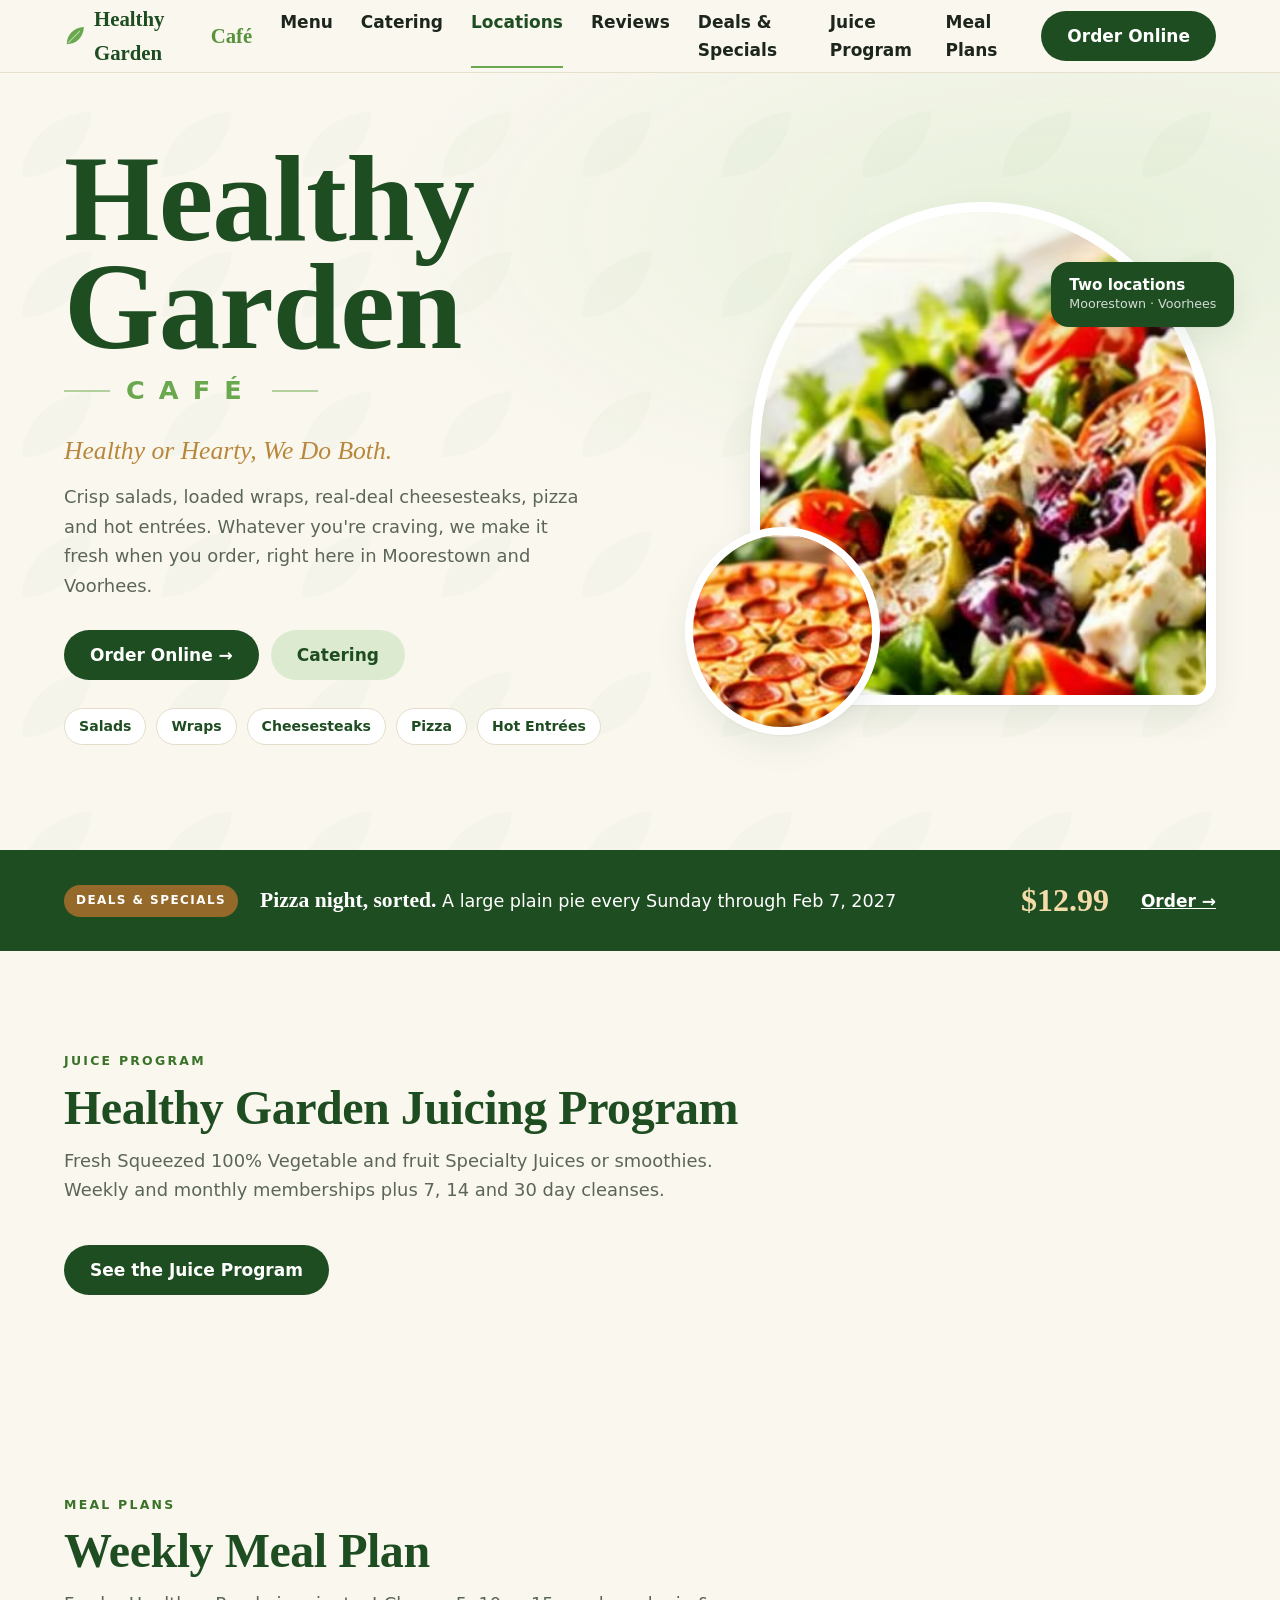
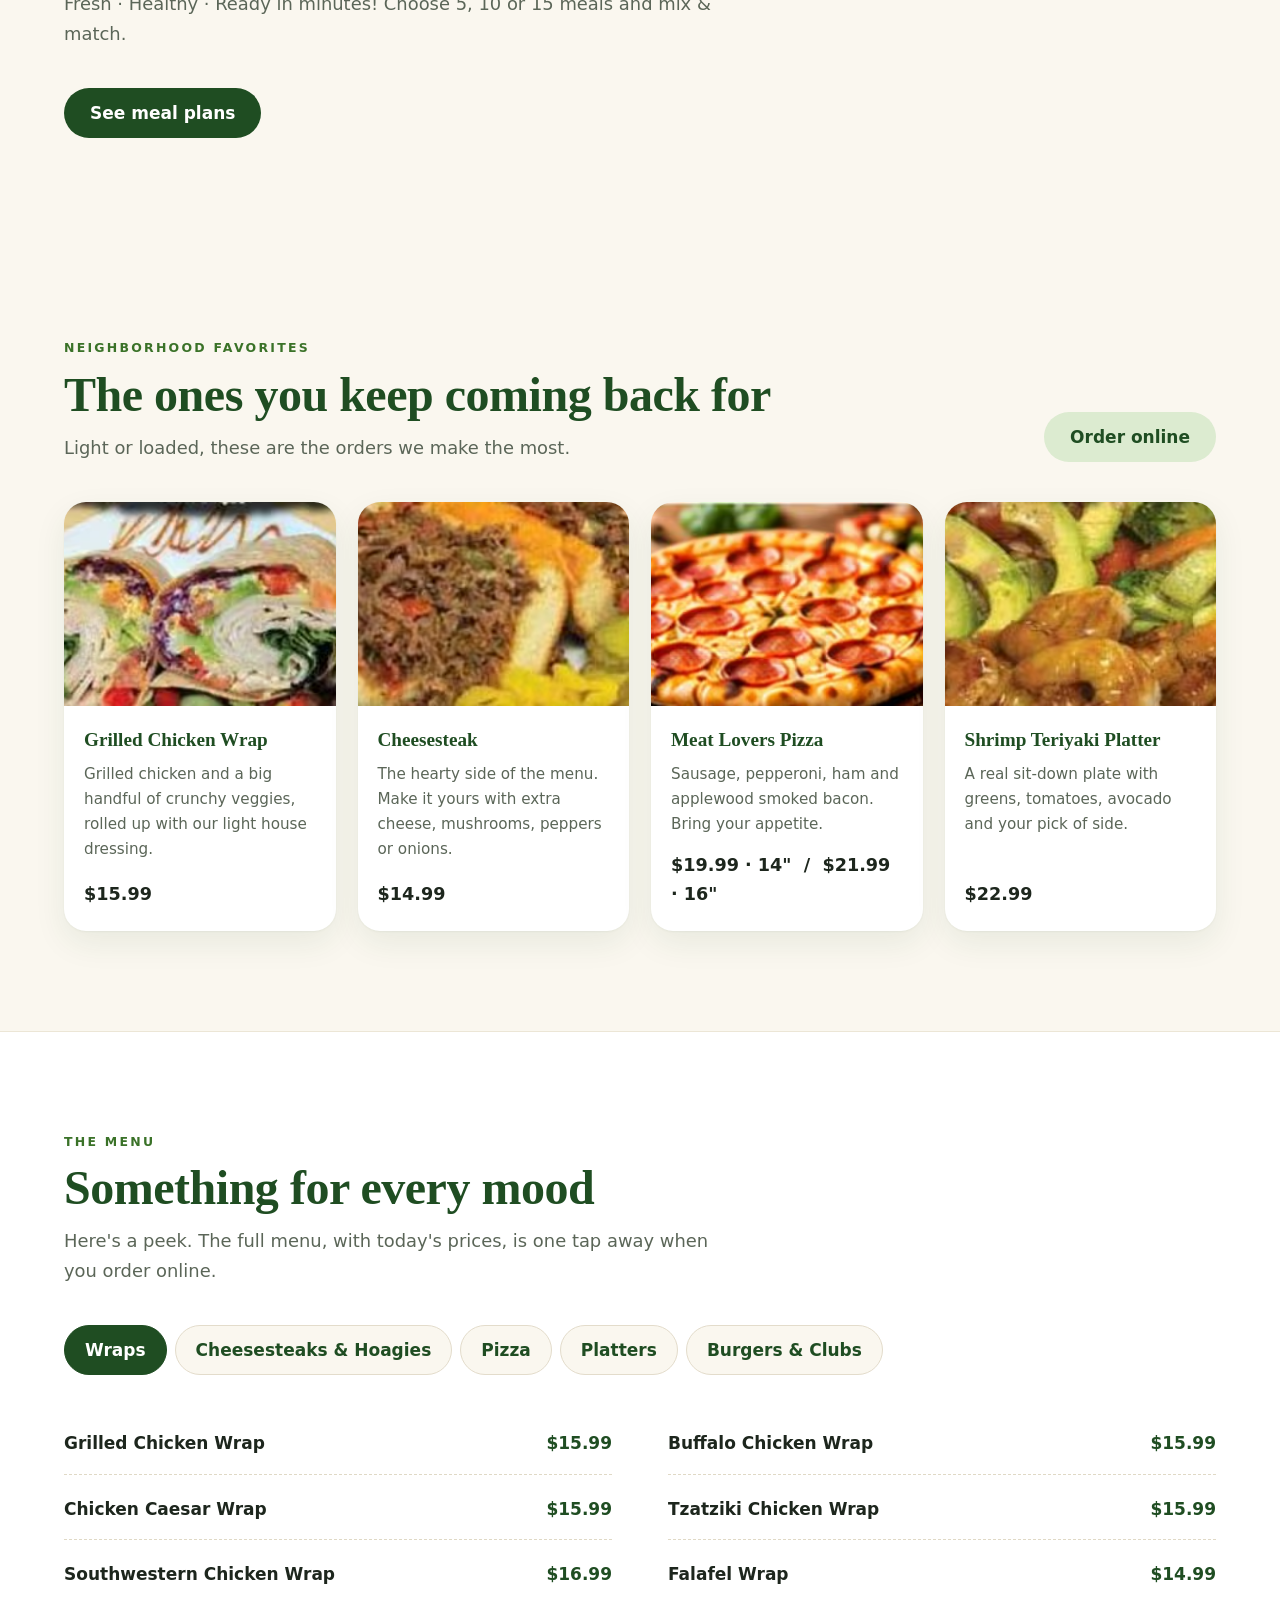
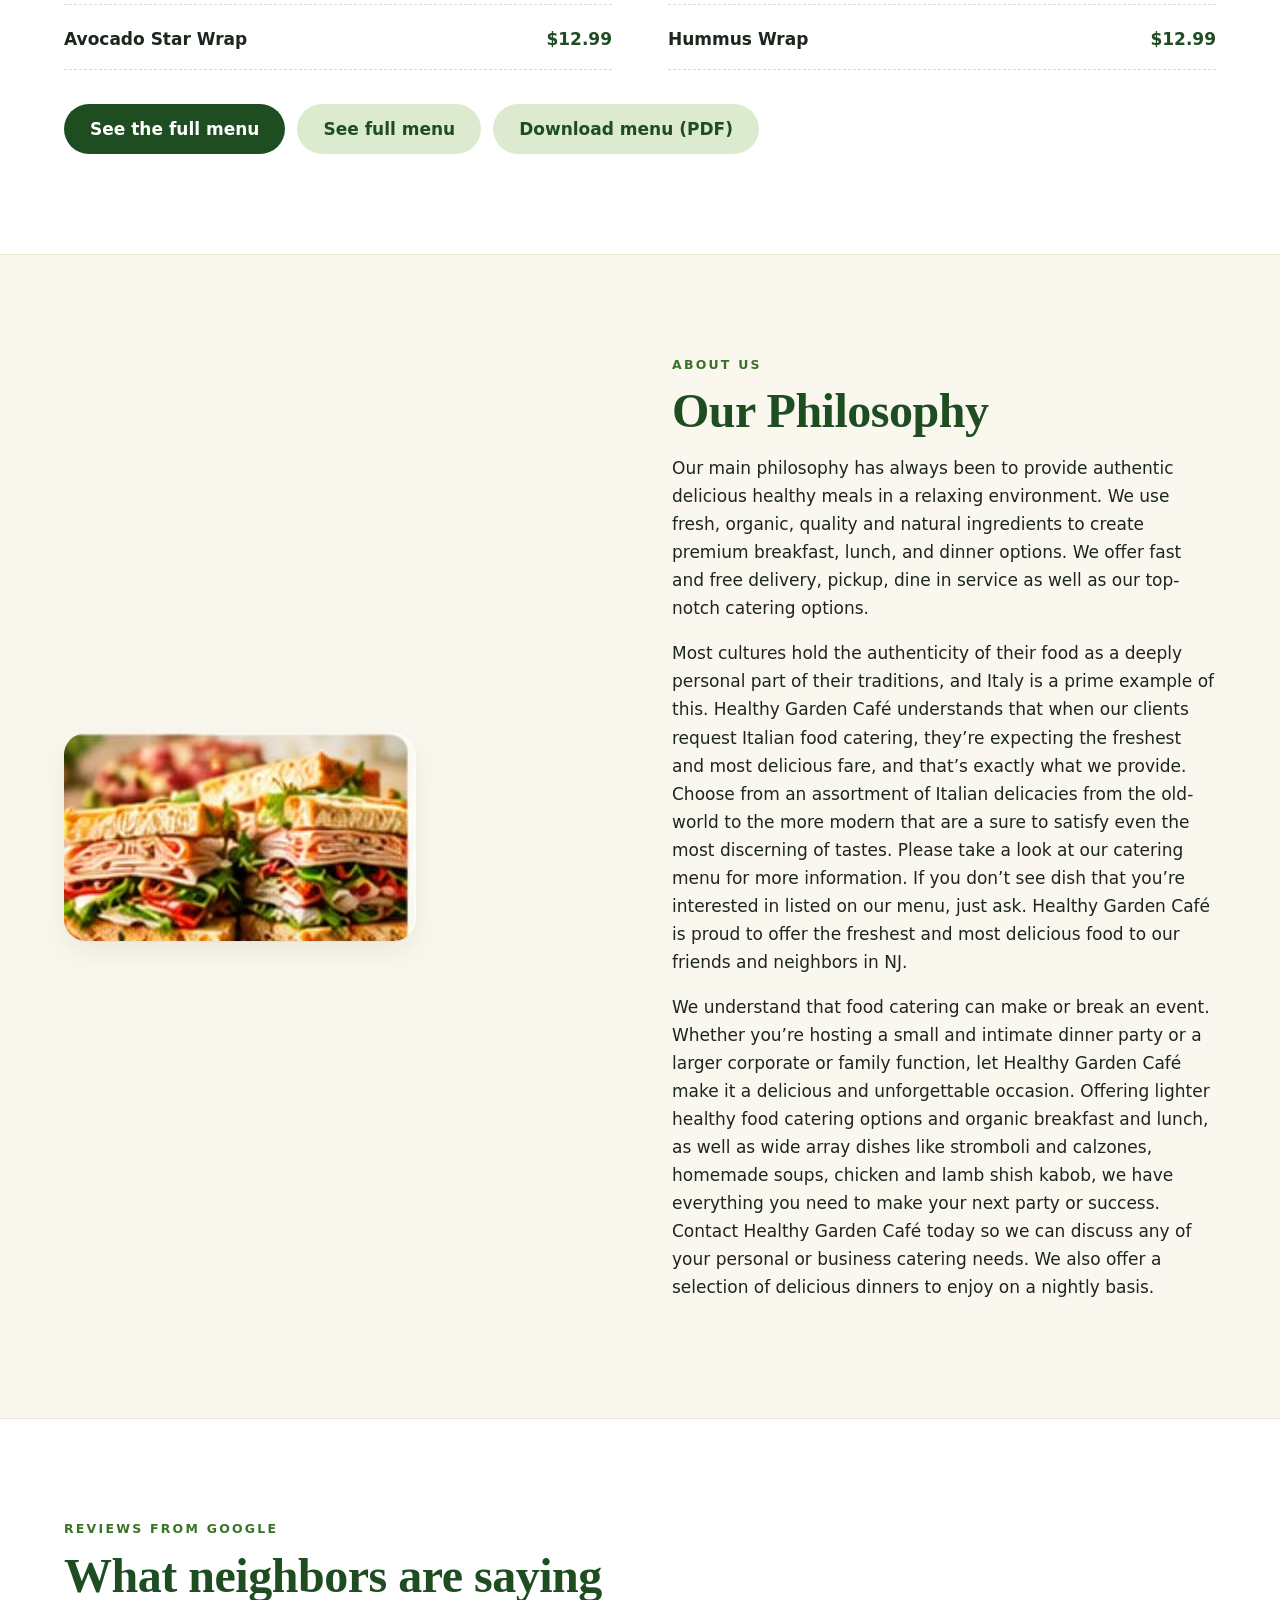
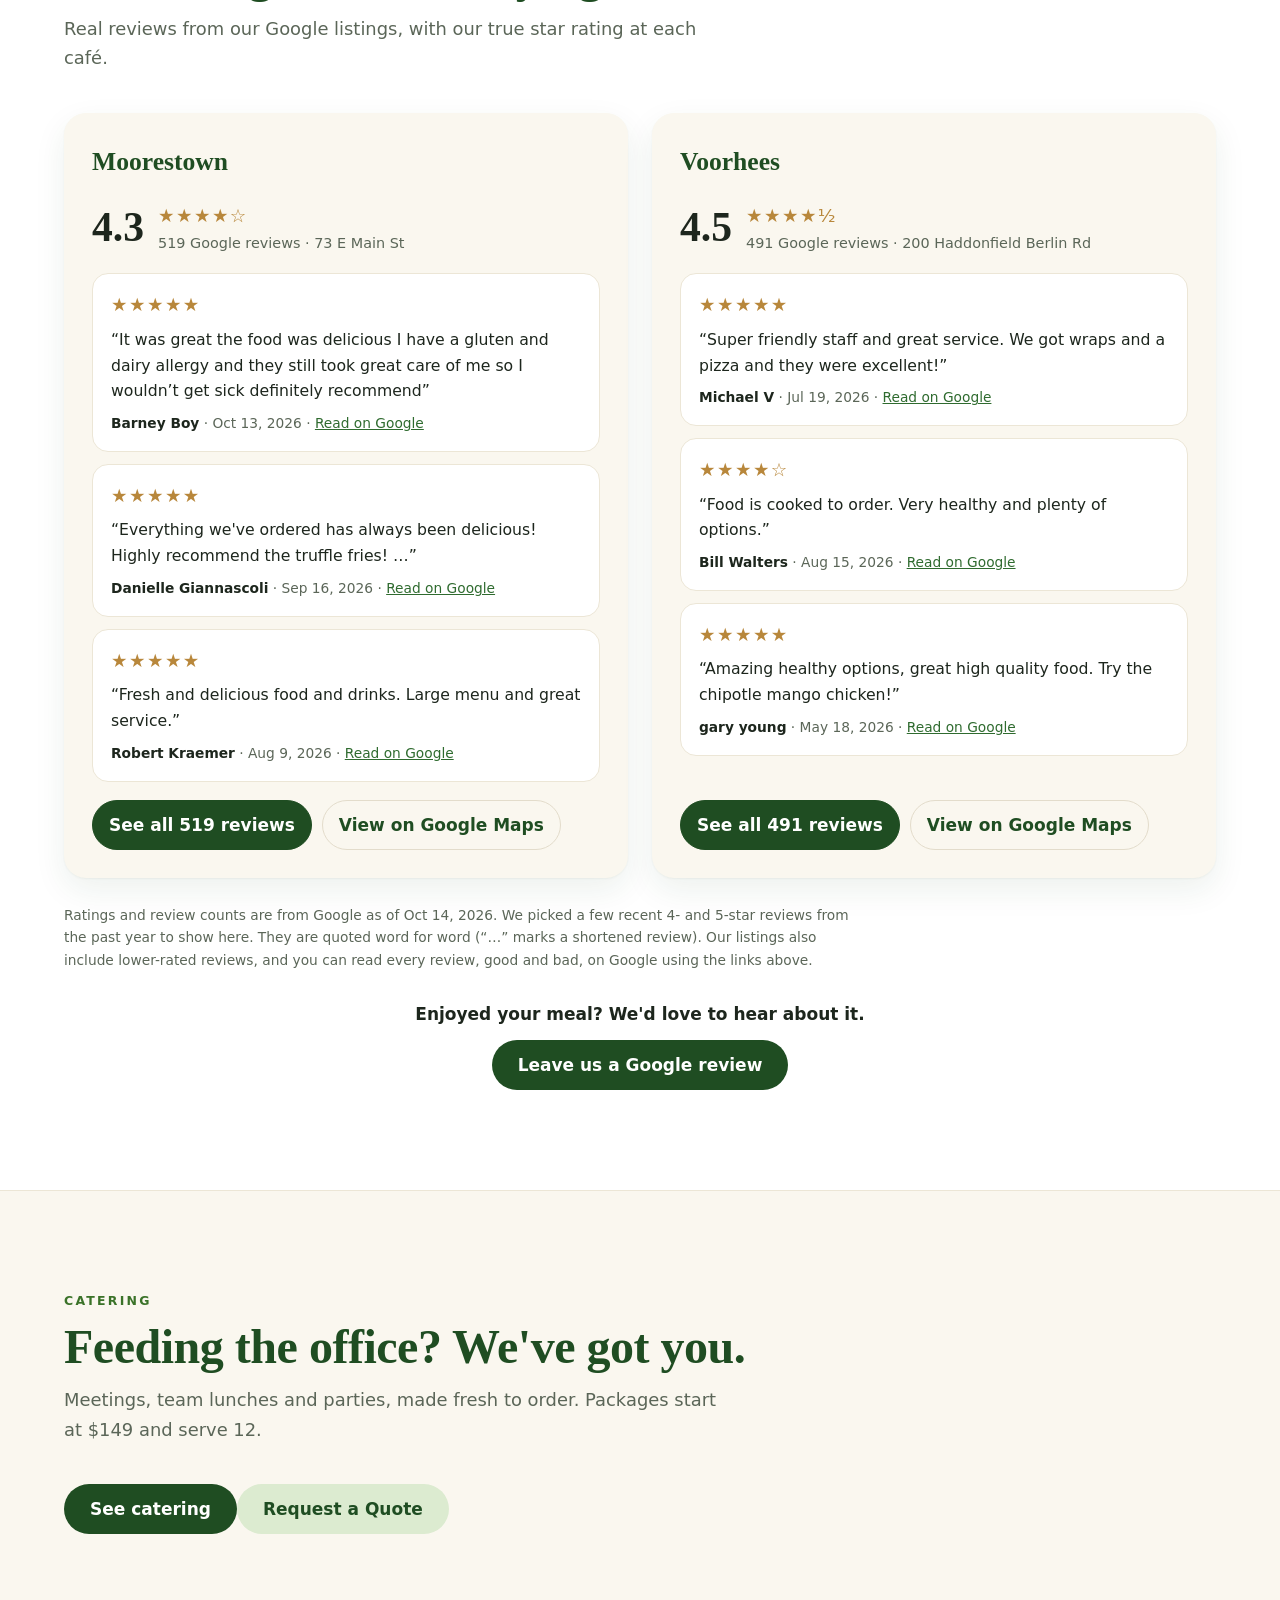
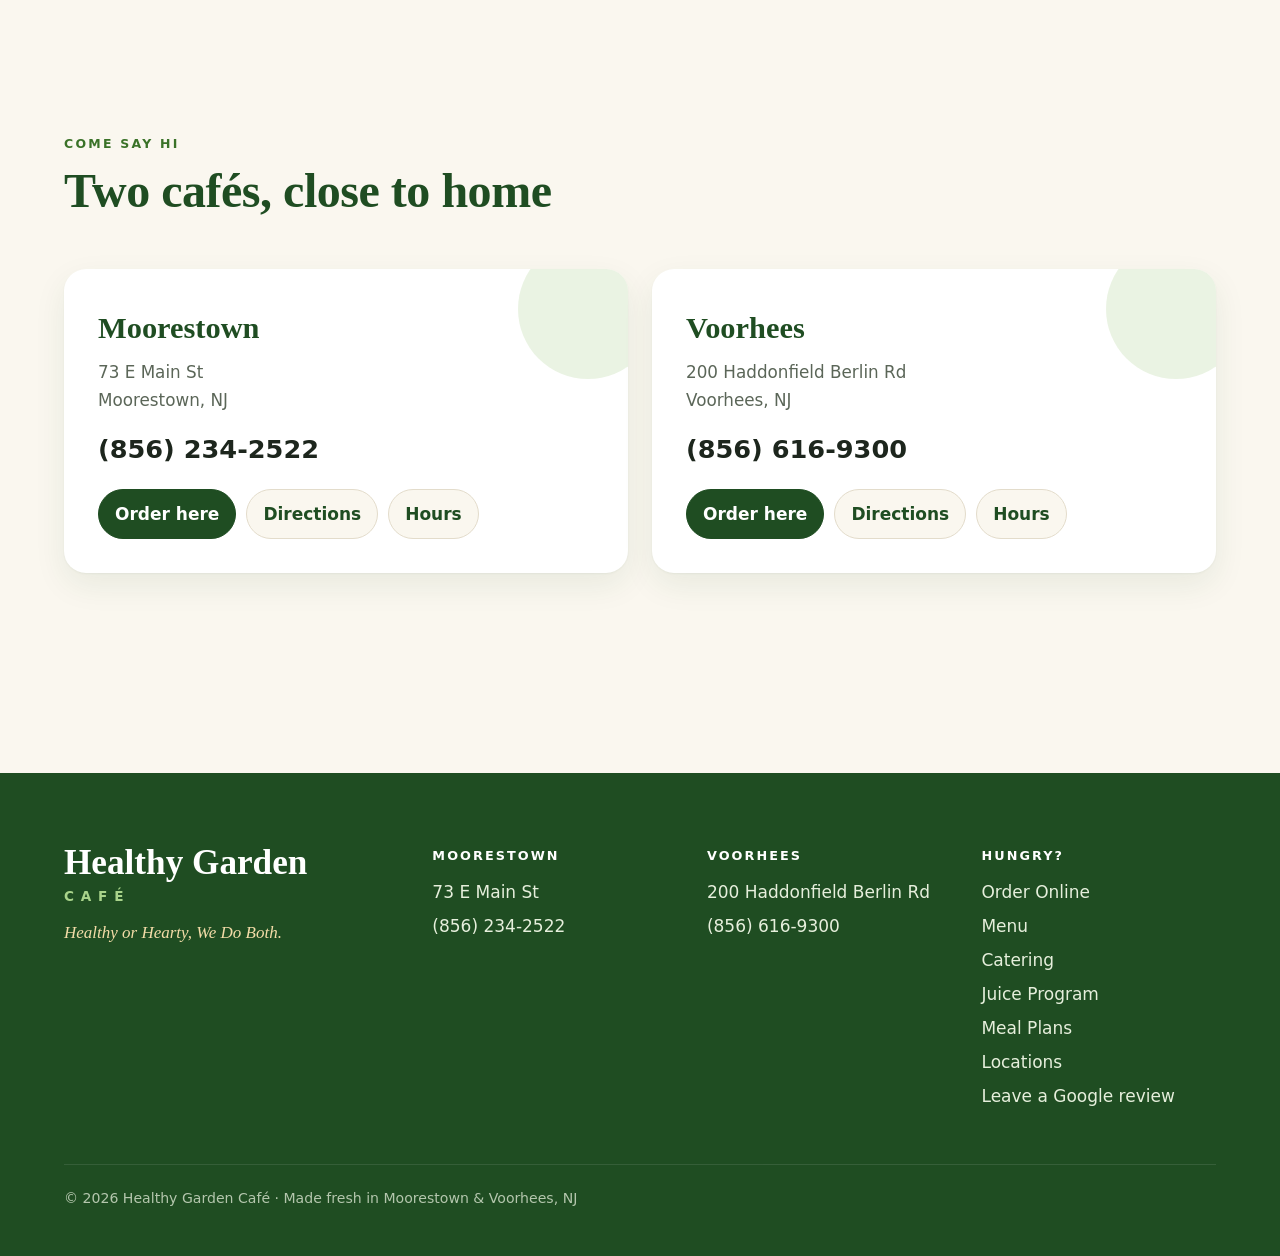
==== commit 297e7fb4: "Separate Catering, Juice Program, Meal Plans pages" ====
--- a/index.html
+++ b/index.html
@@ -19,20 +19,7 @@
 .qf :focus-visible{outline:3px solid #6aa84f;outline-offset:1px}.qf [aria-invalid=true]{border-color:#b42318!important}
 .er{color:#b42318;font-size:.9rem;min-height:1.1em}.fs{border:0;padding:0;margin:0}.rd{display:inline-flex;align-items:center;gap:8px;min-height:48px;margin-right:20px;font-weight:400!important}.rd input{width:22px;height:22px;accent-color:#1f4d22}
 .rq-n{margin:0;font-size:.9rem;color:#4b544f}.qf button{min-height:52px;font:700 1.05rem/1.2 Inter,system-ui,sans-serif;width:100%}.qf-w h3{font-family:inherit;font-size:1.35rem;color:#1f4d22}.qt{padding:18px;border-left:5px solid #6aa84f;background:#f1f7ea;border-radius:10px}.qt a{font-weight:700;color:#1f4d22}
-@media(min-width:761px){.qf{grid-template-columns:1fr 1fr}.qfull{grid-column:1/-1}.qf-w{padding:32px}}</style></head><body> <svg width="0" height="0" style="position:absolute"><symbol id="lf" viewBox="0 0 64 64"><path d="M8 56C8 28 28 8 58 6c-2 30-22 50-50 50z" fill="currentColor"/><path d="M12 52L46 18" stroke="#fff" stroke-width="3" opacity=".55"/></symbol></svg> <header class="top"><div class="wrap bar"><a class="logo" href="#"><svg class="leaf"><use href="#lf"/></svg>Healthy Garden <b>Café</b></a> <nav aria-label="Main"><a href="#menu">Menu</a><a href="#catering">Catering</a><a href="#locations">Locations</a><a href="#reviews">Reviews</a><a href="#deals">Deals &amp; Specials</a><a href="#juice">Juice Program</a></nav><a class="btn btn-p" href="https://healthygardencafe.hungerrush.com" data-pick="order">Order Online</a><button type="button" class="burger" aria-label="Open menu" aria-expanded="false" aria-controls="mnav"><span></span><span></span><span></span></button></div></header> <div class="mnav" id="mnav"><a href="#menu">Menu</a><a href="#catering">Catering</a><a href="#locations">Locations</a><a href="#reviews">Reviews</a><a href="#deals">Deals &amp; Specials</a><a href="#juice">Juice Program</a><a class="btn btn-p" href="https://healthygardencafe.hungerrush.com" data-pick="order">Order Online</a></div> <main> <section class="hero" id="top"><div class="drift" aria-hidden="true"><i><svg><use href="#lf"/></svg></i><i><svg><use href="#lf"/></svg></i><i><svg><use href="#lf"/></svg></i><i><svg><use href="#lf"/></svg></i></div><div class="wrap"> <div><h1 class="wm"><span class="l1">Healthy Garden</span><span class="l2">CAFÉ</span></h1> <p class="tag">Healthy or Hearty, We Do Both.</p> <p class="sub">Crisp salads, loaded wraps, real-deal cheesesteaks, pizza and hot entrées. Whatever you're craving, we make it fresh when you order, right here in Moorestown and Voorhees.</p> <div class="ctas"><a class="btn btn-p" href="https://healthygardencafe.hungerrush.com" data-pick="order">Order Online →</a><a class="btn btn-s" href="#catering">Catering</a></div> <ul class="chips"><li>Salads</li><li>Wraps</li><li>Cheesesteaks</li><li>Pizza</li><li>Hot Entrées</li></ul></div> <div class="art"><div class="frame"><picture><source type="image/avif" srcset="img/hero-salad-240.avif 240w, img/hero-salad-360.avif 360w, img/hero-salad-500.avif 500w" sizes="(max-width:760px) 300px, 450px"><img src="img/hero-salad-500.webp" srcset="img/hero-salad-240.webp 240w, img/hero-salad-360.webp 360w, img/hero-salad-500.webp 500w" sizes="(max-width:760px) 300px, 450px" width="500" height="396" class="main" alt="Fresh garden salad with tomatoes, feta and olives" fetchpriority="high"></picture></div><picture><source type="image/avif" srcset="img/pizza-240.avif 240w, img/pizza-368.avif 368w" sizes="(max-width:760px) 134px, 195px"><img src="img/pizza-368.webp" srcset="img/pizza-240.webp 240w, img/pizza-368.webp 368w" sizes="(max-width:760px) 134px, 195px" width="368" height="208" class="mini" alt="Pizza" decoding="async"></picture><div class="badge">Two locations<small>Moorestown · Voorhees</small></div></div> </div></section> <section class="special" id="deals" aria-label="Deals &amp; Specials"><div class="wrap"><span class="pill">Deals &amp; Specials</span><span class="txt"><b>Pizza night, sorted.</b> A large plain pie every Sunday through Feb 7, 2027</span><span class="price">$12.99</span><a href="https://healthygardencafe.hungerrush.com" data-pick="order">Order →</a></div></section> <section class="sec" id="juice"><div class="wrap"><div class="head rv"><div><p class="eyebrow">Juice Program</p><h2>Healthy Garden Juicing Program</h2><p class="lead">DRINK DAILY - LOOK YOUNGER - FEEL BETTER</p><p>Fresh Squeezed 100% Vegetable and fruit Specialty Juices or smoothies</p></div></div><h3>WEEKLY OR MONTHLY PROGRAMS</h3><ul class="pk"><li class="rv"><h3>Weekly Membership</h3><span class="pr">$55</span><span class="sv">7 juices per week</span></li><li class="rv"><h3>Monthly Membership</h3><span class="pr">$199</span><span class="sv">30 juices per month</span></li></ul><h3>DETOXIFICATION PROGRAMS (3 JUICES EVERY DAY)</h3><ul class="pk"><li class="rv"><h3>7 Day Cleanse</h3><span class="pr">$139</span></li><li class="rv"><h3>14 Day Cleanse</h3><span class="pr">$259</span></li><li class="rv"><h3>30 Day Cleanse</h3><span class="pr">$499</span></li></ul><div class="note rv"><p><b>Contact Us Today For More Information!</b></p><a class="btn btn-p" href="tel:+18562342522" data-pick="call">Call</a><a class="btn btn-s" href="https://healthygardencafe.hungerrush.com" data-pick="order">Order Now</a></div></div></section> <section class="sec"><div class="wrap"><div class="head rv"><div><p class="eyebrow">Neighborhood favorites</p><h2>The ones you keep coming back for</h2><p class="lead">Light or loaded, these are the orders we make the most.</p></div><a class="btn btn-s" href="https://healthygardencafe.hungerrush.com" data-pick="order">Order online</a></div> <div class="feat"> <article class="fc rv"><div class="ph"><picture><source type="image/avif" srcset="img/chicken-wrap-240.avif 240w, img/chicken-wrap-360.avif 360w, img/chicken-wrap-747.avif 747w" sizes="(max-width:760px) 130px, (max-width:1000px) 48vw, 270px"><img src="img/chicken-wrap-747.webp" srcset="img/chicken-wrap-240.webp 240w, img/chicken-wrap-360.webp 360w, img/chicken-wrap-747.webp 747w" sizes="(max-width:760px) 130px, (max-width:1000px) 48vw, 270px" width="747" height="355" alt="Grilled chicken wrap" loading="lazy" style="object-position:center 75%" decoding="async"></picture></div><div class="b"><h3>Grilled Chicken Wrap</h3><p>Grilled chicken and a big handful of crunchy veggies, rolled up with our light house dressing.</p><span class="pr">$15.99</span></div></article> <article class="fc rv"><div class="ph"><picture><source type="image/avif" srcset="img/cheesesteak-240.avif 240w, img/cheesesteak-360.avif 360w, img/cheesesteak-850.avif 850w" sizes="(max-width:760px) 130px, (max-width:1000px) 48vw, 270px"><img src="img/cheesesteak-850.webp" srcset="img/cheesesteak-240.webp 240w, img/cheesesteak-360.webp 360w, img/cheesesteak-850.webp 850w" sizes="(max-width:760px) 130px, (max-width:1000px) 48vw, 270px" width="850" height="360" alt="Cheesesteak" loading="lazy" decoding="async"></picture></div><div class="b"><h3>Cheesesteak</h3><p>The hearty side of the menu. Make it yours with extra cheese, mushrooms, peppers or onions.</p><span class="pr">$14.99</span></div></article> <article class="fc rv"><div class="ph"><picture><source type="image/avif" srcset="img/pizza-240.avif 240w, img/pizza-368.avif 368w" sizes="(max-width:760px) 130px, (max-width:1000px) 48vw, 270px"><img src="img/pizza-368.webp" srcset="img/pizza-240.webp 240w, img/pizza-368.webp 368w" sizes="(max-width:760px) 130px, (max-width:1000px) 48vw, 270px" width="368" height="208" alt="Pizza" loading="lazy" decoding="async"></picture></div><div class="b"><h3>Meat Lovers Pizza</h3><p>Sausage, pepperoni, ham and applewood smoked bacon. Bring your appetite.</p><span class="pr">$19.99 · 14" &nbsp;/&nbsp; $21.99 · 16"</span></div></article> <article class="fc rv"><div class="ph"><picture><source type="image/avif" srcset="img/shrimp-teriyaki-240.avif 240w, img/shrimp-teriyaki-360.avif 360w, img/shrimp-teriyaki-770.avif 770w" sizes="(max-width:760px) 130px, (max-width:1000px) 48vw, 270px"><img src="img/shrimp-teriyaki-770.webp" srcset="img/shrimp-teriyaki-240.webp 240w, img/shrimp-teriyaki-360.webp 360w, img/shrimp-teriyaki-770.webp 770w" sizes="(max-width:760px) 130px, (max-width:1000px) 48vw, 270px" width="770" height="355" alt="Shrimp teriyaki platter" loading="lazy" decoding="async"></picture></div><div class="b"><h3>Shrimp Teriyaki Platter</h3><p>A real sit-down plate with greens, tomatoes, avocado and your pick of side.</p><span class="pr">$22.99</span></div></article> </div></div></section> <section class="sec menu" id="menu"><div class="wrap"><div class="head rv"><div><p class="eyebrow">The menu</p><h2>Something for every mood</h2><p class="lead">Here's a peek. The full menu, with today's prices, is one tap away when you order online.</p></div></div> <div class="tabs" role="tablist"> <button type="button" role="tab" aria-selected="true" data-t="w">Wraps</button><button type="button" role="tab" aria-selected="false" data-t="h">Cheesesteaks &amp; Hoagies</button><button type="button" role="tab" aria-selected="false" data-t="p">Pizza</button><button type="button" role="tab" aria-selected="false" data-t="e">Platters</button><button type="button" role="tab" aria-selected="false" data-t="b">Burgers &amp; Clubs</button></div> <div class="panel on" id="w"><div class="it"><span class="n">Grilled Chicken Wrap</span><span class="dots"></span><span class="p">$15.99</span></div><div class="it"><span class="n">Buffalo Chicken Wrap</span><span class="dots"></span><span class="p">$15.99</span></div><div class="it"><span class="n">Chicken Caesar Wrap</span><span class="dots"></span><span class="p">$15.99</span></div><div class="it"><span class="n">Tzatziki Chicken Wrap</span><span class="dots"></span><span class="p">$15.99</span></div><div class="it"><span class="n">Southwestern Chicken Wrap</span><span class="dots"></span><span class="p">$16.99</span></div><div class="it"><span class="n">Falafel Wrap</span><span class="dots"></span><span class="p">$14.99</span></div><div class="it"><span class="n">Avocado Star Wrap</span><span class="dots"></span><span class="p">$12.99</span></div><div class="it"><span class="n">Hummus Wrap</span><span class="dots"></span><span class="p">$12.99</span></div></div> <div class="panel" id="h"><div class="it"><span class="n">Cheesesteak</span><span class="dots"></span><span class="p">$14.99</span></div><div class="it"><span class="n">Chicken Cheesesteak</span><span class="dots"></span><span class="p">$14.99</span></div><div class="it"><span class="n">Buffalo Chicken Cheesesteak</span><span class="dots"></span><span class="p">$14.99</span></div><div class="it"><span class="n">Italian</span><span class="dots"></span><span class="p">$14.99</span></div><div class="it"><span class="n">Chicken Cutlet Parmigiana</span><span class="dots"></span><span class="p">$14.99</span></div><div class="it"><span class="n">Eggplant Parmigiana</span><span class="dots"></span><span class="p">$14.99</span></div></div> <div class="panel" id="p"><div class="it"><span class="n">Cheese (White or Red)<span class="d">14" / 16"</span></span><span class="dots"></span><span class="p">$15.99 / $17.99</span></div><div class="it"><span class="n">The Grandma<span class="d">16"</span></span><span class="dots"></span><span class="p">$23.99</span></div><div class="it"><span class="n">Meat Lovers<span class="d">14" / 16"</span></span><span class="dots"></span><span class="p">$19.99 / $21.99</span></div><div class="it"><span class="n">Veggie Lovers<span class="d">14" / 16"</span></span><span class="dots"></span><span class="p">$19.99 / $21.99</span></div><div class="it"><span class="n">Stromboli or Calzone<span class="d">14" / 16"</span></span><span class="dots"></span><span class="p">$16.99 / $18.99</span></div><div class="it"><span class="n">Sicilian</span><span class="dots"></span><span class="p">$22.99</span></div></div> <div class="panel" id="e"><div class="it"><span class="n">Grilled Chicken Platter</span><span class="dots"></span><span class="p">$19.99</span></div><div class="it"><span class="n">Marinated Salmon Filet Platter</span><span class="dots"></span><span class="p">$22.99</span></div><div class="it"><span class="n">Grilled Cod Filet Platter</span><span class="dots"></span><span class="p">$21.99</span></div><div class="it"><span class="n">Shrimp Teriyaki Platter</span><span class="dots"></span><span class="p">$22.99</span></div><div class="it"><span class="n">Housemade Turkey Burger Platter</span><span class="dots"></span><span class="p">$19.99</span></div><div class="it"><span class="n">Falafel Platter</span><span class="dots"></span><span class="p">$18.99</span></div></div> <div class="panel" id="b"><div class="it"><span class="n">Angus Beef Burger</span><span class="dots"></span><span class="p">$16.99</span></div><div class="it"><span class="n">Black Bean Burger</span><span class="dots"></span><span class="p">$16.99</span></div><div class="it"><span class="n">Beyond Burger</span><span class="dots"></span><span class="p">$16.99</span></div><div class="it"><span class="n">Turkey Burger</span><span class="dots"></span><span class="p">$16.99</span></div><div class="it"><span class="n">Grilled Chicken Club</span><span class="dots"></span><span class="p">$16.99</span></div><div class="it"><span class="n">Home Roasted Turkey Club</span><span class="dots"></span><span class="p">$16.99</span></div></div> <div class="more"><a class="btn btn-p" href="https://healthygardencafe.hungerrush.com" data-pick="order">See the full menu</a><a class="btn btn-s" href="menu.html">See full menu</a><a class="btn btn-s" download="Healthy-Garden-Regular-Menu.pdf" href="menus/Healthy-Garden-Regular-Menu.pdf">Download menu (PDF)</a></div> </div></section> <section class="sec"><div class="wrap about rv"><picture><source type="image/avif" srcset="img/sandwiches-240.avif 240w, img/sandwiches-352.avif 352w" sizes="(max-width:760px) 92vw, 352px"><img src="img/sandwiches-352.webp" srcset="img/sandwiches-240.webp 240w, img/sandwiches-352.webp 352w" sizes="(max-width:760px) 92vw, 352px" width="352" height="208" alt="Fresh sandwiches" loading="lazy" decoding="async"></picture><div><p class="eyebrow">About Us</p><h2>Our Philosophy</h2><p>Our main philosophy has always been to provide authentic delicious healthy meals in a relaxing environment. We use fresh, organic, quality and natural ingredients to create premium breakfast, lunch, and dinner options. We offer fast and free delivery, pickup, dine in service as well as our top-notch catering options.</p><p>Most cultures hold the authenticity of their food as a deeply personal part of their traditions, and Italy is a prime example of this. Healthy Garden Café understands that when our clients request Italian food catering, they’re expecting the freshest and most delicious fare, and that’s exactly what we provide. Choose from an assortment of Italian delicacies from the old-world to the more modern that are a sure to satisfy even the most discerning of tastes. Please take a look at our catering menu for more information. If you don’t see dish that you’re interested in listed on our menu, just ask. Healthy Garden Café is proud to offer the freshest and most delicious food to our friends and neighbors in NJ.</p><p>We understand that food catering can make or break an event. Whether you’re hosting a small and intimate dinner party or a larger corporate or family function, let Healthy Garden Café make it a delicious and unforgettable occasion. Offering lighter healthy food catering options and organic breakfast and lunch, as well as wide array dishes like stromboli and calzones, homemade soups, chicken and lamb shish kabob, we have everything you need to make your next party or success. Contact Healthy Garden Café today so we can discuss any of your personal or business catering needs. We also offer a selection of delicious dinners to enjoy on a nightly basis.</p></div></div></section> <section class="sec rvw" id="reviews"><div class="wrap"><div class="head rv"><div><p class="eyebrow">Reviews from Google</p><h2>What neighbors are saying</h2><p class="lead">Real reviews from our Google listings, with our true star rating at each café.</p></div></div><div class="rs"><article class="rstore rv" aria-labelledby="r-Moorestown"><h3 id="r-Moorestown">Moorestown</h3><div class="rsum"><span class="avg">4.3</span><div><span class="st" role="img" aria-label="Rated 4.3 out of 5 on Google">★★★★☆</span><small>519 Google reviews · 73 E Main St</small></div></div><ul class="rq"><li><span class="st" role="img" aria-label="5 out of 5 stars">★★★★★</span><blockquote><p>“It was great the food was delicious I have a gluten and dairy allergy and they still took great care of me so I wouldn’t get sick definitely recommend”</p></blockquote><p class="by"><b>Barney Boy</b> · Oct 13, 2026 · <a href="https://www.google.com/maps/reviews/data=!4m8!14m7!1m6!2m5!1sCi9DQUlRQUNvZENodHljRjlvT2pKRVZsZEhaRE5XU2pCSVNYWlFORkJ0TUhGR1dsRRAB!2m1!1s0x0:0x44cc39cfcce86572!3m1!1s2@1:CAIQACodChtycF9oOjJEVldHZDNWSjBISXZQNFBtMHFGWlE%7C%7C?hl=en" rel="noopener">Read on Google</a></p></li><li><span class="st" role="img" aria-label="5 out of 5 stars">★★★★★</span><blockquote><p>“Everything we&#x27;ve ordered has always been delicious! Highly recommend the truffle fries! …”</p></blockquote><p class="by"><b>Danielle Giannascoli</b> · Sep 16, 2026 · <a href="https://www.google.com/maps/reviews/data=!4m8!14m7!1m6!2m5!1sCi9DQUlRQUNvZENodHljRjlvT25WT1VtVldUamROVVZsS2JVVktMVTh6Tm1ZdFNVRRAB!2m1!1s0x0:0x44cc39cfcce86572!3m1!1s2@1:CAIQACodChtycF9oOnVOUmVWTjdNUVlKbUVKLU8zNmYtSUE%7C%7C?hl=en" rel="noopener">Read on Google</a></p></li><li><span class="st" role="img" aria-label="5 out of 5 stars">★★★★★</span><blockquote><p>“Fresh and delicious food and drinks. Large menu and great service.”</p></blockquote><p class="by"><b>Robert Kraemer</b> · Aug 9, 2026 · <a href="https://www.google.com/maps/reviews/data=!4m8!14m7!1m6!2m5!1sCi9DQUlRQUNvZENodHljRjlvT2t0b1l6TnlZMFZPVFV4V2IyMHdiRkZHVkRCMmEyYxAB!2m1!1s0x0:0x44cc39cfcce86572!3m1!1s2@1:CAIQACodChtycF9oOktoYzNyY0VOTUxWb20wbFFGVDB2a2c%7C%7C?hl=en" rel="noopener">Read on Google</a></p></li></ul><div class="lk"><a class="o" href="https://search.google.com/local/reviews?placeid=ChIJPcBNUWc1wYkRcmXozM85zEQ" rel="noopener">See all 519 reviews</a><a href="https://www.google.com/maps/place/?q=place_id:ChIJPcBNUWc1wYkRcmXozM85zEQ" rel="noopener">View on Google Maps</a></div></article><article class="rstore rv" aria-labelledby="r-Voorhees"><h3 id="r-Voorhees">Voorhees</h3><div class="rsum"><span class="avg">4.5</span><div><span class="st" role="img" aria-label="Rated 4.5 out of 5 on Google">★★★★½</span><small>491 Google reviews · 200 Haddonfield Berlin Rd</small></div></div><ul class="rq"><li><span class="st" role="img" aria-label="5 out of 5 stars">★★★★★</span><blockquote><p>“Super friendly staff and great service. We got wraps and a pizza and they were excellent!”</p></blockquote><p class="by"><b>Michael V</b> · Jul 19, 2026 · <a href="https://www.google.com/maps/reviews/data=!4m8!14m7!1m6!2m5!1sCi9DQUlRQUNvZENodHljRjlvT21oNVNVNU1OVVoxYzBaNU1sZ3pabTR6ZURGVVpXYxAB!2m1!1s0x0:0x8e7ba91c34b36835!3m1!1s2@1:CAIQACodChtycF9oOmh5SU5MNUZ1c0Z5MlgzZm4zeDFUZWc%7C%7C?hl=en" rel="noopener">Read on Google</a></p></li><li><span class="st" role="img" aria-label="4 out of 5 stars">★★★★☆</span><blockquote><p>“Food is cooked to order. Very healthy and plenty of options.”</p></blockquote><p class="by"><b>Bill Walters</b> · Aug 15, 2026 · <a href="https://www.google.com/maps/reviews/data=!4m8!14m7!1m6!2m5!1sChZDSUhNMG9nS0VJQ0FnSUNHNHV2bE5REAE!2m1!1s0x0:0x8e7ba91c34b36835!3m1!1s2@1:CIHM0ogKEICAgICG4uvlNQ%7C%7C?hl=en" rel="noopener">Read on Google</a></p></li><li><span class="st" role="img" aria-label="5 out of 5 stars">★★★★★</span><blockquote><p>“Amazing healthy options, great high quality food. Try the chipotle mango chicken!”</p></blockquote><p class="by"><b>gary young</b> · May 18, 2026 · <a href="https://www.google.com/maps/reviews/data=!4m8!14m7!1m6!2m5!1sCi9DQUlRQUNvZENodHljRjlvT2t4ME9WZGpOME5uYUdaQ01IWndSM0JmWTJSRlRVRRAB!2m1!1s0x0:0x8e7ba91c34b36835!3m1!1s2@1:CAIQACodChtycF9oOkx0OVdjN0NnaGZCMHZwR3BfY2RFTUE%7C%7C?hl=en" rel="noopener">Read on Google</a></p></li></ul><div class="lk"><a class="o" href="https://search.google.com/local/reviews?placeid=ChIJZ_lA4t7MxokRNWizNBype44" rel="noopener">See all 491 reviews</a><a href="https://www.google.com/maps/place/?q=place_id:ChIJZ_lA4t7MxokRNWizNBype44" rel="noopener">View on Google Maps</a></div></article></div><p class="rnote">Ratings and review counts are from Google as of Oct 14, 2026. We picked a few recent 4- and 5-star reviews from the past year to show here. They are quoted word for word (“…” marks a shortened review). Our listings also include lower-rated reviews, and you can read every review, good and bad, on Google using the links above.</p><div id="leave-review" style="text-align:center;margin-top:28px"><p style="margin:0 0 12px;font-weight:700">Enjoyed your meal? We'd love to hear about it.</p><a class="btn btn-p" href="https://search.google.com/local/writereview?placeid=ChIJPcBNUWc1wYkRcmXozM85zEQ" target="_blank" rel="noopener" data-pick="review">Leave us a Google review</a></div></div></section> <section class="sec cat" id="catering"><div class="wrap"><div class="head rv"><div><p class="eyebrow">Catering</p><h2>Feeding the office? We've got you.</h2><p class="lead">Meetings, team lunches and parties, made fresh to order. Tell us when and where, and we can deliver.</p></div></div> <ul class="pk"> <li class="rv"><h3>Wrap, Salad &amp; Drink</h3><span class="pr">$149</span><span class="sv">Serves 12</span><small>About $12.50 per person</small></li> <li class="rv"><h3>Sandwich, Salad &amp; Drink</h3><span class="pr">$149</span><span class="sv">Serves 12</span><small>About $12.50 per person</small></li> <li class="rv"><h3>Pizza, Salad &amp; Drink</h3><span class="pr">$149</span><span class="sv">Serves 14</span><small>About $10.75 per person</small></li> <li class="rv"><h3>Vegan Wrap, Salad &amp; Drink</h3><span class="pr">$149</span><span class="sv">Serves 12</span><small>About $12.50 per person</small></li> <li class="rv"><h3>Mediterranean Package</h3><span class="pr">$199</span><span class="sv">Serves 12</span><small>About $16.50 per person</small></li></ul> <div class="note rv"><p><b>Not sure how much to get?</b> Give us a call. We'll help you plan it so nobody leaves hungry.</p><a class="btn btn-p" href="tel:+18562342522">Call Moorestown</a><a class="btn btn-p" href="tel:+18566169300">Call Voorhees</a><a class="btn btn-p" href="#quote-form">Request a Quote</a><a class="btn btn-s" href="https://www.healthygardencafe.com/files/healthy-garden-catering-menu.pdf" target="_blank" rel="noopener">CATERING MENU (PDF)</a><p style="margin:12px 0 0">Catering in <a href="catering-cherry-hill.html">Cherry Hill</a></p></div>
-<div class="qf-w" id="quote"><h3 id="qf-h">Request a catering quote</h3>
-<!-- PRACTICE ONLY: static site, no backend. Production will swap this mailto handoff for a real form endpoint with spam protection (reCAPTCHA or equivalent, e.g. Turnstile + honeypot) once Dimitri approves a service. -->
-<form id="quote-form" class="qf" novalidate aria-labelledby="qf-h">
-<div class="f"><label for="q-name">Name <span aria-hidden="true">*</span></label><input id="q-name" name="name" autocomplete="name" required aria-describedby="e-name"><span class="er" id="e-name" aria-live="polite"></span></div>
-<div class="f"><label for="q-phone">Phone <span aria-hidden="true">*</span></label><input id="q-phone" name="phone" type="tel" inputmode="tel" autocomplete="tel" required aria-describedby="e-phone"><span class="er" id="e-phone" aria-live="polite"></span></div>
-<div class="f"><label for="q-email">Email <span aria-hidden="true">*</span></label><input id="q-email" name="email" type="email" inputmode="email" autocomplete="email" required aria-describedby="e-email"><span class="er" id="e-email" aria-live="polite"></span></div>
-<div class="f"><label for="q-date">Event date <span aria-hidden="true">*</span></label><input id="q-date" name="date" type="date" required aria-describedby="e-date"><span class="er" id="e-date" aria-live="polite"></span></div>
-<div class="f"><label for="q-guests">Number of guests</label><input id="q-guests" name="guests" type="number" inputmode="numeric" min="1" step="1"></div>
-<div class="f"><label for="q-budget">Budget <small>(optional)</small></label><input id="q-budget" name="budget" inputmode="decimal" placeholder="$"></div>
-<fieldset class="f fs" aria-describedby="e-svc"><legend>Delivery or pickup <span aria-hidden="true">*</span></legend><label class="rd"><input type="radio" name="svc" value="Delivery" required> Delivery</label><label class="rd"><input type="radio" name="svc" value="Pickup"> Pickup</label><span class="er" id="e-svc" aria-live="polite"></span></fieldset>
-<div class="f qfull"><label for="q-notes">Notes</label><textarea id="q-notes" name="notes" rows="4" placeholder="Address, time, dietary needs, favorite items"></textarea></div>
-<p class="qfull rq-n">* Required</p><button class="btn btn-p qfull" type="submit">Send quote request</button></form>
-<div id="qf-thanks" class="qt" hidden tabindex="-1" role="status"><p>Thanks for reaching out! We got your catering request and will get back to you within one business day. Need it sooner? Call Moorestown <a href="tel:+18562342522">(856) 234-2522</a> or Voorhees <a href="tel:+18566169300">(856) 616-9300</a>.</p></div></div> </div></section> <section class="sec" id="locations"><div class="wrap"><div class="head rv"><div><p class="eyebrow">Come say hi</p><h2>Two cafés, close to home</h2></div></div> <div class="locs"> <article class="loc rv"><h3>Moorestown</h3><address>73 E Main St<br>Moorestown, NJ</address><a class="tel" href="tel:+18562342522">(856) 234-2522</a><div class="lk"><a class="o" href="https://healthygardencafe.hungerrush.com/Order/Menu/3">Order here</a><a href="https://www.google.com/maps/search/?api=1&amp;query=Healthy+Garden+Cafe+73+E+Main+St+Moorestown+NJ">Directions</a><a href="https://www.google.com/maps/search/?api=1&amp;query=Healthy+Garden+Cafe+Moorestown+NJ">Hours</a></div></article> <article class="loc rv"><h3>Voorhees</h3><address>200 Haddonfield Berlin Rd<br>Voorhees, NJ</address><a class="tel" href="tel:+18566169300">(856) 616-9300</a><div class="lk"><a class="o" href="https://healthygardencafe.hungerrush.com/Order/Menu/1">Order here</a><a href="https://www.google.com/maps/search/?api=1&amp;query=Healthy+Garden+Cafe+200+Haddonfield+Berlin+Rd+Voorhees+NJ">Directions</a><a href="https://www.google.com/maps/search/?api=1&amp;query=Healthy+Garden+Cafe+Voorhees+NJ">Hours</a></div></article> </div></div></section> </main> <footer><div class="wrap"><div class="fg"> <div><p class="fw">Healthy Garden<span>CAFÉ</span></p><p style="margin-top:16px;font-family:Georgia,serif;font-style:italic;color:#f3dca8">Healthy or Hearty, We Do Both.</p></div> <div><h4>Moorestown</h4><p>73 E Main St</p><p><a href="tel:+18562342522">(856) 234-2522</a></p></div> <div><h4>Voorhees</h4><p>200 Haddonfield Berlin Rd</p><p><a href="tel:+18566169300">(856) 616-9300</a></p></div> <div><h4>Hungry?</h4><p><a href="https://healthygardencafe.hungerrush.com" data-pick="order">Order Online</a></p><p><a href="#menu">Menu</a></p><p><a href="#catering">Catering</a></p><p><a href="#locations">Locations</a></p><p><a href="https://search.google.com/local/writereview?placeid=ChIJPcBNUWc1wYkRcmXozM85zEQ" target="_blank" rel="noopener" data-pick="review">Leave a Google review</a></p></div> </div><p class="legal">© 2026 Healthy Garden Café · Made fresh in Moorestown &amp; Voorhees, NJ</p></div></footer> <button type="button" class="totop" aria-label="Back to top">↑</button> <aside class="sticky" aria-label="Quick actions"><a class="o" href="https://healthygardencafe.hungerrush.com" data-pick="order">Order Online</a><a href="#locations" data-pick="call">Call</a><a href="#menu">Menu</a></aside> <script>document.querySelectorAll(".tabs button").forEach(e=>e.onclick=()=>{document.querySelectorAll(".tabs button").forEach(t=>t.setAttribute("aria-selected",t===e)),document.querySelectorAll(".panel").forEach(t=>t.classList.toggle("on",t.id===e.dataset.t))});const io=new IntersectionObserver(e=>e.forEach(e=>{e.isIntersecting&&(e.target.classList.add("in"),io.unobserve(e.target))}),{threshold:.12});document.querySelectorAll(".rv").forEach(e=>io.observe(e));const bg=document.querySelector(".burger"),mn=document.getElementById("mnav");bg.onclick=()=>{const e="true"!==bg.getAttribute("aria-expanded");bg.setAttribute("aria-expanded",e),bg.setAttribute("aria-label",e?"Close menu":"Open menu"),mn.classList.toggle("open",e),document.body.style.overflow=e?"hidden":""},mn.querySelectorAll("a").forEach(e=>e.addEventListener("click",()=>{bg.setAttribute("aria-expanded","false"),mn.classList.remove("open"),document.body.style.overflow=""}));const tt=document.querySelector(".totop");tt.onclick=()=>scrollTo({top:0,behavior:matchMedia("(prefers-reduced-motion:reduce)").matches?"auto":"smooth"});const links=[...document.querySelectorAll('nav a,.mnav a[href^="#"]')],spy=new IntersectionObserver(e=>e.forEach(e=>{e.isIntersecting&&links.forEach(t=>t.classList.toggle("act",t.getAttribute("href")==="#"+e.target.id))}),{rootMargin:"-45% 0px -50% 0px"});["special","menu","reviews","catering","locations"].forEach(e=>spy.observe(document.getElementById(e))),addEventListener("scroll",()=>tt.classList.toggle("show",scrollY>700),{passive:!0})</script><div class="spk" id="pk" hidden><div class="pk-d" role="dialog" aria-modal="true" aria-labelledby="pk-t"><button type="button" class="pk-x" aria-label="Close">&times;</button><h2 id="pk-t">Order from which store?</h2><p id="pk-s">Pick your Healthy Garden.</p><a class="pk-b" id="pk-m" href="https://healthygardencafe.hungerrush.com/Order/Menu/3"><b>Moorestown</b><small>73 E Main St · (856) 234-2522</small></a><a class="pk-b" id="pk-v" href="https://healthygardencafe.hungerrush.com/Order/Menu/1"><b>Voorhees</b><small>200 Haddonfield Berlin Rd · (856) 616-9300</small></a></div></div>
+@media(min-width:761px){.qf{grid-template-columns:1fr 1fr}.qfull{grid-column:1/-1}.qf-w{padding:32px}}</style></head><body> <svg width="0" height="0" style="position:absolute"><symbol id="lf" viewBox="0 0 64 64"><path d="M8 56C8 28 28 8 58 6c-2 30-22 50-50 50z" fill="currentColor"/><path d="M12 52L46 18" stroke="#fff" stroke-width="3" opacity=".55"/></symbol></svg> <header class="top"><div class="wrap bar"><a class="logo" href="#"><svg class="leaf"><use href="#lf"/></svg>Healthy Garden <b>Café</b></a> <nav aria-label="Main"><a href="#menu">Menu</a><a href="catering.html">Catering</a><a href="#locations">Locations</a><a href="#reviews">Reviews</a><a href="#deals">Deals &amp; Specials</a><a href="juice-program.html">Juice Program</a><a href="meal-plans.html">Meal Plans</a></nav><a class="btn btn-p" href="https://healthygardencafe.hungerrush.com" data-pick="order">Order Online</a><button type="button" class="burger" aria-label="Open menu" aria-expanded="false" aria-controls="mnav"><span></span><span></span><span></span></button></div></header> <div class="mnav" id="mnav"><a href="#menu">Menu</a><a href="catering.html">Catering</a><a href="#locations">Locations</a><a href="#reviews">Reviews</a><a href="#deals">Deals &amp; Specials</a><a href="juice-program.html">Juice Program</a><a href="meal-plans.html">Meal Plans</a><a class="btn btn-p" href="https://healthygardencafe.hungerrush.com" data-pick="order">Order Online</a></div> <main> <section class="hero" id="top"><div class="drift" aria-hidden="true"><i><svg><use href="#lf"/></svg></i><i><svg><use href="#lf"/></svg></i><i><svg><use href="#lf"/></svg></i><i><svg><use href="#lf"/></svg></i></div><div class="wrap"> <div><h1 class="wm"><span class="l1">Healthy Garden</span><span class="l2">CAFÉ</span></h1> <p class="tag">Healthy or Hearty, We Do Both.</p> <p class="sub">Crisp salads, loaded wraps, real-deal cheesesteaks, pizza and hot entrées. Whatever you're craving, we make it fresh when you order, right here in Moorestown and Voorhees.</p> <div class="ctas"><a class="btn btn-p" href="https://healthygardencafe.hungerrush.com" data-pick="order">Order Online →</a><a class="btn btn-s" href="#catering">Catering</a></div> <ul class="chips"><li>Salads</li><li>Wraps</li><li>Cheesesteaks</li><li>Pizza</li><li>Hot Entrées</li></ul></div> <div class="art"><div class="frame"><picture><source type="image/avif" srcset="img/hero-salad-240.avif 240w, img/hero-salad-360.avif 360w, img/hero-salad-500.avif 500w" sizes="(max-width:760px) 300px, 450px"><img src="img/hero-salad-500.webp" srcset="img/hero-salad-240.webp 240w, img/hero-salad-360.webp 360w, img/hero-salad-500.webp 500w" sizes="(max-width:760px) 300px, 450px" width="500" height="396" class="main" alt="Fresh garden salad with tomatoes, feta and olives" fetchpriority="high"></picture></div><picture><source type="image/avif" srcset="img/pizza-240.avif 240w, img/pizza-368.avif 368w" sizes="(max-width:760px) 134px, 195px"><img src="img/pizza-368.webp" srcset="img/pizza-240.webp 240w, img/pizza-368.webp 368w" sizes="(max-width:760px) 134px, 195px" width="368" height="208" class="mini" alt="Pizza" decoding="async"></picture><div class="badge">Two locations<small>Moorestown · Voorhees</small></div></div> </div></section> <section class="special" id="deals" aria-label="Deals &amp; Specials"><div class="wrap"><span class="pill">Deals &amp; Specials</span><span class="txt"><b>Pizza night, sorted.</b> A large plain pie every Sunday through Feb 7, 2027</span><span class="price">$12.99</span><a href="https://healthygardencafe.hungerrush.com" data-pick="order">Order →</a></div></section> <section class="sec" id="juice"><div class="wrap"><div class="head rv"><div><p class="eyebrow">Juice Program</p><h2>Healthy Garden Juicing Program</h2><p class="lead">Fresh Squeezed 100% Vegetable and fruit Specialty Juices or smoothies. Weekly and monthly memberships plus 7, 14 and 30 day cleanses.</p></div></div><div class="more"><a class="btn btn-p" href="juice-program.html">See the Juice Program</a></div></div></section> <section class="sec" id="meal-plans"><div class="wrap"><div class="head rv"><div><p class="eyebrow">Meal Plans</p><h2>Weekly Meal Plan</h2><p class="lead">Fresh · Healthy · Ready in minutes! Choose 5, 10 or 15 meals and mix &amp; match.</p></div></div><div class="more"><a class="btn btn-p" href="meal-plans.html">See meal plans</a></div></div></section> <section class="sec"><div class="wrap"><div class="head rv"><div><p class="eyebrow">Neighborhood favorites</p><h2>The ones you keep coming back for</h2><p class="lead">Light or loaded, these are the orders we make the most.</p></div><a class="btn btn-s" href="https://healthygardencafe.hungerrush.com" data-pick="order">Order online</a></div> <div class="feat"> <article class="fc rv"><div class="ph"><picture><source type="image/avif" srcset="img/chicken-wrap-240.avif 240w, img/chicken-wrap-360.avif 360w, img/chicken-wrap-747.avif 747w" sizes="(max-width:760px) 130px, (max-width:1000px) 48vw, 270px"><img src="img/chicken-wrap-747.webp" srcset="img/chicken-wrap-240.webp 240w, img/chicken-wrap-360.webp 360w, img/chicken-wrap-747.webp 747w" sizes="(max-width:760px) 130px, (max-width:1000px) 48vw, 270px" width="747" height="355" alt="Grilled chicken wrap" loading="lazy" style="object-position:center 75%" decoding="async"></picture></div><div class="b"><h3>Grilled Chicken Wrap</h3><p>Grilled chicken and a big handful of crunchy veggies, rolled up with our light house dressing.</p><span class="pr">$15.99</span></div></article> <article class="fc rv"><div class="ph"><picture><source type="image/avif" srcset="img/cheesesteak-240.avif 240w, img/cheesesteak-360.avif 360w, img/cheesesteak-850.avif 850w" sizes="(max-width:760px) 130px, (max-width:1000px) 48vw, 270px"><img src="img/cheesesteak-850.webp" srcset="img/cheesesteak-240.webp 240w, img/cheesesteak-360.webp 360w, img/cheesesteak-850.webp 850w" sizes="(max-width:760px) 130px, (max-width:1000px) 48vw, 270px" width="850" height="360" alt="Cheesesteak" loading="lazy" decoding="async"></picture></div><div class="b"><h3>Cheesesteak</h3><p>The hearty side of the menu. Make it yours with extra cheese, mushrooms, peppers or onions.</p><span class="pr">$14.99</span></div></article> <article class="fc rv"><div class="ph"><picture><source type="image/avif" srcset="img/pizza-240.avif 240w, img/pizza-368.avif 368w" sizes="(max-width:760px) 130px, (max-width:1000px) 48vw, 270px"><img src="img/pizza-368.webp" srcset="img/pizza-240.webp 240w, img/pizza-368.webp 368w" sizes="(max-width:760px) 130px, (max-width:1000px) 48vw, 270px" width="368" height="208" alt="Pizza" loading="lazy" decoding="async"></picture></div><div class="b"><h3>Meat Lovers Pizza</h3><p>Sausage, pepperoni, ham and applewood smoked bacon. Bring your appetite.</p><span class="pr">$19.99 · 14" &nbsp;/&nbsp; $21.99 · 16"</span></div></article> <article class="fc rv"><div class="ph"><picture><source type="image/avif" srcset="img/shrimp-teriyaki-240.avif 240w, img/shrimp-teriyaki-360.avif 360w, img/shrimp-teriyaki-770.avif 770w" sizes="(max-width:760px) 130px, (max-width:1000px) 48vw, 270px"><img src="img/shrimp-teriyaki-770.webp" srcset="img/shrimp-teriyaki-240.webp 240w, img/shrimp-teriyaki-360.webp 360w, img/shrimp-teriyaki-770.webp 770w" sizes="(max-width:760px) 130px, (max-width:1000px) 48vw, 270px" width="770" height="355" alt="Shrimp teriyaki platter" loading="lazy" decoding="async"></picture></div><div class="b"><h3>Shrimp Teriyaki Platter</h3><p>A real sit-down plate with greens, tomatoes, avocado and your pick of side.</p><span class="pr">$22.99</span></div></article> </div></div></section> <section class="sec menu" id="menu"><div class="wrap"><div class="head rv"><div><p class="eyebrow">The menu</p><h2>Something for every mood</h2><p class="lead">Here's a peek. The full menu, with today's prices, is one tap away when you order online.</p></div></div> <div class="tabs" role="tablist"> <button type="button" role="tab" aria-selected="true" data-t="w">Wraps</button><button type="button" role="tab" aria-selected="false" data-t="h">Cheesesteaks &amp; Hoagies</button><button type="button" role="tab" aria-selected="false" data-t="p">Pizza</button><button type="button" role="tab" aria-selected="false" data-t="e">Platters</button><button type="button" role="tab" aria-selected="false" data-t="b">Burgers &amp; Clubs</button></div> <div class="panel on" id="w"><div class="it"><span class="n">Grilled Chicken Wrap</span><span class="dots"></span><span class="p">$15.99</span></div><div class="it"><span class="n">Buffalo Chicken Wrap</span><span class="dots"></span><span class="p">$15.99</span></div><div class="it"><span class="n">Chicken Caesar Wrap</span><span class="dots"></span><span class="p">$15.99</span></div><div class="it"><span class="n">Tzatziki Chicken Wrap</span><span class="dots"></span><span class="p">$15.99</span></div><div class="it"><span class="n">Southwestern Chicken Wrap</span><span class="dots"></span><span class="p">$16.99</span></div><div class="it"><span class="n">Falafel Wrap</span><span class="dots"></span><span class="p">$14.99</span></div><div class="it"><span class="n">Avocado Star Wrap</span><span class="dots"></span><span class="p">$12.99</span></div><div class="it"><span class="n">Hummus Wrap</span><span class="dots"></span><span class="p">$12.99</span></div></div> <div class="panel" id="h"><div class="it"><span class="n">Cheesesteak</span><span class="dots"></span><span class="p">$14.99</span></div><div class="it"><span class="n">Chicken Cheesesteak</span><span class="dots"></span><span class="p">$14.99</span></div><div class="it"><span class="n">Buffalo Chicken Cheesesteak</span><span class="dots"></span><span class="p">$14.99</span></div><div class="it"><span class="n">Italian</span><span class="dots"></span><span class="p">$14.99</span></div><div class="it"><span class="n">Chicken Cutlet Parmigiana</span><span class="dots"></span><span class="p">$14.99</span></div><div class="it"><span class="n">Eggplant Parmigiana</span><span class="dots"></span><span class="p">$14.99</span></div></div> <div class="panel" id="p"><div class="it"><span class="n">Cheese (White or Red)<span class="d">14" / 16"</span></span><span class="dots"></span><span class="p">$15.99 / $17.99</span></div><div class="it"><span class="n">The Grandma<span class="d">16"</span></span><span class="dots"></span><span class="p">$23.99</span></div><div class="it"><span class="n">Meat Lovers<span class="d">14" / 16"</span></span><span class="dots"></span><span class="p">$19.99 / $21.99</span></div><div class="it"><span class="n">Veggie Lovers<span class="d">14" / 16"</span></span><span class="dots"></span><span class="p">$19.99 / $21.99</span></div><div class="it"><span class="n">Stromboli or Calzone<span class="d">14" / 16"</span></span><span class="dots"></span><span class="p">$16.99 / $18.99</span></div><div class="it"><span class="n">Sicilian</span><span class="dots"></span><span class="p">$22.99</span></div></div> <div class="panel" id="e"><div class="it"><span class="n">Grilled Chicken Platter</span><span class="dots"></span><span class="p">$19.99</span></div><div class="it"><span class="n">Marinated Salmon Filet Platter</span><span class="dots"></span><span class="p">$22.99</span></div><div class="it"><span class="n">Grilled Cod Filet Platter</span><span class="dots"></span><span class="p">$21.99</span></div><div class="it"><span class="n">Shrimp Teriyaki Platter</span><span class="dots"></span><span class="p">$22.99</span></div><div class="it"><span class="n">Housemade Turkey Burger Platter</span><span class="dots"></span><span class="p">$19.99</span></div><div class="it"><span class="n">Falafel Platter</span><span class="dots"></span><span class="p">$18.99</span></div></div> <div class="panel" id="b"><div class="it"><span class="n">Angus Beef Burger</span><span class="dots"></span><span class="p">$16.99</span></div><div class="it"><span class="n">Black Bean Burger</span><span class="dots"></span><span class="p">$16.99</span></div><div class="it"><span class="n">Beyond Burger</span><span class="dots"></span><span class="p">$16.99</span></div><div class="it"><span class="n">Turkey Burger</span><span class="dots"></span><span class="p">$16.99</span></div><div class="it"><span class="n">Grilled Chicken Club</span><span class="dots"></span><span class="p">$16.99</span></div><div class="it"><span class="n">Home Roasted Turkey Club</span><span class="dots"></span><span class="p">$16.99</span></div></div> <div class="more"><a class="btn btn-p" href="https://healthygardencafe.hungerrush.com" data-pick="order">See the full menu</a><a class="btn btn-s" href="menu.html">See full menu</a><a class="btn btn-s" download="Healthy-Garden-Regular-Menu.pdf" href="menus/Healthy-Garden-Regular-Menu.pdf">Download menu (PDF)</a></div> </div></section> <section class="sec"><div class="wrap about rv"><picture><source type="image/avif" srcset="img/sandwiches-240.avif 240w, img/sandwiches-352.avif 352w" sizes="(max-width:760px) 92vw, 352px"><img src="img/sandwiches-352.webp" srcset="img/sandwiches-240.webp 240w, img/sandwiches-352.webp 352w" sizes="(max-width:760px) 92vw, 352px" width="352" height="208" alt="Fresh sandwiches" loading="lazy" decoding="async"></picture><div><p class="eyebrow">About Us</p><h2>Our Philosophy</h2><p>Our main philosophy has always been to provide authentic delicious healthy meals in a relaxing environment. We use fresh, organic, quality and natural ingredients to create premium breakfast, lunch, and dinner options. We offer fast and free delivery, pickup, dine in service as well as our top-notch catering options.</p><p>Most cultures hold the authenticity of their food as a deeply personal part of their traditions, and Italy is a prime example of this. Healthy Garden Café understands that when our clients request Italian food catering, they’re expecting the freshest and most delicious fare, and that’s exactly what we provide. Choose from an assortment of Italian delicacies from the old-world to the more modern that are a sure to satisfy even the most discerning of tastes. Please take a look at our catering menu for more information. If you don’t see dish that you’re interested in listed on our menu, just ask. Healthy Garden Café is proud to offer the freshest and most delicious food to our friends and neighbors in NJ.</p><p>We understand that food catering can make or break an event. Whether you’re hosting a small and intimate dinner party or a larger corporate or family function, let Healthy Garden Café make it a delicious and unforgettable occasion. Offering lighter healthy food catering options and organic breakfast and lunch, as well as wide array dishes like stromboli and calzones, homemade soups, chicken and lamb shish kabob, we have everything you need to make your next party or success. Contact Healthy Garden Café today so we can discuss any of your personal or business catering needs. We also offer a selection of delicious dinners to enjoy on a nightly basis.</p></div></div></section> <section class="sec rvw" id="reviews"><div class="wrap"><div class="head rv"><div><p class="eyebrow">Reviews from Google</p><h2>What neighbors are saying</h2><p class="lead">Real reviews from our Google listings, with our true star rating at each café.</p></div></div><div class="rs"><article class="rstore rv" aria-labelledby="r-Moorestown"><h3 id="r-Moorestown">Moorestown</h3><div class="rsum"><span class="avg">4.3</span><div><span class="st" role="img" aria-label="Rated 4.3 out of 5 on Google">★★★★☆</span><small>519 Google reviews · 73 E Main St</small></div></div><ul class="rq"><li><span class="st" role="img" aria-label="5 out of 5 stars">★★★★★</span><blockquote><p>“It was great the food was delicious I have a gluten and dairy allergy and they still took great care of me so I wouldn’t get sick definitely recommend”</p></blockquote><p class="by"><b>Barney Boy</b> · Oct 13, 2026 · <a href="https://www.google.com/maps/reviews/data=!4m8!14m7!1m6!2m5!1sCi9DQUlRQUNvZENodHljRjlvT2pKRVZsZEhaRE5XU2pCSVNYWlFORkJ0TUhGR1dsRRAB!2m1!1s0x0:0x44cc39cfcce86572!3m1!1s2@1:CAIQACodChtycF9oOjJEVldHZDNWSjBISXZQNFBtMHFGWlE%7C%7C?hl=en" rel="noopener">Read on Google</a></p></li><li><span class="st" role="img" aria-label="5 out of 5 stars">★★★★★</span><blockquote><p>“Everything we&#x27;ve ordered has always been delicious! Highly recommend the truffle fries! …”</p></blockquote><p class="by"><b>Danielle Giannascoli</b> · Sep 16, 2026 · <a href="https://www.google.com/maps/reviews/data=!4m8!14m7!1m6!2m5!1sCi9DQUlRQUNvZENodHljRjlvT25WT1VtVldUamROVVZsS2JVVktMVTh6Tm1ZdFNVRRAB!2m1!1s0x0:0x44cc39cfcce86572!3m1!1s2@1:CAIQACodChtycF9oOnVOUmVWTjdNUVlKbUVKLU8zNmYtSUE%7C%7C?hl=en" rel="noopener">Read on Google</a></p></li><li><span class="st" role="img" aria-label="5 out of 5 stars">★★★★★</span><blockquote><p>“Fresh and delicious food and drinks. Large menu and great service.”</p></blockquote><p class="by"><b>Robert Kraemer</b> · Aug 9, 2026 · <a href="https://www.google.com/maps/reviews/data=!4m8!14m7!1m6!2m5!1sCi9DQUlRQUNvZENodHljRjlvT2t0b1l6TnlZMFZPVFV4V2IyMHdiRkZHVkRCMmEyYxAB!2m1!1s0x0:0x44cc39cfcce86572!3m1!1s2@1:CAIQACodChtycF9oOktoYzNyY0VOTUxWb20wbFFGVDB2a2c%7C%7C?hl=en" rel="noopener">Read on Google</a></p></li></ul><div class="lk"><a class="o" href="https://search.google.com/local/reviews?placeid=ChIJPcBNUWc1wYkRcmXozM85zEQ" rel="noopener">See all 519 reviews</a><a href="https://www.google.com/maps/place/?q=place_id:ChIJPcBNUWc1wYkRcmXozM85zEQ" rel="noopener">View on Google Maps</a></div></article><article class="rstore rv" aria-labelledby="r-Voorhees"><h3 id="r-Voorhees">Voorhees</h3><div class="rsum"><span class="avg">4.5</span><div><span class="st" role="img" aria-label="Rated 4.5 out of 5 on Google">★★★★½</span><small>491 Google reviews · 200 Haddonfield Berlin Rd</small></div></div><ul class="rq"><li><span class="st" role="img" aria-label="5 out of 5 stars">★★★★★</span><blockquote><p>“Super friendly staff and great service. We got wraps and a pizza and they were excellent!”</p></blockquote><p class="by"><b>Michael V</b> · Jul 19, 2026 · <a href="https://www.google.com/maps/reviews/data=!4m8!14m7!1m6!2m5!1sCi9DQUlRQUNvZENodHljRjlvT21oNVNVNU1OVVoxYzBaNU1sZ3pabTR6ZURGVVpXYxAB!2m1!1s0x0:0x8e7ba91c34b36835!3m1!1s2@1:CAIQACodChtycF9oOmh5SU5MNUZ1c0Z5MlgzZm4zeDFUZWc%7C%7C?hl=en" rel="noopener">Read on Google</a></p></li><li><span class="st" role="img" aria-label="4 out of 5 stars">★★★★☆</span><blockquote><p>“Food is cooked to order. Very healthy and plenty of options.”</p></blockquote><p class="by"><b>Bill Walters</b> · Aug 15, 2026 · <a href="https://www.google.com/maps/reviews/data=!4m8!14m7!1m6!2m5!1sChZDSUhNMG9nS0VJQ0FnSUNHNHV2bE5REAE!2m1!1s0x0:0x8e7ba91c34b36835!3m1!1s2@1:CIHM0ogKEICAgICG4uvlNQ%7C%7C?hl=en" rel="noopener">Read on Google</a></p></li><li><span class="st" role="img" aria-label="5 out of 5 stars">★★★★★</span><blockquote><p>“Amazing healthy options, great high quality food. Try the chipotle mango chicken!”</p></blockquote><p class="by"><b>gary young</b> · May 18, 2026 · <a href="https://www.google.com/maps/reviews/data=!4m8!14m7!1m6!2m5!1sCi9DQUlRQUNvZENodHljRjlvT2t4ME9WZGpOME5uYUdaQ01IWndSM0JmWTJSRlRVRRAB!2m1!1s0x0:0x8e7ba91c34b36835!3m1!1s2@1:CAIQACodChtycF9oOkx0OVdjN0NnaGZCMHZwR3BfY2RFTUE%7C%7C?hl=en" rel="noopener">Read on Google</a></p></li></ul><div class="lk"><a class="o" href="https://search.google.com/local/reviews?placeid=ChIJZ_lA4t7MxokRNWizNBype44" rel="noopener">See all 491 reviews</a><a href="https://www.google.com/maps/place/?q=place_id:ChIJZ_lA4t7MxokRNWizNBype44" rel="noopener">View on Google Maps</a></div></article></div><p class="rnote">Ratings and review counts are from Google as of Oct 14, 2026. We picked a few recent 4- and 5-star reviews from the past year to show here. They are quoted word for word (“…” marks a shortened review). Our listings also include lower-rated reviews, and you can read every review, good and bad, on Google using the links above.</p><div id="leave-review" style="text-align:center;margin-top:28px"><p style="margin:0 0 12px;font-weight:700">Enjoyed your meal? We'd love to hear about it.</p><a class="btn btn-p" href="https://search.google.com/local/writereview?placeid=ChIJPcBNUWc1wYkRcmXozM85zEQ" target="_blank" rel="noopener" data-pick="review">Leave us a Google review</a></div></div></section> <section class="sec" id="catering"><div class="wrap"><div class="head rv"><div><p class="eyebrow">Catering</p><h2>Feeding the office? We've got you.</h2><p class="lead">Meetings, team lunches and parties, made fresh to order. Packages start at $149 and serve 12.</p></div></div><div class="more"><a class="btn btn-p" href="catering.html">See catering</a><a class="btn btn-s" href="catering.html#quote-form">Request a Quote</a></div></div></section> <section class="sec" id="locations"><div class="wrap"><div class="head rv"><div><p class="eyebrow">Come say hi</p><h2>Two cafés, close to home</h2></div></div> <div class="locs"> <article class="loc rv"><h3>Moorestown</h3><address>73 E Main St<br>Moorestown, NJ</address><a class="tel" href="tel:+18562342522">(856) 234-2522</a><div class="lk"><a class="o" href="https://healthygardencafe.hungerrush.com/Order/Menu/3">Order here</a><a href="https://www.google.com/maps/search/?api=1&amp;query=Healthy+Garden+Cafe+73+E+Main+St+Moorestown+NJ">Directions</a><a href="https://www.google.com/maps/search/?api=1&amp;query=Healthy+Garden+Cafe+Moorestown+NJ">Hours</a></div></article> <article class="loc rv"><h3>Voorhees</h3><address>200 Haddonfield Berlin Rd<br>Voorhees, NJ</address><a class="tel" href="tel:+18566169300">(856) 616-9300</a><div class="lk"><a class="o" href="https://healthygardencafe.hungerrush.com/Order/Menu/1">Order here</a><a href="https://www.google.com/maps/search/?api=1&amp;query=Healthy+Garden+Cafe+200+Haddonfield+Berlin+Rd+Voorhees+NJ">Directions</a><a href="https://www.google.com/maps/search/?api=1&amp;query=Healthy+Garden+Cafe+Voorhees+NJ">Hours</a></div></article> </div></div></section> </main> <footer><div class="wrap"><div class="fg"> <div><p class="fw">Healthy Garden<span>CAFÉ</span></p><p style="margin-top:16px;font-family:Georgia,serif;font-style:italic;color:#f3dca8">Healthy or Hearty, We Do Both.</p></div> <div><h4>Moorestown</h4><p>73 E Main St</p><p><a href="tel:+18562342522">(856) 234-2522</a></p></div> <div><h4>Voorhees</h4><p>200 Haddonfield Berlin Rd</p><p><a href="tel:+18566169300">(856) 616-9300</a></p></div> <div><h4>Hungry?</h4><p><a href="https://healthygardencafe.hungerrush.com" data-pick="order">Order Online</a></p><p><a href="#menu">Menu</a></p><p><a href="catering.html">Catering</a></p><p><a href="juice-program.html">Juice Program</a></p><p><a href="meal-plans.html">Meal Plans</a></p><p><a href="#locations">Locations</a></p><p><a href="https://search.google.com/local/writereview?placeid=ChIJPcBNUWc1wYkRcmXozM85zEQ" target="_blank" rel="noopener" data-pick="review">Leave a Google review</a></p></div> </div><p class="legal">© 2026 Healthy Garden Café · Made fresh in Moorestown &amp; Voorhees, NJ</p></div></footer> <button type="button" class="totop" aria-label="Back to top">↑</button> <aside class="sticky" aria-label="Quick actions"><a class="o" href="https://healthygardencafe.hungerrush.com" data-pick="order">Order Online</a><a href="#locations" data-pick="call">Call</a><a href="#menu">Menu</a></aside> <script>document.querySelectorAll(".tabs button").forEach(e=>e.onclick=()=>{document.querySelectorAll(".tabs button").forEach(t=>t.setAttribute("aria-selected",t===e)),document.querySelectorAll(".panel").forEach(t=>t.classList.toggle("on",t.id===e.dataset.t))});const io=new IntersectionObserver(e=>e.forEach(e=>{e.isIntersecting&&(e.target.classList.add("in"),io.unobserve(e.target))}),{threshold:.12});document.querySelectorAll(".rv").forEach(e=>io.observe(e));const bg=document.querySelector(".burger"),mn=document.getElementById("mnav");bg.onclick=()=>{const e="true"!==bg.getAttribute("aria-expanded");bg.setAttribute("aria-expanded",e),bg.setAttribute("aria-label",e?"Close menu":"Open menu"),mn.classList.toggle("open",e),document.body.style.overflow=e?"hidden":""},mn.querySelectorAll("a").forEach(e=>e.addEventListener("click",()=>{bg.setAttribute("aria-expanded","false"),mn.classList.remove("open"),document.body.style.overflow=""}));const tt=document.querySelector(".totop");tt.onclick=()=>scrollTo({top:0,behavior:matchMedia("(prefers-reduced-motion:reduce)").matches?"auto":"smooth"});const links=[...document.querySelectorAll('nav a,.mnav a[href^="#"]')],spy=new IntersectionObserver(e=>e.forEach(e=>{e.isIntersecting&&links.forEach(t=>t.classList.toggle("act",t.getAttribute("href")==="#"+e.target.id))}),{rootMargin:"-45% 0px -50% 0px"});["deals","menu","reviews","catering","locations"].forEach(e=>{const x=document.getElementById(e);x&&spy.observe(x)}),addEventListener("scroll",()=>tt.classList.toggle("show",scrollY>700),{passive:!0})</script><div class="spk" id="pk" hidden><div class="pk-d" role="dialog" aria-modal="true" aria-labelledby="pk-t"><button type="button" class="pk-x" aria-label="Close">&times;</button><h2 id="pk-t">Order from which store?</h2><p id="pk-s">Pick your Healthy Garden.</p><a class="pk-b" id="pk-m" href="https://healthygardencafe.hungerrush.com/Order/Menu/3"><b>Moorestown</b><small>73 E Main St · (856) 234-2522</small></a><a class="pk-b" id="pk-v" href="https://healthygardencafe.hungerrush.com/Order/Menu/1"><b>Voorhees</b><small>200 Haddonfield Berlin Rd · (856) 616-9300</small></a></div></div>
 <script>(()=>{const T={order:["Order from which store?","Pick your Healthy Garden for online ordering.",["https://healthygardencafe.hungerrush.com/Order/Menu/3","73 E Main St · (856) 234-2522"],["https://healthygardencafe.hungerrush.com/Order/Menu/1","200 Haddonfield Berlin Rd · (856) 616-9300"]],call:["Call which store?","Tap to call.",["tel:+18562342522","(856) 234-2522"],["tel:+18566169300","(856) 616-9300"]],review:["Review which store?","Thanks! Pick the Healthy Garden you visited. Google opens in a new tab.",["https://search.google.com/local/writereview?placeid=ChIJPcBNUWc1wYkRcmXozM85zEQ","73 E Main St · Moorestown"],["https://search.google.com/local/writereview?placeid=ChIJZ_lA4t7MxokRNWizNBype44","200 Haddonfield Berlin Rd · Voorhees"]]};
 const pk=document.getElementById("pk"),d=pk.querySelector(".pk-d"),m=document.getElementById("pk-m"),v=document.getElementById("pk-v");let last;
 function open(k){const t=T[k];pk.dataset.k=k;document.getElementById("pk-t").textContent=t[0];document.getElementById("pk-s").textContent=t[1];m.href=t[2][0];m.querySelector("small").textContent=t[2][1];v.href=t[3][0];v.querySelector("small").textContent=t[3][1];[m,v].forEach(a=>{if(k=="review"){a.target="_blank";a.rel="noopener"}else{a.removeAttribute("target");a.removeAttribute("rel")}});last=document.activeElement;pk.hidden=false;document.body.style.overflow="hidden";requestAnimationFrame(()=>pk.classList.add("open"));m.focus({preventScroll:true})}
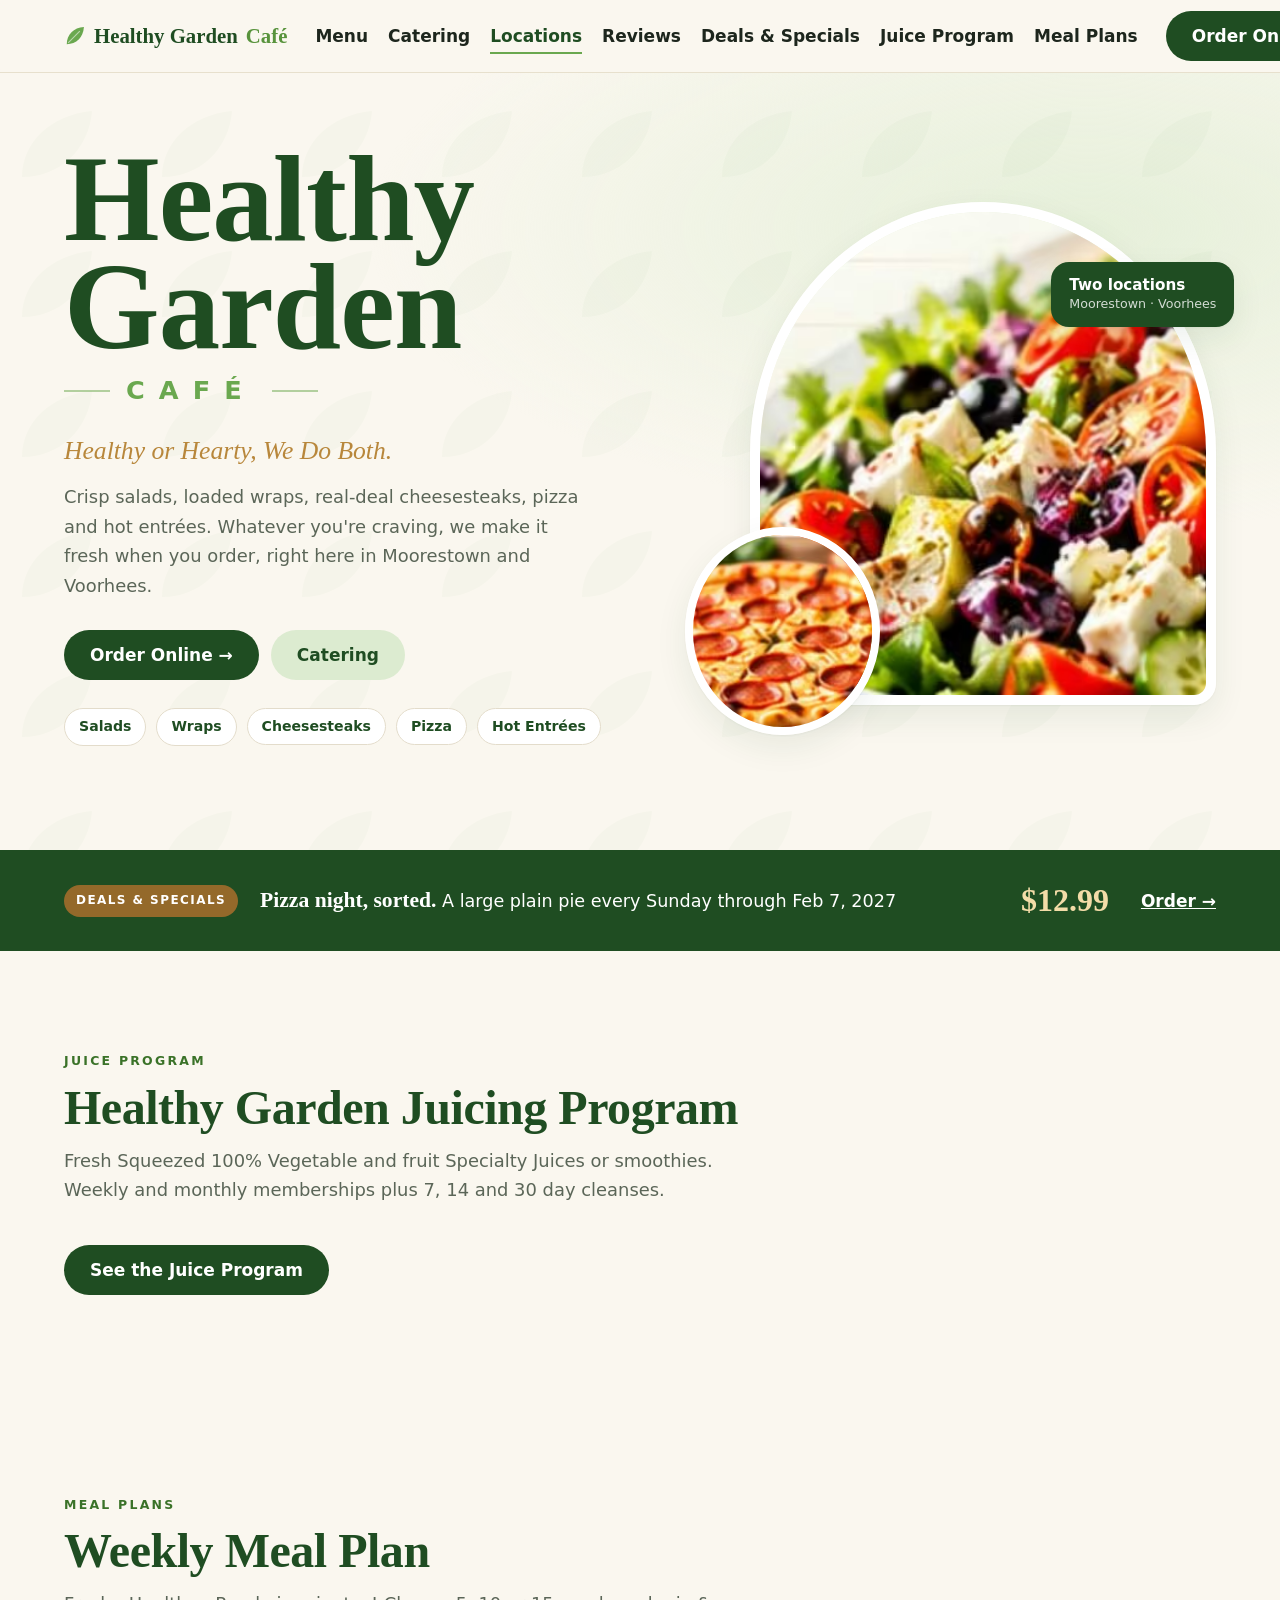
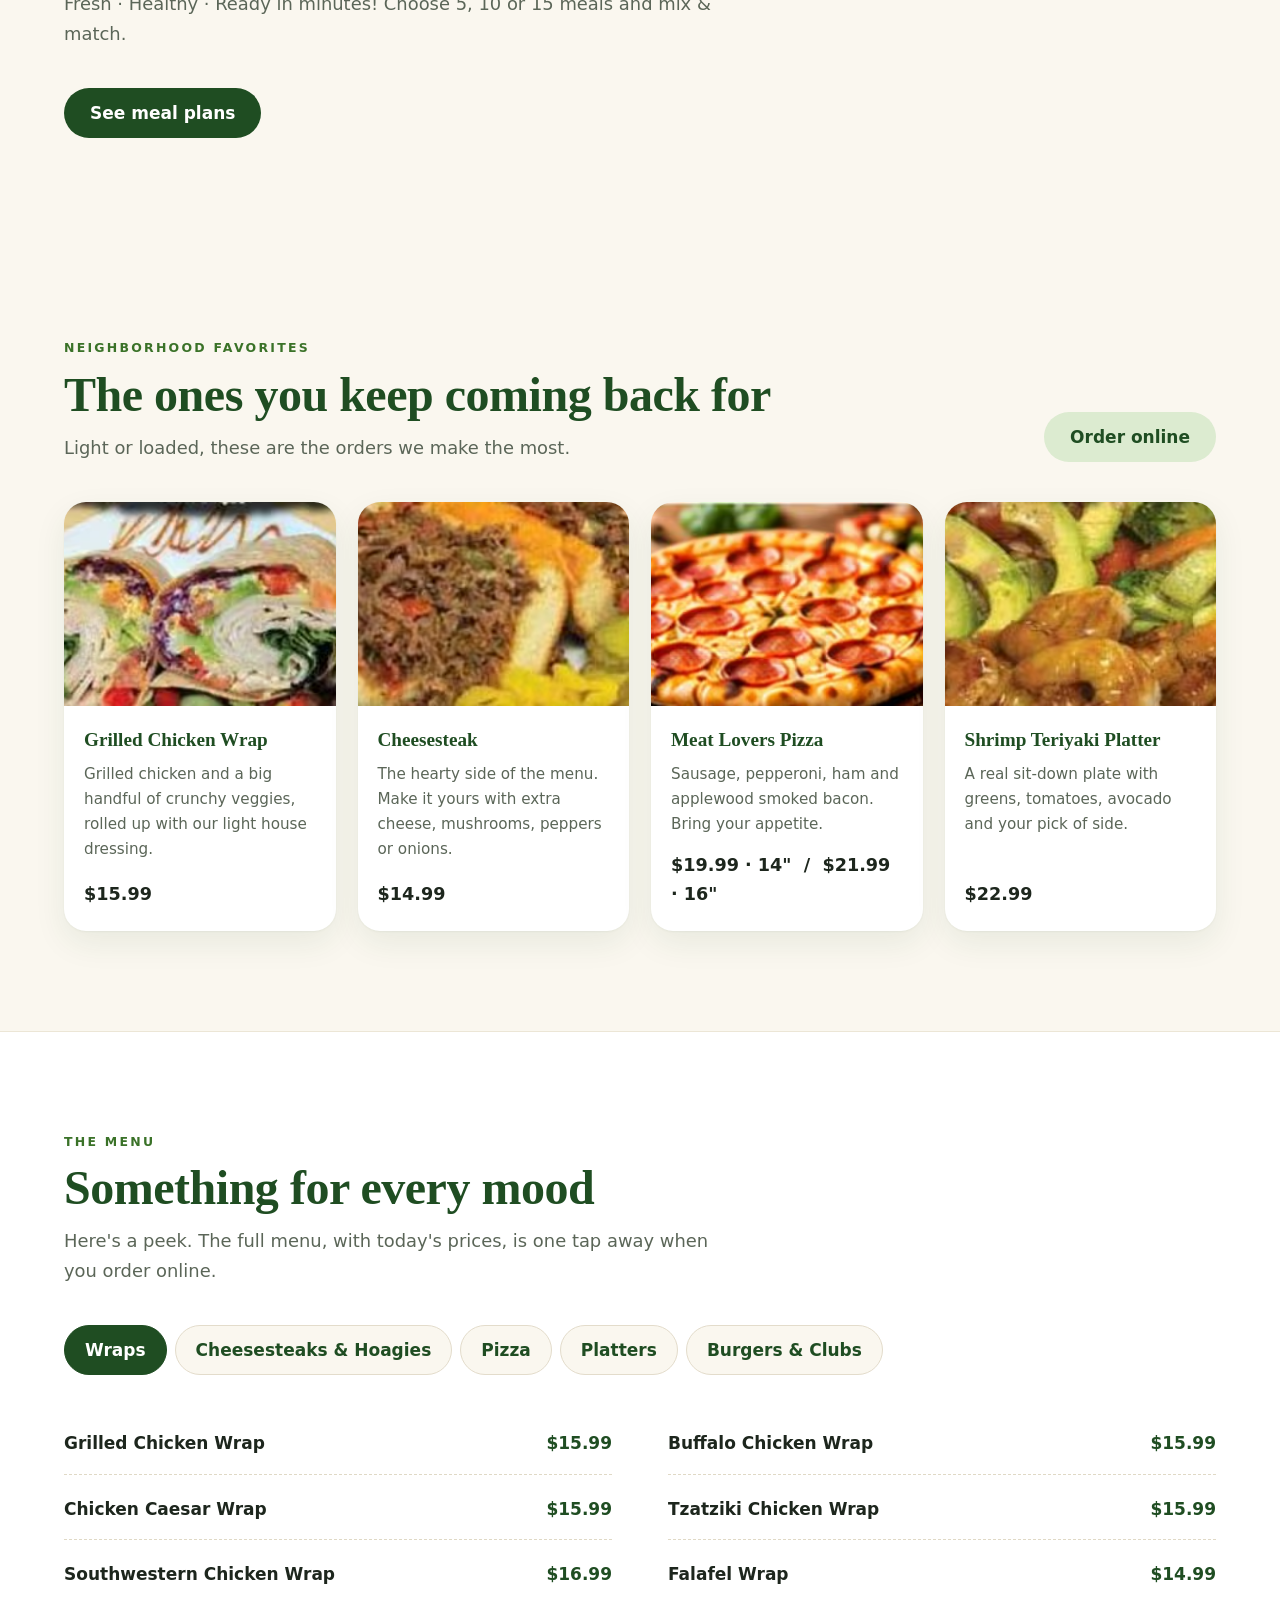
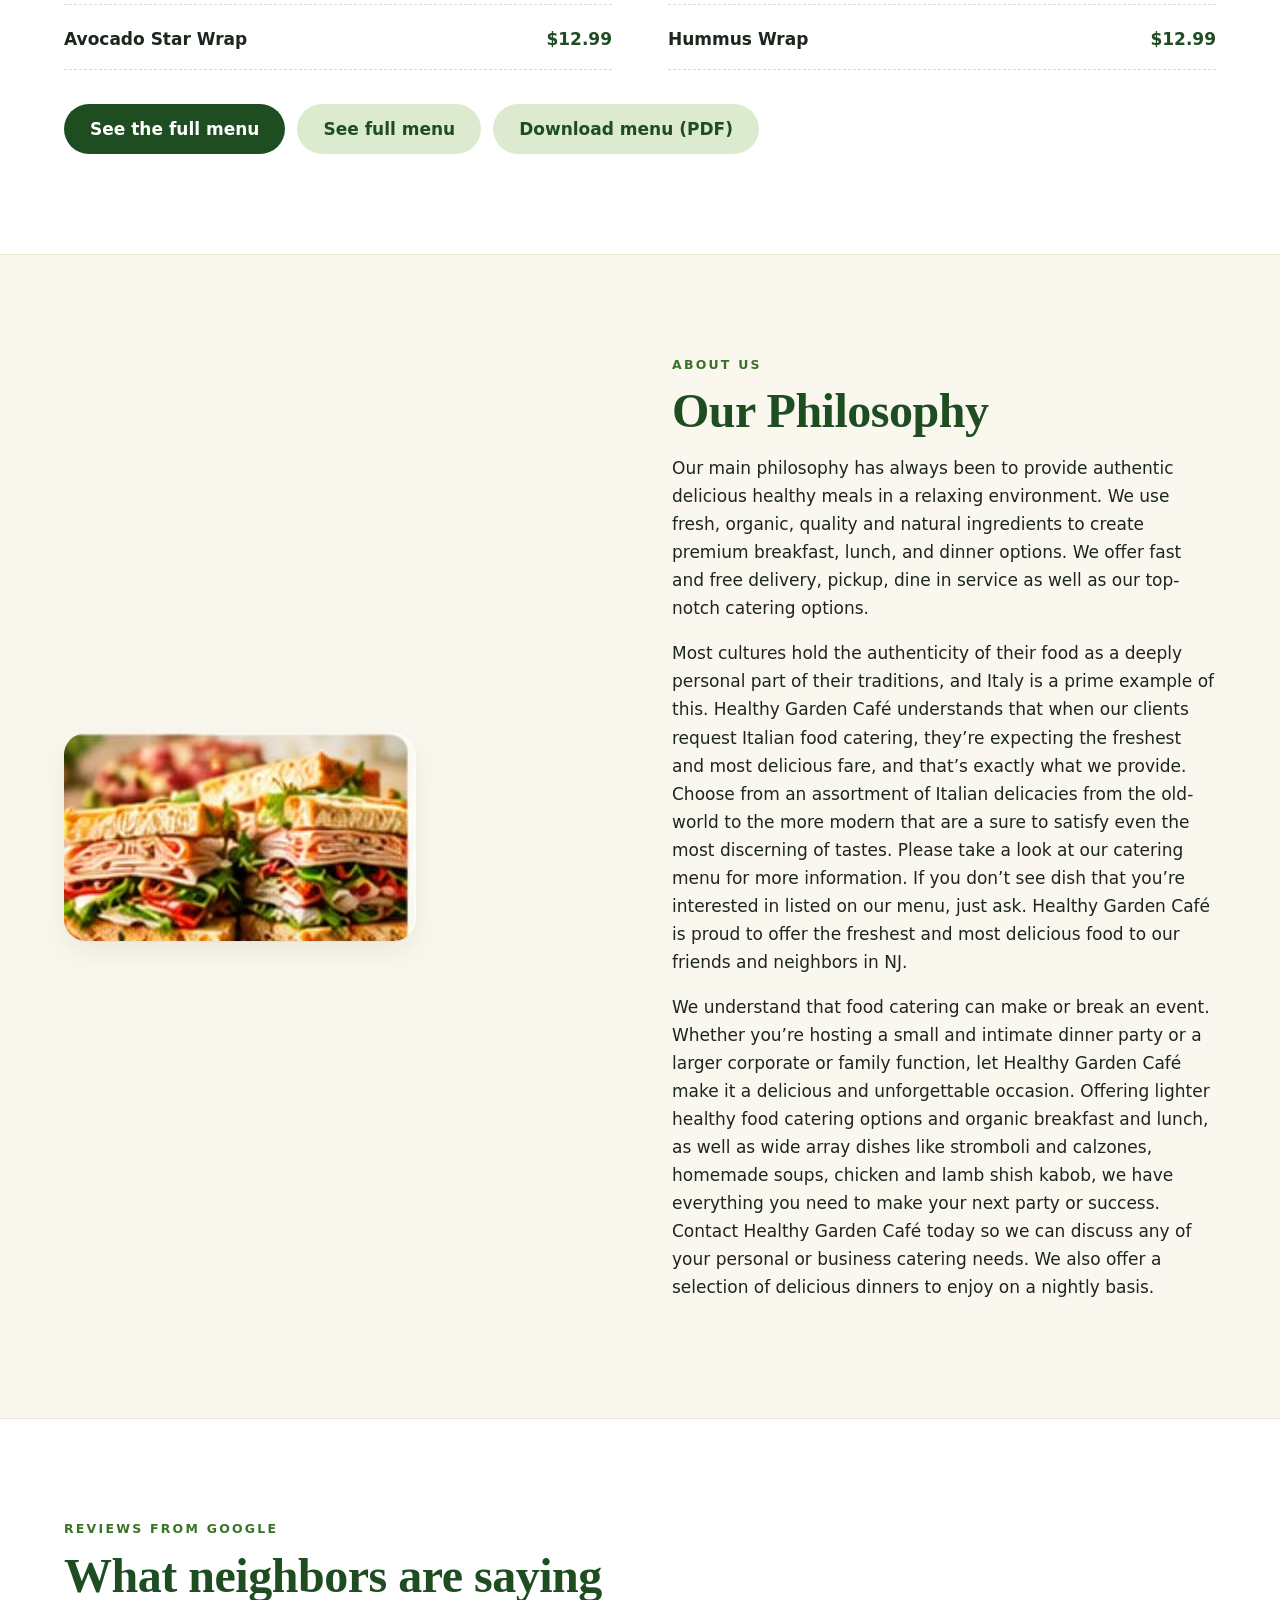
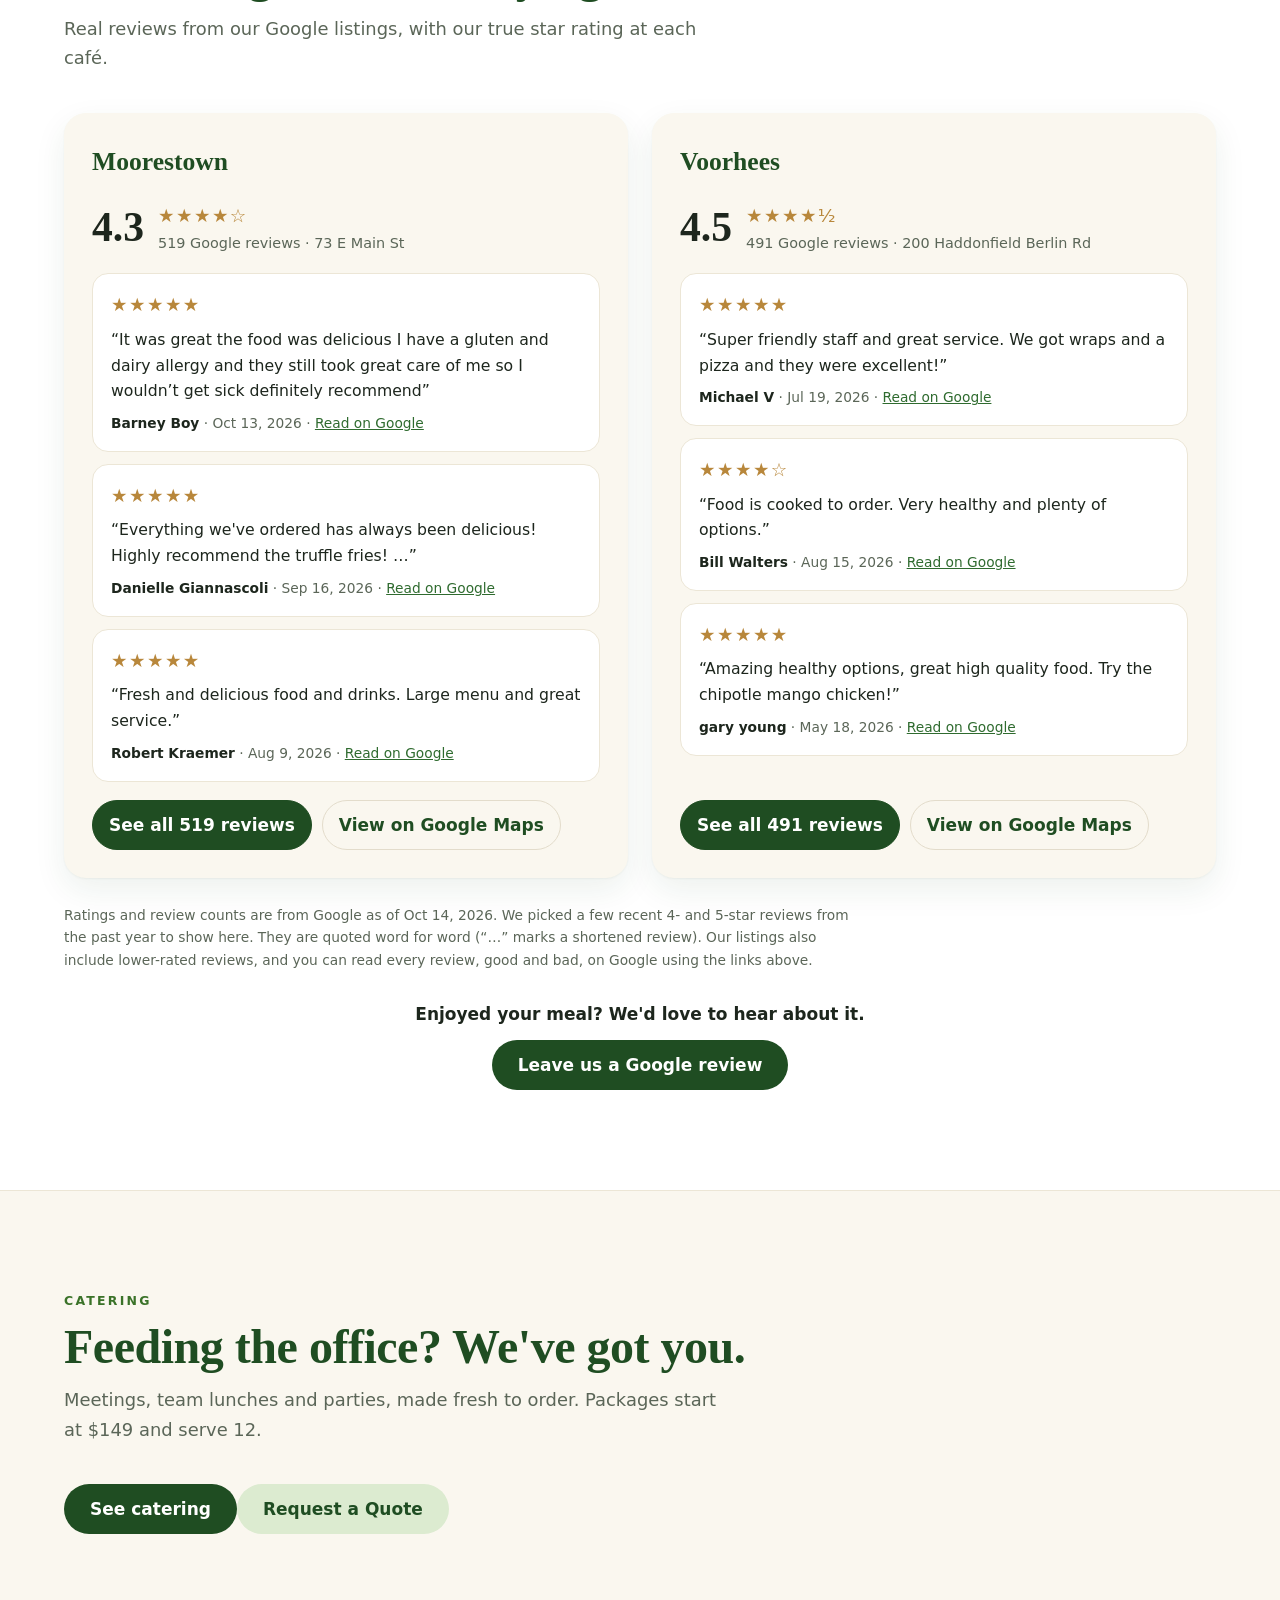
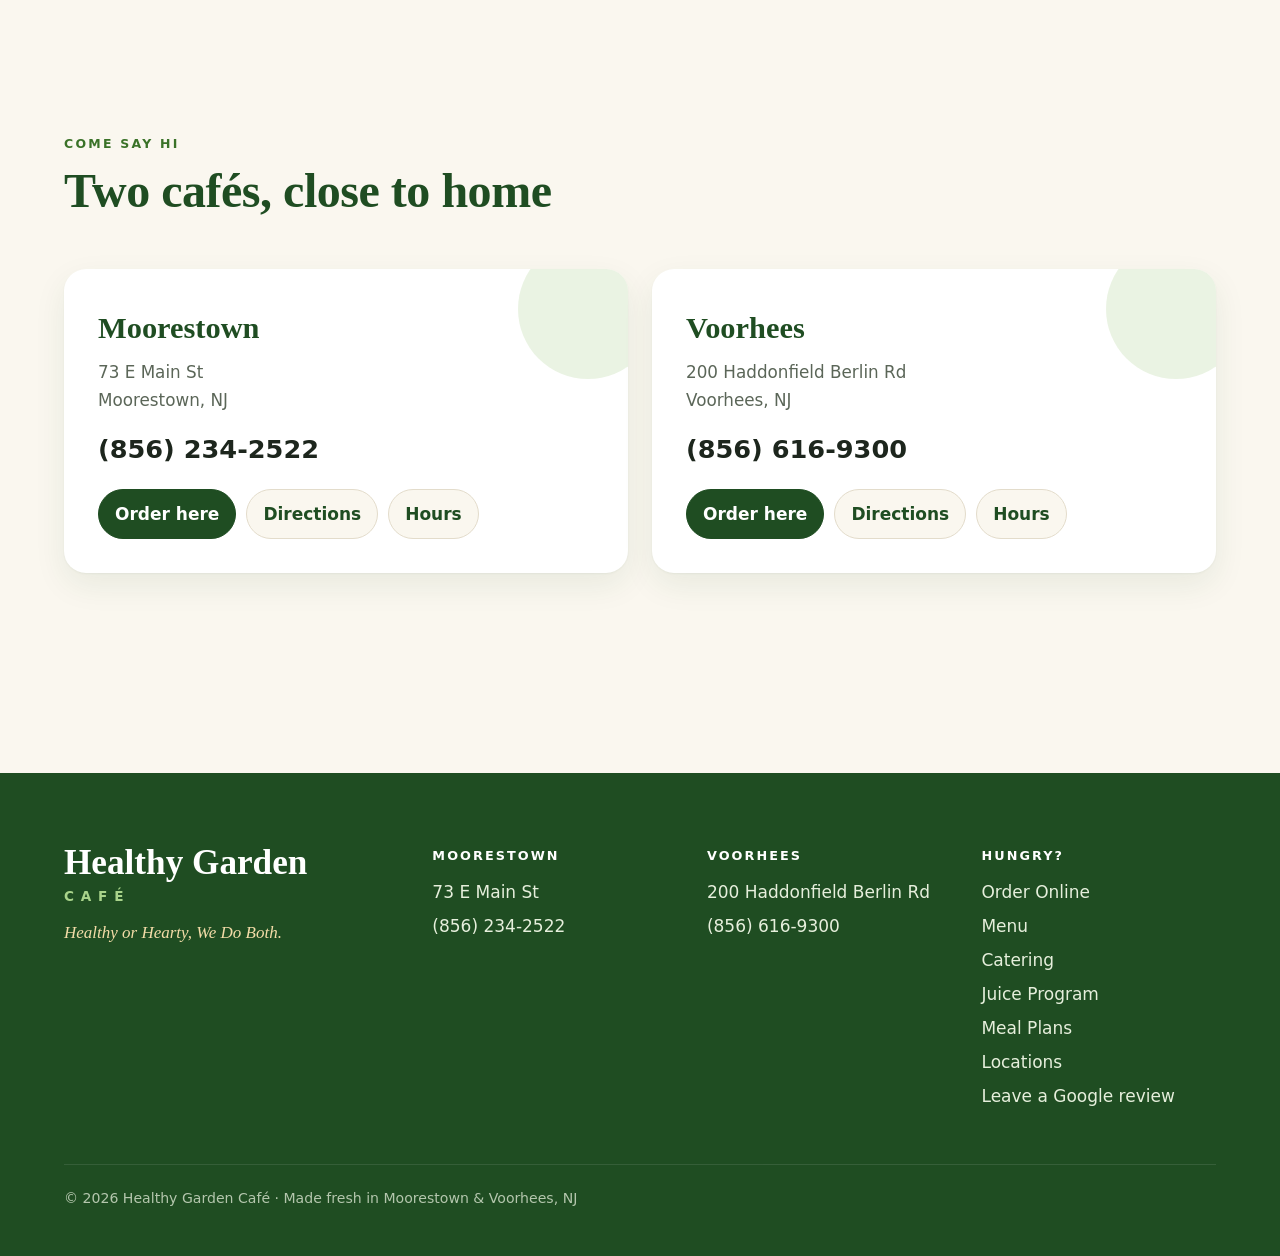
==== commit eb937bcd: "Fix header wrap, sticky nav, back-to-home" ====
--- a/index.html
+++ b/index.html
@@ -19,7 +19,7 @@
 .qf :focus-visible{outline:3px solid #6aa84f;outline-offset:1px}.qf [aria-invalid=true]{border-color:#b42318!important}
 .er{color:#b42318;font-size:.9rem;min-height:1.1em}.fs{border:0;padding:0;margin:0}.rd{display:inline-flex;align-items:center;gap:8px;min-height:48px;margin-right:20px;font-weight:400!important}.rd input{width:22px;height:22px;accent-color:#1f4d22}
 .rq-n{margin:0;font-size:.9rem;color:#4b544f}.qf button{min-height:52px;font:700 1.05rem/1.2 Inter,system-ui,sans-serif;width:100%}.qf-w h3{font-family:inherit;font-size:1.35rem;color:#1f4d22}.qt{padding:18px;border-left:5px solid #6aa84f;background:#f1f7ea;border-radius:10px}.qt a{font-weight:700;color:#1f4d22}
-@media(min-width:761px){.qf{grid-template-columns:1fr 1fr}.qfull{grid-column:1/-1}.qf-w{padding:32px}}</style></head><body> <svg width="0" height="0" style="position:absolute"><symbol id="lf" viewBox="0 0 64 64"><path d="M8 56C8 28 28 8 58 6c-2 30-22 50-50 50z" fill="currentColor"/><path d="M12 52L46 18" stroke="#fff" stroke-width="3" opacity=".55"/></symbol></svg> <header class="top"><div class="wrap bar"><a class="logo" href="#"><svg class="leaf"><use href="#lf"/></svg>Healthy Garden <b>Café</b></a> <nav aria-label="Main"><a href="#menu">Menu</a><a href="catering.html">Catering</a><a href="#locations">Locations</a><a href="#reviews">Reviews</a><a href="#deals">Deals &amp; Specials</a><a href="juice-program.html">Juice Program</a><a href="meal-plans.html">Meal Plans</a></nav><a class="btn btn-p" href="https://healthygardencafe.hungerrush.com" data-pick="order">Order Online</a><button type="button" class="burger" aria-label="Open menu" aria-expanded="false" aria-controls="mnav"><span></span><span></span><span></span></button></div></header> <div class="mnav" id="mnav"><a href="#menu">Menu</a><a href="catering.html">Catering</a><a href="#locations">Locations</a><a href="#reviews">Reviews</a><a href="#deals">Deals &amp; Specials</a><a href="juice-program.html">Juice Program</a><a href="meal-plans.html">Meal Plans</a><a class="btn btn-p" href="https://healthygardencafe.hungerrush.com" data-pick="order">Order Online</a></div> <main> <section class="hero" id="top"><div class="drift" aria-hidden="true"><i><svg><use href="#lf"/></svg></i><i><svg><use href="#lf"/></svg></i><i><svg><use href="#lf"/></svg></i><i><svg><use href="#lf"/></svg></i></div><div class="wrap"> <div><h1 class="wm"><span class="l1">Healthy Garden</span><span class="l2">CAFÉ</span></h1> <p class="tag">Healthy or Hearty, We Do Both.</p> <p class="sub">Crisp salads, loaded wraps, real-deal cheesesteaks, pizza and hot entrées. Whatever you're craving, we make it fresh when you order, right here in Moorestown and Voorhees.</p> <div class="ctas"><a class="btn btn-p" href="https://healthygardencafe.hungerrush.com" data-pick="order">Order Online →</a><a class="btn btn-s" href="#catering">Catering</a></div> <ul class="chips"><li>Salads</li><li>Wraps</li><li>Cheesesteaks</li><li>Pizza</li><li>Hot Entrées</li></ul></div> <div class="art"><div class="frame"><picture><source type="image/avif" srcset="img/hero-salad-240.avif 240w, img/hero-salad-360.avif 360w, img/hero-salad-500.avif 500w" sizes="(max-width:760px) 300px, 450px"><img src="img/hero-salad-500.webp" srcset="img/hero-salad-240.webp 240w, img/hero-salad-360.webp 360w, img/hero-salad-500.webp 500w" sizes="(max-width:760px) 300px, 450px" width="500" height="396" class="main" alt="Fresh garden salad with tomatoes, feta and olives" fetchpriority="high"></picture></div><picture><source type="image/avif" srcset="img/pizza-240.avif 240w, img/pizza-368.avif 368w" sizes="(max-width:760px) 134px, 195px"><img src="img/pizza-368.webp" srcset="img/pizza-240.webp 240w, img/pizza-368.webp 368w" sizes="(max-width:760px) 134px, 195px" width="368" height="208" class="mini" alt="Pizza" decoding="async"></picture><div class="badge">Two locations<small>Moorestown · Voorhees</small></div></div> </div></section> <section class="special" id="deals" aria-label="Deals &amp; Specials"><div class="wrap"><span class="pill">Deals &amp; Specials</span><span class="txt"><b>Pizza night, sorted.</b> A large plain pie every Sunday through Feb 7, 2027</span><span class="price">$12.99</span><a href="https://healthygardencafe.hungerrush.com" data-pick="order">Order →</a></div></section> <section class="sec" id="juice"><div class="wrap"><div class="head rv"><div><p class="eyebrow">Juice Program</p><h2>Healthy Garden Juicing Program</h2><p class="lead">Fresh Squeezed 100% Vegetable and fruit Specialty Juices or smoothies. Weekly and monthly memberships plus 7, 14 and 30 day cleanses.</p></div></div><div class="more"><a class="btn btn-p" href="juice-program.html">See the Juice Program</a></div></div></section> <section class="sec" id="meal-plans"><div class="wrap"><div class="head rv"><div><p class="eyebrow">Meal Plans</p><h2>Weekly Meal Plan</h2><p class="lead">Fresh · Healthy · Ready in minutes! Choose 5, 10 or 15 meals and mix &amp; match.</p></div></div><div class="more"><a class="btn btn-p" href="meal-plans.html">See meal plans</a></div></div></section> <section class="sec"><div class="wrap"><div class="head rv"><div><p class="eyebrow">Neighborhood favorites</p><h2>The ones you keep coming back for</h2><p class="lead">Light or loaded, these are the orders we make the most.</p></div><a class="btn btn-s" href="https://healthygardencafe.hungerrush.com" data-pick="order">Order online</a></div> <div class="feat"> <article class="fc rv"><div class="ph"><picture><source type="image/avif" srcset="img/chicken-wrap-240.avif 240w, img/chicken-wrap-360.avif 360w, img/chicken-wrap-747.avif 747w" sizes="(max-width:760px) 130px, (max-width:1000px) 48vw, 270px"><img src="img/chicken-wrap-747.webp" srcset="img/chicken-wrap-240.webp 240w, img/chicken-wrap-360.webp 360w, img/chicken-wrap-747.webp 747w" sizes="(max-width:760px) 130px, (max-width:1000px) 48vw, 270px" width="747" height="355" alt="Grilled chicken wrap" loading="lazy" style="object-position:center 75%" decoding="async"></picture></div><div class="b"><h3>Grilled Chicken Wrap</h3><p>Grilled chicken and a big handful of crunchy veggies, rolled up with our light house dressing.</p><span class="pr">$15.99</span></div></article> <article class="fc rv"><div class="ph"><picture><source type="image/avif" srcset="img/cheesesteak-240.avif 240w, img/cheesesteak-360.avif 360w, img/cheesesteak-850.avif 850w" sizes="(max-width:760px) 130px, (max-width:1000px) 48vw, 270px"><img src="img/cheesesteak-850.webp" srcset="img/cheesesteak-240.webp 240w, img/cheesesteak-360.webp 360w, img/cheesesteak-850.webp 850w" sizes="(max-width:760px) 130px, (max-width:1000px) 48vw, 270px" width="850" height="360" alt="Cheesesteak" loading="lazy" decoding="async"></picture></div><div class="b"><h3>Cheesesteak</h3><p>The hearty side of the menu. Make it yours with extra cheese, mushrooms, peppers or onions.</p><span class="pr">$14.99</span></div></article> <article class="fc rv"><div class="ph"><picture><source type="image/avif" srcset="img/pizza-240.avif 240w, img/pizza-368.avif 368w" sizes="(max-width:760px) 130px, (max-width:1000px) 48vw, 270px"><img src="img/pizza-368.webp" srcset="img/pizza-240.webp 240w, img/pizza-368.webp 368w" sizes="(max-width:760px) 130px, (max-width:1000px) 48vw, 270px" width="368" height="208" alt="Pizza" loading="lazy" decoding="async"></picture></div><div class="b"><h3>Meat Lovers Pizza</h3><p>Sausage, pepperoni, ham and applewood smoked bacon. Bring your appetite.</p><span class="pr">$19.99 · 14" &nbsp;/&nbsp; $21.99 · 16"</span></div></article> <article class="fc rv"><div class="ph"><picture><source type="image/avif" srcset="img/shrimp-teriyaki-240.avif 240w, img/shrimp-teriyaki-360.avif 360w, img/shrimp-teriyaki-770.avif 770w" sizes="(max-width:760px) 130px, (max-width:1000px) 48vw, 270px"><img src="img/shrimp-teriyaki-770.webp" srcset="img/shrimp-teriyaki-240.webp 240w, img/shrimp-teriyaki-360.webp 360w, img/shrimp-teriyaki-770.webp 770w" sizes="(max-width:760px) 130px, (max-width:1000px) 48vw, 270px" width="770" height="355" alt="Shrimp teriyaki platter" loading="lazy" decoding="async"></picture></div><div class="b"><h3>Shrimp Teriyaki Platter</h3><p>A real sit-down plate with greens, tomatoes, avocado and your pick of side.</p><span class="pr">$22.99</span></div></article> </div></div></section> <section class="sec menu" id="menu"><div class="wrap"><div class="head rv"><div><p class="eyebrow">The menu</p><h2>Something for every mood</h2><p class="lead">Here's a peek. The full menu, with today's prices, is one tap away when you order online.</p></div></div> <div class="tabs" role="tablist"> <button type="button" role="tab" aria-selected="true" data-t="w">Wraps</button><button type="button" role="tab" aria-selected="false" data-t="h">Cheesesteaks &amp; Hoagies</button><button type="button" role="tab" aria-selected="false" data-t="p">Pizza</button><button type="button" role="tab" aria-selected="false" data-t="e">Platters</button><button type="button" role="tab" aria-selected="false" data-t="b">Burgers &amp; Clubs</button></div> <div class="panel on" id="w"><div class="it"><span class="n">Grilled Chicken Wrap</span><span class="dots"></span><span class="p">$15.99</span></div><div class="it"><span class="n">Buffalo Chicken Wrap</span><span class="dots"></span><span class="p">$15.99</span></div><div class="it"><span class="n">Chicken Caesar Wrap</span><span class="dots"></span><span class="p">$15.99</span></div><div class="it"><span class="n">Tzatziki Chicken Wrap</span><span class="dots"></span><span class="p">$15.99</span></div><div class="it"><span class="n">Southwestern Chicken Wrap</span><span class="dots"></span><span class="p">$16.99</span></div><div class="it"><span class="n">Falafel Wrap</span><span class="dots"></span><span class="p">$14.99</span></div><div class="it"><span class="n">Avocado Star Wrap</span><span class="dots"></span><span class="p">$12.99</span></div><div class="it"><span class="n">Hummus Wrap</span><span class="dots"></span><span class="p">$12.99</span></div></div> <div class="panel" id="h"><div class="it"><span class="n">Cheesesteak</span><span class="dots"></span><span class="p">$14.99</span></div><div class="it"><span class="n">Chicken Cheesesteak</span><span class="dots"></span><span class="p">$14.99</span></div><div class="it"><span class="n">Buffalo Chicken Cheesesteak</span><span class="dots"></span><span class="p">$14.99</span></div><div class="it"><span class="n">Italian</span><span class="dots"></span><span class="p">$14.99</span></div><div class="it"><span class="n">Chicken Cutlet Parmigiana</span><span class="dots"></span><span class="p">$14.99</span></div><div class="it"><span class="n">Eggplant Parmigiana</span><span class="dots"></span><span class="p">$14.99</span></div></div> <div class="panel" id="p"><div class="it"><span class="n">Cheese (White or Red)<span class="d">14" / 16"</span></span><span class="dots"></span><span class="p">$15.99 / $17.99</span></div><div class="it"><span class="n">The Grandma<span class="d">16"</span></span><span class="dots"></span><span class="p">$23.99</span></div><div class="it"><span class="n">Meat Lovers<span class="d">14" / 16"</span></span><span class="dots"></span><span class="p">$19.99 / $21.99</span></div><div class="it"><span class="n">Veggie Lovers<span class="d">14" / 16"</span></span><span class="dots"></span><span class="p">$19.99 / $21.99</span></div><div class="it"><span class="n">Stromboli or Calzone<span class="d">14" / 16"</span></span><span class="dots"></span><span class="p">$16.99 / $18.99</span></div><div class="it"><span class="n">Sicilian</span><span class="dots"></span><span class="p">$22.99</span></div></div> <div class="panel" id="e"><div class="it"><span class="n">Grilled Chicken Platter</span><span class="dots"></span><span class="p">$19.99</span></div><div class="it"><span class="n">Marinated Salmon Filet Platter</span><span class="dots"></span><span class="p">$22.99</span></div><div class="it"><span class="n">Grilled Cod Filet Platter</span><span class="dots"></span><span class="p">$21.99</span></div><div class="it"><span class="n">Shrimp Teriyaki Platter</span><span class="dots"></span><span class="p">$22.99</span></div><div class="it"><span class="n">Housemade Turkey Burger Platter</span><span class="dots"></span><span class="p">$19.99</span></div><div class="it"><span class="n">Falafel Platter</span><span class="dots"></span><span class="p">$18.99</span></div></div> <div class="panel" id="b"><div class="it"><span class="n">Angus Beef Burger</span><span class="dots"></span><span class="p">$16.99</span></div><div class="it"><span class="n">Black Bean Burger</span><span class="dots"></span><span class="p">$16.99</span></div><div class="it"><span class="n">Beyond Burger</span><span class="dots"></span><span class="p">$16.99</span></div><div class="it"><span class="n">Turkey Burger</span><span class="dots"></span><span class="p">$16.99</span></div><div class="it"><span class="n">Grilled Chicken Club</span><span class="dots"></span><span class="p">$16.99</span></div><div class="it"><span class="n">Home Roasted Turkey Club</span><span class="dots"></span><span class="p">$16.99</span></div></div> <div class="more"><a class="btn btn-p" href="https://healthygardencafe.hungerrush.com" data-pick="order">See the full menu</a><a class="btn btn-s" href="menu.html">See full menu</a><a class="btn btn-s" download="Healthy-Garden-Regular-Menu.pdf" href="menus/Healthy-Garden-Regular-Menu.pdf">Download menu (PDF)</a></div> </div></section> <section class="sec"><div class="wrap about rv"><picture><source type="image/avif" srcset="img/sandwiches-240.avif 240w, img/sandwiches-352.avif 352w" sizes="(max-width:760px) 92vw, 352px"><img src="img/sandwiches-352.webp" srcset="img/sandwiches-240.webp 240w, img/sandwiches-352.webp 352w" sizes="(max-width:760px) 92vw, 352px" width="352" height="208" alt="Fresh sandwiches" loading="lazy" decoding="async"></picture><div><p class="eyebrow">About Us</p><h2>Our Philosophy</h2><p>Our main philosophy has always been to provide authentic delicious healthy meals in a relaxing environment. We use fresh, organic, quality and natural ingredients to create premium breakfast, lunch, and dinner options. We offer fast and free delivery, pickup, dine in service as well as our top-notch catering options.</p><p>Most cultures hold the authenticity of their food as a deeply personal part of their traditions, and Italy is a prime example of this. Healthy Garden Café understands that when our clients request Italian food catering, they’re expecting the freshest and most delicious fare, and that’s exactly what we provide. Choose from an assortment of Italian delicacies from the old-world to the more modern that are a sure to satisfy even the most discerning of tastes. Please take a look at our catering menu for more information. If you don’t see dish that you’re interested in listed on our menu, just ask. Healthy Garden Café is proud to offer the freshest and most delicious food to our friends and neighbors in NJ.</p><p>We understand that food catering can make or break an event. Whether you’re hosting a small and intimate dinner party or a larger corporate or family function, let Healthy Garden Café make it a delicious and unforgettable occasion. Offering lighter healthy food catering options and organic breakfast and lunch, as well as wide array dishes like stromboli and calzones, homemade soups, chicken and lamb shish kabob, we have everything you need to make your next party or success. Contact Healthy Garden Café today so we can discuss any of your personal or business catering needs. We also offer a selection of delicious dinners to enjoy on a nightly basis.</p></div></div></section> <section class="sec rvw" id="reviews"><div class="wrap"><div class="head rv"><div><p class="eyebrow">Reviews from Google</p><h2>What neighbors are saying</h2><p class="lead">Real reviews from our Google listings, with our true star rating at each café.</p></div></div><div class="rs"><article class="rstore rv" aria-labelledby="r-Moorestown"><h3 id="r-Moorestown">Moorestown</h3><div class="rsum"><span class="avg">4.3</span><div><span class="st" role="img" aria-label="Rated 4.3 out of 5 on Google">★★★★☆</span><small>519 Google reviews · 73 E Main St</small></div></div><ul class="rq"><li><span class="st" role="img" aria-label="5 out of 5 stars">★★★★★</span><blockquote><p>“It was great the food was delicious I have a gluten and dairy allergy and they still took great care of me so I wouldn’t get sick definitely recommend”</p></blockquote><p class="by"><b>Barney Boy</b> · Oct 13, 2026 · <a href="https://www.google.com/maps/reviews/data=!4m8!14m7!1m6!2m5!1sCi9DQUlRQUNvZENodHljRjlvT2pKRVZsZEhaRE5XU2pCSVNYWlFORkJ0TUhGR1dsRRAB!2m1!1s0x0:0x44cc39cfcce86572!3m1!1s2@1:CAIQACodChtycF9oOjJEVldHZDNWSjBISXZQNFBtMHFGWlE%7C%7C?hl=en" rel="noopener">Read on Google</a></p></li><li><span class="st" role="img" aria-label="5 out of 5 stars">★★★★★</span><blockquote><p>“Everything we&#x27;ve ordered has always been delicious! Highly recommend the truffle fries! …”</p></blockquote><p class="by"><b>Danielle Giannascoli</b> · Sep 16, 2026 · <a href="https://www.google.com/maps/reviews/data=!4m8!14m7!1m6!2m5!1sCi9DQUlRQUNvZENodHljRjlvT25WT1VtVldUamROVVZsS2JVVktMVTh6Tm1ZdFNVRRAB!2m1!1s0x0:0x44cc39cfcce86572!3m1!1s2@1:CAIQACodChtycF9oOnVOUmVWTjdNUVlKbUVKLU8zNmYtSUE%7C%7C?hl=en" rel="noopener">Read on Google</a></p></li><li><span class="st" role="img" aria-label="5 out of 5 stars">★★★★★</span><blockquote><p>“Fresh and delicious food and drinks. Large menu and great service.”</p></blockquote><p class="by"><b>Robert Kraemer</b> · Aug 9, 2026 · <a href="https://www.google.com/maps/reviews/data=!4m8!14m7!1m6!2m5!1sCi9DQUlRQUNvZENodHljRjlvT2t0b1l6TnlZMFZPVFV4V2IyMHdiRkZHVkRCMmEyYxAB!2m1!1s0x0:0x44cc39cfcce86572!3m1!1s2@1:CAIQACodChtycF9oOktoYzNyY0VOTUxWb20wbFFGVDB2a2c%7C%7C?hl=en" rel="noopener">Read on Google</a></p></li></ul><div class="lk"><a class="o" href="https://search.google.com/local/reviews?placeid=ChIJPcBNUWc1wYkRcmXozM85zEQ" rel="noopener">See all 519 reviews</a><a href="https://www.google.com/maps/place/?q=place_id:ChIJPcBNUWc1wYkRcmXozM85zEQ" rel="noopener">View on Google Maps</a></div></article><article class="rstore rv" aria-labelledby="r-Voorhees"><h3 id="r-Voorhees">Voorhees</h3><div class="rsum"><span class="avg">4.5</span><div><span class="st" role="img" aria-label="Rated 4.5 out of 5 on Google">★★★★½</span><small>491 Google reviews · 200 Haddonfield Berlin Rd</small></div></div><ul class="rq"><li><span class="st" role="img" aria-label="5 out of 5 stars">★★★★★</span><blockquote><p>“Super friendly staff and great service. We got wraps and a pizza and they were excellent!”</p></blockquote><p class="by"><b>Michael V</b> · Jul 19, 2026 · <a href="https://www.google.com/maps/reviews/data=!4m8!14m7!1m6!2m5!1sCi9DQUlRQUNvZENodHljRjlvT21oNVNVNU1OVVoxYzBaNU1sZ3pabTR6ZURGVVpXYxAB!2m1!1s0x0:0x8e7ba91c34b36835!3m1!1s2@1:CAIQACodChtycF9oOmh5SU5MNUZ1c0Z5MlgzZm4zeDFUZWc%7C%7C?hl=en" rel="noopener">Read on Google</a></p></li><li><span class="st" role="img" aria-label="4 out of 5 stars">★★★★☆</span><blockquote><p>“Food is cooked to order. Very healthy and plenty of options.”</p></blockquote><p class="by"><b>Bill Walters</b> · Aug 15, 2026 · <a href="https://www.google.com/maps/reviews/data=!4m8!14m7!1m6!2m5!1sChZDSUhNMG9nS0VJQ0FnSUNHNHV2bE5REAE!2m1!1s0x0:0x8e7ba91c34b36835!3m1!1s2@1:CIHM0ogKEICAgICG4uvlNQ%7C%7C?hl=en" rel="noopener">Read on Google</a></p></li><li><span class="st" role="img" aria-label="5 out of 5 stars">★★★★★</span><blockquote><p>“Amazing healthy options, great high quality food. Try the chipotle mango chicken!”</p></blockquote><p class="by"><b>gary young</b> · May 18, 2026 · <a href="https://www.google.com/maps/reviews/data=!4m8!14m7!1m6!2m5!1sCi9DQUlRQUNvZENodHljRjlvT2t4ME9WZGpOME5uYUdaQ01IWndSM0JmWTJSRlRVRRAB!2m1!1s0x0:0x8e7ba91c34b36835!3m1!1s2@1:CAIQACodChtycF9oOkx0OVdjN0NnaGZCMHZwR3BfY2RFTUE%7C%7C?hl=en" rel="noopener">Read on Google</a></p></li></ul><div class="lk"><a class="o" href="https://search.google.com/local/reviews?placeid=ChIJZ_lA4t7MxokRNWizNBype44" rel="noopener">See all 491 reviews</a><a href="https://www.google.com/maps/place/?q=place_id:ChIJZ_lA4t7MxokRNWizNBype44" rel="noopener">View on Google Maps</a></div></article></div><p class="rnote">Ratings and review counts are from Google as of Oct 14, 2026. We picked a few recent 4- and 5-star reviews from the past year to show here. They are quoted word for word (“…” marks a shortened review). Our listings also include lower-rated reviews, and you can read every review, good and bad, on Google using the links above.</p><div id="leave-review" style="text-align:center;margin-top:28px"><p style="margin:0 0 12px;font-weight:700">Enjoyed your meal? We'd love to hear about it.</p><a class="btn btn-p" href="https://search.google.com/local/writereview?placeid=ChIJPcBNUWc1wYkRcmXozM85zEQ" target="_blank" rel="noopener" data-pick="review">Leave us a Google review</a></div></div></section> <section class="sec" id="catering"><div class="wrap"><div class="head rv"><div><p class="eyebrow">Catering</p><h2>Feeding the office? We've got you.</h2><p class="lead">Meetings, team lunches and parties, made fresh to order. Packages start at $149 and serve 12.</p></div></div><div class="more"><a class="btn btn-p" href="catering.html">See catering</a><a class="btn btn-s" href="catering.html#quote-form">Request a Quote</a></div></div></section> <section class="sec" id="locations"><div class="wrap"><div class="head rv"><div><p class="eyebrow">Come say hi</p><h2>Two cafés, close to home</h2></div></div> <div class="locs"> <article class="loc rv"><h3>Moorestown</h3><address>73 E Main St<br>Moorestown, NJ</address><a class="tel" href="tel:+18562342522">(856) 234-2522</a><div class="lk"><a class="o" href="https://healthygardencafe.hungerrush.com/Order/Menu/3">Order here</a><a href="https://www.google.com/maps/search/?api=1&amp;query=Healthy+Garden+Cafe+73+E+Main+St+Moorestown+NJ">Directions</a><a href="https://www.google.com/maps/search/?api=1&amp;query=Healthy+Garden+Cafe+Moorestown+NJ">Hours</a></div></article> <article class="loc rv"><h3>Voorhees</h3><address>200 Haddonfield Berlin Rd<br>Voorhees, NJ</address><a class="tel" href="tel:+18566169300">(856) 616-9300</a><div class="lk"><a class="o" href="https://healthygardencafe.hungerrush.com/Order/Menu/1">Order here</a><a href="https://www.google.com/maps/search/?api=1&amp;query=Healthy+Garden+Cafe+200+Haddonfield+Berlin+Rd+Voorhees+NJ">Directions</a><a href="https://www.google.com/maps/search/?api=1&amp;query=Healthy+Garden+Cafe+Voorhees+NJ">Hours</a></div></article> </div></div></section> </main> <footer><div class="wrap"><div class="fg"> <div><p class="fw">Healthy Garden<span>CAFÉ</span></p><p style="margin-top:16px;font-family:Georgia,serif;font-style:italic;color:#f3dca8">Healthy or Hearty, We Do Both.</p></div> <div><h4>Moorestown</h4><p>73 E Main St</p><p><a href="tel:+18562342522">(856) 234-2522</a></p></div> <div><h4>Voorhees</h4><p>200 Haddonfield Berlin Rd</p><p><a href="tel:+18566169300">(856) 616-9300</a></p></div> <div><h4>Hungry?</h4><p><a href="https://healthygardencafe.hungerrush.com" data-pick="order">Order Online</a></p><p><a href="#menu">Menu</a></p><p><a href="catering.html">Catering</a></p><p><a href="juice-program.html">Juice Program</a></p><p><a href="meal-plans.html">Meal Plans</a></p><p><a href="#locations">Locations</a></p><p><a href="https://search.google.com/local/writereview?placeid=ChIJPcBNUWc1wYkRcmXozM85zEQ" target="_blank" rel="noopener" data-pick="review">Leave a Google review</a></p></div> </div><p class="legal">© 2026 Healthy Garden Café · Made fresh in Moorestown &amp; Voorhees, NJ</p></div></footer> <button type="button" class="totop" aria-label="Back to top">↑</button> <aside class="sticky" aria-label="Quick actions"><a class="o" href="https://healthygardencafe.hungerrush.com" data-pick="order">Order Online</a><a href="#locations" data-pick="call">Call</a><a href="#menu">Menu</a></aside> <script>document.querySelectorAll(".tabs button").forEach(e=>e.onclick=()=>{document.querySelectorAll(".tabs button").forEach(t=>t.setAttribute("aria-selected",t===e)),document.querySelectorAll(".panel").forEach(t=>t.classList.toggle("on",t.id===e.dataset.t))});const io=new IntersectionObserver(e=>e.forEach(e=>{e.isIntersecting&&(e.target.classList.add("in"),io.unobserve(e.target))}),{threshold:.12});document.querySelectorAll(".rv").forEach(e=>io.observe(e));const bg=document.querySelector(".burger"),mn=document.getElementById("mnav");bg.onclick=()=>{const e="true"!==bg.getAttribute("aria-expanded");bg.setAttribute("aria-expanded",e),bg.setAttribute("aria-label",e?"Close menu":"Open menu"),mn.classList.toggle("open",e),document.body.style.overflow=e?"hidden":""},mn.querySelectorAll("a").forEach(e=>e.addEventListener("click",()=>{bg.setAttribute("aria-expanded","false"),mn.classList.remove("open"),document.body.style.overflow=""}));const tt=document.querySelector(".totop");tt.onclick=()=>scrollTo({top:0,behavior:matchMedia("(prefers-reduced-motion:reduce)").matches?"auto":"smooth"});const links=[...document.querySelectorAll('nav a,.mnav a[href^="#"]')],spy=new IntersectionObserver(e=>e.forEach(e=>{e.isIntersecting&&links.forEach(t=>t.classList.toggle("act",t.getAttribute("href")==="#"+e.target.id))}),{rootMargin:"-45% 0px -50% 0px"});["deals","menu","reviews","catering","locations"].forEach(e=>{const x=document.getElementById(e);x&&spy.observe(x)}),addEventListener("scroll",()=>tt.classList.toggle("show",scrollY>700),{passive:!0})</script><div class="spk" id="pk" hidden><div class="pk-d" role="dialog" aria-modal="true" aria-labelledby="pk-t"><button type="button" class="pk-x" aria-label="Close">&times;</button><h2 id="pk-t">Order from which store?</h2><p id="pk-s">Pick your Healthy Garden.</p><a class="pk-b" id="pk-m" href="https://healthygardencafe.hungerrush.com/Order/Menu/3"><b>Moorestown</b><small>73 E Main St · (856) 234-2522</small></a><a class="pk-b" id="pk-v" href="https://healthygardencafe.hungerrush.com/Order/Menu/1"><b>Voorhees</b><small>200 Haddonfield Berlin Rd · (856) 616-9300</small></a></div></div>
+@media(min-width:761px){.qf{grid-template-columns:1fr 1fr}.qfull{grid-column:1/-1}.qf-w{padding:32px}}</style><style>/* header no-wrap fix */.logo{white-space:nowrap;flex-shrink:0}.top .btn{flex-shrink:0}nav a{white-space:nowrap}nav{gap:20px}@media(min-width:761px) and (max-width:1199px){.bar>.btn{margin-left:auto}.bar>.burger{margin-left:12px}}@media(max-width:1199px){nav{display:none!important}.burger{display:flex}.mnav{display:flex}}</style></head><body> <svg width="0" height="0" style="position:absolute"><symbol id="lf" viewBox="0 0 64 64"><path d="M8 56C8 28 28 8 58 6c-2 30-22 50-50 50z" fill="currentColor"/><path d="M12 52L46 18" stroke="#fff" stroke-width="3" opacity=".55"/></symbol></svg> <header class="top"><div class="wrap bar"><a class="logo" href="#"><svg class="leaf"><use href="#lf"/></svg>Healthy Garden <b>Café</b></a> <nav aria-label="Main"><a href="#menu">Menu</a><a href="catering.html">Catering</a><a href="#locations">Locations</a><a href="#reviews">Reviews</a><a href="#deals">Deals &amp; Specials</a><a href="juice-program.html">Juice Program</a><a href="meal-plans.html">Meal Plans</a></nav><a class="btn btn-p" href="https://healthygardencafe.hungerrush.com" data-pick="order">Order Online</a><button type="button" class="burger" aria-label="Open menu" aria-expanded="false" aria-controls="mnav"><span></span><span></span><span></span></button></div></header> <div class="mnav" id="mnav"><a href="#menu">Menu</a><a href="catering.html">Catering</a><a href="#locations">Locations</a><a href="#reviews">Reviews</a><a href="#deals">Deals &amp; Specials</a><a href="juice-program.html">Juice Program</a><a href="meal-plans.html">Meal Plans</a><a class="btn btn-p" href="https://healthygardencafe.hungerrush.com" data-pick="order">Order Online</a></div> <main> <section class="hero" id="top"><div class="drift" aria-hidden="true"><i><svg><use href="#lf"/></svg></i><i><svg><use href="#lf"/></svg></i><i><svg><use href="#lf"/></svg></i><i><svg><use href="#lf"/></svg></i></div><div class="wrap"> <div><h1 class="wm"><span class="l1">Healthy Garden</span><span class="l2">CAFÉ</span></h1> <p class="tag">Healthy or Hearty, We Do Both.</p> <p class="sub">Crisp salads, loaded wraps, real-deal cheesesteaks, pizza and hot entrées. Whatever you're craving, we make it fresh when you order, right here in Moorestown and Voorhees.</p> <div class="ctas"><a class="btn btn-p" href="https://healthygardencafe.hungerrush.com" data-pick="order">Order Online →</a><a class="btn btn-s" href="#catering">Catering</a></div> <ul class="chips"><li>Salads</li><li>Wraps</li><li>Cheesesteaks</li><li>Pizza</li><li>Hot Entrées</li></ul></div> <div class="art"><div class="frame"><picture><source type="image/avif" srcset="img/hero-salad-240.avif 240w, img/hero-salad-360.avif 360w, img/hero-salad-500.avif 500w" sizes="(max-width:760px) 300px, 450px"><img src="img/hero-salad-500.webp" srcset="img/hero-salad-240.webp 240w, img/hero-salad-360.webp 360w, img/hero-salad-500.webp 500w" sizes="(max-width:760px) 300px, 450px" width="500" height="396" class="main" alt="Fresh garden salad with tomatoes, feta and olives" fetchpriority="high"></picture></div><picture><source type="image/avif" srcset="img/pizza-240.avif 240w, img/pizza-368.avif 368w" sizes="(max-width:760px) 134px, 195px"><img src="img/pizza-368.webp" srcset="img/pizza-240.webp 240w, img/pizza-368.webp 368w" sizes="(max-width:760px) 134px, 195px" width="368" height="208" class="mini" alt="Pizza" decoding="async"></picture><div class="badge">Two locations<small>Moorestown · Voorhees</small></div></div> </div></section> <section class="special" id="deals" aria-label="Deals &amp; Specials"><div class="wrap"><span class="pill">Deals &amp; Specials</span><span class="txt"><b>Pizza night, sorted.</b> A large plain pie every Sunday through Feb 7, 2027</span><span class="price">$12.99</span><a href="https://healthygardencafe.hungerrush.com" data-pick="order">Order →</a></div></section> <section class="sec" id="juice"><div class="wrap"><div class="head rv"><div><p class="eyebrow">Juice Program</p><h2>Healthy Garden Juicing Program</h2><p class="lead">Fresh Squeezed 100% Vegetable and fruit Specialty Juices or smoothies. Weekly and monthly memberships plus 7, 14 and 30 day cleanses.</p></div></div><div class="more"><a class="btn btn-p" href="juice-program.html">See the Juice Program</a></div></div></section> <section class="sec" id="meal-plans"><div class="wrap"><div class="head rv"><div><p class="eyebrow">Meal Plans</p><h2>Weekly Meal Plan</h2><p class="lead">Fresh · Healthy · Ready in minutes! Choose 5, 10 or 15 meals and mix &amp; match.</p></div></div><div class="more"><a class="btn btn-p" href="meal-plans.html">See meal plans</a></div></div></section> <section class="sec"><div class="wrap"><div class="head rv"><div><p class="eyebrow">Neighborhood favorites</p><h2>The ones you keep coming back for</h2><p class="lead">Light or loaded, these are the orders we make the most.</p></div><a class="btn btn-s" href="https://healthygardencafe.hungerrush.com" data-pick="order">Order online</a></div> <div class="feat"> <article class="fc rv"><div class="ph"><picture><source type="image/avif" srcset="img/chicken-wrap-240.avif 240w, img/chicken-wrap-360.avif 360w, img/chicken-wrap-747.avif 747w" sizes="(max-width:760px) 130px, (max-width:1000px) 48vw, 270px"><img src="img/chicken-wrap-747.webp" srcset="img/chicken-wrap-240.webp 240w, img/chicken-wrap-360.webp 360w, img/chicken-wrap-747.webp 747w" sizes="(max-width:760px) 130px, (max-width:1000px) 48vw, 270px" width="747" height="355" alt="Grilled chicken wrap" loading="lazy" style="object-position:center 75%" decoding="async"></picture></div><div class="b"><h3>Grilled Chicken Wrap</h3><p>Grilled chicken and a big handful of crunchy veggies, rolled up with our light house dressing.</p><span class="pr">$15.99</span></div></article> <article class="fc rv"><div class="ph"><picture><source type="image/avif" srcset="img/cheesesteak-240.avif 240w, img/cheesesteak-360.avif 360w, img/cheesesteak-850.avif 850w" sizes="(max-width:760px) 130px, (max-width:1000px) 48vw, 270px"><img src="img/cheesesteak-850.webp" srcset="img/cheesesteak-240.webp 240w, img/cheesesteak-360.webp 360w, img/cheesesteak-850.webp 850w" sizes="(max-width:760px) 130px, (max-width:1000px) 48vw, 270px" width="850" height="360" alt="Cheesesteak" loading="lazy" decoding="async"></picture></div><div class="b"><h3>Cheesesteak</h3><p>The hearty side of the menu. Make it yours with extra cheese, mushrooms, peppers or onions.</p><span class="pr">$14.99</span></div></article> <article class="fc rv"><div class="ph"><picture><source type="image/avif" srcset="img/pizza-240.avif 240w, img/pizza-368.avif 368w" sizes="(max-width:760px) 130px, (max-width:1000px) 48vw, 270px"><img src="img/pizza-368.webp" srcset="img/pizza-240.webp 240w, img/pizza-368.webp 368w" sizes="(max-width:760px) 130px, (max-width:1000px) 48vw, 270px" width="368" height="208" alt="Pizza" loading="lazy" decoding="async"></picture></div><div class="b"><h3>Meat Lovers Pizza</h3><p>Sausage, pepperoni, ham and applewood smoked bacon. Bring your appetite.</p><span class="pr">$19.99 · 14" &nbsp;/&nbsp; $21.99 · 16"</span></div></article> <article class="fc rv"><div class="ph"><picture><source type="image/avif" srcset="img/shrimp-teriyaki-240.avif 240w, img/shrimp-teriyaki-360.avif 360w, img/shrimp-teriyaki-770.avif 770w" sizes="(max-width:760px) 130px, (max-width:1000px) 48vw, 270px"><img src="img/shrimp-teriyaki-770.webp" srcset="img/shrimp-teriyaki-240.webp 240w, img/shrimp-teriyaki-360.webp 360w, img/shrimp-teriyaki-770.webp 770w" sizes="(max-width:760px) 130px, (max-width:1000px) 48vw, 270px" width="770" height="355" alt="Shrimp teriyaki platter" loading="lazy" decoding="async"></picture></div><div class="b"><h3>Shrimp Teriyaki Platter</h3><p>A real sit-down plate with greens, tomatoes, avocado and your pick of side.</p><span class="pr">$22.99</span></div></article> </div></div></section> <section class="sec menu" id="menu"><div class="wrap"><div class="head rv"><div><p class="eyebrow">The menu</p><h2>Something for every mood</h2><p class="lead">Here's a peek. The full menu, with today's prices, is one tap away when you order online.</p></div></div> <div class="tabs" role="tablist"> <button type="button" role="tab" aria-selected="true" data-t="w">Wraps</button><button type="button" role="tab" aria-selected="false" data-t="h">Cheesesteaks &amp; Hoagies</button><button type="button" role="tab" aria-selected="false" data-t="p">Pizza</button><button type="button" role="tab" aria-selected="false" data-t="e">Platters</button><button type="button" role="tab" aria-selected="false" data-t="b">Burgers &amp; Clubs</button></div> <div class="panel on" id="w"><div class="it"><span class="n">Grilled Chicken Wrap</span><span class="dots"></span><span class="p">$15.99</span></div><div class="it"><span class="n">Buffalo Chicken Wrap</span><span class="dots"></span><span class="p">$15.99</span></div><div class="it"><span class="n">Chicken Caesar Wrap</span><span class="dots"></span><span class="p">$15.99</span></div><div class="it"><span class="n">Tzatziki Chicken Wrap</span><span class="dots"></span><span class="p">$15.99</span></div><div class="it"><span class="n">Southwestern Chicken Wrap</span><span class="dots"></span><span class="p">$16.99</span></div><div class="it"><span class="n">Falafel Wrap</span><span class="dots"></span><span class="p">$14.99</span></div><div class="it"><span class="n">Avocado Star Wrap</span><span class="dots"></span><span class="p">$12.99</span></div><div class="it"><span class="n">Hummus Wrap</span><span class="dots"></span><span class="p">$12.99</span></div></div> <div class="panel" id="h"><div class="it"><span class="n">Cheesesteak</span><span class="dots"></span><span class="p">$14.99</span></div><div class="it"><span class="n">Chicken Cheesesteak</span><span class="dots"></span><span class="p">$14.99</span></div><div class="it"><span class="n">Buffalo Chicken Cheesesteak</span><span class="dots"></span><span class="p">$14.99</span></div><div class="it"><span class="n">Italian</span><span class="dots"></span><span class="p">$14.99</span></div><div class="it"><span class="n">Chicken Cutlet Parmigiana</span><span class="dots"></span><span class="p">$14.99</span></div><div class="it"><span class="n">Eggplant Parmigiana</span><span class="dots"></span><span class="p">$14.99</span></div></div> <div class="panel" id="p"><div class="it"><span class="n">Cheese (White or Red)<span class="d">14" / 16"</span></span><span class="dots"></span><span class="p">$15.99 / $17.99</span></div><div class="it"><span class="n">The Grandma<span class="d">16"</span></span><span class="dots"></span><span class="p">$23.99</span></div><div class="it"><span class="n">Meat Lovers<span class="d">14" / 16"</span></span><span class="dots"></span><span class="p">$19.99 / $21.99</span></div><div class="it"><span class="n">Veggie Lovers<span class="d">14" / 16"</span></span><span class="dots"></span><span class="p">$19.99 / $21.99</span></div><div class="it"><span class="n">Stromboli or Calzone<span class="d">14" / 16"</span></span><span class="dots"></span><span class="p">$16.99 / $18.99</span></div><div class="it"><span class="n">Sicilian</span><span class="dots"></span><span class="p">$22.99</span></div></div> <div class="panel" id="e"><div class="it"><span class="n">Grilled Chicken Platter</span><span class="dots"></span><span class="p">$19.99</span></div><div class="it"><span class="n">Marinated Salmon Filet Platter</span><span class="dots"></span><span class="p">$22.99</span></div><div class="it"><span class="n">Grilled Cod Filet Platter</span><span class="dots"></span><span class="p">$21.99</span></div><div class="it"><span class="n">Shrimp Teriyaki Platter</span><span class="dots"></span><span class="p">$22.99</span></div><div class="it"><span class="n">Housemade Turkey Burger Platter</span><span class="dots"></span><span class="p">$19.99</span></div><div class="it"><span class="n">Falafel Platter</span><span class="dots"></span><span class="p">$18.99</span></div></div> <div class="panel" id="b"><div class="it"><span class="n">Angus Beef Burger</span><span class="dots"></span><span class="p">$16.99</span></div><div class="it"><span class="n">Black Bean Burger</span><span class="dots"></span><span class="p">$16.99</span></div><div class="it"><span class="n">Beyond Burger</span><span class="dots"></span><span class="p">$16.99</span></div><div class="it"><span class="n">Turkey Burger</span><span class="dots"></span><span class="p">$16.99</span></div><div class="it"><span class="n">Grilled Chicken Club</span><span class="dots"></span><span class="p">$16.99</span></div><div class="it"><span class="n">Home Roasted Turkey Club</span><span class="dots"></span><span class="p">$16.99</span></div></div> <div class="more"><a class="btn btn-p" href="https://healthygardencafe.hungerrush.com" data-pick="order">See the full menu</a><a class="btn btn-s" href="menu.html">See full menu</a><a class="btn btn-s" download="Healthy-Garden-Regular-Menu.pdf" href="menus/Healthy-Garden-Regular-Menu.pdf">Download menu (PDF)</a></div> </div></section> <section class="sec"><div class="wrap about rv"><picture><source type="image/avif" srcset="img/sandwiches-240.avif 240w, img/sandwiches-352.avif 352w" sizes="(max-width:760px) 92vw, 352px"><img src="img/sandwiches-352.webp" srcset="img/sandwiches-240.webp 240w, img/sandwiches-352.webp 352w" sizes="(max-width:760px) 92vw, 352px" width="352" height="208" alt="Fresh sandwiches" loading="lazy" decoding="async"></picture><div><p class="eyebrow">About Us</p><h2>Our Philosophy</h2><p>Our main philosophy has always been to provide authentic delicious healthy meals in a relaxing environment. We use fresh, organic, quality and natural ingredients to create premium breakfast, lunch, and dinner options. We offer fast and free delivery, pickup, dine in service as well as our top-notch catering options.</p><p>Most cultures hold the authenticity of their food as a deeply personal part of their traditions, and Italy is a prime example of this. Healthy Garden Café understands that when our clients request Italian food catering, they’re expecting the freshest and most delicious fare, and that’s exactly what we provide. Choose from an assortment of Italian delicacies from the old-world to the more modern that are a sure to satisfy even the most discerning of tastes. Please take a look at our catering menu for more information. If you don’t see dish that you’re interested in listed on our menu, just ask. Healthy Garden Café is proud to offer the freshest and most delicious food to our friends and neighbors in NJ.</p><p>We understand that food catering can make or break an event. Whether you’re hosting a small and intimate dinner party or a larger corporate or family function, let Healthy Garden Café make it a delicious and unforgettable occasion. Offering lighter healthy food catering options and organic breakfast and lunch, as well as wide array dishes like stromboli and calzones, homemade soups, chicken and lamb shish kabob, we have everything you need to make your next party or success. Contact Healthy Garden Café today so we can discuss any of your personal or business catering needs. We also offer a selection of delicious dinners to enjoy on a nightly basis.</p></div></div></section> <section class="sec rvw" id="reviews"><div class="wrap"><div class="head rv"><div><p class="eyebrow">Reviews from Google</p><h2>What neighbors are saying</h2><p class="lead">Real reviews from our Google listings, with our true star rating at each café.</p></div></div><div class="rs"><article class="rstore rv" aria-labelledby="r-Moorestown"><h3 id="r-Moorestown">Moorestown</h3><div class="rsum"><span class="avg">4.3</span><div><span class="st" role="img" aria-label="Rated 4.3 out of 5 on Google">★★★★☆</span><small>519 Google reviews · 73 E Main St</small></div></div><ul class="rq"><li><span class="st" role="img" aria-label="5 out of 5 stars">★★★★★</span><blockquote><p>“It was great the food was delicious I have a gluten and dairy allergy and they still took great care of me so I wouldn’t get sick definitely recommend”</p></blockquote><p class="by"><b>Barney Boy</b> · Oct 13, 2026 · <a href="https://www.google.com/maps/reviews/data=!4m8!14m7!1m6!2m5!1sCi9DQUlRQUNvZENodHljRjlvT2pKRVZsZEhaRE5XU2pCSVNYWlFORkJ0TUhGR1dsRRAB!2m1!1s0x0:0x44cc39cfcce86572!3m1!1s2@1:CAIQACodChtycF9oOjJEVldHZDNWSjBISXZQNFBtMHFGWlE%7C%7C?hl=en" rel="noopener">Read on Google</a></p></li><li><span class="st" role="img" aria-label="5 out of 5 stars">★★★★★</span><blockquote><p>“Everything we&#x27;ve ordered has always been delicious! Highly recommend the truffle fries! …”</p></blockquote><p class="by"><b>Danielle Giannascoli</b> · Sep 16, 2026 · <a href="https://www.google.com/maps/reviews/data=!4m8!14m7!1m6!2m5!1sCi9DQUlRQUNvZENodHljRjlvT25WT1VtVldUamROVVZsS2JVVktMVTh6Tm1ZdFNVRRAB!2m1!1s0x0:0x44cc39cfcce86572!3m1!1s2@1:CAIQACodChtycF9oOnVOUmVWTjdNUVlKbUVKLU8zNmYtSUE%7C%7C?hl=en" rel="noopener">Read on Google</a></p></li><li><span class="st" role="img" aria-label="5 out of 5 stars">★★★★★</span><blockquote><p>“Fresh and delicious food and drinks. Large menu and great service.”</p></blockquote><p class="by"><b>Robert Kraemer</b> · Aug 9, 2026 · <a href="https://www.google.com/maps/reviews/data=!4m8!14m7!1m6!2m5!1sCi9DQUlRQUNvZENodHljRjlvT2t0b1l6TnlZMFZPVFV4V2IyMHdiRkZHVkRCMmEyYxAB!2m1!1s0x0:0x44cc39cfcce86572!3m1!1s2@1:CAIQACodChtycF9oOktoYzNyY0VOTUxWb20wbFFGVDB2a2c%7C%7C?hl=en" rel="noopener">Read on Google</a></p></li></ul><div class="lk"><a class="o" href="https://search.google.com/local/reviews?placeid=ChIJPcBNUWc1wYkRcmXozM85zEQ" rel="noopener">See all 519 reviews</a><a href="https://www.google.com/maps/place/?q=place_id:ChIJPcBNUWc1wYkRcmXozM85zEQ" rel="noopener">View on Google Maps</a></div></article><article class="rstore rv" aria-labelledby="r-Voorhees"><h3 id="r-Voorhees">Voorhees</h3><div class="rsum"><span class="avg">4.5</span><div><span class="st" role="img" aria-label="Rated 4.5 out of 5 on Google">★★★★½</span><small>491 Google reviews · 200 Haddonfield Berlin Rd</small></div></div><ul class="rq"><li><span class="st" role="img" aria-label="5 out of 5 stars">★★★★★</span><blockquote><p>“Super friendly staff and great service. We got wraps and a pizza and they were excellent!”</p></blockquote><p class="by"><b>Michael V</b> · Jul 19, 2026 · <a href="https://www.google.com/maps/reviews/data=!4m8!14m7!1m6!2m5!1sCi9DQUlRQUNvZENodHljRjlvT21oNVNVNU1OVVoxYzBaNU1sZ3pabTR6ZURGVVpXYxAB!2m1!1s0x0:0x8e7ba91c34b36835!3m1!1s2@1:CAIQACodChtycF9oOmh5SU5MNUZ1c0Z5MlgzZm4zeDFUZWc%7C%7C?hl=en" rel="noopener">Read on Google</a></p></li><li><span class="st" role="img" aria-label="4 out of 5 stars">★★★★☆</span><blockquote><p>“Food is cooked to order. Very healthy and plenty of options.”</p></blockquote><p class="by"><b>Bill Walters</b> · Aug 15, 2026 · <a href="https://www.google.com/maps/reviews/data=!4m8!14m7!1m6!2m5!1sChZDSUhNMG9nS0VJQ0FnSUNHNHV2bE5REAE!2m1!1s0x0:0x8e7ba91c34b36835!3m1!1s2@1:CIHM0ogKEICAgICG4uvlNQ%7C%7C?hl=en" rel="noopener">Read on Google</a></p></li><li><span class="st" role="img" aria-label="5 out of 5 stars">★★★★★</span><blockquote><p>“Amazing healthy options, great high quality food. Try the chipotle mango chicken!”</p></blockquote><p class="by"><b>gary young</b> · May 18, 2026 · <a href="https://www.google.com/maps/reviews/data=!4m8!14m7!1m6!2m5!1sCi9DQUlRQUNvZENodHljRjlvT2t4ME9WZGpOME5uYUdaQ01IWndSM0JmWTJSRlRVRRAB!2m1!1s0x0:0x8e7ba91c34b36835!3m1!1s2@1:CAIQACodChtycF9oOkx0OVdjN0NnaGZCMHZwR3BfY2RFTUE%7C%7C?hl=en" rel="noopener">Read on Google</a></p></li></ul><div class="lk"><a class="o" href="https://search.google.com/local/reviews?placeid=ChIJZ_lA4t7MxokRNWizNBype44" rel="noopener">See all 491 reviews</a><a href="https://www.google.com/maps/place/?q=place_id:ChIJZ_lA4t7MxokRNWizNBype44" rel="noopener">View on Google Maps</a></div></article></div><p class="rnote">Ratings and review counts are from Google as of Oct 14, 2026. We picked a few recent 4- and 5-star reviews from the past year to show here. They are quoted word for word (“…” marks a shortened review). Our listings also include lower-rated reviews, and you can read every review, good and bad, on Google using the links above.</p><div id="leave-review" style="text-align:center;margin-top:28px"><p style="margin:0 0 12px;font-weight:700">Enjoyed your meal? We'd love to hear about it.</p><a class="btn btn-p" href="https://search.google.com/local/writereview?placeid=ChIJPcBNUWc1wYkRcmXozM85zEQ" target="_blank" rel="noopener" data-pick="review">Leave us a Google review</a></div></div></section> <section class="sec" id="catering"><div class="wrap"><div class="head rv"><div><p class="eyebrow">Catering</p><h2>Feeding the office? We've got you.</h2><p class="lead">Meetings, team lunches and parties, made fresh to order. Packages start at $149 and serve 12.</p></div></div><div class="more"><a class="btn btn-p" href="catering.html">See catering</a><a class="btn btn-s" href="catering.html#quote-form">Request a Quote</a></div></div></section> <section class="sec" id="locations"><div class="wrap"><div class="head rv"><div><p class="eyebrow">Come say hi</p><h2>Two cafés, close to home</h2></div></div> <div class="locs"> <article class="loc rv"><h3>Moorestown</h3><address>73 E Main St<br>Moorestown, NJ</address><a class="tel" href="tel:+18562342522">(856) 234-2522</a><div class="lk"><a class="o" href="https://healthygardencafe.hungerrush.com/Order/Menu/3">Order here</a><a href="https://www.google.com/maps/search/?api=1&amp;query=Healthy+Garden+Cafe+73+E+Main+St+Moorestown+NJ">Directions</a><a href="https://www.google.com/maps/search/?api=1&amp;query=Healthy+Garden+Cafe+Moorestown+NJ">Hours</a></div></article> <article class="loc rv"><h3>Voorhees</h3><address>200 Haddonfield Berlin Rd<br>Voorhees, NJ</address><a class="tel" href="tel:+18566169300">(856) 616-9300</a><div class="lk"><a class="o" href="https://healthygardencafe.hungerrush.com/Order/Menu/1">Order here</a><a href="https://www.google.com/maps/search/?api=1&amp;query=Healthy+Garden+Cafe+200+Haddonfield+Berlin+Rd+Voorhees+NJ">Directions</a><a href="https://www.google.com/maps/search/?api=1&amp;query=Healthy+Garden+Cafe+Voorhees+NJ">Hours</a></div></article> </div></div></section> </main> <footer><div class="wrap"><div class="fg"> <div><p class="fw">Healthy Garden<span>CAFÉ</span></p><p style="margin-top:16px;font-family:Georgia,serif;font-style:italic;color:#f3dca8">Healthy or Hearty, We Do Both.</p></div> <div><h4>Moorestown</h4><p>73 E Main St</p><p><a href="tel:+18562342522">(856) 234-2522</a></p></div> <div><h4>Voorhees</h4><p>200 Haddonfield Berlin Rd</p><p><a href="tel:+18566169300">(856) 616-9300</a></p></div> <div><h4>Hungry?</h4><p><a href="https://healthygardencafe.hungerrush.com" data-pick="order">Order Online</a></p><p><a href="#menu">Menu</a></p><p><a href="catering.html">Catering</a></p><p><a href="juice-program.html">Juice Program</a></p><p><a href="meal-plans.html">Meal Plans</a></p><p><a href="#locations">Locations</a></p><p><a href="https://search.google.com/local/writereview?placeid=ChIJPcBNUWc1wYkRcmXozM85zEQ" target="_blank" rel="noopener" data-pick="review">Leave a Google review</a></p></div> </div><p class="legal">© 2026 Healthy Garden Café · Made fresh in Moorestown &amp; Voorhees, NJ</p></div></footer> <button type="button" class="totop" aria-label="Back to top">↑</button> <aside class="sticky" aria-label="Quick actions"><a class="o" href="https://healthygardencafe.hungerrush.com" data-pick="order">Order Online</a><a href="#locations" data-pick="call">Call</a><a href="#menu">Menu</a></aside> <script>document.querySelectorAll(".tabs button").forEach(e=>e.onclick=()=>{document.querySelectorAll(".tabs button").forEach(t=>t.setAttribute("aria-selected",t===e)),document.querySelectorAll(".panel").forEach(t=>t.classList.toggle("on",t.id===e.dataset.t))});const io=new IntersectionObserver(e=>e.forEach(e=>{e.isIntersecting&&(e.target.classList.add("in"),io.unobserve(e.target))}),{threshold:.12});document.querySelectorAll(".rv").forEach(e=>io.observe(e));const bg=document.querySelector(".burger"),mn=document.getElementById("mnav");bg.onclick=()=>{const e="true"!==bg.getAttribute("aria-expanded");bg.setAttribute("aria-expanded",e),bg.setAttribute("aria-label",e?"Close menu":"Open menu"),mn.classList.toggle("open",e),document.body.style.overflow=e?"hidden":""},mn.querySelectorAll("a").forEach(e=>e.addEventListener("click",()=>{bg.setAttribute("aria-expanded","false"),mn.classList.remove("open"),document.body.style.overflow=""}));const tt=document.querySelector(".totop");tt.onclick=()=>scrollTo({top:0,behavior:matchMedia("(prefers-reduced-motion:reduce)").matches?"auto":"smooth"});const links=[...document.querySelectorAll('nav a,.mnav a[href^="#"]')],spy=new IntersectionObserver(e=>e.forEach(e=>{e.isIntersecting&&links.forEach(t=>t.classList.toggle("act",t.getAttribute("href")==="#"+e.target.id))}),{rootMargin:"-45% 0px -50% 0px"});["deals","menu","reviews","catering","locations"].forEach(e=>{const x=document.getElementById(e);x&&spy.observe(x)}),addEventListener("scroll",()=>tt.classList.toggle("show",scrollY>700),{passive:!0})</script><div class="spk" id="pk" hidden><div class="pk-d" role="dialog" aria-modal="true" aria-labelledby="pk-t"><button type="button" class="pk-x" aria-label="Close">&times;</button><h2 id="pk-t">Order from which store?</h2><p id="pk-s">Pick your Healthy Garden.</p><a class="pk-b" id="pk-m" href="https://healthygardencafe.hungerrush.com/Order/Menu/3"><b>Moorestown</b><small>73 E Main St · (856) 234-2522</small></a><a class="pk-b" id="pk-v" href="https://healthygardencafe.hungerrush.com/Order/Menu/1"><b>Voorhees</b><small>200 Haddonfield Berlin Rd · (856) 616-9300</small></a></div></div>
 <script>(()=>{const T={order:["Order from which store?","Pick your Healthy Garden for online ordering.",["https://healthygardencafe.hungerrush.com/Order/Menu/3","73 E Main St · (856) 234-2522"],["https://healthygardencafe.hungerrush.com/Order/Menu/1","200 Haddonfield Berlin Rd · (856) 616-9300"]],call:["Call which store?","Tap to call.",["tel:+18562342522","(856) 234-2522"],["tel:+18566169300","(856) 616-9300"]],review:["Review which store?","Thanks! Pick the Healthy Garden you visited. Google opens in a new tab.",["https://search.google.com/local/writereview?placeid=ChIJPcBNUWc1wYkRcmXozM85zEQ","73 E Main St · Moorestown"],["https://search.google.com/local/writereview?placeid=ChIJZ_lA4t7MxokRNWizNBype44","200 Haddonfield Berlin Rd · Voorhees"]]};
 const pk=document.getElementById("pk"),d=pk.querySelector(".pk-d"),m=document.getElementById("pk-m"),v=document.getElementById("pk-v");let last;
 function open(k){const t=T[k];pk.dataset.k=k;document.getElementById("pk-t").textContent=t[0];document.getElementById("pk-s").textContent=t[1];m.href=t[2][0];m.querySelector("small").textContent=t[2][1];v.href=t[3][0];v.querySelector("small").textContent=t[3][1];[m,v].forEach(a=>{if(k=="review"){a.target="_blank";a.rel="noopener"}else{a.removeAttribute("target");a.removeAttribute("rel")}});last=document.activeElement;pk.hidden=false;document.body.style.overflow="hidden";requestAnimationFrame(()=>pk.classList.add("open"));m.focus({preventScroll:true})}
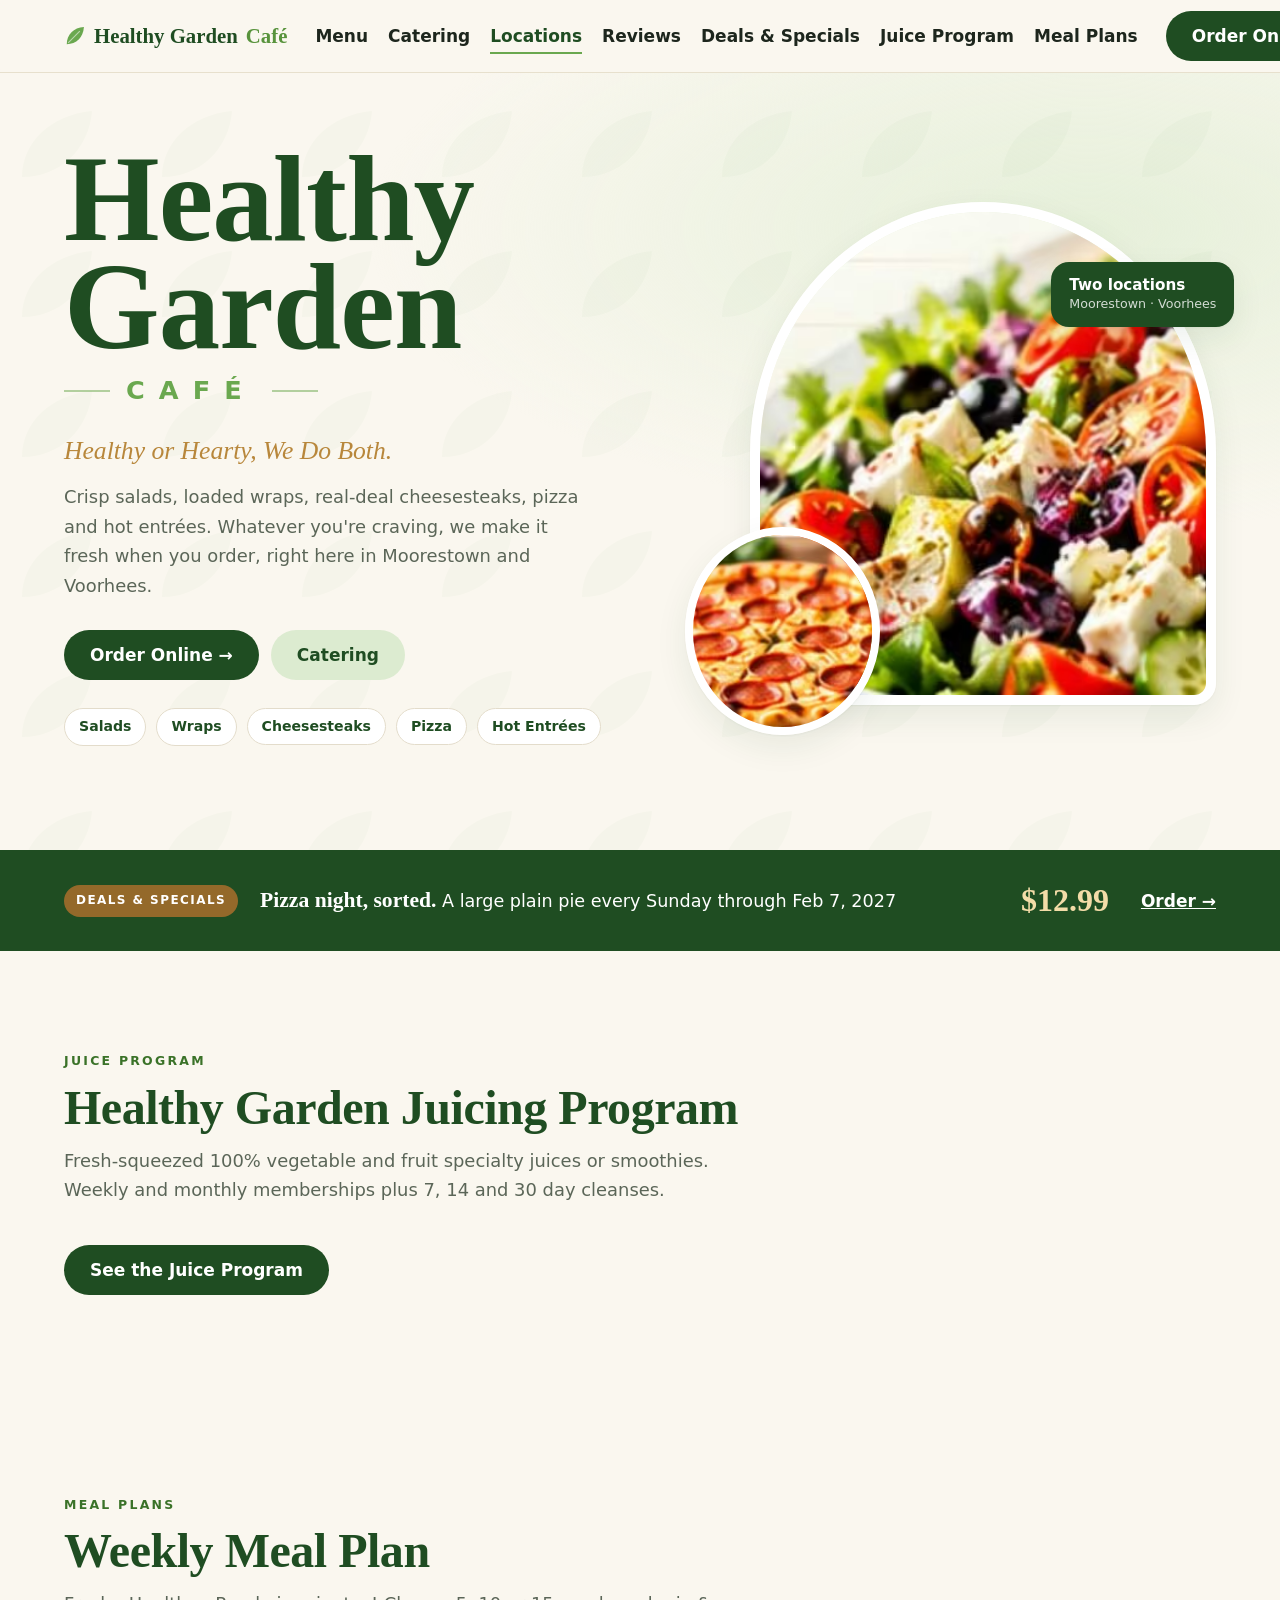
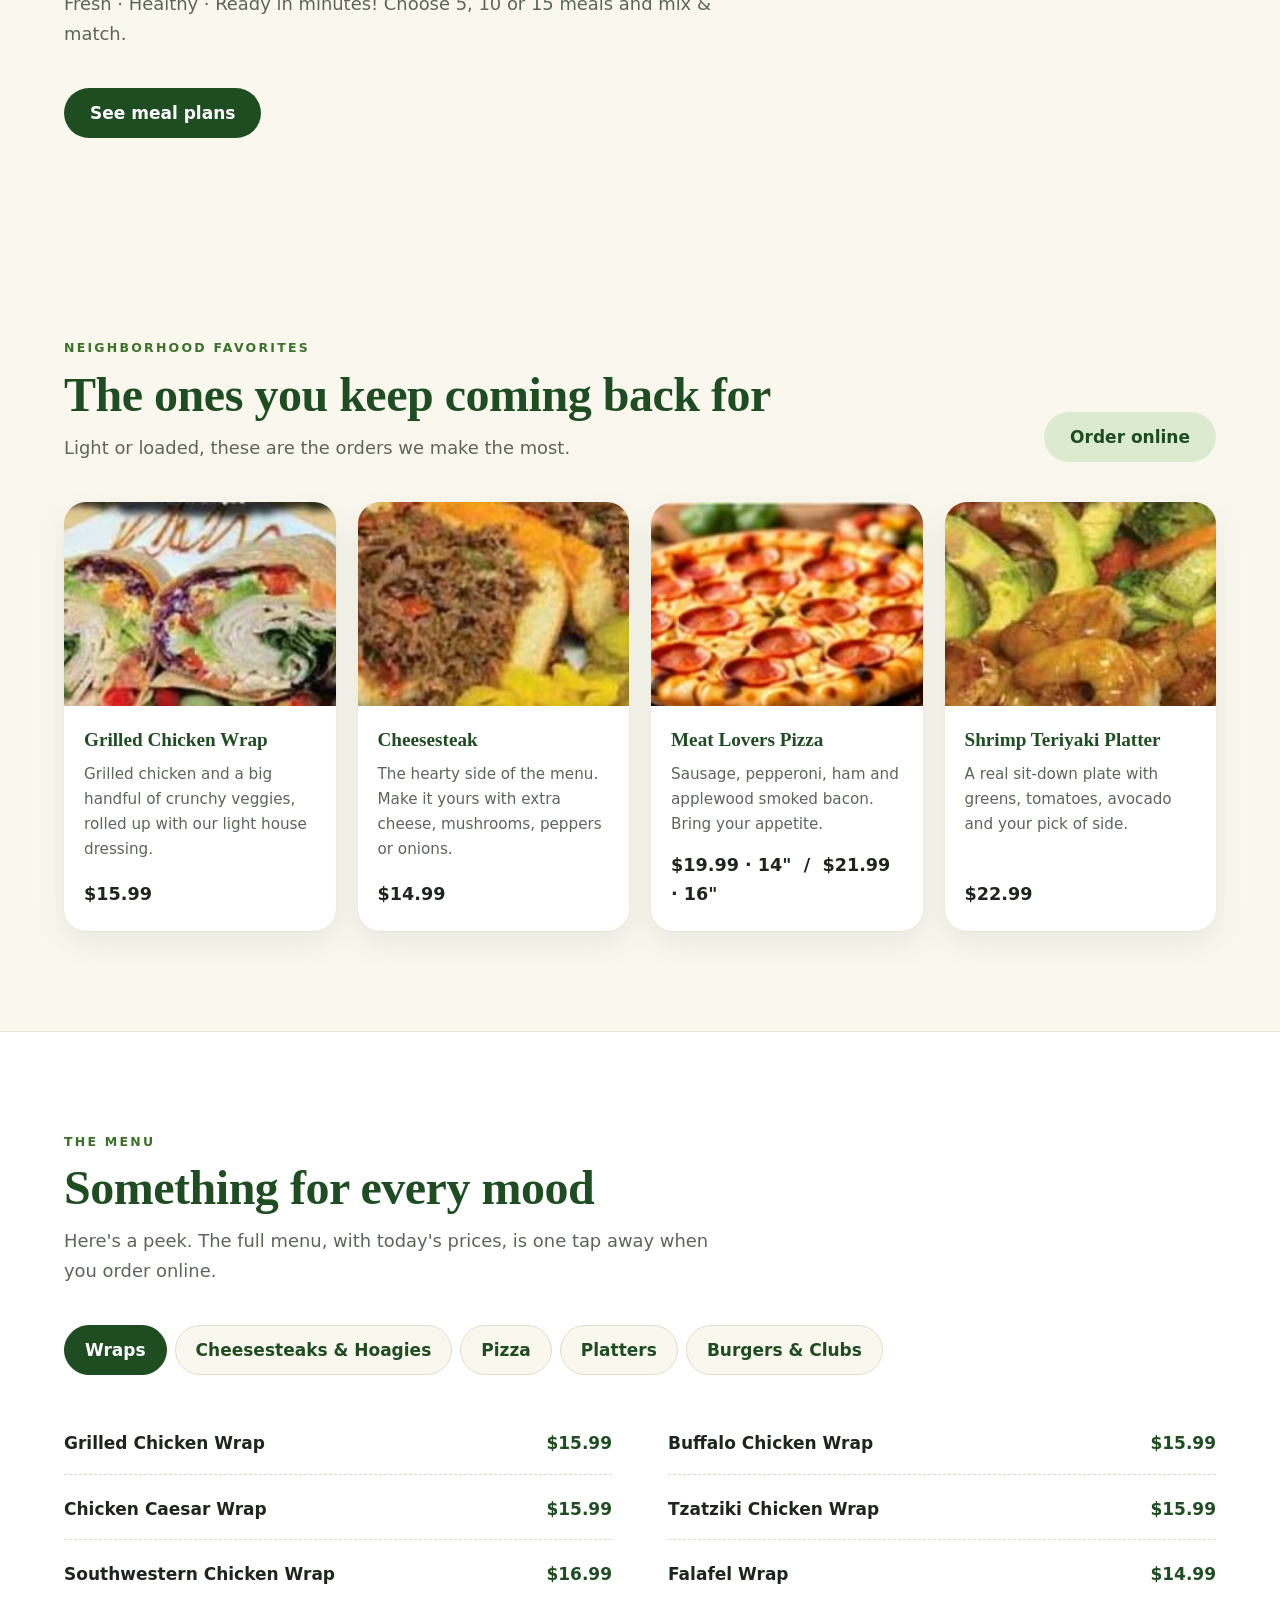
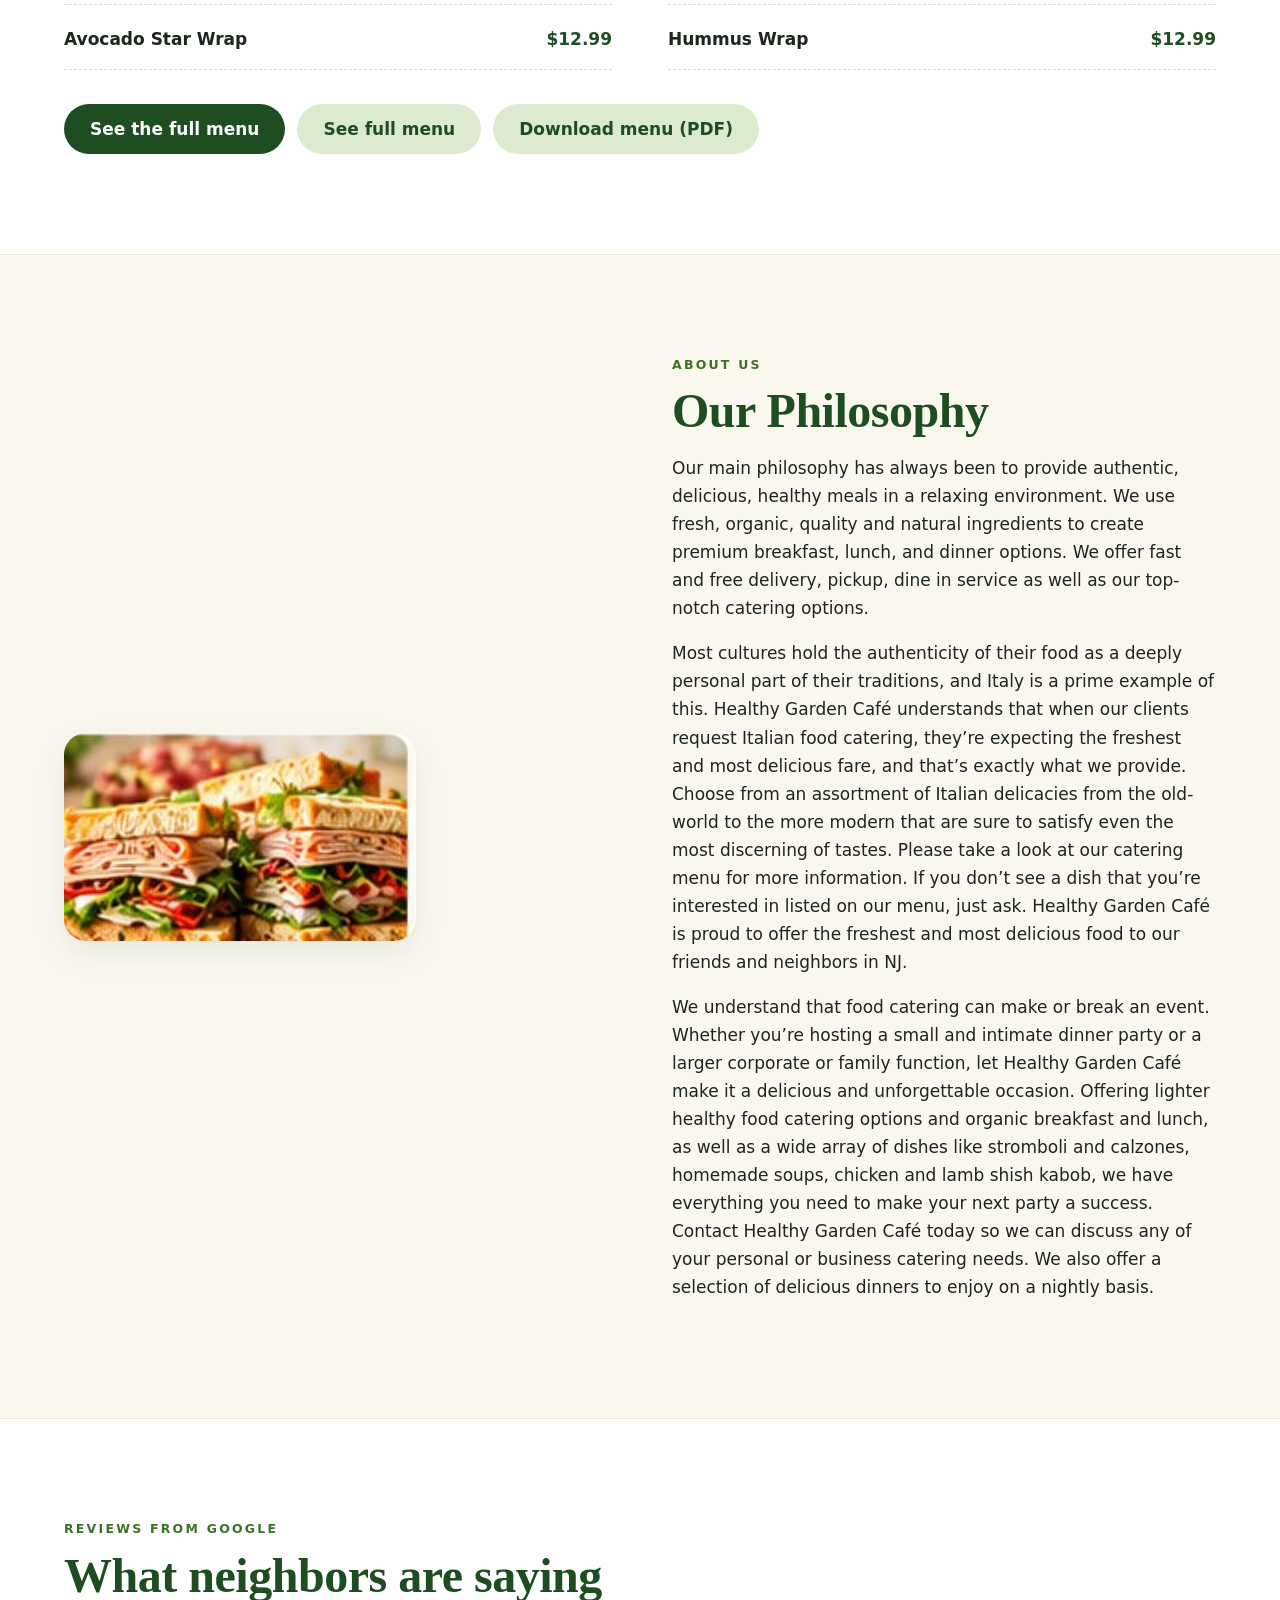
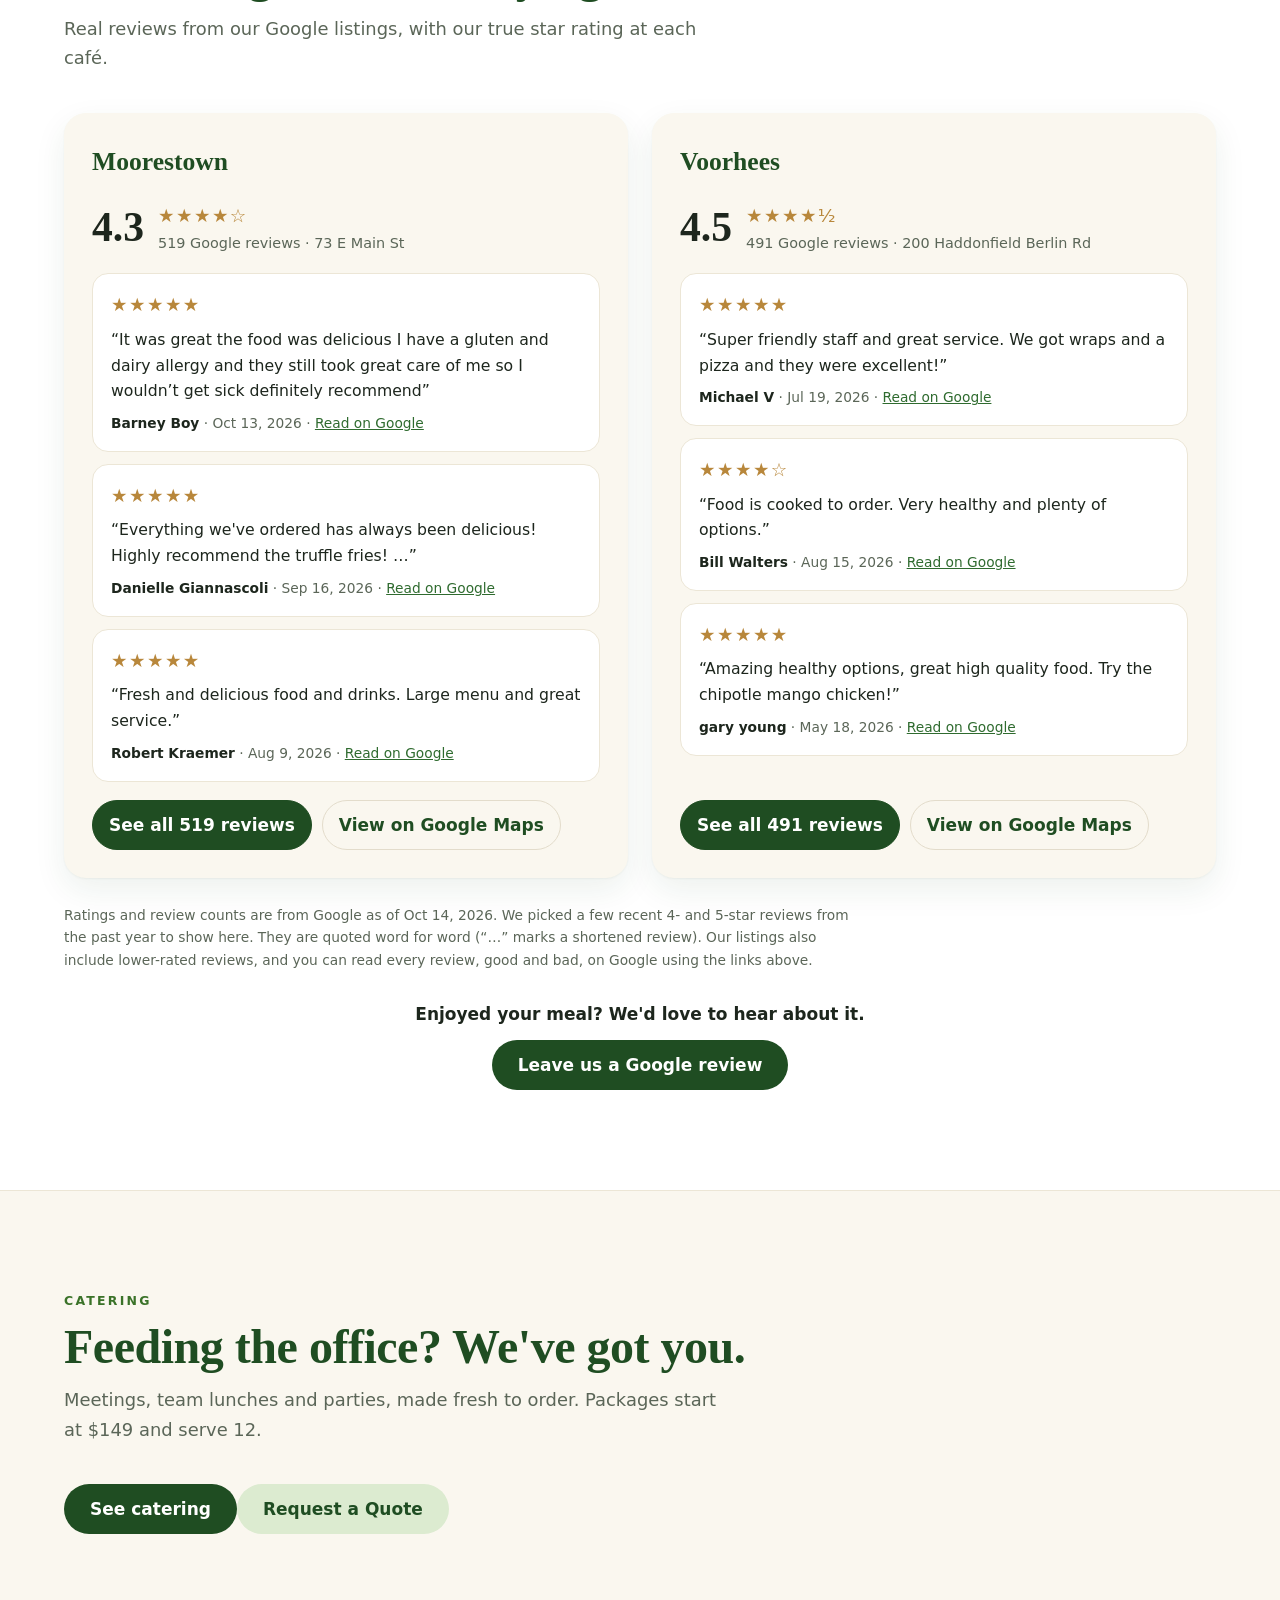
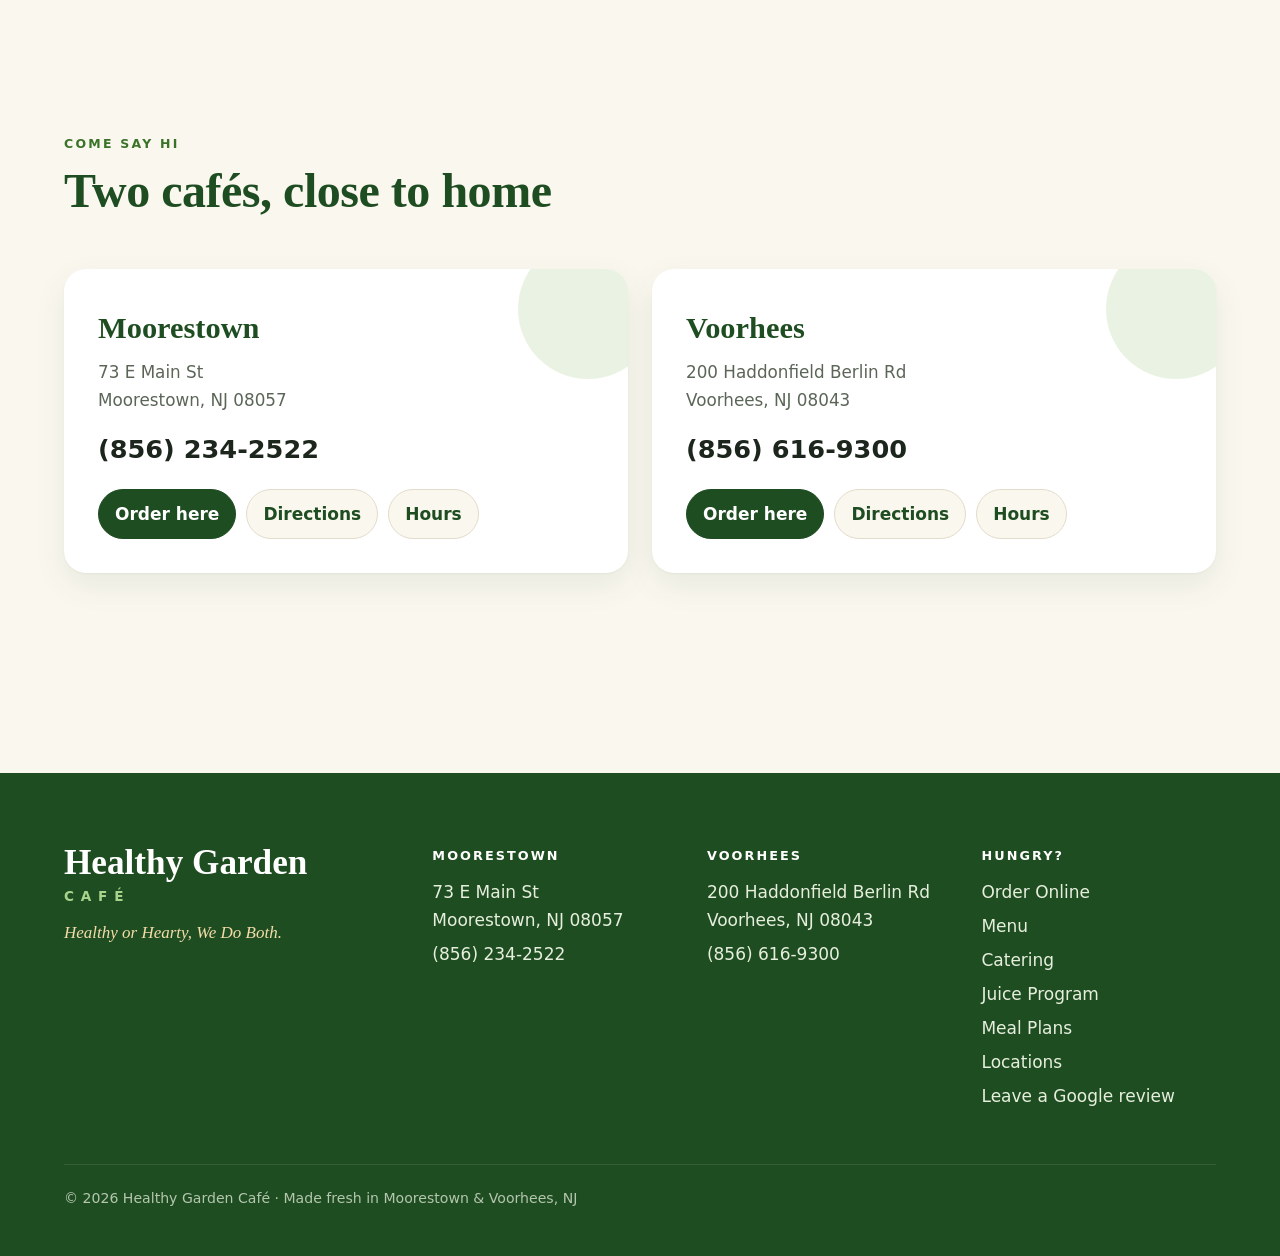
==== commit 4f25ff67: "Titles, addresses, proofreading, quote form labels" ====
--- a/index.html
+++ b/index.html
@@ -1,4 +1,4 @@
-<!DOCTYPE html><html lang="en"><head><meta charset="utf-8"><meta name="viewport" content="width=device-width,initial-scale=1"> <meta name="robots" content="noindex, nofollow"> <link rel="preload" as="image" href="img/hero-salad-500.avif" type="image/avif" fetchpriority="high" imagesrcset="img/hero-salad-240.avif 240w, img/hero-salad-360.avif 360w, img/hero-salad-500.avif 500w" imagesizes="(max-width:760px) 300px, 450px"> <link rel="icon" href="data:image/svg+xml,%3Csvg xmlns=%27http://www.w3.org/2000/svg%27 viewBox=%270 0 64 64%27%3E%3Cpath d=%27M8 56C8 28 28 8 58 6c-2 30-22 50-50 50z%27 fill=%27%236aa84f%27/%3E%3C/svg%3E"> <title>Healthy Garden Café – Moorestown &amp; Voorhees, NJ</title> <meta name="description" content="Healthy Garden Café: salads, wraps, cheesesteaks, pizza, hot entrées and catering in Moorestown and Voorhees, NJ. Healthy or Hearty, We Do Both."> <script type="application/ld+json">[{"@context":"https://schema.org","@type":"Restaurant","name":"Healthy Garden Café – Moorestown","telephone":"(856) 234-2522","address":{"@type":"PostalAddress","streetAddress":"73 E Main St","addressLocality":"Moorestown","addressRegion":"NJ","addressCountry":"US"},"servesCuisine":["Salads","Wraps","Cheesesteaks","Pizza"]},{"@context":"https://schema.org","@type":"Restaurant","name":"Healthy Garden Café – Voorhees","telephone":"(856) 616-9300","address":{"@type":"PostalAddress","streetAddress":"200 Haddonfield Berlin Rd","addressLocality":"Voorhees","addressRegion":"NJ","addressCountry":"US"},"servesCuisine":["Salads","Wraps","Cheesesteaks","Pizza"]}]</script> <style>:root{--cream:#faf7ef;--cream2:#f2ecdd;--green:#1f4d22;--green2:#2f6b2f;--leaf:#6aa84f;--sage:#dcebd0;--ink:#1d261d;--muted:#5b6658;--gold:#b8873b;--r:22px;--sh:0 1px 2px #1f4d220d,0 12px 32px #1f4d2214}*{box-sizing:border-box}html{scroll-behavior:smooth}body{margin:0;background:var(--cream);color:var(--ink);font:17px/1.65 Inter,system-ui,-apple-system,"Segoe UI",Roboto,sans-serif;-webkit-font-smoothing:antialiased}img{max-width:100%;display:block}a{color:inherit}.wrap{max-width:1200px;margin:auto;padding:0 24px}.serif{font-family:Fraunces,"Playfair Display",Georgia,"Times New Roman",serif}.eyebrow{font-size:.78rem;font-weight:700;letter-spacing:.18em;text-transform:uppercase;color:var(--leaf);margin:0 0 10px}h2{font-family:Fraunces,Georgia,serif;font-weight:700;font-size:clamp(2rem,4.2vw,3rem);line-height:1.08;margin:0 0 12px;color:var(--green);letter-spacing:-.01em}.lead{color:var(--muted);font-size:1.12rem;max-width:58ch;margin:0}.btn{white-space:nowrap;justify-content:center;display:inline-flex;align-items:center;gap:8px;min-height:50px;padding:0 26px;border-radius:999px;font-weight:700;text-decoration:none;transition:transform .2s,box-shadow .2s,background .2s}.btn:hover{transform:translateY(-2px);box-shadow:0 8px 20px #1f4d2230}.btn-p{background:var(--green);color:#fff}.btn-p:hover{background:var(--green2)}.btn-s{background:var(--sage);color:var(--green)}.btn-s:hover{background:#cfe3bc}:focus-visible{outline:3px solid var(--gold);outline-offset:3px}.leaf{width:22px;height:22px;color:var(--leaf);flex:none}.top{position:sticky;top:0;z-index:30;background:#faf7efe8;backdrop-filter:blur(10px);border-bottom:1px solid #e7e0cd}.bar{display:flex;align-items:center;gap:28px;height:72px}.logo{display:flex;align-items:center;gap:8px;text-decoration:none;font-family:Georgia,serif;font-weight:700;font-size:1.3rem;color:var(--green)}.logo b{color:var(--leaf);font-weight:700}nav{display:flex;gap:28px;margin-left:auto}nav a{text-decoration:none;font-weight:600;color:var(--ink);position:relative}nav a::after{content:"";position:absolute;left:0;right:0;bottom:-4px;height:2px;background:var(--leaf);transform:scaleX(0);transition:.25s}nav a:hover::after{transform:scaleX(1)}.hero{position:relative;overflow:hidden;background:radial-gradient(1200px 500px at 85% 20%,#e6f0da,transparent 60%),var(--cream)}.hero::before{content:"";position:absolute;inset:0;opacity:.5;background:url("data:image/svg+xml,%3Csvg xmlns='http://www.w3.org/2000/svg' width='140' height='140'%3E%3Cpath d='M22 104C22 70 50 42 92 38c-3 38-32 66-70 66z' fill='%236aa84f' opacity='.07'/%3E%3C/svg%3E")}.hero .wrap{position:relative;display:grid;grid-template-columns:1.15fr .85fr;gap:56px;align-items:center;padding-top:72px;padding-bottom:88px}.wm{margin:0;font-family:Fraunces,Georgia,serif;color:var(--green);line-height:.88;letter-spacing:-.035em}.wm .l1{display:block;font-size:clamp(3.6rem,9.6vw,7.8rem);font-weight:800}.wm .l2{display:flex;align-items:center;gap:16px;margin-top:18px;font-family:system-ui,sans-serif;font-size:clamp(1.1rem,2.4vw,1.6rem);font-weight:700;letter-spacing:.55em;color:var(--leaf)}.wm .l2::after,.wm .l2::before{content:"";height:2px;width:46px;background:var(--leaf);opacity:.5}.tag{font-family:Georgia,serif;font-style:italic;font-size:clamp(1.25rem,2.4vw,1.6rem);color:var(--gold);margin:28px 0 10px}.hero p.sub{font-size:1.12rem;color:var(--muted);max-width:46ch;margin:0}.ctas{display:flex;gap:12px;flex-wrap:wrap;margin-top:30px}.chips{display:flex;gap:10px;flex-wrap:wrap;margin-top:28px;padding:0;list-style:none}.chips li{background:#fff;border:1px solid #e3dccb;padding:6px 14px;border-radius:999px;font-size:.88rem;font-weight:600;color:var(--green)}.art{position:relative}.art .main{width:100%;aspect-ratio:1/1.08;object-fit:cover;border-radius:50% 50% var(--r) var(--r);border:10px solid #fff;box-shadow:var(--sh)}.art .mini{position:absolute;width:42%;aspect-ratio:1;object-fit:cover;border-radius:50%;border:8px solid #fff;box-shadow:var(--sh);left:-14%;bottom:-6%}.art .badge{position:absolute;right:-4%;top:12%;background:var(--green);color:#fff;border-radius:18px;padding:14px 18px;font-weight:700;box-shadow:var(--sh);line-height:1.3;font-size:.95rem}.art .badge small{display:block;font-weight:500;opacity:.8}.special{background:var(--green);color:#fff;position:relative;overflow:hidden}.special .wrap{display:flex;align-items:center;gap:22px;padding-top:22px;padding-bottom:22px;flex-wrap:wrap}.special .pill{background:var(--gold);color:#fff;font-weight:800;letter-spacing:.12em;font-size:.75rem;padding:6px 12px;border-radius:999px;text-transform:uppercase}.special .txt{font-size:1.1rem}.special .txt b{font-family:Georgia,serif;font-size:1.35rem}.special .price{font-family:Georgia,serif;font-size:2rem;font-weight:700;color:#f3dca8;margin-left:auto}.special a{color:#fff;font-weight:700}section.sec{padding:100px 0}.head{display:flex;justify-content:space-between;align-items:end;gap:24px;flex-wrap:wrap;margin-bottom:40px}.feat{display:grid;grid-template-columns:repeat(4,1fr);gap:22px}.fc{background:#fff;border-radius:var(--r);overflow:hidden;box-shadow:var(--sh);transition:transform .3s,box-shadow .3s;display:flex;flex-direction:column}.fc:hover{transform:translateY(-6px);box-shadow:0 20px 40px #1f4d2222}.fc .ph{overflow:hidden;aspect-ratio:4/3}.fc img{width:100%;height:100%;object-fit:cover;transition:transform .6s}.fc:hover img{transform:scale(1.06)}.fc .b{padding:18px 20px 22px;display:flex;flex-direction:column;flex:1}.fc h3{margin:0;font-family:Georgia,serif;font-size:1.2rem;color:var(--green)}.fc p{margin:6px 0 14px;color:var(--muted);font-size:.95rem;flex:1}.fc .pr{font-weight:800;color:var(--ink);font-size:1.1rem}.menu{background:#fff;border-top:1px solid #ece6d6;border-bottom:1px solid #ece6d6}.tabs{display:flex;gap:8px;overflow-x:auto;padding-bottom:6px;margin-bottom:32px;scrollbar-width:none}.tabs::-webkit-scrollbar{display:none}.tabs button{flex:none;font:inherit;font-weight:700;border:1px solid #e3dccb;background:var(--cream);color:var(--green);padding:10px 20px;border-radius:999px;cursor:pointer;min-height:46px;transition:.2s}.tabs button[aria-selected=true]{background:var(--green);color:#fff;border-color:var(--green)}.panel{display:none;grid-template-columns:1fr 1fr;gap:4px 56px}.panel.on{display:grid;animation:fade .4s}.it{display:flex;gap:12px;align-items:baseline;padding:16px 0;border-bottom:1px dashed #e0d9c6}.it .n{font-weight:700}.it .d{display:block;color:var(--muted);font-size:.9rem;font-weight:400}.it .dots{flex:1}.it .p{font-weight:800;color:var(--green);white-space:nowrap}.menu .more{margin-top:34px;display:flex;gap:12px;flex-wrap:wrap}.about{display:grid;grid-template-columns:1fr 1fr;gap:64px;align-items:center}.about img{border-radius:var(--r);aspect-ratio:5/4;object-fit:cover;box-shadow:var(--sh)}.about blockquote{margin:0;font-family:Georgia,serif;font-size:clamp(1.5rem,3vw,2.1rem);line-height:1.3;color:var(--green)}.cat{background:linear-gradient(180deg,var(--cream2),var(--cream))}.pk{display:grid;grid-template-columns:repeat(5,1fr);gap:18px;list-style:none;padding:0;margin:0}.pk li{background:#fff;border-radius:var(--r);padding:26px 22px;box-shadow:var(--sh);display:flex;flex-direction:column;gap:6px;border-top:4px solid var(--leaf);transition:transform .3s}.pk li:hover{transform:translateY(-5px)}.pk h3{margin:0;font-family:Georgia,serif;font-size:1.15rem;color:var(--green);min-height:2.6em}.pk .pr{font-size:2.3rem;font-weight:800;color:var(--ink);line-height:1}.pk .sv{display:inline-block;background:var(--sage);color:var(--green);font-weight:700;font-size:.85rem;padding:4px 10px;border-radius:999px;width:max-content}.pk small{color:var(--muted)}.cat .note{margin-top:30px;display:flex;gap:16px;align-items:center;flex-wrap:wrap;background:#fff;border-radius:var(--r);padding:22px 26px;box-shadow:var(--sh)}.cat .note p{margin:0;flex:1;min-width:240px}.locs{display:grid;grid-template-columns:1fr 1fr;gap:24px}.loc{background:#fff;border-radius:var(--r);padding:34px;box-shadow:var(--sh);position:relative;overflow:hidden}.loc::after{content:"";position:absolute;right:-30px;top:-30px;width:140px;height:140px;border-radius:50%;background:var(--sage);opacity:.6}.loc h3{margin:0 0 6px;font-family:Georgia,serif;font-size:1.9rem;color:var(--green);position:relative}.loc address{font-style:normal;color:var(--muted);font-size:1.05rem}.loc .tel{display:inline-block;font-size:1.6rem;font-weight:800;color:var(--ink);text-decoration:none;margin:14px 0 18px}.lk{display:flex;gap:10px;flex-wrap:wrap}.lk a{text-decoration:none;font-weight:700;padding:10px 16px;border-radius:999px;background:var(--cream);border:1px solid #e3dccb;color:var(--green);min-height:44px;display:inline-flex;align-items:center;transition:.2s}.lk a:hover{background:var(--sage)}.lk a.o{background:var(--green);color:#fff;border-color:var(--green)}footer{background:var(--green);color:#e6efdc;padding:72px 0 40px;margin-top:100px}.fg{display:grid;grid-template-columns:1.4fr 1fr 1fr 1fr;gap:40px}.fw{font-family:Georgia,serif;font-size:2.2rem;font-weight:700;color:#fff;line-height:1;margin:0}.fw span{display:block;font-family:system-ui;font-size:.85rem;letter-spacing:.5em;color:#a9d48b;margin-top:10px}footer h4{margin:0 0 12px;color:#fff;font-size:.8rem;letter-spacing:.16em;text-transform:uppercase}footer p{margin:0 0 6px}footer a{color:#e6efdc;text-decoration:none}footer a:hover{color:#fff;text-decoration:underline}.legal{border-top:1px solid #ffffff22;margin-top:48px;padding-top:22px;font-size:.88rem;opacity:.75}.sticky{display:none}.rv{opacity:0;transform:translateY(24px);transition:opacity .7s,transform .7s}.rv.in{opacity:1;transform:none}@keyframes fade{from{opacity:0;transform:translateY(8px)}to{opacity:1;transform:none}}@media(max-width:1000px){.feat{grid-template-columns:1fr 1fr}.pk{grid-template-columns:1fr 1fr}.fg{grid-template-columns:1fr 1fr}}@media(max-width:760px){body{font-size:17px}.top .btn,nav{display:none}.bar{height:62px}.hero .wrap{grid-template-columns:1fr;gap:40px;padding-top:40px;padding-bottom:56px}.art{max-width:320px;margin:0 auto 10px}.art .mini{left:-8%}.art .badge{right:-6%}.wm .l2::after,.wm .l2::before{width:24px}.ctas .btn{flex:1;justify-content:center}section.sec{padding:64px 0}.special .price{margin-left:0}.feat{grid-template-columns:1fr;gap:16px}.fc{flex-direction:row}.fc .ph{width:38%;aspect-ratio:auto;flex:none}.fc .b{padding:14px 16px}.fc p{margin:4px 0 8px;font-size:.9rem}.panel{grid-template-columns:1fr}.about{grid-template-columns:1fr;gap:28px}.pk{grid-template-columns:1fr}.pk h3{min-height:0}.locs{grid-template-columns:1fr}.loc{padding:26px}.fg{grid-template-columns:1fr;gap:28px}footer{padding-bottom:110px;margin-top:64px}.sticky{display:flex;position:fixed;left:12px;right:12px;bottom:12px;z-index:40;background:#fff;border-radius:999px;box-shadow:0 10px 30px #0003;padding:6px;gap:6px}.sticky a{flex:1;min-height:50px;display:flex;align-items:center;justify-content:center;font-weight:700;text-decoration:none;color:var(--green);border-radius:999px}.sticky a.o{flex:1.8;background:var(--green);color:#fff}}@media(prefers-reduced-motion:reduce){*{transition:none!important;animation:none!important}.rv{opacity:1;transform:none}html{scroll-behavior:auto}}nav a.act{color:var(--green)}nav a.act::after{transform:scaleX(1)}.burger{display:none;margin-left:auto;width:48px;height:48px;border:0;background:var(--sage);border-radius:14px;cursor:pointer;align-items:center;justify-content:center;flex-direction:column;gap:5px}.burger span{display:block;width:22px;height:2.5px;background:var(--green);border-radius:2px;transition:.3s}.burger[aria-expanded=true] span:first-child{transform:translateY(7.5px) rotate(45deg)}.burger[aria-expanded=true] span:nth-child(2){opacity:0}.burger[aria-expanded=true] span:nth-child(3){transform:translateY(-7.5px) rotate(-45deg)}.mnav{position:fixed;inset:62px 0 0;z-index:29;background:var(--cream);padding:18px 20px 30px;display:flex;flex-direction:column;gap:8px;transform:translateY(-8px);opacity:0;visibility:hidden;transition:.25s}.mnav.open{opacity:1;visibility:visible;transform:none}.mnav a{display:flex;align-items:center;justify-content:space-between;min-height:62px;padding:0 20px;border-radius:16px;background:#fff;border:1px solid #e7e0cd;text-decoration:none;font-family:Georgia,serif;font-size:1.35rem;font-weight:700;color:var(--green)}.mnav a::after{content:"→";font-family:system-ui;color:var(--leaf)}.mnav a.act{border-color:var(--leaf);background:#f1f7ea}.mnav a.btn{margin-top:10px;min-height:58px;font-size:1.15rem;font-family:system-ui,sans-serif;background:var(--green);color:#fff;border-color:var(--green);justify-content:center}.mnav .btn::after{content:none}.totop{position:fixed;right:20px;bottom:24px;z-index:35;width:50px;height:50px;border-radius:50%;border:0;background:var(--green);color:#fff;font-size:1.3rem;cursor:pointer;box-shadow:var(--sh);opacity:0;visibility:hidden;transform:translateY(10px);transition:.3s}.totop.show{opacity:1;visibility:visible;transform:none}section[id]{scroll-margin-top:80px}.art,.hero .chips,.hero .ctas,.hero .sub,.hero .tag,.hero .wm .l1,.hero .wm .l2{animation:rise .9s cubic-bezier(.2,.7,.2,1) both}.hero .wm .l2{animation-delay:.15s}.hero .tag{animation-delay:.35s}.hero .sub{animation-delay:.5s}.hero .ctas{animation-delay:.65s}.hero .chips{animation-delay:.8s}.art{animation:pop 1.1s .25s cubic-bezier(.2,.7,.2,1) both}@keyframes rise{from{opacity:0;transform:translateY(28px)}to{opacity:1;transform:none}}@keyframes pop{from{opacity:0;transform:scale(.94)}to{opacity:1;transform:none}}.art .frame{border-radius:50% 50% var(--r) var(--r);overflow:hidden;border:10px solid #fff;box-shadow:var(--sh);aspect-ratio:1/1.08}.art .frame .main{border:0;border-radius:0;box-shadow:none;height:100%;aspect-ratio:auto;animation:kb 18s ease-in-out infinite alternate}@keyframes kb{from{transform:scale(1)}to{transform:scale(1.12) translate(-2%,-2%)}}.drift{position:absolute;inset:0;pointer-events:none;overflow:hidden}.drift i{position:absolute;top:-40px;width:18px;height:18px;color:var(--leaf);opacity:.45;animation:fall linear infinite}.drift i svg{width:100%;height:100%}.drift i:first-child{left:8%;animation-duration:17s;animation-delay:-3s}.drift i:nth-child(2){left:38%;width:14px;height:14px;animation-duration:22s;animation-delay:-11s}.drift i:nth-child(3){left:62%;animation-duration:19s;animation-delay:-6s;width:22px;height:22px}.drift i:nth-child(4){left:88%;width:15px;height:15px;animation-duration:24s;animation-delay:-15s}@keyframes fall{0%{transform:translate(0,0) rotate(0)}50%{transform:translate(40px,50vh) rotate(160deg)}100%{transform:translate(-10px,105vh) rotate(320deg);opacity:0}}.special .price{position:relative;overflow:hidden;padding:2px 10px;border-radius:10px;animation:pulse 2.6s ease-in-out infinite}.special .price::after{content:"";position:absolute;inset:0;background:linear-gradient(110deg,transparent 30%,#ffffff66 50%,transparent 70%);transform:translateX(-120%);animation:shine 3.5s ease-in-out infinite 1s}@keyframes pulse{0%,100%{transform:scale(1)}50%{transform:scale(1.07)}}@keyframes shine{0%{transform:translateX(-120%)}100%,60%{transform:translateX(120%)}}@media(max-width:760px){.burger{display:flex}.totop{bottom:86px;right:16px;width:46px;height:46px}.drift i:nth-child(n+3){display:none}}@media(min-width:761px){.mnav{display:none}}@media(prefers-reduced-motion:reduce){.art,.art .frame .main,.hero *,.special .price,.special .price::after{animation:none!important}.drift{display:none}}.rvw{background:#fff;border-top:1px solid #ece6d6;border-bottom:1px solid #ece6d6}.rs{display:grid;grid-template-columns:1fr 1fr;gap:24px}.rstore{background:var(--cream);border-radius:var(--r);padding:28px;box-shadow:var(--sh);display:flex;flex-direction:column;gap:18px}.rstore h3{margin:0;font-family:Georgia,serif;font-size:1.6rem;color:var(--green)}.rsum{display:flex;align-items:center;gap:14px;flex-wrap:wrap}.rsum .avg{font-family:Georgia,serif;font-size:2.6rem;font-weight:700;color:var(--ink);line-height:1}.st{color:var(--gold);letter-spacing:.08em;font-size:1.15rem}.rsum small{display:block;color:var(--muted);font-size:.9rem}.rq{list-style:none;margin:0;padding:0;display:grid;gap:12px}.rq li{background:#fff;border-radius:16px;padding:16px 18px;border:1px solid #ece6d6}.rq .by,.rq blockquote p{margin:0}.rq blockquote{margin:6px 0 8px;font-size:.98rem}.rq .by{font-size:.86rem;color:var(--muted)}.rq .by b{color:var(--ink)}.rq .by a{color:var(--green2)}.rstore .lk{margin-top:auto}.rnote{margin:26px 0 0;font-size:.86rem;color:var(--muted);max-width:90ch}@media(max-width:760px){.rs{grid-template-columns:1fr}.rstore{padding:22px}}.logo b{color:#58933c}.special .pill{background:#94692a}.eyebrow{color:#3a7228}</style><style>
+<!DOCTYPE html><html lang="en"><head><meta charset="utf-8"><meta name="viewport" content="width=device-width,initial-scale=1"> <meta name="robots" content="noindex, nofollow"> <link rel="preload" as="image" href="img/hero-salad-500.avif" type="image/avif" fetchpriority="high" imagesrcset="img/hero-salad-240.avif 240w, img/hero-salad-360.avif 360w, img/hero-salad-500.avif 500w" imagesizes="(max-width:760px) 300px, 450px"> <link rel="icon" href="data:image/svg+xml,%3Csvg xmlns=%27http://www.w3.org/2000/svg%27 viewBox=%270 0 64 64%27%3E%3Cpath d=%27M8 56C8 28 28 8 58 6c-2 30-22 50-50 50z%27 fill=%27%236aa84f%27/%3E%3C/svg%3E"> <title>Healthy Garden Café | Moorestown &amp; Voorhees, NJ</title> <meta name="description" content="Healthy Garden Café: salads, wraps, cheesesteaks, pizza, hot entrées and catering in Moorestown and Voorhees, NJ. Healthy or Hearty, We Do Both."> <script type="application/ld+json">[{"@context":"https://schema.org","@type":"Restaurant","name":"Healthy Garden Café – Moorestown","telephone":"(856) 234-2522","address":{"@type":"PostalAddress","streetAddress":"73 E Main St","addressLocality":"Moorestown","addressRegion":"NJ","postalCode":"08057","addressCountry":"US"},"servesCuisine":["Salads","Wraps","Cheesesteaks","Pizza"]},{"@context":"https://schema.org","@type":"Restaurant","name":"Healthy Garden Café – Voorhees","telephone":"(856) 616-9300","address":{"@type":"PostalAddress","streetAddress":"200 Haddonfield Berlin Rd","addressLocality":"Voorhees","addressRegion":"NJ","postalCode":"08043","addressCountry":"US"},"servesCuisine":["Salads","Wraps","Cheesesteaks","Pizza"]}]</script> <style>:root{--cream:#faf7ef;--cream2:#f2ecdd;--green:#1f4d22;--green2:#2f6b2f;--leaf:#6aa84f;--sage:#dcebd0;--ink:#1d261d;--muted:#5b6658;--gold:#b8873b;--r:22px;--sh:0 1px 2px #1f4d220d,0 12px 32px #1f4d2214}*{box-sizing:border-box}html{scroll-behavior:smooth}body{margin:0;background:var(--cream);color:var(--ink);font:17px/1.65 Inter,system-ui,-apple-system,"Segoe UI",Roboto,sans-serif;-webkit-font-smoothing:antialiased}img{max-width:100%;display:block}a{color:inherit}.wrap{max-width:1200px;margin:auto;padding:0 24px}.serif{font-family:Fraunces,"Playfair Display",Georgia,"Times New Roman",serif}.eyebrow{font-size:.78rem;font-weight:700;letter-spacing:.18em;text-transform:uppercase;color:var(--leaf);margin:0 0 10px}h2{font-family:Fraunces,Georgia,serif;font-weight:700;font-size:clamp(2rem,4.2vw,3rem);line-height:1.08;margin:0 0 12px;color:var(--green);letter-spacing:-.01em}.lead{color:var(--muted);font-size:1.12rem;max-width:58ch;margin:0}.btn{white-space:nowrap;justify-content:center;display:inline-flex;align-items:center;gap:8px;min-height:50px;padding:0 26px;border-radius:999px;font-weight:700;text-decoration:none;transition:transform .2s,box-shadow .2s,background .2s}.btn:hover{transform:translateY(-2px);box-shadow:0 8px 20px #1f4d2230}.btn-p{background:var(--green);color:#fff}.btn-p:hover{background:var(--green2)}.btn-s{background:var(--sage);color:var(--green)}.btn-s:hover{background:#cfe3bc}:focus-visible{outline:3px solid var(--gold);outline-offset:3px}.leaf{width:22px;height:22px;color:var(--leaf);flex:none}.top{position:sticky;top:0;z-index:30;background:#faf7efe8;backdrop-filter:blur(10px);border-bottom:1px solid #e7e0cd}.bar{display:flex;align-items:center;gap:28px;height:72px}.logo{display:flex;align-items:center;gap:8px;text-decoration:none;font-family:Georgia,serif;font-weight:700;font-size:1.3rem;color:var(--green)}.logo b{color:var(--leaf);font-weight:700}nav{display:flex;gap:28px;margin-left:auto}nav a{text-decoration:none;font-weight:600;color:var(--ink);position:relative}nav a::after{content:"";position:absolute;left:0;right:0;bottom:-4px;height:2px;background:var(--leaf);transform:scaleX(0);transition:.25s}nav a:hover::after{transform:scaleX(1)}.hero{position:relative;overflow:hidden;background:radial-gradient(1200px 500px at 85% 20%,#e6f0da,transparent 60%),var(--cream)}.hero::before{content:"";position:absolute;inset:0;opacity:.5;background:url("data:image/svg+xml,%3Csvg xmlns='http://www.w3.org/2000/svg' width='140' height='140'%3E%3Cpath d='M22 104C22 70 50 42 92 38c-3 38-32 66-70 66z' fill='%236aa84f' opacity='.07'/%3E%3C/svg%3E")}.hero .wrap{position:relative;display:grid;grid-template-columns:1.15fr .85fr;gap:56px;align-items:center;padding-top:72px;padding-bottom:88px}.wm{margin:0;font-family:Fraunces,Georgia,serif;color:var(--green);line-height:.88;letter-spacing:-.035em}.wm .l1{display:block;font-size:clamp(3.6rem,9.6vw,7.8rem);font-weight:800}.wm .l2{display:flex;align-items:center;gap:16px;margin-top:18px;font-family:system-ui,sans-serif;font-size:clamp(1.1rem,2.4vw,1.6rem);font-weight:700;letter-spacing:.55em;color:var(--leaf)}.wm .l2::after,.wm .l2::before{content:"";height:2px;width:46px;background:var(--leaf);opacity:.5}.tag{font-family:Georgia,serif;font-style:italic;font-size:clamp(1.25rem,2.4vw,1.6rem);color:var(--gold);margin:28px 0 10px}.hero p.sub{font-size:1.12rem;color:var(--muted);max-width:46ch;margin:0}.ctas{display:flex;gap:12px;flex-wrap:wrap;margin-top:30px}.chips{display:flex;gap:10px;flex-wrap:wrap;margin-top:28px;padding:0;list-style:none}.chips li{background:#fff;border:1px solid #e3dccb;padding:6px 14px;border-radius:999px;font-size:.88rem;font-weight:600;color:var(--green)}.art{position:relative}.art .main{width:100%;aspect-ratio:1/1.08;object-fit:cover;border-radius:50% 50% var(--r) var(--r);border:10px solid #fff;box-shadow:var(--sh)}.art .mini{position:absolute;width:42%;aspect-ratio:1;object-fit:cover;border-radius:50%;border:8px solid #fff;box-shadow:var(--sh);left:-14%;bottom:-6%}.art .badge{position:absolute;right:-4%;top:12%;background:var(--green);color:#fff;border-radius:18px;padding:14px 18px;font-weight:700;box-shadow:var(--sh);line-height:1.3;font-size:.95rem}.art .badge small{display:block;font-weight:500;opacity:.8}.special{background:var(--green);color:#fff;position:relative;overflow:hidden}.special .wrap{display:flex;align-items:center;gap:22px;padding-top:22px;padding-bottom:22px;flex-wrap:wrap}.special .pill{background:var(--gold);color:#fff;font-weight:800;letter-spacing:.12em;font-size:.75rem;padding:6px 12px;border-radius:999px;text-transform:uppercase}.special .txt{font-size:1.1rem}.special .txt b{font-family:Georgia,serif;font-size:1.35rem}.special .price{font-family:Georgia,serif;font-size:2rem;font-weight:700;color:#f3dca8;margin-left:auto}.special a{color:#fff;font-weight:700}section.sec{padding:100px 0}.head{display:flex;justify-content:space-between;align-items:end;gap:24px;flex-wrap:wrap;margin-bottom:40px}.feat{display:grid;grid-template-columns:repeat(4,1fr);gap:22px}.fc{background:#fff;border-radius:var(--r);overflow:hidden;box-shadow:var(--sh);transition:transform .3s,box-shadow .3s;display:flex;flex-direction:column}.fc:hover{transform:translateY(-6px);box-shadow:0 20px 40px #1f4d2222}.fc .ph{overflow:hidden;aspect-ratio:4/3}.fc img{width:100%;height:100%;object-fit:cover;transition:transform .6s}.fc:hover img{transform:scale(1.06)}.fc .b{padding:18px 20px 22px;display:flex;flex-direction:column;flex:1}.fc h3{margin:0;font-family:Georgia,serif;font-size:1.2rem;color:var(--green)}.fc p{margin:6px 0 14px;color:var(--muted);font-size:.95rem;flex:1}.fc .pr{font-weight:800;color:var(--ink);font-size:1.1rem}.menu{background:#fff;border-top:1px solid #ece6d6;border-bottom:1px solid #ece6d6}.tabs{display:flex;gap:8px;overflow-x:auto;padding-bottom:6px;margin-bottom:32px;scrollbar-width:none}.tabs::-webkit-scrollbar{display:none}.tabs button{flex:none;font:inherit;font-weight:700;border:1px solid #e3dccb;background:var(--cream);color:var(--green);padding:10px 20px;border-radius:999px;cursor:pointer;min-height:46px;transition:.2s}.tabs button[aria-selected=true]{background:var(--green);color:#fff;border-color:var(--green)}.panel{display:none;grid-template-columns:1fr 1fr;gap:4px 56px}.panel.on{display:grid;animation:fade .4s}.it{display:flex;gap:12px;align-items:baseline;padding:16px 0;border-bottom:1px dashed #e0d9c6}.it .n{font-weight:700}.it .d{display:block;color:var(--muted);font-size:.9rem;font-weight:400}.it .dots{flex:1}.it .p{font-weight:800;color:var(--green);white-space:nowrap}.menu .more{margin-top:34px;display:flex;gap:12px;flex-wrap:wrap}.about{display:grid;grid-template-columns:1fr 1fr;gap:64px;align-items:center}.about img{border-radius:var(--r);aspect-ratio:5/4;object-fit:cover;box-shadow:var(--sh)}.about blockquote{margin:0;font-family:Georgia,serif;font-size:clamp(1.5rem,3vw,2.1rem);line-height:1.3;color:var(--green)}.cat{background:linear-gradient(180deg,var(--cream2),var(--cream))}.pk{display:grid;grid-template-columns:repeat(5,1fr);gap:18px;list-style:none;padding:0;margin:0}.pk li{background:#fff;border-radius:var(--r);padding:26px 22px;box-shadow:var(--sh);display:flex;flex-direction:column;gap:6px;border-top:4px solid var(--leaf);transition:transform .3s}.pk li:hover{transform:translateY(-5px)}.pk h3{margin:0;font-family:Georgia,serif;font-size:1.15rem;color:var(--green);min-height:2.6em}.pk .pr{font-size:2.3rem;font-weight:800;color:var(--ink);line-height:1}.pk .sv{display:inline-block;background:var(--sage);color:var(--green);font-weight:700;font-size:.85rem;padding:4px 10px;border-radius:999px;width:max-content}.pk small{color:var(--muted)}.cat .note{margin-top:30px;display:flex;gap:16px;align-items:center;flex-wrap:wrap;background:#fff;border-radius:var(--r);padding:22px 26px;box-shadow:var(--sh)}.cat .note p{margin:0;flex:1;min-width:240px}.locs{display:grid;grid-template-columns:1fr 1fr;gap:24px}.loc{background:#fff;border-radius:var(--r);padding:34px;box-shadow:var(--sh);position:relative;overflow:hidden}.loc::after{content:"";position:absolute;right:-30px;top:-30px;width:140px;height:140px;border-radius:50%;background:var(--sage);opacity:.6}.loc h3{margin:0 0 6px;font-family:Georgia,serif;font-size:1.9rem;color:var(--green);position:relative}.loc address{font-style:normal;color:var(--muted);font-size:1.05rem}.loc .tel{display:inline-block;font-size:1.6rem;font-weight:800;color:var(--ink);text-decoration:none;margin:14px 0 18px}.lk{display:flex;gap:10px;flex-wrap:wrap}.lk a{text-decoration:none;font-weight:700;padding:10px 16px;border-radius:999px;background:var(--cream);border:1px solid #e3dccb;color:var(--green);min-height:44px;display:inline-flex;align-items:center;transition:.2s}.lk a:hover{background:var(--sage)}.lk a.o{background:var(--green);color:#fff;border-color:var(--green)}footer{background:var(--green);color:#e6efdc;padding:72px 0 40px;margin-top:100px}.fg{display:grid;grid-template-columns:1.4fr 1fr 1fr 1fr;gap:40px}.fw{font-family:Georgia,serif;font-size:2.2rem;font-weight:700;color:#fff;line-height:1;margin:0}.fw span{display:block;font-family:system-ui;font-size:.85rem;letter-spacing:.5em;color:#a9d48b;margin-top:10px}footer h4{margin:0 0 12px;color:#fff;font-size:.8rem;letter-spacing:.16em;text-transform:uppercase}footer p{margin:0 0 6px}footer a{color:#e6efdc;text-decoration:none}footer a:hover{color:#fff;text-decoration:underline}.legal{border-top:1px solid #ffffff22;margin-top:48px;padding-top:22px;font-size:.88rem;opacity:.75}.sticky{display:none}.rv{opacity:0;transform:translateY(24px);transition:opacity .7s,transform .7s}.rv.in{opacity:1;transform:none}@keyframes fade{from{opacity:0;transform:translateY(8px)}to{opacity:1;transform:none}}@media(max-width:1000px){.feat{grid-template-columns:1fr 1fr}.pk{grid-template-columns:1fr 1fr}.fg{grid-template-columns:1fr 1fr}}@media(max-width:760px){body{font-size:17px}.top .btn,nav{display:none}.bar{height:62px}.hero .wrap{grid-template-columns:1fr;gap:40px;padding-top:40px;padding-bottom:56px}.art{max-width:320px;margin:0 auto 10px}.art .mini{left:-8%}.art .badge{right:-6%}.wm .l2::after,.wm .l2::before{width:24px}.ctas .btn{flex:1;justify-content:center}section.sec{padding:64px 0}.special .price{margin-left:0}.feat{grid-template-columns:1fr;gap:16px}.fc{flex-direction:row}.fc .ph{width:38%;aspect-ratio:auto;flex:none}.fc .b{padding:14px 16px}.fc p{margin:4px 0 8px;font-size:.9rem}.panel{grid-template-columns:1fr}.about{grid-template-columns:1fr;gap:28px}.pk{grid-template-columns:1fr}.pk h3{min-height:0}.locs{grid-template-columns:1fr}.loc{padding:26px}.fg{grid-template-columns:1fr;gap:28px}footer{padding-bottom:110px;margin-top:64px}.sticky{display:flex;position:fixed;left:12px;right:12px;bottom:12px;z-index:40;background:#fff;border-radius:999px;box-shadow:0 10px 30px #0003;padding:6px;gap:6px}.sticky a{flex:1;min-height:50px;display:flex;align-items:center;justify-content:center;font-weight:700;text-decoration:none;color:var(--green);border-radius:999px}.sticky a.o{flex:1.8;background:var(--green);color:#fff}}@media(prefers-reduced-motion:reduce){*{transition:none!important;animation:none!important}.rv{opacity:1;transform:none}html{scroll-behavior:auto}}nav a.act{color:var(--green)}nav a.act::after{transform:scaleX(1)}.burger{display:none;margin-left:auto;width:48px;height:48px;border:0;background:var(--sage);border-radius:14px;cursor:pointer;align-items:center;justify-content:center;flex-direction:column;gap:5px}.burger span{display:block;width:22px;height:2.5px;background:var(--green);border-radius:2px;transition:.3s}.burger[aria-expanded=true] span:first-child{transform:translateY(7.5px) rotate(45deg)}.burger[aria-expanded=true] span:nth-child(2){opacity:0}.burger[aria-expanded=true] span:nth-child(3){transform:translateY(-7.5px) rotate(-45deg)}.mnav{position:fixed;inset:62px 0 0;z-index:29;background:var(--cream);padding:18px 20px 30px;display:flex;flex-direction:column;gap:8px;transform:translateY(-8px);opacity:0;visibility:hidden;transition:.25s}.mnav.open{opacity:1;visibility:visible;transform:none}.mnav a{display:flex;align-items:center;justify-content:space-between;min-height:62px;padding:0 20px;border-radius:16px;background:#fff;border:1px solid #e7e0cd;text-decoration:none;font-family:Georgia,serif;font-size:1.35rem;font-weight:700;color:var(--green)}.mnav a::after{content:"→";font-family:system-ui;color:var(--leaf)}.mnav a.act{border-color:var(--leaf);background:#f1f7ea}.mnav a.btn{margin-top:10px;min-height:58px;font-size:1.15rem;font-family:system-ui,sans-serif;background:var(--green);color:#fff;border-color:var(--green);justify-content:center}.mnav .btn::after{content:none}.totop{position:fixed;right:20px;bottom:24px;z-index:35;width:50px;height:50px;border-radius:50%;border:0;background:var(--green);color:#fff;font-size:1.3rem;cursor:pointer;box-shadow:var(--sh);opacity:0;visibility:hidden;transform:translateY(10px);transition:.3s}.totop.show{opacity:1;visibility:visible;transform:none}section[id]{scroll-margin-top:80px}.art,.hero .chips,.hero .ctas,.hero .sub,.hero .tag,.hero .wm .l1,.hero .wm .l2{animation:rise .9s cubic-bezier(.2,.7,.2,1) both}.hero .wm .l2{animation-delay:.15s}.hero .tag{animation-delay:.35s}.hero .sub{animation-delay:.5s}.hero .ctas{animation-delay:.65s}.hero .chips{animation-delay:.8s}.art{animation:pop 1.1s .25s cubic-bezier(.2,.7,.2,1) both}@keyframes rise{from{opacity:0;transform:translateY(28px)}to{opacity:1;transform:none}}@keyframes pop{from{opacity:0;transform:scale(.94)}to{opacity:1;transform:none}}.art .frame{border-radius:50% 50% var(--r) var(--r);overflow:hidden;border:10px solid #fff;box-shadow:var(--sh);aspect-ratio:1/1.08}.art .frame .main{border:0;border-radius:0;box-shadow:none;height:100%;aspect-ratio:auto;animation:kb 18s ease-in-out infinite alternate}@keyframes kb{from{transform:scale(1)}to{transform:scale(1.12) translate(-2%,-2%)}}.drift{position:absolute;inset:0;pointer-events:none;overflow:hidden}.drift i{position:absolute;top:-40px;width:18px;height:18px;color:var(--leaf);opacity:.45;animation:fall linear infinite}.drift i svg{width:100%;height:100%}.drift i:first-child{left:8%;animation-duration:17s;animation-delay:-3s}.drift i:nth-child(2){left:38%;width:14px;height:14px;animation-duration:22s;animation-delay:-11s}.drift i:nth-child(3){left:62%;animation-duration:19s;animation-delay:-6s;width:22px;height:22px}.drift i:nth-child(4){left:88%;width:15px;height:15px;animation-duration:24s;animation-delay:-15s}@keyframes fall{0%{transform:translate(0,0) rotate(0)}50%{transform:translate(40px,50vh) rotate(160deg)}100%{transform:translate(-10px,105vh) rotate(320deg);opacity:0}}.special .price{position:relative;overflow:hidden;padding:2px 10px;border-radius:10px;animation:pulse 2.6s ease-in-out infinite}.special .price::after{content:"";position:absolute;inset:0;background:linear-gradient(110deg,transparent 30%,#ffffff66 50%,transparent 70%);transform:translateX(-120%);animation:shine 3.5s ease-in-out infinite 1s}@keyframes pulse{0%,100%{transform:scale(1)}50%{transform:scale(1.07)}}@keyframes shine{0%{transform:translateX(-120%)}100%,60%{transform:translateX(120%)}}@media(max-width:760px){.burger{display:flex}.totop{bottom:86px;right:16px;width:46px;height:46px}.drift i:nth-child(n+3){display:none}}@media(min-width:761px){.mnav{display:none}}@media(prefers-reduced-motion:reduce){.art,.art .frame .main,.hero *,.special .price,.special .price::after{animation:none!important}.drift{display:none}}.rvw{background:#fff;border-top:1px solid #ece6d6;border-bottom:1px solid #ece6d6}.rs{display:grid;grid-template-columns:1fr 1fr;gap:24px}.rstore{background:var(--cream);border-radius:var(--r);padding:28px;box-shadow:var(--sh);display:flex;flex-direction:column;gap:18px}.rstore h3{margin:0;font-family:Georgia,serif;font-size:1.6rem;color:var(--green)}.rsum{display:flex;align-items:center;gap:14px;flex-wrap:wrap}.rsum .avg{font-family:Georgia,serif;font-size:2.6rem;font-weight:700;color:var(--ink);line-height:1}.st{color:var(--gold);letter-spacing:.08em;font-size:1.15rem}.rsum small{display:block;color:var(--muted);font-size:.9rem}.rq{list-style:none;margin:0;padding:0;display:grid;gap:12px}.rq li{background:#fff;border-radius:16px;padding:16px 18px;border:1px solid #ece6d6}.rq .by,.rq blockquote p{margin:0}.rq blockquote{margin:6px 0 8px;font-size:.98rem}.rq .by{font-size:.86rem;color:var(--muted)}.rq .by b{color:var(--ink)}.rq .by a{color:var(--green2)}.rstore .lk{margin-top:auto}.rnote{margin:26px 0 0;font-size:.86rem;color:var(--muted);max-width:90ch}@media(max-width:760px){.rs{grid-template-columns:1fr}.rstore{padding:22px}}.logo b{color:#58933c}.special .pill{background:#94692a}.eyebrow{color:#3a7228}</style><style>
 .lit-c{transition:box-shadow .35s ease,border-color .35s ease}
 @media(max-width:760px){.lit-c.lit{box-shadow:0 0 0 2px #6aa84f66,0 10px 28px #6aa84f40;border-color:#6aa84f}}
 @media(prefers-reduced-motion:reduce){.lit-c{transition:none}}
@@ -19,7 +19,7 @@
 .qf :focus-visible{outline:3px solid #6aa84f;outline-offset:1px}.qf [aria-invalid=true]{border-color:#b42318!important}
 .er{color:#b42318;font-size:.9rem;min-height:1.1em}.fs{border:0;padding:0;margin:0}.rd{display:inline-flex;align-items:center;gap:8px;min-height:48px;margin-right:20px;font-weight:400!important}.rd input{width:22px;height:22px;accent-color:#1f4d22}
 .rq-n{margin:0;font-size:.9rem;color:#4b544f}.qf button{min-height:52px;font:700 1.05rem/1.2 Inter,system-ui,sans-serif;width:100%}.qf-w h3{font-family:inherit;font-size:1.35rem;color:#1f4d22}.qt{padding:18px;border-left:5px solid #6aa84f;background:#f1f7ea;border-radius:10px}.qt a{font-weight:700;color:#1f4d22}
-@media(min-width:761px){.qf{grid-template-columns:1fr 1fr}.qfull{grid-column:1/-1}.qf-w{padding:32px}}</style><style>/* header no-wrap fix */.logo{white-space:nowrap;flex-shrink:0}.top .btn{flex-shrink:0}nav a{white-space:nowrap}nav{gap:20px}@media(min-width:761px) and (max-width:1199px){.bar>.btn{margin-left:auto}.bar>.burger{margin-left:12px}}@media(max-width:1199px){nav{display:none!important}.burger{display:flex}.mnav{display:flex}}</style></head><body> <svg width="0" height="0" style="position:absolute"><symbol id="lf" viewBox="0 0 64 64"><path d="M8 56C8 28 28 8 58 6c-2 30-22 50-50 50z" fill="currentColor"/><path d="M12 52L46 18" stroke="#fff" stroke-width="3" opacity=".55"/></symbol></svg> <header class="top"><div class="wrap bar"><a class="logo" href="#"><svg class="leaf"><use href="#lf"/></svg>Healthy Garden <b>Café</b></a> <nav aria-label="Main"><a href="#menu">Menu</a><a href="catering.html">Catering</a><a href="#locations">Locations</a><a href="#reviews">Reviews</a><a href="#deals">Deals &amp; Specials</a><a href="juice-program.html">Juice Program</a><a href="meal-plans.html">Meal Plans</a></nav><a class="btn btn-p" href="https://healthygardencafe.hungerrush.com" data-pick="order">Order Online</a><button type="button" class="burger" aria-label="Open menu" aria-expanded="false" aria-controls="mnav"><span></span><span></span><span></span></button></div></header> <div class="mnav" id="mnav"><a href="#menu">Menu</a><a href="catering.html">Catering</a><a href="#locations">Locations</a><a href="#reviews">Reviews</a><a href="#deals">Deals &amp; Specials</a><a href="juice-program.html">Juice Program</a><a href="meal-plans.html">Meal Plans</a><a class="btn btn-p" href="https://healthygardencafe.hungerrush.com" data-pick="order">Order Online</a></div> <main> <section class="hero" id="top"><div class="drift" aria-hidden="true"><i><svg><use href="#lf"/></svg></i><i><svg><use href="#lf"/></svg></i><i><svg><use href="#lf"/></svg></i><i><svg><use href="#lf"/></svg></i></div><div class="wrap"> <div><h1 class="wm"><span class="l1">Healthy Garden</span><span class="l2">CAFÉ</span></h1> <p class="tag">Healthy or Hearty, We Do Both.</p> <p class="sub">Crisp salads, loaded wraps, real-deal cheesesteaks, pizza and hot entrées. Whatever you're craving, we make it fresh when you order, right here in Moorestown and Voorhees.</p> <div class="ctas"><a class="btn btn-p" href="https://healthygardencafe.hungerrush.com" data-pick="order">Order Online →</a><a class="btn btn-s" href="#catering">Catering</a></div> <ul class="chips"><li>Salads</li><li>Wraps</li><li>Cheesesteaks</li><li>Pizza</li><li>Hot Entrées</li></ul></div> <div class="art"><div class="frame"><picture><source type="image/avif" srcset="img/hero-salad-240.avif 240w, img/hero-salad-360.avif 360w, img/hero-salad-500.avif 500w" sizes="(max-width:760px) 300px, 450px"><img src="img/hero-salad-500.webp" srcset="img/hero-salad-240.webp 240w, img/hero-salad-360.webp 360w, img/hero-salad-500.webp 500w" sizes="(max-width:760px) 300px, 450px" width="500" height="396" class="main" alt="Fresh garden salad with tomatoes, feta and olives" fetchpriority="high"></picture></div><picture><source type="image/avif" srcset="img/pizza-240.avif 240w, img/pizza-368.avif 368w" sizes="(max-width:760px) 134px, 195px"><img src="img/pizza-368.webp" srcset="img/pizza-240.webp 240w, img/pizza-368.webp 368w" sizes="(max-width:760px) 134px, 195px" width="368" height="208" class="mini" alt="Pizza" decoding="async"></picture><div class="badge">Two locations<small>Moorestown · Voorhees</small></div></div> </div></section> <section class="special" id="deals" aria-label="Deals &amp; Specials"><div class="wrap"><span class="pill">Deals &amp; Specials</span><span class="txt"><b>Pizza night, sorted.</b> A large plain pie every Sunday through Feb 7, 2027</span><span class="price">$12.99</span><a href="https://healthygardencafe.hungerrush.com" data-pick="order">Order →</a></div></section> <section class="sec" id="juice"><div class="wrap"><div class="head rv"><div><p class="eyebrow">Juice Program</p><h2>Healthy Garden Juicing Program</h2><p class="lead">Fresh Squeezed 100% Vegetable and fruit Specialty Juices or smoothies. Weekly and monthly memberships plus 7, 14 and 30 day cleanses.</p></div></div><div class="more"><a class="btn btn-p" href="juice-program.html">See the Juice Program</a></div></div></section> <section class="sec" id="meal-plans"><div class="wrap"><div class="head rv"><div><p class="eyebrow">Meal Plans</p><h2>Weekly Meal Plan</h2><p class="lead">Fresh · Healthy · Ready in minutes! Choose 5, 10 or 15 meals and mix &amp; match.</p></div></div><div class="more"><a class="btn btn-p" href="meal-plans.html">See meal plans</a></div></div></section> <section class="sec"><div class="wrap"><div class="head rv"><div><p class="eyebrow">Neighborhood favorites</p><h2>The ones you keep coming back for</h2><p class="lead">Light or loaded, these are the orders we make the most.</p></div><a class="btn btn-s" href="https://healthygardencafe.hungerrush.com" data-pick="order">Order online</a></div> <div class="feat"> <article class="fc rv"><div class="ph"><picture><source type="image/avif" srcset="img/chicken-wrap-240.avif 240w, img/chicken-wrap-360.avif 360w, img/chicken-wrap-747.avif 747w" sizes="(max-width:760px) 130px, (max-width:1000px) 48vw, 270px"><img src="img/chicken-wrap-747.webp" srcset="img/chicken-wrap-240.webp 240w, img/chicken-wrap-360.webp 360w, img/chicken-wrap-747.webp 747w" sizes="(max-width:760px) 130px, (max-width:1000px) 48vw, 270px" width="747" height="355" alt="Grilled chicken wrap" loading="lazy" style="object-position:center 75%" decoding="async"></picture></div><div class="b"><h3>Grilled Chicken Wrap</h3><p>Grilled chicken and a big handful of crunchy veggies, rolled up with our light house dressing.</p><span class="pr">$15.99</span></div></article> <article class="fc rv"><div class="ph"><picture><source type="image/avif" srcset="img/cheesesteak-240.avif 240w, img/cheesesteak-360.avif 360w, img/cheesesteak-850.avif 850w" sizes="(max-width:760px) 130px, (max-width:1000px) 48vw, 270px"><img src="img/cheesesteak-850.webp" srcset="img/cheesesteak-240.webp 240w, img/cheesesteak-360.webp 360w, img/cheesesteak-850.webp 850w" sizes="(max-width:760px) 130px, (max-width:1000px) 48vw, 270px" width="850" height="360" alt="Cheesesteak" loading="lazy" decoding="async"></picture></div><div class="b"><h3>Cheesesteak</h3><p>The hearty side of the menu. Make it yours with extra cheese, mushrooms, peppers or onions.</p><span class="pr">$14.99</span></div></article> <article class="fc rv"><div class="ph"><picture><source type="image/avif" srcset="img/pizza-240.avif 240w, img/pizza-368.avif 368w" sizes="(max-width:760px) 130px, (max-width:1000px) 48vw, 270px"><img src="img/pizza-368.webp" srcset="img/pizza-240.webp 240w, img/pizza-368.webp 368w" sizes="(max-width:760px) 130px, (max-width:1000px) 48vw, 270px" width="368" height="208" alt="Pizza" loading="lazy" decoding="async"></picture></div><div class="b"><h3>Meat Lovers Pizza</h3><p>Sausage, pepperoni, ham and applewood smoked bacon. Bring your appetite.</p><span class="pr">$19.99 · 14" &nbsp;/&nbsp; $21.99 · 16"</span></div></article> <article class="fc rv"><div class="ph"><picture><source type="image/avif" srcset="img/shrimp-teriyaki-240.avif 240w, img/shrimp-teriyaki-360.avif 360w, img/shrimp-teriyaki-770.avif 770w" sizes="(max-width:760px) 130px, (max-width:1000px) 48vw, 270px"><img src="img/shrimp-teriyaki-770.webp" srcset="img/shrimp-teriyaki-240.webp 240w, img/shrimp-teriyaki-360.webp 360w, img/shrimp-teriyaki-770.webp 770w" sizes="(max-width:760px) 130px, (max-width:1000px) 48vw, 270px" width="770" height="355" alt="Shrimp teriyaki platter" loading="lazy" decoding="async"></picture></div><div class="b"><h3>Shrimp Teriyaki Platter</h3><p>A real sit-down plate with greens, tomatoes, avocado and your pick of side.</p><span class="pr">$22.99</span></div></article> </div></div></section> <section class="sec menu" id="menu"><div class="wrap"><div class="head rv"><div><p class="eyebrow">The menu</p><h2>Something for every mood</h2><p class="lead">Here's a peek. The full menu, with today's prices, is one tap away when you order online.</p></div></div> <div class="tabs" role="tablist"> <button type="button" role="tab" aria-selected="true" data-t="w">Wraps</button><button type="button" role="tab" aria-selected="false" data-t="h">Cheesesteaks &amp; Hoagies</button><button type="button" role="tab" aria-selected="false" data-t="p">Pizza</button><button type="button" role="tab" aria-selected="false" data-t="e">Platters</button><button type="button" role="tab" aria-selected="false" data-t="b">Burgers &amp; Clubs</button></div> <div class="panel on" id="w"><div class="it"><span class="n">Grilled Chicken Wrap</span><span class="dots"></span><span class="p">$15.99</span></div><div class="it"><span class="n">Buffalo Chicken Wrap</span><span class="dots"></span><span class="p">$15.99</span></div><div class="it"><span class="n">Chicken Caesar Wrap</span><span class="dots"></span><span class="p">$15.99</span></div><div class="it"><span class="n">Tzatziki Chicken Wrap</span><span class="dots"></span><span class="p">$15.99</span></div><div class="it"><span class="n">Southwestern Chicken Wrap</span><span class="dots"></span><span class="p">$16.99</span></div><div class="it"><span class="n">Falafel Wrap</span><span class="dots"></span><span class="p">$14.99</span></div><div class="it"><span class="n">Avocado Star Wrap</span><span class="dots"></span><span class="p">$12.99</span></div><div class="it"><span class="n">Hummus Wrap</span><span class="dots"></span><span class="p">$12.99</span></div></div> <div class="panel" id="h"><div class="it"><span class="n">Cheesesteak</span><span class="dots"></span><span class="p">$14.99</span></div><div class="it"><span class="n">Chicken Cheesesteak</span><span class="dots"></span><span class="p">$14.99</span></div><div class="it"><span class="n">Buffalo Chicken Cheesesteak</span><span class="dots"></span><span class="p">$14.99</span></div><div class="it"><span class="n">Italian</span><span class="dots"></span><span class="p">$14.99</span></div><div class="it"><span class="n">Chicken Cutlet Parmigiana</span><span class="dots"></span><span class="p">$14.99</span></div><div class="it"><span class="n">Eggplant Parmigiana</span><span class="dots"></span><span class="p">$14.99</span></div></div> <div class="panel" id="p"><div class="it"><span class="n">Cheese (White or Red)<span class="d">14" / 16"</span></span><span class="dots"></span><span class="p">$15.99 / $17.99</span></div><div class="it"><span class="n">The Grandma<span class="d">16"</span></span><span class="dots"></span><span class="p">$23.99</span></div><div class="it"><span class="n">Meat Lovers<span class="d">14" / 16"</span></span><span class="dots"></span><span class="p">$19.99 / $21.99</span></div><div class="it"><span class="n">Veggie Lovers<span class="d">14" / 16"</span></span><span class="dots"></span><span class="p">$19.99 / $21.99</span></div><div class="it"><span class="n">Stromboli or Calzone<span class="d">14" / 16"</span></span><span class="dots"></span><span class="p">$16.99 / $18.99</span></div><div class="it"><span class="n">Sicilian</span><span class="dots"></span><span class="p">$22.99</span></div></div> <div class="panel" id="e"><div class="it"><span class="n">Grilled Chicken Platter</span><span class="dots"></span><span class="p">$19.99</span></div><div class="it"><span class="n">Marinated Salmon Filet Platter</span><span class="dots"></span><span class="p">$22.99</span></div><div class="it"><span class="n">Grilled Cod Filet Platter</span><span class="dots"></span><span class="p">$21.99</span></div><div class="it"><span class="n">Shrimp Teriyaki Platter</span><span class="dots"></span><span class="p">$22.99</span></div><div class="it"><span class="n">Housemade Turkey Burger Platter</span><span class="dots"></span><span class="p">$19.99</span></div><div class="it"><span class="n">Falafel Platter</span><span class="dots"></span><span class="p">$18.99</span></div></div> <div class="panel" id="b"><div class="it"><span class="n">Angus Beef Burger</span><span class="dots"></span><span class="p">$16.99</span></div><div class="it"><span class="n">Black Bean Burger</span><span class="dots"></span><span class="p">$16.99</span></div><div class="it"><span class="n">Beyond Burger</span><span class="dots"></span><span class="p">$16.99</span></div><div class="it"><span class="n">Turkey Burger</span><span class="dots"></span><span class="p">$16.99</span></div><div class="it"><span class="n">Grilled Chicken Club</span><span class="dots"></span><span class="p">$16.99</span></div><div class="it"><span class="n">Home Roasted Turkey Club</span><span class="dots"></span><span class="p">$16.99</span></div></div> <div class="more"><a class="btn btn-p" href="https://healthygardencafe.hungerrush.com" data-pick="order">See the full menu</a><a class="btn btn-s" href="menu.html">See full menu</a><a class="btn btn-s" download="Healthy-Garden-Regular-Menu.pdf" href="menus/Healthy-Garden-Regular-Menu.pdf">Download menu (PDF)</a></div> </div></section> <section class="sec"><div class="wrap about rv"><picture><source type="image/avif" srcset="img/sandwiches-240.avif 240w, img/sandwiches-352.avif 352w" sizes="(max-width:760px) 92vw, 352px"><img src="img/sandwiches-352.webp" srcset="img/sandwiches-240.webp 240w, img/sandwiches-352.webp 352w" sizes="(max-width:760px) 92vw, 352px" width="352" height="208" alt="Fresh sandwiches" loading="lazy" decoding="async"></picture><div><p class="eyebrow">About Us</p><h2>Our Philosophy</h2><p>Our main philosophy has always been to provide authentic delicious healthy meals in a relaxing environment. We use fresh, organic, quality and natural ingredients to create premium breakfast, lunch, and dinner options. We offer fast and free delivery, pickup, dine in service as well as our top-notch catering options.</p><p>Most cultures hold the authenticity of their food as a deeply personal part of their traditions, and Italy is a prime example of this. Healthy Garden Café understands that when our clients request Italian food catering, they’re expecting the freshest and most delicious fare, and that’s exactly what we provide. Choose from an assortment of Italian delicacies from the old-world to the more modern that are a sure to satisfy even the most discerning of tastes. Please take a look at our catering menu for more information. If you don’t see dish that you’re interested in listed on our menu, just ask. Healthy Garden Café is proud to offer the freshest and most delicious food to our friends and neighbors in NJ.</p><p>We understand that food catering can make or break an event. Whether you’re hosting a small and intimate dinner party or a larger corporate or family function, let Healthy Garden Café make it a delicious and unforgettable occasion. Offering lighter healthy food catering options and organic breakfast and lunch, as well as wide array dishes like stromboli and calzones, homemade soups, chicken and lamb shish kabob, we have everything you need to make your next party or success. Contact Healthy Garden Café today so we can discuss any of your personal or business catering needs. We also offer a selection of delicious dinners to enjoy on a nightly basis.</p></div></div></section> <section class="sec rvw" id="reviews"><div class="wrap"><div class="head rv"><div><p class="eyebrow">Reviews from Google</p><h2>What neighbors are saying</h2><p class="lead">Real reviews from our Google listings, with our true star rating at each café.</p></div></div><div class="rs"><article class="rstore rv" aria-labelledby="r-Moorestown"><h3 id="r-Moorestown">Moorestown</h3><div class="rsum"><span class="avg">4.3</span><div><span class="st" role="img" aria-label="Rated 4.3 out of 5 on Google">★★★★☆</span><small>519 Google reviews · 73 E Main St</small></div></div><ul class="rq"><li><span class="st" role="img" aria-label="5 out of 5 stars">★★★★★</span><blockquote><p>“It was great the food was delicious I have a gluten and dairy allergy and they still took great care of me so I wouldn’t get sick definitely recommend”</p></blockquote><p class="by"><b>Barney Boy</b> · Oct 13, 2026 · <a href="https://www.google.com/maps/reviews/data=!4m8!14m7!1m6!2m5!1sCi9DQUlRQUNvZENodHljRjlvT2pKRVZsZEhaRE5XU2pCSVNYWlFORkJ0TUhGR1dsRRAB!2m1!1s0x0:0x44cc39cfcce86572!3m1!1s2@1:CAIQACodChtycF9oOjJEVldHZDNWSjBISXZQNFBtMHFGWlE%7C%7C?hl=en" rel="noopener">Read on Google</a></p></li><li><span class="st" role="img" aria-label="5 out of 5 stars">★★★★★</span><blockquote><p>“Everything we&#x27;ve ordered has always been delicious! Highly recommend the truffle fries! …”</p></blockquote><p class="by"><b>Danielle Giannascoli</b> · Sep 16, 2026 · <a href="https://www.google.com/maps/reviews/data=!4m8!14m7!1m6!2m5!1sCi9DQUlRQUNvZENodHljRjlvT25WT1VtVldUamROVVZsS2JVVktMVTh6Tm1ZdFNVRRAB!2m1!1s0x0:0x44cc39cfcce86572!3m1!1s2@1:CAIQACodChtycF9oOnVOUmVWTjdNUVlKbUVKLU8zNmYtSUE%7C%7C?hl=en" rel="noopener">Read on Google</a></p></li><li><span class="st" role="img" aria-label="5 out of 5 stars">★★★★★</span><blockquote><p>“Fresh and delicious food and drinks. Large menu and great service.”</p></blockquote><p class="by"><b>Robert Kraemer</b> · Aug 9, 2026 · <a href="https://www.google.com/maps/reviews/data=!4m8!14m7!1m6!2m5!1sCi9DQUlRQUNvZENodHljRjlvT2t0b1l6TnlZMFZPVFV4V2IyMHdiRkZHVkRCMmEyYxAB!2m1!1s0x0:0x44cc39cfcce86572!3m1!1s2@1:CAIQACodChtycF9oOktoYzNyY0VOTUxWb20wbFFGVDB2a2c%7C%7C?hl=en" rel="noopener">Read on Google</a></p></li></ul><div class="lk"><a class="o" href="https://search.google.com/local/reviews?placeid=ChIJPcBNUWc1wYkRcmXozM85zEQ" rel="noopener">See all 519 reviews</a><a href="https://www.google.com/maps/place/?q=place_id:ChIJPcBNUWc1wYkRcmXozM85zEQ" rel="noopener">View on Google Maps</a></div></article><article class="rstore rv" aria-labelledby="r-Voorhees"><h3 id="r-Voorhees">Voorhees</h3><div class="rsum"><span class="avg">4.5</span><div><span class="st" role="img" aria-label="Rated 4.5 out of 5 on Google">★★★★½</span><small>491 Google reviews · 200 Haddonfield Berlin Rd</small></div></div><ul class="rq"><li><span class="st" role="img" aria-label="5 out of 5 stars">★★★★★</span><blockquote><p>“Super friendly staff and great service. We got wraps and a pizza and they were excellent!”</p></blockquote><p class="by"><b>Michael V</b> · Jul 19, 2026 · <a href="https://www.google.com/maps/reviews/data=!4m8!14m7!1m6!2m5!1sCi9DQUlRQUNvZENodHljRjlvT21oNVNVNU1OVVoxYzBaNU1sZ3pabTR6ZURGVVpXYxAB!2m1!1s0x0:0x8e7ba91c34b36835!3m1!1s2@1:CAIQACodChtycF9oOmh5SU5MNUZ1c0Z5MlgzZm4zeDFUZWc%7C%7C?hl=en" rel="noopener">Read on Google</a></p></li><li><span class="st" role="img" aria-label="4 out of 5 stars">★★★★☆</span><blockquote><p>“Food is cooked to order. Very healthy and plenty of options.”</p></blockquote><p class="by"><b>Bill Walters</b> · Aug 15, 2026 · <a href="https://www.google.com/maps/reviews/data=!4m8!14m7!1m6!2m5!1sChZDSUhNMG9nS0VJQ0FnSUNHNHV2bE5REAE!2m1!1s0x0:0x8e7ba91c34b36835!3m1!1s2@1:CIHM0ogKEICAgICG4uvlNQ%7C%7C?hl=en" rel="noopener">Read on Google</a></p></li><li><span class="st" role="img" aria-label="5 out of 5 stars">★★★★★</span><blockquote><p>“Amazing healthy options, great high quality food. Try the chipotle mango chicken!”</p></blockquote><p class="by"><b>gary young</b> · May 18, 2026 · <a href="https://www.google.com/maps/reviews/data=!4m8!14m7!1m6!2m5!1sCi9DQUlRQUNvZENodHljRjlvT2t4ME9WZGpOME5uYUdaQ01IWndSM0JmWTJSRlRVRRAB!2m1!1s0x0:0x8e7ba91c34b36835!3m1!1s2@1:CAIQACodChtycF9oOkx0OVdjN0NnaGZCMHZwR3BfY2RFTUE%7C%7C?hl=en" rel="noopener">Read on Google</a></p></li></ul><div class="lk"><a class="o" href="https://search.google.com/local/reviews?placeid=ChIJZ_lA4t7MxokRNWizNBype44" rel="noopener">See all 491 reviews</a><a href="https://www.google.com/maps/place/?q=place_id:ChIJZ_lA4t7MxokRNWizNBype44" rel="noopener">View on Google Maps</a></div></article></div><p class="rnote">Ratings and review counts are from Google as of Oct 14, 2026. We picked a few recent 4- and 5-star reviews from the past year to show here. They are quoted word for word (“…” marks a shortened review). Our listings also include lower-rated reviews, and you can read every review, good and bad, on Google using the links above.</p><div id="leave-review" style="text-align:center;margin-top:28px"><p style="margin:0 0 12px;font-weight:700">Enjoyed your meal? We'd love to hear about it.</p><a class="btn btn-p" href="https://search.google.com/local/writereview?placeid=ChIJPcBNUWc1wYkRcmXozM85zEQ" target="_blank" rel="noopener" data-pick="review">Leave us a Google review</a></div></div></section> <section class="sec" id="catering"><div class="wrap"><div class="head rv"><div><p class="eyebrow">Catering</p><h2>Feeding the office? We've got you.</h2><p class="lead">Meetings, team lunches and parties, made fresh to order. Packages start at $149 and serve 12.</p></div></div><div class="more"><a class="btn btn-p" href="catering.html">See catering</a><a class="btn btn-s" href="catering.html#quote-form">Request a Quote</a></div></div></section> <section class="sec" id="locations"><div class="wrap"><div class="head rv"><div><p class="eyebrow">Come say hi</p><h2>Two cafés, close to home</h2></div></div> <div class="locs"> <article class="loc rv"><h3>Moorestown</h3><address>73 E Main St<br>Moorestown, NJ</address><a class="tel" href="tel:+18562342522">(856) 234-2522</a><div class="lk"><a class="o" href="https://healthygardencafe.hungerrush.com/Order/Menu/3">Order here</a><a href="https://www.google.com/maps/search/?api=1&amp;query=Healthy+Garden+Cafe+73+E+Main+St+Moorestown+NJ">Directions</a><a href="https://www.google.com/maps/search/?api=1&amp;query=Healthy+Garden+Cafe+Moorestown+NJ">Hours</a></div></article> <article class="loc rv"><h3>Voorhees</h3><address>200 Haddonfield Berlin Rd<br>Voorhees, NJ</address><a class="tel" href="tel:+18566169300">(856) 616-9300</a><div class="lk"><a class="o" href="https://healthygardencafe.hungerrush.com/Order/Menu/1">Order here</a><a href="https://www.google.com/maps/search/?api=1&amp;query=Healthy+Garden+Cafe+200+Haddonfield+Berlin+Rd+Voorhees+NJ">Directions</a><a href="https://www.google.com/maps/search/?api=1&amp;query=Healthy+Garden+Cafe+Voorhees+NJ">Hours</a></div></article> </div></div></section> </main> <footer><div class="wrap"><div class="fg"> <div><p class="fw">Healthy Garden<span>CAFÉ</span></p><p style="margin-top:16px;font-family:Georgia,serif;font-style:italic;color:#f3dca8">Healthy or Hearty, We Do Both.</p></div> <div><h4>Moorestown</h4><p>73 E Main St</p><p><a href="tel:+18562342522">(856) 234-2522</a></p></div> <div><h4>Voorhees</h4><p>200 Haddonfield Berlin Rd</p><p><a href="tel:+18566169300">(856) 616-9300</a></p></div> <div><h4>Hungry?</h4><p><a href="https://healthygardencafe.hungerrush.com" data-pick="order">Order Online</a></p><p><a href="#menu">Menu</a></p><p><a href="catering.html">Catering</a></p><p><a href="juice-program.html">Juice Program</a></p><p><a href="meal-plans.html">Meal Plans</a></p><p><a href="#locations">Locations</a></p><p><a href="https://search.google.com/local/writereview?placeid=ChIJPcBNUWc1wYkRcmXozM85zEQ" target="_blank" rel="noopener" data-pick="review">Leave a Google review</a></p></div> </div><p class="legal">© 2026 Healthy Garden Café · Made fresh in Moorestown &amp; Voorhees, NJ</p></div></footer> <button type="button" class="totop" aria-label="Back to top">↑</button> <aside class="sticky" aria-label="Quick actions"><a class="o" href="https://healthygardencafe.hungerrush.com" data-pick="order">Order Online</a><a href="#locations" data-pick="call">Call</a><a href="#menu">Menu</a></aside> <script>document.querySelectorAll(".tabs button").forEach(e=>e.onclick=()=>{document.querySelectorAll(".tabs button").forEach(t=>t.setAttribute("aria-selected",t===e)),document.querySelectorAll(".panel").forEach(t=>t.classList.toggle("on",t.id===e.dataset.t))});const io=new IntersectionObserver(e=>e.forEach(e=>{e.isIntersecting&&(e.target.classList.add("in"),io.unobserve(e.target))}),{threshold:.12});document.querySelectorAll(".rv").forEach(e=>io.observe(e));const bg=document.querySelector(".burger"),mn=document.getElementById("mnav");bg.onclick=()=>{const e="true"!==bg.getAttribute("aria-expanded");bg.setAttribute("aria-expanded",e),bg.setAttribute("aria-label",e?"Close menu":"Open menu"),mn.classList.toggle("open",e),document.body.style.overflow=e?"hidden":""},mn.querySelectorAll("a").forEach(e=>e.addEventListener("click",()=>{bg.setAttribute("aria-expanded","false"),mn.classList.remove("open"),document.body.style.overflow=""}));const tt=document.querySelector(".totop");tt.onclick=()=>scrollTo({top:0,behavior:matchMedia("(prefers-reduced-motion:reduce)").matches?"auto":"smooth"});const links=[...document.querySelectorAll('nav a,.mnav a[href^="#"]')],spy=new IntersectionObserver(e=>e.forEach(e=>{e.isIntersecting&&links.forEach(t=>t.classList.toggle("act",t.getAttribute("href")==="#"+e.target.id))}),{rootMargin:"-45% 0px -50% 0px"});["deals","menu","reviews","catering","locations"].forEach(e=>{const x=document.getElementById(e);x&&spy.observe(x)}),addEventListener("scroll",()=>tt.classList.toggle("show",scrollY>700),{passive:!0})</script><div class="spk" id="pk" hidden><div class="pk-d" role="dialog" aria-modal="true" aria-labelledby="pk-t"><button type="button" class="pk-x" aria-label="Close">&times;</button><h2 id="pk-t">Order from which store?</h2><p id="pk-s">Pick your Healthy Garden.</p><a class="pk-b" id="pk-m" href="https://healthygardencafe.hungerrush.com/Order/Menu/3"><b>Moorestown</b><small>73 E Main St · (856) 234-2522</small></a><a class="pk-b" id="pk-v" href="https://healthygardencafe.hungerrush.com/Order/Menu/1"><b>Voorhees</b><small>200 Haddonfield Berlin Rd · (856) 616-9300</small></a></div></div>
+@media(min-width:761px){.qf{grid-template-columns:1fr 1fr}.qfull{grid-column:1/-1}.qf-w{padding:32px}}</style><style>/* header no-wrap fix */.logo{white-space:nowrap;flex-shrink:0}.top .btn{flex-shrink:0}nav a{white-space:nowrap}nav{gap:20px}@media(min-width:761px) and (max-width:1199px){.bar>.btn{margin-left:auto}.bar>.burger{margin-left:12px}}@media(max-width:1199px){nav{display:none!important}.burger{display:flex}.mnav{display:flex}}</style></head><body> <svg width="0" height="0" style="position:absolute"><symbol id="lf" viewBox="0 0 64 64"><path d="M8 56C8 28 28 8 58 6c-2 30-22 50-50 50z" fill="currentColor"/><path d="M12 52L46 18" stroke="#fff" stroke-width="3" opacity=".55"/></symbol></svg> <header class="top"><div class="wrap bar"><a class="logo" href="#"><svg class="leaf"><use href="#lf"/></svg>Healthy Garden <b>Café</b></a> <nav aria-label="Main"><a href="#menu">Menu</a><a href="catering.html">Catering</a><a href="#locations">Locations</a><a href="#reviews">Reviews</a><a href="#deals">Deals &amp; Specials</a><a href="juice-program.html">Juice Program</a><a href="meal-plans.html">Meal Plans</a></nav><a class="btn btn-p" href="https://healthygardencafe.hungerrush.com" data-pick="order">Order Online</a><button type="button" class="burger" aria-label="Open menu" aria-expanded="false" aria-controls="mnav"><span></span><span></span><span></span></button></div></header> <div class="mnav" id="mnav"><a href="#menu">Menu</a><a href="catering.html">Catering</a><a href="#locations">Locations</a><a href="#reviews">Reviews</a><a href="#deals">Deals &amp; Specials</a><a href="juice-program.html">Juice Program</a><a href="meal-plans.html">Meal Plans</a><a class="btn btn-p" href="https://healthygardencafe.hungerrush.com" data-pick="order">Order Online</a></div> <main> <section class="hero" id="top"><div class="drift" aria-hidden="true"><i><svg><use href="#lf"/></svg></i><i><svg><use href="#lf"/></svg></i><i><svg><use href="#lf"/></svg></i><i><svg><use href="#lf"/></svg></i></div><div class="wrap"> <div><h1 class="wm"><span class="l1">Healthy Garden</span><span class="l2">CAFÉ</span></h1> <p class="tag">Healthy or Hearty, We Do Both.</p> <p class="sub">Crisp salads, loaded wraps, real-deal cheesesteaks, pizza and hot entrées. Whatever you're craving, we make it fresh when you order, right here in Moorestown and Voorhees.</p> <div class="ctas"><a class="btn btn-p" href="https://healthygardencafe.hungerrush.com" data-pick="order">Order Online →</a><a class="btn btn-s" href="#catering">Catering</a></div> <ul class="chips"><li>Salads</li><li>Wraps</li><li>Cheesesteaks</li><li>Pizza</li><li>Hot Entrées</li></ul></div> <div class="art"><div class="frame"><picture><source type="image/avif" srcset="img/hero-salad-240.avif 240w, img/hero-salad-360.avif 360w, img/hero-salad-500.avif 500w" sizes="(max-width:760px) 300px, 450px"><img src="img/hero-salad-500.webp" srcset="img/hero-salad-240.webp 240w, img/hero-salad-360.webp 360w, img/hero-salad-500.webp 500w" sizes="(max-width:760px) 300px, 450px" width="500" height="396" class="main" alt="Fresh garden salad with tomatoes, feta and olives" fetchpriority="high"></picture></div><picture><source type="image/avif" srcset="img/pizza-240.avif 240w, img/pizza-368.avif 368w" sizes="(max-width:760px) 134px, 195px"><img src="img/pizza-368.webp" srcset="img/pizza-240.webp 240w, img/pizza-368.webp 368w" sizes="(max-width:760px) 134px, 195px" width="368" height="208" class="mini" alt="Pizza" decoding="async"></picture><div class="badge">Two locations<small>Moorestown · Voorhees</small></div></div> </div></section> <section class="special" id="deals" aria-label="Deals &amp; Specials"><div class="wrap"><span class="pill">Deals &amp; Specials</span><span class="txt"><b>Pizza night, sorted.</b> A large plain pie every Sunday through Feb 7, 2027</span><span class="price">$12.99</span><a href="https://healthygardencafe.hungerrush.com" data-pick="order">Order →</a></div></section> <section class="sec" id="juice"><div class="wrap"><div class="head rv"><div><p class="eyebrow">Juice Program</p><h2>Healthy Garden Juicing Program</h2><p class="lead">Fresh-squeezed 100% vegetable and fruit specialty juices or smoothies. Weekly and monthly memberships plus 7, 14 and 30 day cleanses.</p></div></div><div class="more"><a class="btn btn-p" href="juice-program.html">See the Juice Program</a></div></div></section> <section class="sec" id="meal-plans"><div class="wrap"><div class="head rv"><div><p class="eyebrow">Meal Plans</p><h2>Weekly Meal Plan</h2><p class="lead">Fresh · Healthy · Ready in minutes! Choose 5, 10 or 15 meals and mix &amp; match.</p></div></div><div class="more"><a class="btn btn-p" href="meal-plans.html">See meal plans</a></div></div></section> <section class="sec"><div class="wrap"><div class="head rv"><div><p class="eyebrow">Neighborhood favorites</p><h2>The ones you keep coming back for</h2><p class="lead">Light or loaded, these are the orders we make the most.</p></div><a class="btn btn-s" href="https://healthygardencafe.hungerrush.com" data-pick="order">Order online</a></div> <div class="feat"> <article class="fc rv"><div class="ph"><picture><source type="image/avif" srcset="img/chicken-wrap-240.avif 240w, img/chicken-wrap-360.avif 360w, img/chicken-wrap-747.avif 747w" sizes="(max-width:760px) 130px, (max-width:1000px) 48vw, 270px"><img src="img/chicken-wrap-747.webp" srcset="img/chicken-wrap-240.webp 240w, img/chicken-wrap-360.webp 360w, img/chicken-wrap-747.webp 747w" sizes="(max-width:760px) 130px, (max-width:1000px) 48vw, 270px" width="747" height="355" alt="Grilled chicken wrap" loading="lazy" style="object-position:center 75%" decoding="async"></picture></div><div class="b"><h3>Grilled Chicken Wrap</h3><p>Grilled chicken and a big handful of crunchy veggies, rolled up with our light house dressing.</p><span class="pr">$15.99</span></div></article> <article class="fc rv"><div class="ph"><picture><source type="image/avif" srcset="img/cheesesteak-240.avif 240w, img/cheesesteak-360.avif 360w, img/cheesesteak-850.avif 850w" sizes="(max-width:760px) 130px, (max-width:1000px) 48vw, 270px"><img src="img/cheesesteak-850.webp" srcset="img/cheesesteak-240.webp 240w, img/cheesesteak-360.webp 360w, img/cheesesteak-850.webp 850w" sizes="(max-width:760px) 130px, (max-width:1000px) 48vw, 270px" width="850" height="360" alt="Cheesesteak" loading="lazy" decoding="async"></picture></div><div class="b"><h3>Cheesesteak</h3><p>The hearty side of the menu. Make it yours with extra cheese, mushrooms, peppers or onions.</p><span class="pr">$14.99</span></div></article> <article class="fc rv"><div class="ph"><picture><source type="image/avif" srcset="img/pizza-240.avif 240w, img/pizza-368.avif 368w" sizes="(max-width:760px) 130px, (max-width:1000px) 48vw, 270px"><img src="img/pizza-368.webp" srcset="img/pizza-240.webp 240w, img/pizza-368.webp 368w" sizes="(max-width:760px) 130px, (max-width:1000px) 48vw, 270px" width="368" height="208" alt="Pizza" loading="lazy" decoding="async"></picture></div><div class="b"><h3>Meat Lovers Pizza</h3><p>Sausage, pepperoni, ham and applewood smoked bacon. Bring your appetite.</p><span class="pr">$19.99 · 14" &nbsp;/&nbsp; $21.99 · 16"</span></div></article> <article class="fc rv"><div class="ph"><picture><source type="image/avif" srcset="img/shrimp-teriyaki-240.avif 240w, img/shrimp-teriyaki-360.avif 360w, img/shrimp-teriyaki-770.avif 770w" sizes="(max-width:760px) 130px, (max-width:1000px) 48vw, 270px"><img src="img/shrimp-teriyaki-770.webp" srcset="img/shrimp-teriyaki-240.webp 240w, img/shrimp-teriyaki-360.webp 360w, img/shrimp-teriyaki-770.webp 770w" sizes="(max-width:760px) 130px, (max-width:1000px) 48vw, 270px" width="770" height="355" alt="Shrimp teriyaki platter" loading="lazy" decoding="async"></picture></div><div class="b"><h3>Shrimp Teriyaki Platter</h3><p>A real sit-down plate with greens, tomatoes, avocado and your pick of side.</p><span class="pr">$22.99</span></div></article> </div></div></section> <section class="sec menu" id="menu"><div class="wrap"><div class="head rv"><div><p class="eyebrow">The menu</p><h2>Something for every mood</h2><p class="lead">Here's a peek. The full menu, with today's prices, is one tap away when you order online.</p></div></div> <div class="tabs" role="tablist"> <button type="button" role="tab" aria-selected="true" data-t="w">Wraps</button><button type="button" role="tab" aria-selected="false" data-t="h">Cheesesteaks &amp; Hoagies</button><button type="button" role="tab" aria-selected="false" data-t="p">Pizza</button><button type="button" role="tab" aria-selected="false" data-t="e">Platters</button><button type="button" role="tab" aria-selected="false" data-t="b">Burgers &amp; Clubs</button></div> <div class="panel on" id="w"><div class="it"><span class="n">Grilled Chicken Wrap</span><span class="dots"></span><span class="p">$15.99</span></div><div class="it"><span class="n">Buffalo Chicken Wrap</span><span class="dots"></span><span class="p">$15.99</span></div><div class="it"><span class="n">Chicken Caesar Wrap</span><span class="dots"></span><span class="p">$15.99</span></div><div class="it"><span class="n">Tzatziki Chicken Wrap</span><span class="dots"></span><span class="p">$15.99</span></div><div class="it"><span class="n">Southwestern Chicken Wrap</span><span class="dots"></span><span class="p">$16.99</span></div><div class="it"><span class="n">Falafel Wrap</span><span class="dots"></span><span class="p">$14.99</span></div><div class="it"><span class="n">Avocado Star Wrap</span><span class="dots"></span><span class="p">$12.99</span></div><div class="it"><span class="n">Hummus Wrap</span><span class="dots"></span><span class="p">$12.99</span></div></div> <div class="panel" id="h"><div class="it"><span class="n">Cheesesteak</span><span class="dots"></span><span class="p">$14.99</span></div><div class="it"><span class="n">Chicken Cheesesteak</span><span class="dots"></span><span class="p">$14.99</span></div><div class="it"><span class="n">Buffalo Chicken Cheesesteak</span><span class="dots"></span><span class="p">$14.99</span></div><div class="it"><span class="n">Italian</span><span class="dots"></span><span class="p">$14.99</span></div><div class="it"><span class="n">Chicken Cutlet Parmigiana</span><span class="dots"></span><span class="p">$14.99</span></div><div class="it"><span class="n">Eggplant Parmigiana</span><span class="dots"></span><span class="p">$14.99</span></div></div> <div class="panel" id="p"><div class="it"><span class="n">Cheese (White or Red)<span class="d">14" / 16"</span></span><span class="dots"></span><span class="p">$15.99 / $17.99</span></div><div class="it"><span class="n">The Grandma<span class="d">16"</span></span><span class="dots"></span><span class="p">$23.99</span></div><div class="it"><span class="n">Meat Lovers<span class="d">14" / 16"</span></span><span class="dots"></span><span class="p">$19.99 / $21.99</span></div><div class="it"><span class="n">Veggie Lovers<span class="d">14" / 16"</span></span><span class="dots"></span><span class="p">$19.99 / $21.99</span></div><div class="it"><span class="n">Stromboli or Calzone<span class="d">14" / 16"</span></span><span class="dots"></span><span class="p">$16.99 / $18.99</span></div><div class="it"><span class="n">Sicilian</span><span class="dots"></span><span class="p">$22.99</span></div></div> <div class="panel" id="e"><div class="it"><span class="n">Grilled Chicken Platter</span><span class="dots"></span><span class="p">$19.99</span></div><div class="it"><span class="n">Marinated Salmon Filet Platter</span><span class="dots"></span><span class="p">$22.99</span></div><div class="it"><span class="n">Grilled Cod Filet Platter</span><span class="dots"></span><span class="p">$21.99</span></div><div class="it"><span class="n">Shrimp Teriyaki Platter</span><span class="dots"></span><span class="p">$22.99</span></div><div class="it"><span class="n">Housemade Turkey Burger Platter</span><span class="dots"></span><span class="p">$19.99</span></div><div class="it"><span class="n">Falafel Platter</span><span class="dots"></span><span class="p">$18.99</span></div></div> <div class="panel" id="b"><div class="it"><span class="n">Angus Beef Burger</span><span class="dots"></span><span class="p">$16.99</span></div><div class="it"><span class="n">Black Bean Burger</span><span class="dots"></span><span class="p">$16.99</span></div><div class="it"><span class="n">Beyond Burger</span><span class="dots"></span><span class="p">$16.99</span></div><div class="it"><span class="n">Turkey Burger</span><span class="dots"></span><span class="p">$16.99</span></div><div class="it"><span class="n">Grilled Chicken Club</span><span class="dots"></span><span class="p">$16.99</span></div><div class="it"><span class="n">Home Roasted Turkey Club</span><span class="dots"></span><span class="p">$16.99</span></div></div> <div class="more"><a class="btn btn-p" href="https://healthygardencafe.hungerrush.com" data-pick="order">See the full menu</a><a class="btn btn-s" href="menu.html">See full menu</a><a class="btn btn-s" download="Healthy-Garden-Regular-Menu.pdf" href="menus/Healthy-Garden-Regular-Menu.pdf">Download menu (PDF)</a></div> </div></section> <section class="sec"><div class="wrap about rv"><picture><source type="image/avif" srcset="img/sandwiches-240.avif 240w, img/sandwiches-352.avif 352w" sizes="(max-width:760px) 92vw, 352px"><img src="img/sandwiches-352.webp" srcset="img/sandwiches-240.webp 240w, img/sandwiches-352.webp 352w" sizes="(max-width:760px) 92vw, 352px" width="352" height="208" alt="Fresh sandwiches" loading="lazy" decoding="async"></picture><div><p class="eyebrow">About Us</p><h2>Our Philosophy</h2><p>Our main philosophy has always been to provide authentic, delicious, healthy meals in a relaxing environment. We use fresh, organic, quality and natural ingredients to create premium breakfast, lunch, and dinner options. We offer fast and free delivery, pickup, dine in service as well as our top-notch catering options.</p><p>Most cultures hold the authenticity of their food as a deeply personal part of their traditions, and Italy is a prime example of this. Healthy Garden Café understands that when our clients request Italian food catering, they’re expecting the freshest and most delicious fare, and that’s exactly what we provide. Choose from an assortment of Italian delicacies from the old-world to the more modern that are sure to satisfy even the most discerning of tastes. Please take a look at our catering menu for more information. If you don’t see a dish that you’re interested in listed on our menu, just ask. Healthy Garden Café is proud to offer the freshest and most delicious food to our friends and neighbors in NJ.</p><p>We understand that food catering can make or break an event. Whether you’re hosting a small and intimate dinner party or a larger corporate or family function, let Healthy Garden Café make it a delicious and unforgettable occasion. Offering lighter healthy food catering options and organic breakfast and lunch, as well as a wide array of dishes like stromboli and calzones, homemade soups, chicken and lamb shish kabob, we have everything you need to make your next party a success. Contact Healthy Garden Café today so we can discuss any of your personal or business catering needs. We also offer a selection of delicious dinners to enjoy on a nightly basis.</p></div></div></section> <section class="sec rvw" id="reviews"><div class="wrap"><div class="head rv"><div><p class="eyebrow">Reviews from Google</p><h2>What neighbors are saying</h2><p class="lead">Real reviews from our Google listings, with our true star rating at each café.</p></div></div><div class="rs"><article class="rstore rv" aria-labelledby="r-Moorestown"><h3 id="r-Moorestown">Moorestown</h3><div class="rsum"><span class="avg">4.3</span><div><span class="st" role="img" aria-label="Rated 4.3 out of 5 on Google">★★★★☆</span><small>519 Google reviews · 73 E Main St</small></div></div><ul class="rq"><li><span class="st" role="img" aria-label="5 out of 5 stars">★★★★★</span><blockquote><p>“It was great the food was delicious I have a gluten and dairy allergy and they still took great care of me so I wouldn’t get sick definitely recommend”</p></blockquote><p class="by"><b>Barney Boy</b> · Oct 13, 2026 · <a href="https://www.google.com/maps/reviews/data=!4m8!14m7!1m6!2m5!1sCi9DQUlRQUNvZENodHljRjlvT2pKRVZsZEhaRE5XU2pCSVNYWlFORkJ0TUhGR1dsRRAB!2m1!1s0x0:0x44cc39cfcce86572!3m1!1s2@1:CAIQACodChtycF9oOjJEVldHZDNWSjBISXZQNFBtMHFGWlE%7C%7C?hl=en" rel="noopener">Read on Google</a></p></li><li><span class="st" role="img" aria-label="5 out of 5 stars">★★★★★</span><blockquote><p>“Everything we&#x27;ve ordered has always been delicious! Highly recommend the truffle fries! …”</p></blockquote><p class="by"><b>Danielle Giannascoli</b> · Sep 16, 2026 · <a href="https://www.google.com/maps/reviews/data=!4m8!14m7!1m6!2m5!1sCi9DQUlRQUNvZENodHljRjlvT25WT1VtVldUamROVVZsS2JVVktMVTh6Tm1ZdFNVRRAB!2m1!1s0x0:0x44cc39cfcce86572!3m1!1s2@1:CAIQACodChtycF9oOnVOUmVWTjdNUVlKbUVKLU8zNmYtSUE%7C%7C?hl=en" rel="noopener">Read on Google</a></p></li><li><span class="st" role="img" aria-label="5 out of 5 stars">★★★★★</span><blockquote><p>“Fresh and delicious food and drinks. Large menu and great service.”</p></blockquote><p class="by"><b>Robert Kraemer</b> · Aug 9, 2026 · <a href="https://www.google.com/maps/reviews/data=!4m8!14m7!1m6!2m5!1sCi9DQUlRQUNvZENodHljRjlvT2t0b1l6TnlZMFZPVFV4V2IyMHdiRkZHVkRCMmEyYxAB!2m1!1s0x0:0x44cc39cfcce86572!3m1!1s2@1:CAIQACodChtycF9oOktoYzNyY0VOTUxWb20wbFFGVDB2a2c%7C%7C?hl=en" rel="noopener">Read on Google</a></p></li></ul><div class="lk"><a class="o" href="https://search.google.com/local/reviews?placeid=ChIJPcBNUWc1wYkRcmXozM85zEQ" rel="noopener">See all 519 reviews</a><a href="https://www.google.com/maps/place/?q=place_id:ChIJPcBNUWc1wYkRcmXozM85zEQ" rel="noopener">View on Google Maps</a></div></article><article class="rstore rv" aria-labelledby="r-Voorhees"><h3 id="r-Voorhees">Voorhees</h3><div class="rsum"><span class="avg">4.5</span><div><span class="st" role="img" aria-label="Rated 4.5 out of 5 on Google">★★★★½</span><small>491 Google reviews · 200 Haddonfield Berlin Rd</small></div></div><ul class="rq"><li><span class="st" role="img" aria-label="5 out of 5 stars">★★★★★</span><blockquote><p>“Super friendly staff and great service. We got wraps and a pizza and they were excellent!”</p></blockquote><p class="by"><b>Michael V</b> · Jul 19, 2026 · <a href="https://www.google.com/maps/reviews/data=!4m8!14m7!1m6!2m5!1sCi9DQUlRQUNvZENodHljRjlvT21oNVNVNU1OVVoxYzBaNU1sZ3pabTR6ZURGVVpXYxAB!2m1!1s0x0:0x8e7ba91c34b36835!3m1!1s2@1:CAIQACodChtycF9oOmh5SU5MNUZ1c0Z5MlgzZm4zeDFUZWc%7C%7C?hl=en" rel="noopener">Read on Google</a></p></li><li><span class="st" role="img" aria-label="4 out of 5 stars">★★★★☆</span><blockquote><p>“Food is cooked to order. Very healthy and plenty of options.”</p></blockquote><p class="by"><b>Bill Walters</b> · Aug 15, 2026 · <a href="https://www.google.com/maps/reviews/data=!4m8!14m7!1m6!2m5!1sChZDSUhNMG9nS0VJQ0FnSUNHNHV2bE5REAE!2m1!1s0x0:0x8e7ba91c34b36835!3m1!1s2@1:CIHM0ogKEICAgICG4uvlNQ%7C%7C?hl=en" rel="noopener">Read on Google</a></p></li><li><span class="st" role="img" aria-label="5 out of 5 stars">★★★★★</span><blockquote><p>“Amazing healthy options, great high quality food. Try the chipotle mango chicken!”</p></blockquote><p class="by"><b>gary young</b> · May 18, 2026 · <a href="https://www.google.com/maps/reviews/data=!4m8!14m7!1m6!2m5!1sCi9DQUlRQUNvZENodHljRjlvT2t4ME9WZGpOME5uYUdaQ01IWndSM0JmWTJSRlRVRRAB!2m1!1s0x0:0x8e7ba91c34b36835!3m1!1s2@1:CAIQACodChtycF9oOkx0OVdjN0NnaGZCMHZwR3BfY2RFTUE%7C%7C?hl=en" rel="noopener">Read on Google</a></p></li></ul><div class="lk"><a class="o" href="https://search.google.com/local/reviews?placeid=ChIJZ_lA4t7MxokRNWizNBype44" rel="noopener">See all 491 reviews</a><a href="https://www.google.com/maps/place/?q=place_id:ChIJZ_lA4t7MxokRNWizNBype44" rel="noopener">View on Google Maps</a></div></article></div><p class="rnote">Ratings and review counts are from Google as of Oct 14, 2026. We picked a few recent 4- and 5-star reviews from the past year to show here. They are quoted word for word (“…” marks a shortened review). Our listings also include lower-rated reviews, and you can read every review, good and bad, on Google using the links above.</p><div id="leave-review" style="text-align:center;margin-top:28px"><p style="margin:0 0 12px;font-weight:700">Enjoyed your meal? We'd love to hear about it.</p><a class="btn btn-p" href="https://search.google.com/local/writereview?placeid=ChIJPcBNUWc1wYkRcmXozM85zEQ" target="_blank" rel="noopener" data-pick="review">Leave us a Google review</a></div></div></section> <section class="sec" id="catering"><div class="wrap"><div class="head rv"><div><p class="eyebrow">Catering</p><h2>Feeding the office? We've got you.</h2><p class="lead">Meetings, team lunches and parties, made fresh to order. Packages start at $149 and serve 12.</p></div></div><div class="more"><a class="btn btn-p" href="catering.html">See catering</a><a class="btn btn-s" href="catering.html#quote-form">Request a Quote</a></div></div></section> <section class="sec" id="locations"><div class="wrap"><div class="head rv"><div><p class="eyebrow">Come say hi</p><h2>Two cafés, close to home</h2></div></div> <div class="locs"> <article class="loc rv"><h3>Moorestown</h3><address>73 E Main St<br>Moorestown, NJ 08057</address><a class="tel" href="tel:+18562342522">(856) 234-2522</a><div class="lk"><a class="o" href="https://healthygardencafe.hungerrush.com/Order/Menu/3">Order here</a><a href="https://www.google.com/maps/search/?api=1&amp;query=Healthy+Garden+Cafe+73+E+Main+St+Moorestown+NJ">Directions</a><a href="https://www.google.com/maps/search/?api=1&amp;query=Healthy+Garden+Cafe+Moorestown+NJ">Hours</a></div></article> <article class="loc rv"><h3>Voorhees</h3><address>200 Haddonfield Berlin Rd<br>Voorhees, NJ 08043</address><a class="tel" href="tel:+18566169300">(856) 616-9300</a><div class="lk"><a class="o" href="https://healthygardencafe.hungerrush.com/Order/Menu/1">Order here</a><a href="https://www.google.com/maps/search/?api=1&amp;query=Healthy+Garden+Cafe+200+Haddonfield+Berlin+Rd+Voorhees+NJ">Directions</a><a href="https://www.google.com/maps/search/?api=1&amp;query=Healthy+Garden+Cafe+Voorhees+NJ">Hours</a></div></article> </div></div></section> </main> <footer><div class="wrap"><div class="fg"> <div><p class="fw">Healthy Garden<span>CAFÉ</span></p><p style="margin-top:16px;font-family:Georgia,serif;font-style:italic;color:#f3dca8">Healthy or Hearty, We Do Both.</p></div> <div><h4>Moorestown</h4><p>73 E Main St<br>Moorestown, NJ 08057</p><p><a href="tel:+18562342522">(856) 234-2522</a></p></div> <div><h4>Voorhees</h4><p>200 Haddonfield Berlin Rd<br>Voorhees, NJ 08043</p><p><a href="tel:+18566169300">(856) 616-9300</a></p></div> <div><h4>Hungry?</h4><p><a href="https://healthygardencafe.hungerrush.com" data-pick="order">Order Online</a></p><p><a href="#menu">Menu</a></p><p><a href="catering.html">Catering</a></p><p><a href="juice-program.html">Juice Program</a></p><p><a href="meal-plans.html">Meal Plans</a></p><p><a href="#locations">Locations</a></p><p><a href="https://search.google.com/local/writereview?placeid=ChIJPcBNUWc1wYkRcmXozM85zEQ" target="_blank" rel="noopener" data-pick="review">Leave a Google review</a></p></div> </div><p class="legal">© 2026 Healthy Garden Café · Made fresh in Moorestown &amp; Voorhees, NJ</p></div></footer> <button type="button" class="totop" aria-label="Back to top">↑</button> <aside class="sticky" aria-label="Quick actions"><a class="o" href="https://healthygardencafe.hungerrush.com" data-pick="order">Order Online</a><a href="#locations" data-pick="call">Call</a><a href="#menu">Menu</a></aside> <script>document.querySelectorAll(".tabs button").forEach(e=>e.onclick=()=>{document.querySelectorAll(".tabs button").forEach(t=>t.setAttribute("aria-selected",t===e)),document.querySelectorAll(".panel").forEach(t=>t.classList.toggle("on",t.id===e.dataset.t))});const io=new IntersectionObserver(e=>e.forEach(e=>{e.isIntersecting&&(e.target.classList.add("in"),io.unobserve(e.target))}),{threshold:.12});document.querySelectorAll(".rv").forEach(e=>io.observe(e));const bg=document.querySelector(".burger"),mn=document.getElementById("mnav");bg.onclick=()=>{const e="true"!==bg.getAttribute("aria-expanded");bg.setAttribute("aria-expanded",e),bg.setAttribute("aria-label",e?"Close menu":"Open menu"),mn.classList.toggle("open",e),document.body.style.overflow=e?"hidden":""},mn.querySelectorAll("a").forEach(e=>e.addEventListener("click",()=>{bg.setAttribute("aria-expanded","false"),mn.classList.remove("open"),document.body.style.overflow=""}));const tt=document.querySelector(".totop");tt.onclick=()=>scrollTo({top:0,behavior:matchMedia("(prefers-reduced-motion:reduce)").matches?"auto":"smooth"});const links=[...document.querySelectorAll('nav a,.mnav a[href^="#"]')],spy=new IntersectionObserver(e=>e.forEach(e=>{e.isIntersecting&&links.forEach(t=>t.classList.toggle("act",t.getAttribute("href")==="#"+e.target.id))}),{rootMargin:"-45% 0px -50% 0px"});["deals","menu","reviews","catering","locations"].forEach(e=>{const x=document.getElementById(e);x&&spy.observe(x)}),addEventListener("scroll",()=>tt.classList.toggle("show",scrollY>700),{passive:!0})</script><div class="spk" id="pk" hidden><div class="pk-d" role="dialog" aria-modal="true" aria-labelledby="pk-t"><button type="button" class="pk-x" aria-label="Close">&times;</button><h2 id="pk-t">Order from which store?</h2><p id="pk-s">Pick your Healthy Garden.</p><a class="pk-b" id="pk-m" href="https://healthygardencafe.hungerrush.com/Order/Menu/3"><b>Moorestown</b><small>73 E Main St · (856) 234-2522</small></a><a class="pk-b" id="pk-v" href="https://healthygardencafe.hungerrush.com/Order/Menu/1"><b>Voorhees</b><small>200 Haddonfield Berlin Rd · (856) 616-9300</small></a></div></div>
 <script>(()=>{const T={order:["Order from which store?","Pick your Healthy Garden for online ordering.",["https://healthygardencafe.hungerrush.com/Order/Menu/3","73 E Main St · (856) 234-2522"],["https://healthygardencafe.hungerrush.com/Order/Menu/1","200 Haddonfield Berlin Rd · (856) 616-9300"]],call:["Call which store?","Tap to call.",["tel:+18562342522","(856) 234-2522"],["tel:+18566169300","(856) 616-9300"]],review:["Review which store?","Thanks! Pick the Healthy Garden you visited. Google opens in a new tab.",["https://search.google.com/local/writereview?placeid=ChIJPcBNUWc1wYkRcmXozM85zEQ","73 E Main St · Moorestown"],["https://search.google.com/local/writereview?placeid=ChIJZ_lA4t7MxokRNWizNBype44","200 Haddonfield Berlin Rd · Voorhees"]]};
 const pk=document.getElementById("pk"),d=pk.querySelector(".pk-d"),m=document.getElementById("pk-m"),v=document.getElementById("pk-v");let last;
 function open(k){const t=T[k];pk.dataset.k=k;document.getElementById("pk-t").textContent=t[0];document.getElementById("pk-s").textContent=t[1];m.href=t[2][0];m.querySelector("small").textContent=t[2][1];v.href=t[3][0];v.querySelector("small").textContent=t[3][1];[m,v].forEach(a=>{if(k=="review"){a.target="_blank";a.rel="noopener"}else{a.removeAttribute("target");a.removeAttribute("rel")}});last=document.activeElement;pk.hidden=false;document.body.style.overflow="hidden";requestAnimationFrame(()=>pk.classList.add("open"));m.focus({preventScroll:true})}
